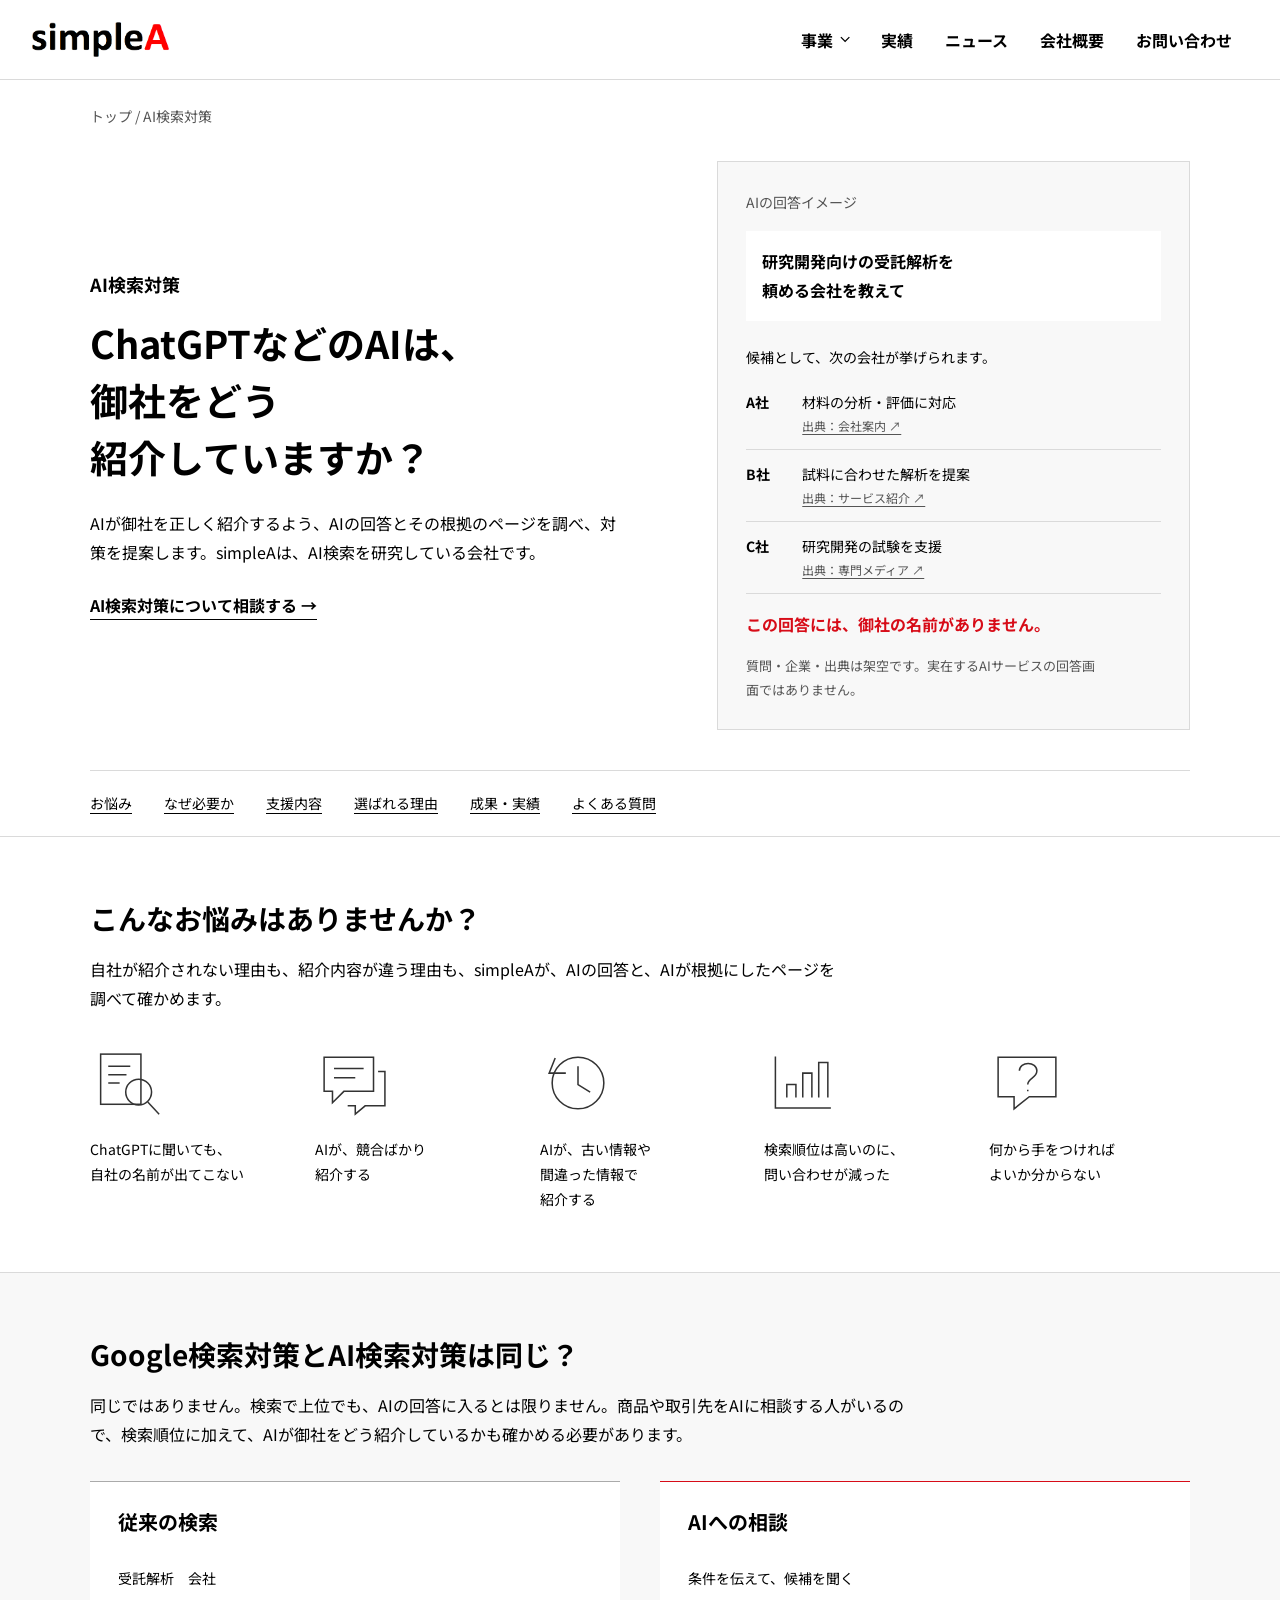
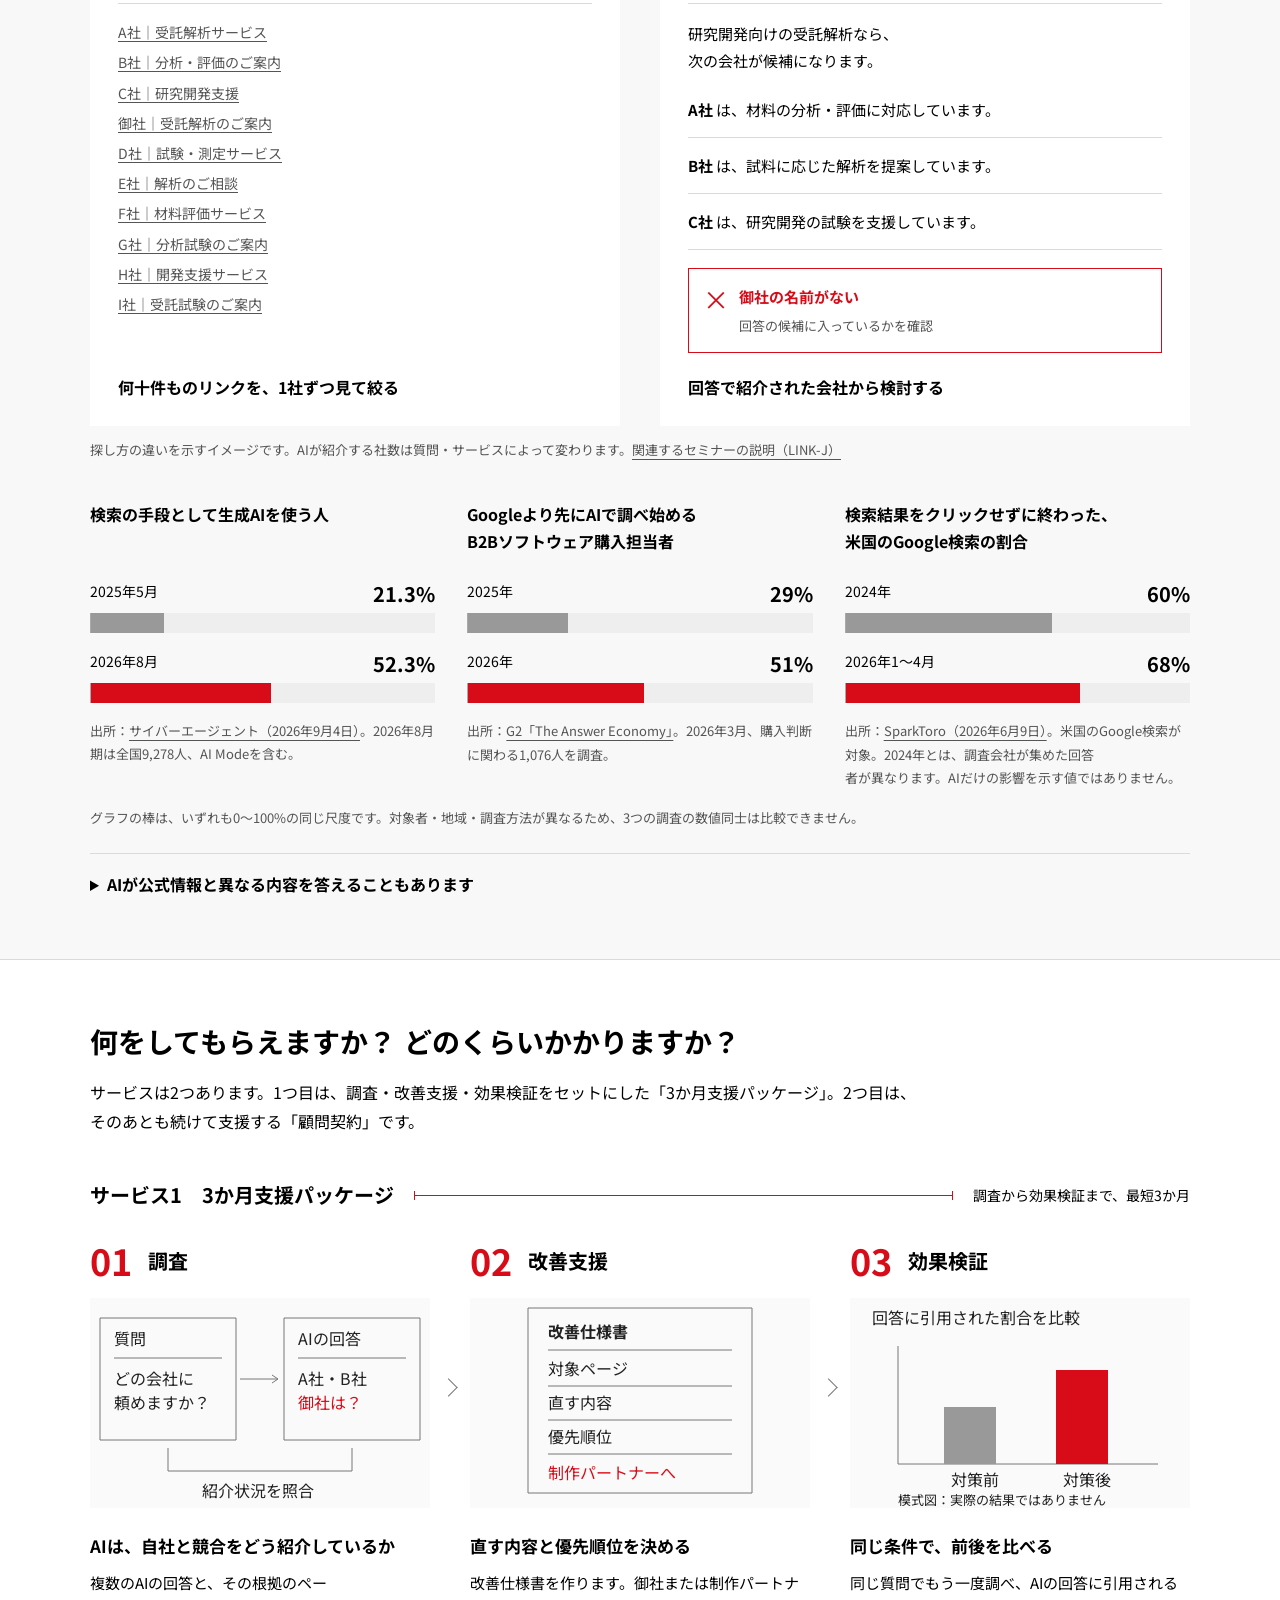
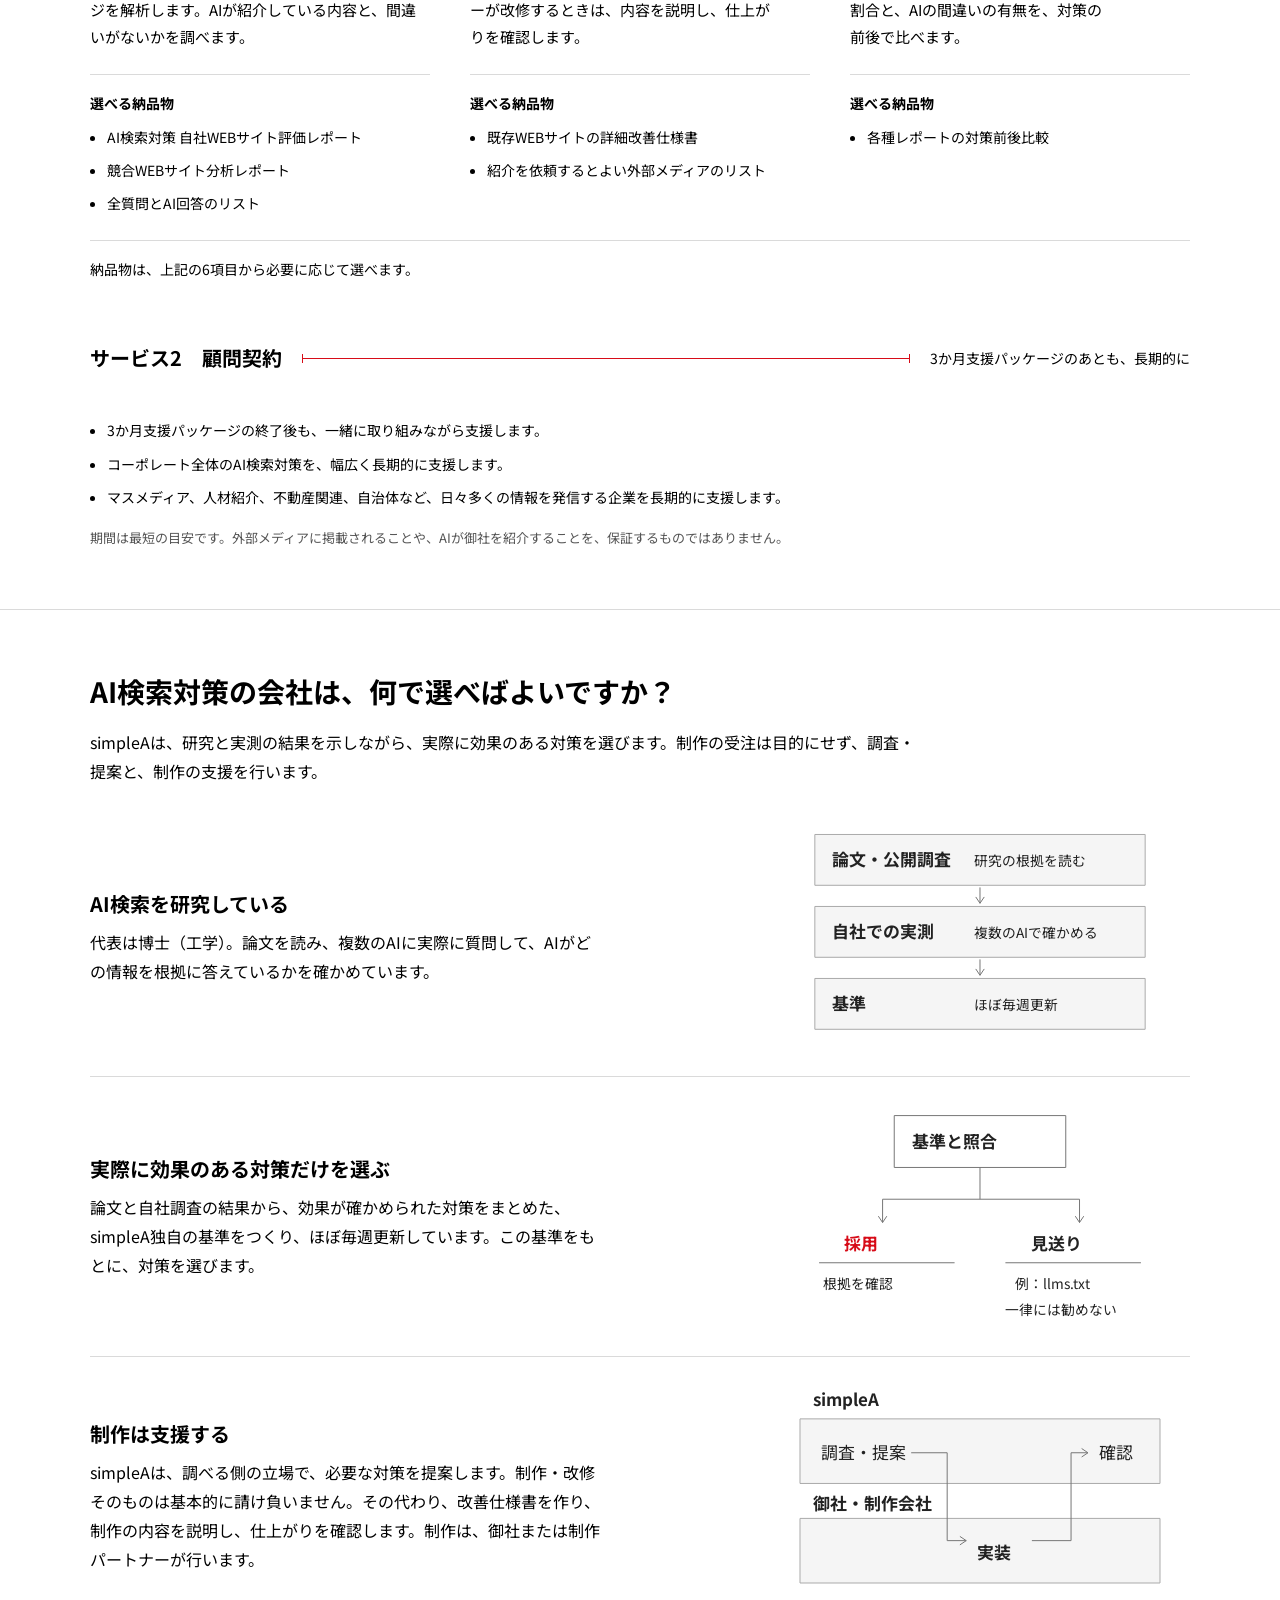
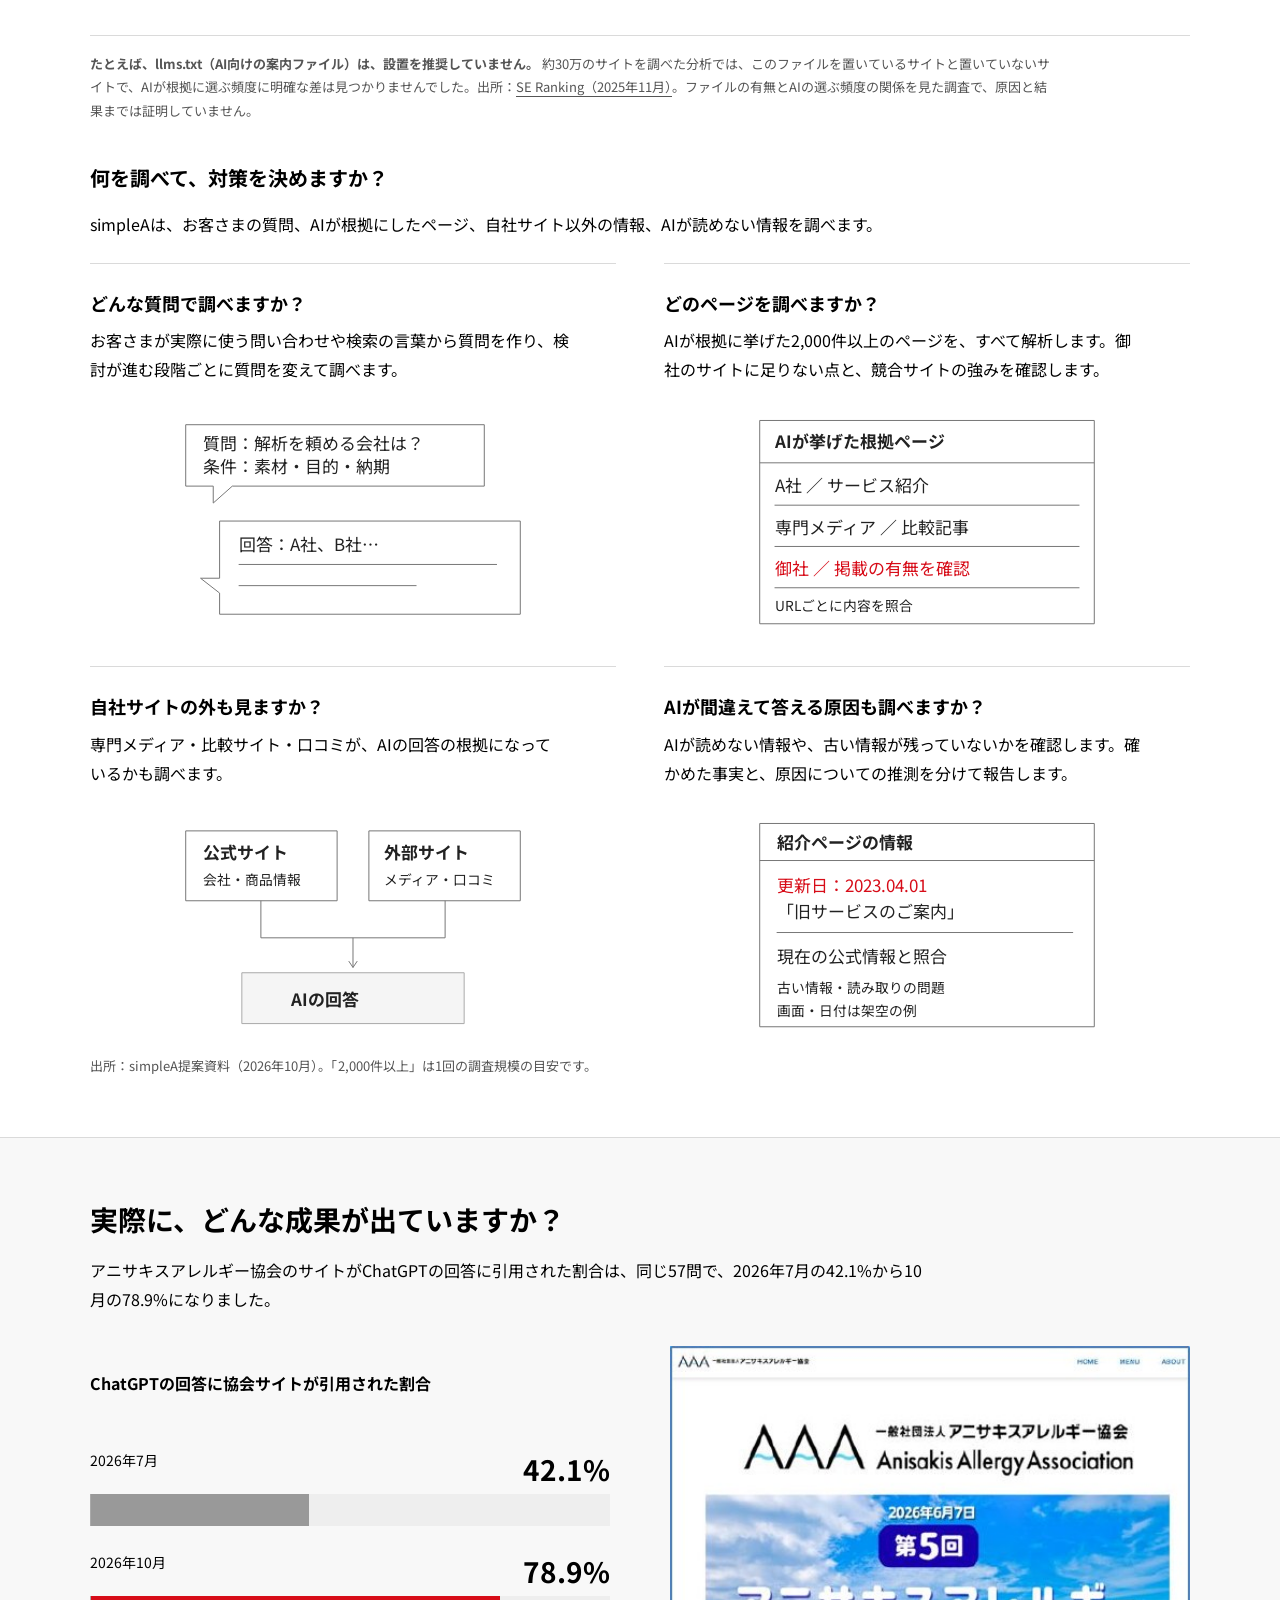
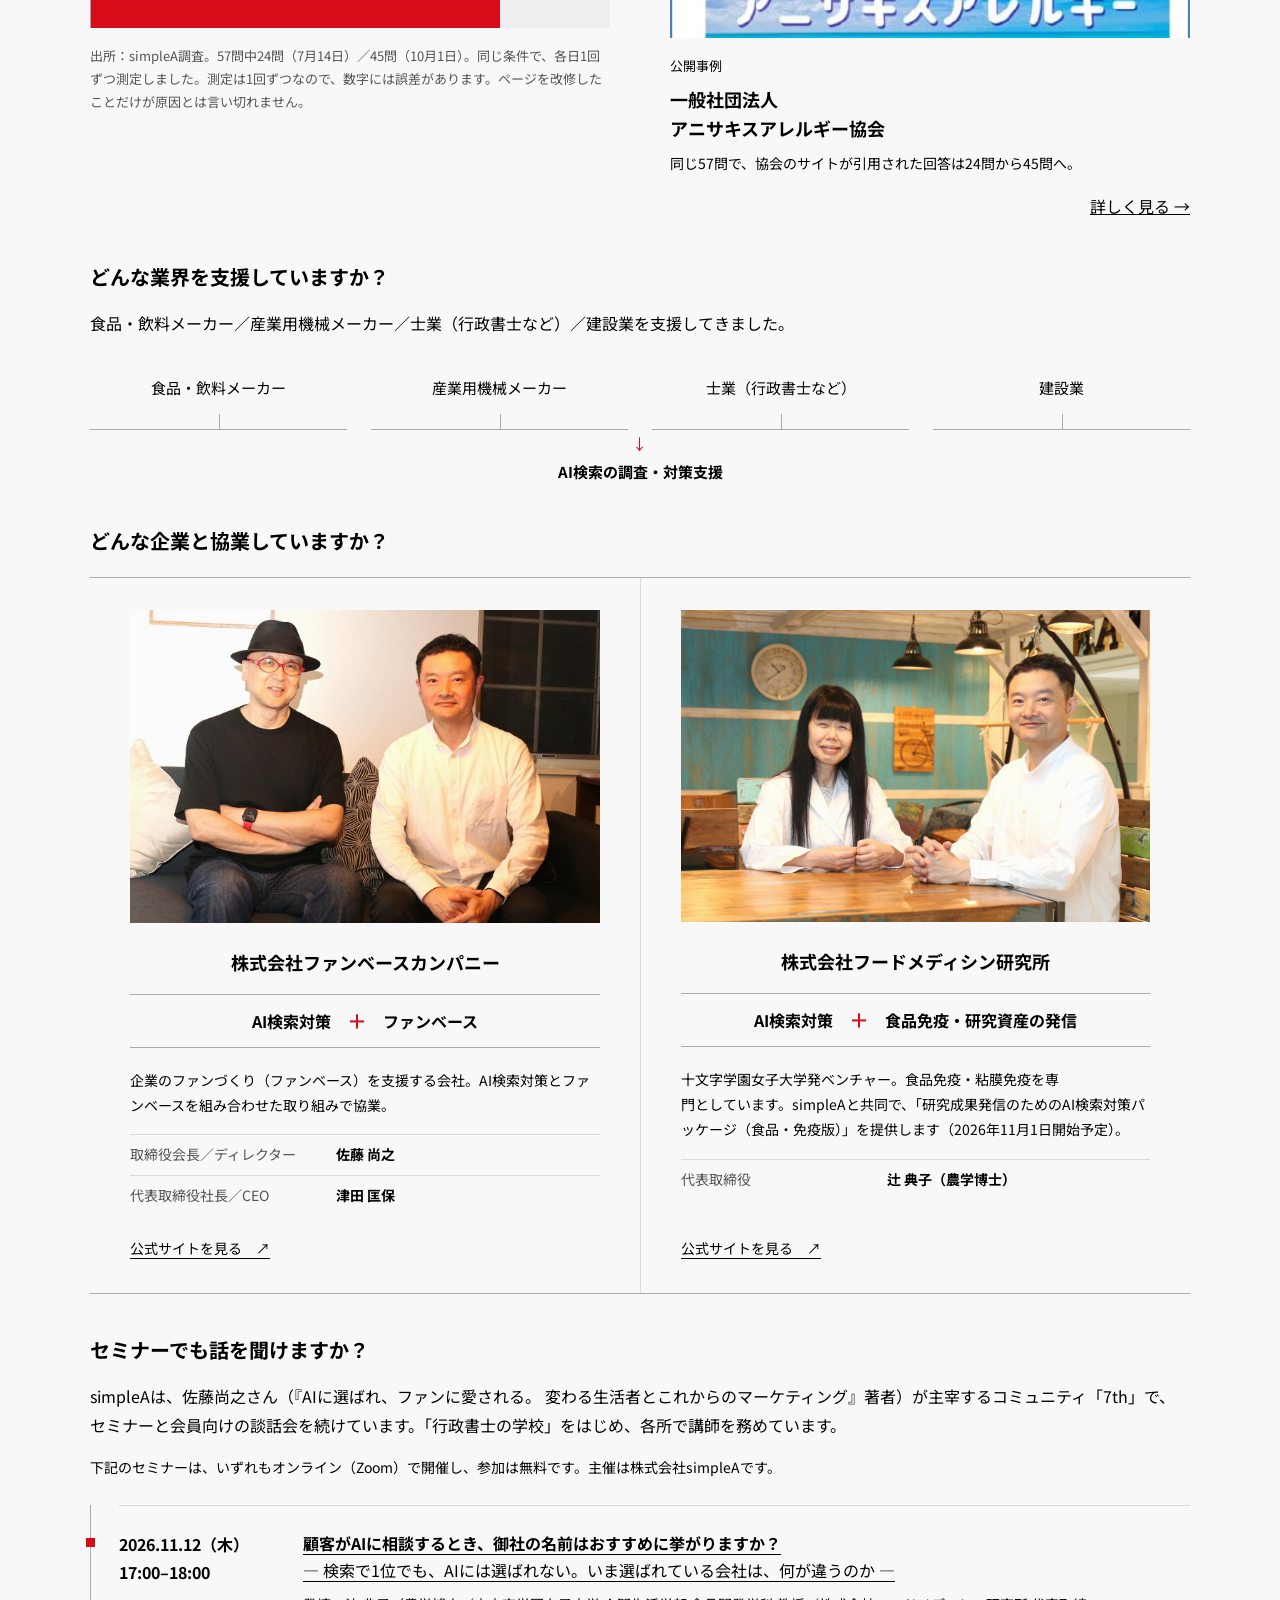
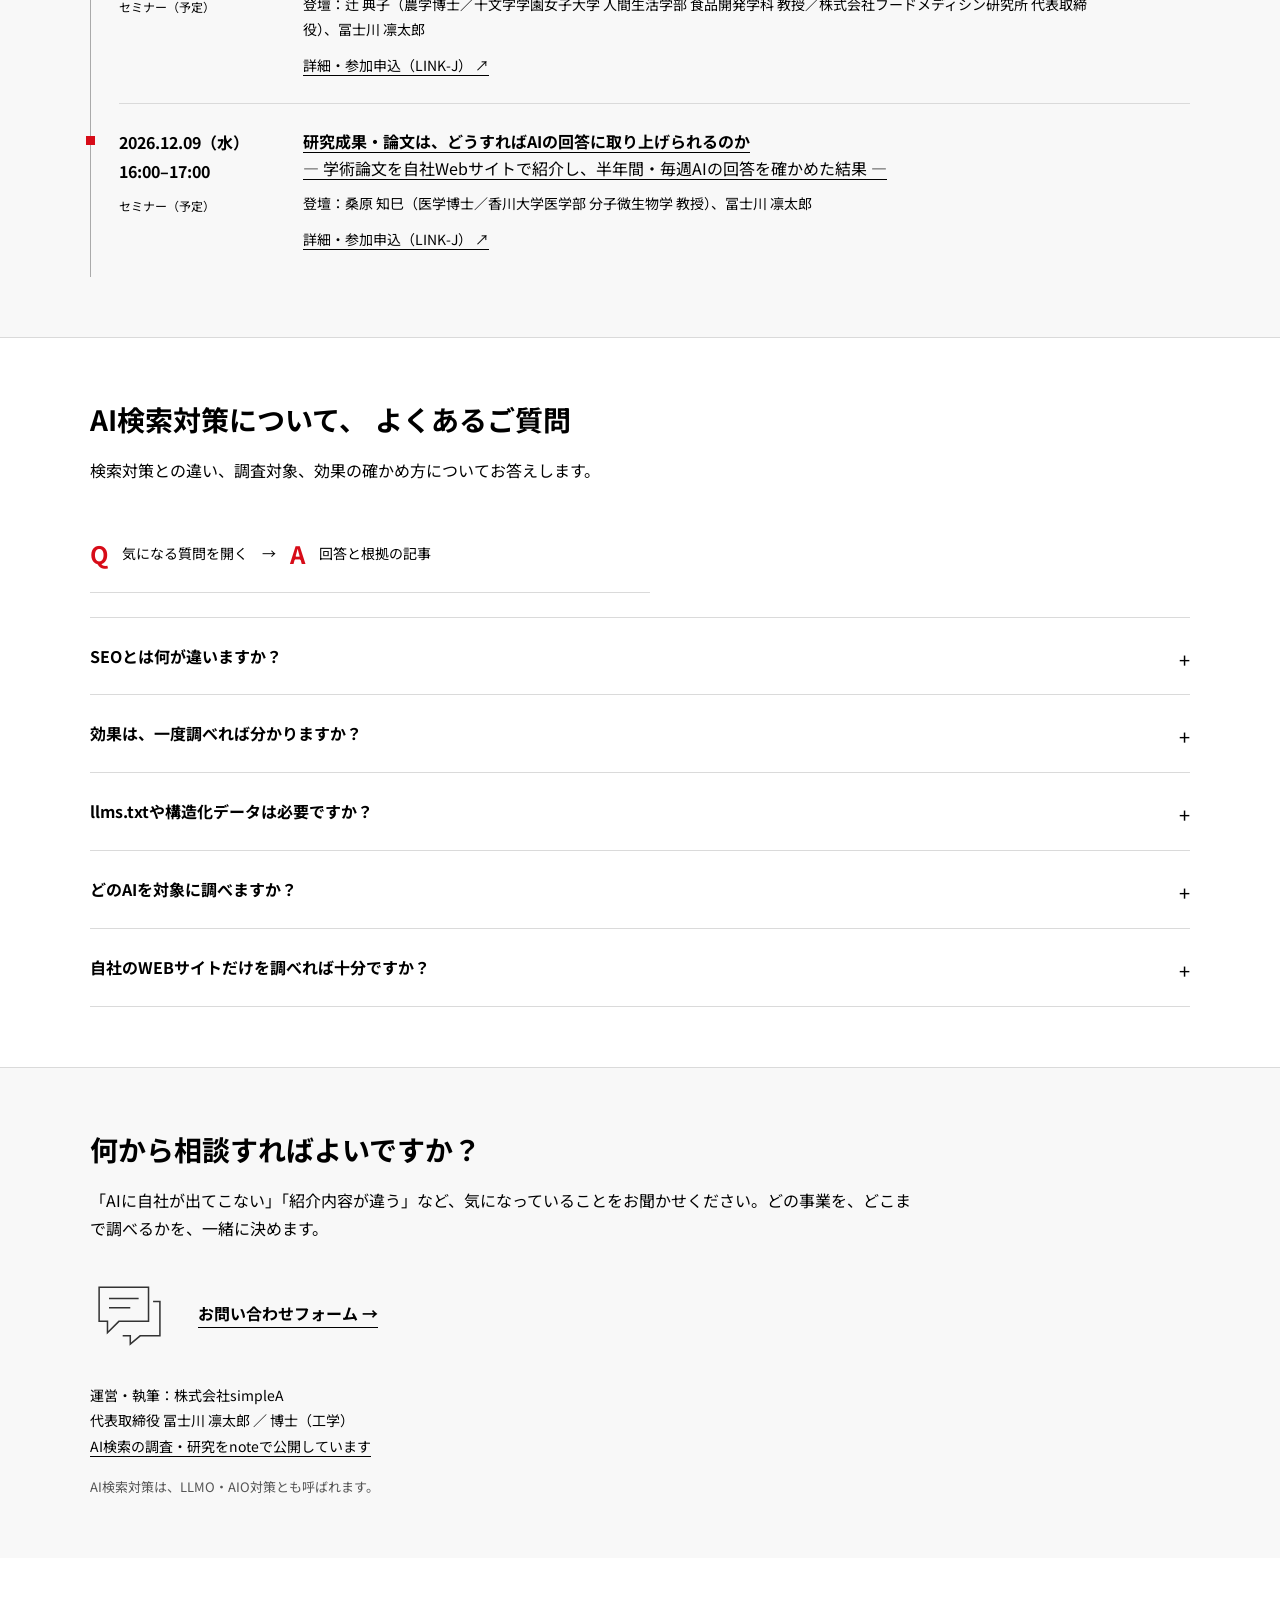
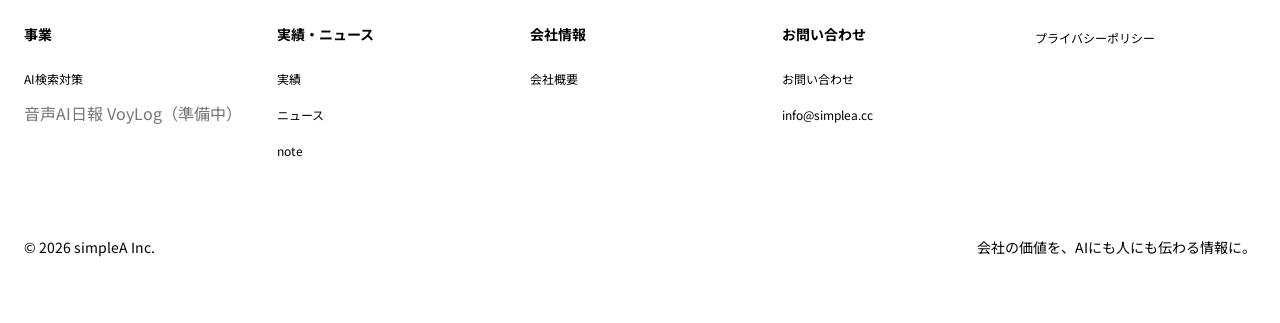
==== ai-search.html @ 9b923bc7 "文章を全ページ見直し：初見の人に伝わる日本語へ修正、事例ページの構成を変更 - アニサキス事例：見出しを結果（42.1%→78.9%）に、直後に団体の紹介を追加 - 実装支援→改善支援、貴社→御社、出" ====
<!DOCTYPE html>

<html lang="ja"><head><meta charset="utf-8"/><meta content="width=device-width,initial-scale=1" name="viewport"/><title>AI検索対策｜ChatGPTで自社が紹介されないときは｜株式会社simpleA</title><meta content="ChatGPTで自社が紹介されない、競合ばかり出る、古い情報を答えられる。simpleAがAIの回答と根拠を調べ、調査・改善支援・効果検証を最短3か月で支援します。" name="description"/><meta content="株式会社simpleA 代表 冨士川 凛太郎" name="author"/><link href="https://fonts.googleapis.com" rel="preconnect"/><link crossorigin="" href="https://fonts.gstatic.com" rel="preconnect"/><link href="https://fonts.googleapis.com/css2?family=Noto+Sans+JP:wght@400;700&amp;display=swap" rel="stylesheet"/><link href="styles3.css" rel="stylesheet"/><link href="styles-aipage.css" rel="stylesheet"/><script type="application/ld+json">{"@context": "https://schema.org", "@type": "FAQPage", "mainEntity": [{"@type": "Question", "name": "SEOとは何が違いますか？", "acceptedAnswer": {"@type": "Answer", "text": "SEOは、検索結果で見つけてもらいやすくする取り組みです。AI検索対策は、AIの回答での紹介内容と、その根拠を確認して改善する取り組みです。SEOの代わりではなく、SEOに加えて取り組みます。"}}, {"@type": "Question", "name": "効果は、一度調べれば分かりますか？", "acceptedAnswer": {"@type": "Answer", "text": "一度の結果だけでは判断できません。自社のページを変更していなくても、AIの仕組みが変わると、回答が変わることがあります。そのため、同じ質問・同じ条件で、継続して調べます。"}}, {"@type": "Question", "name": "llms.txtや構造化データは必要ですか？", "acceptedAnswer": {"@type": "Answer", "text": "一律に必要だとは考えていません。simpleAは、まず情報を「お客さまの質問・その答え・答えの根拠」の順に整理することを重視します。構造化データ（ページの内容を、検索エンジンやAIが読み取りやすい形で書き足す方法）は、そのあとに検討します。llms.txtは、設置を推奨していません。"}}, {"@type": "Question", "name": "どのAIを対象に調べますか？", "acceptedAnswer": {"@type": "Answer", "text": "ChatGPT、Gemini、Claude、Perplexity、Google AI Overview、Google AI Modeなどから、御社の調査目的に応じて決めます。AIによって紹介する企業や根拠にするページが異なるため、複数のAIを確認します。"}}, {"@type": "Question", "name": "自社のWEBサイトだけを調べれば十分ですか？", "acceptedAnswer": {"@type": "Answer", "text": "自社サイトだけでは十分ではありません。AIは、専門メディアや比較サイトも根拠にして答えることがあります。そのため、実際の回答を調べ、自社サイト以外のページが御社をどう紹介しているかも確認します。"}}]}</script></head><body><header class="header"><div class="wrap"><button aria-controls="site-nav" aria-expanded="false" aria-label="メニュー" class="menu-toggle" type="button"><span></span><span></span></button><a class="logo" href="index.html"><img alt="simpleA" src="img/logo.png"/></a>
<nav class="nav" id="site-nav"><div class="business-nav">
<div class="business-nav-heading"><a href="index.html#business" id="business-link">事業</a><button aria-controls="business-submenu" aria-expanded="false" aria-label="事業のメニューを開閉" class="business-toggle" type="button"></button></div>
<div class="business-submenu" id="business-submenu" inert=""><div class="business-submenu-inner"><ul><li><a href="ai-search.html">AI検索対策</a></li><li><span class="soon-item">音声AI日報 VoyLog（準備中）</span></li></ul></div></div>
</div><a href="index.html#results">実績</a><a href="index.html#news">ニュース</a><a href="index.html#company">会社概要</a><a class="contact" href="index.html#contact">お問い合わせ</a></nav></div></header><main><section class="ai-hero"><div class="wrap"><p class="crumb"><a href="index.html">トップ</a> / AI検索対策</p><div class="hero-grid"><div><h1><span>AI検索対策</span>ChatGPTなどのAIは、<br/>御社をどう<br class="pc"/>紹介していますか？</h1><p class="answer">AIが御社を正しく紹介するよう、AIの回答とその根拠のページを調べ、対<span class="keep-ending">策を提案します。</span>simpleAは、AI検索を研究し<span class="keep-ending">ている会社です。</span></p><a class="bar-link" href="contact.html">AI検索対策について相談する <span aria-hidden="true">→</span></a></div><figure aria-label="架空のAI回答の模式図。受託解析の会社を質問するとA社、B社、C社が紹介されるが、御社は出ていない。" class="answer-visual"><figcaption>AIの回答イメージ</figcaption><p class="question-line">研究開発向けの受託解析を<br/>頼める会社を教えて</p><p class="response-lead">候補として、次の会社<span class="keep-ending">が挙げられます。</span></p><ol class="mock-companies"><li><strong>A社</strong><span>材料の分析・評価に対応</span><small>出典：会社案内 ↗</small></li><li><strong>B社</strong><span>試料に合わせた解析を提案</span><small>出典：サービス紹介 ↗</small></li><li><strong>C社</strong><span>研究開発の試験を支援</span><small>出典：専門メディア ↗</small></li></ol><p class="missing">この回答には、御社の名<span class="keep-ending">前がありません。</span></p><p class="source">質問・企業・<span class="keep-ending">出典は架空です。</span>実在するAIサービスの回答画面<span class="keep-ending">ではありません。</span></p></figure></div><nav aria-label="このページの内容" class="page-nav"><a href="#concerns">お悩み</a><a href="#why">なぜ必要か</a><a href="#package">支援内容</a><a href="#features">選ばれる理由</a><a href="#results">成果・実績</a><a href="#faq">よくある質問</a></nav></div></section><section class="ai-section" id="concerns"><div class="wrap"><h2>こんなお悩みはありませんか？</h2><p class="answer">自社が紹介されない理由も、紹介内容が違う理由も、simpleAが、AIの回答と、AIが根拠にしたページを調<span class="keep-ending">べて確かめます。</span></p><ul class="concern-list"><li><svg aria-label="ChatGPTに聞いても、自社の名前が出てこない" class="line-icon" fill="none" role="img" stroke="currentColor" stroke-width="2" viewBox="0 0 100 100"><rect height="66" width="53" x="14" y="12"></rect><path d="M24 28h29M24 39h24M24 50h15"></path><circle cx="64" cy="62" r="17"></circle><path d="m76 75 15 16"></path></svg><p>ChatGPTに聞いても、<br/>自社の名前が出てこない</p></li><li><svg aria-label="競合ばかり紹介される" class="line-icon" fill="none" role="img" stroke="currentColor" stroke-width="2" viewBox="0 0 100 100"><path d="M12 16h65v45H38L23 76V61H12Z"></path><path d="M25 31h39M25 43h28"></path><path d="M83 35h9v45H66L53 91V80H43"></path></svg><p>AIが、競合ばかり<br/>紹介する</p></li><li><svg aria-label="古い情報・間違った情報で紹介される" class="line-icon" fill="none" role="img" stroke="currentColor" stroke-width="2" viewBox="0 0 100 100"><circle cx="50" cy="50" r="34"></circle><path d="M50 28v24l16 10M20 17l-8 20h22"></path></svg><p>AIが、古い情報や間違った情報で<br/>紹介する</p></li><li><svg aria-label="検索順位は高いのに、問い合わせが減った" class="line-icon" fill="none" role="img" stroke="currentColor" stroke-width="2" viewBox="0 0 100 100"><path d="M15 15v68h73M30 69V52h12v17M51 69V37h12v32M72 69V23h12v46"></path></svg><p>検索順位は高いのに、<br/>問い合わせが減った</p></li><li><svg aria-label="何から手をつければよいか分からない" class="line-icon" fill="none" role="img" stroke="currentColor" stroke-width="2" viewBox="0 0 100 100"><path d="M12 16h76v52H53L33 84V68H12Z"></path><path d="M40 34c0-13 23-13 23 0 0 10-12 9-12 18M51 59v2"></path></svg><p>何から手をつければ<br/>よいか分からない</p></li></ul></div></section><section class="ai-section soft" id="why"><div class="wrap"><h2>Google検索対策とAI検索対策は同じ？</h2><p class="answer">同じではありません。検索で上位でも、AIの回答に入る<span class="keep-ending">とは限りません。</span>商品や取引先をAIに相談する人がいるので、検索順位に加えて、AIが御社をどう紹介しているかも確かめる<span class="keep-ending">必要があります。</span></p><figure aria-label="従来の検索は何十件ものリンクから顧客が1社ずつ確認。AIへの相談は条件に応じた2〜3社の紹介から確認する模式図。" class="comparison"><div><h3>従来の検索</h3><p class="query">受託解析　会社</p><div class="search-links"><p>A社｜受託解析サービス</p><p>B社｜分析・評価のご案内</p><p>C社｜研究開発支援</p><p>御社｜受託解析のご案内</p><p>D社｜試験・測定サービス</p><p>E社｜解析のご相談</p><p>F社｜材料評価サービス</p><p>G社｜分析試験のご案内</p><p>H社｜開発支援サービス</p><p>I社｜受託試験のご案内</p></div><strong>何十件ものリンクを、1社ずつ見て絞る</strong></div><div><h3>AIへの相談</h3><p class="query">条件を伝えて、候補を聞く</p><div class="recommendations"><p class="response-opening">研究開発向けの受託解析なら、<br/>次の会社が<span class="keep-ending">候補になります。</span></p><p><b>A社</b> は、材料の分析・評価に<span class="keep-ending">対応しています。</span></p><p><b>B社</b> は、試料に応じた解析を<span class="keep-ending">提案しています。</span></p><p><b>C社</b> は、研究開発の試験を<span class="keep-ending">支援しています。</span></p><p class="company-absence"><span aria-hidden="true">×</span><b>御社の名前がない</b><small>回答の候補に入っているかを確認</small></p></div><strong>回答で紹介された会社から検討する</strong></div><figcaption class="source">探し方の違いを示すイメージです。AIが紹介する社数は質問・サービスによって変わります。<a href="https://www.link-j.org/member_event/article-54489.html">関連するセミナーの説明（LINK-J）</a></figcaption></figure><div class="statistics"><figure class="data-figure"><h3>検索の手段として生成AIを使う人</h3><div aria-label="検索の手段として生成AIを使う人。2025年5月 21.3%、2026年8月 52.3%。すべて0から100%の共通尺度。" class="bars" role="img"><div class="bar-row"><span>2025年5月</span><div class="bar-track"><i class="" style="width:21.3%"></i></div><strong>21.3%</strong></div><div class="bar-row"><span>2026年8月</span><div class="bar-track"><i class="current" style="width:52.3%"></i></div><strong>52.3%</strong></div></div><figcaption class="source">出所：<a href="https://www.cyberagent-adagency.com/news/1043/">サイバーエージェント（2026年9月4日）</a>。2026年8月期は全国9,278人、AI Modeを含む。</figcaption></figure><figure class="data-figure"><h3>Googleより先にAIで調べ始める<br/>B2Bソフトウェア購入担当者</h3><div aria-label="Googleより先にAIで調べ始めるB2Bソフトウェア購入担当者。2025年 29%、2026年 51%。すべて0から100%の共通尺度。" class="bars" role="img"><div class="bar-row"><span>2025年</span><div class="bar-track"><i class="" style="width:29%"></i></div><strong>29%</strong></div><div class="bar-row"><span>2026年</span><div class="bar-track"><i class="current" style="width:51%"></i></div><strong>51%</strong></div></div><figcaption class="source">出所：<a href="https://learn.g2.com/g2-2026-ai-search-insight-report">G2「The Answer Economy」</a>。2026年3月、購入判断に関わる1,076人を調査。</figcaption></figure><figure class="data-figure"><h3>検索結果をクリックせずに終わった、<br/>米国のGoogle検索の割合</h3><div aria-label="検索結果をクリックせずに終わった、米国のGoogle検索の割合。2024年 60%、2026年1〜4月 68%。すべて0から100%の共通尺度。" class="bars" role="img"><div class="bar-row"><span>2024年</span><div class="bar-track"><i class="" style="width:60%"></i></div><strong>60%</strong></div><div class="bar-row"><span>2026年1〜4月</span><div class="bar-track"><i class="current" style="width:68%"></i></div><strong>68%</strong></div></div><figcaption class="source">出所：<a href="https://sparktoro.com/blog/zero-click-search-what-still-works/">SparkToro（2026年6月9日）</a>。米国のGoogle検索が対象。2024年とは、調査会社が集めた回答<span class="keep-ending">者が異なります。</span>AIだけの影響を示す値ではありません。</figcaption></figure></div><p class="source">グラフの棒は、いずれも0〜100%<span class="keep-ending">の同じ尺度です。</span>対象者・地域・調査方法が異なるため、3つの調査の数値同士は<span class="keep-ending">比較できません。</span></p><details class="research-note"><summary>AIが公式情報と異なる内容を答えることもあります</summary><p>simpleAの調査では、AIが書いた乳酸菌の学名86件のうち5件が、公式資料と異<span class="keep-ending">なっていました。</span></p><p class="source">出所：simpleA調査（2026年<span class="keep-ending">10月21日）。</span>4つのAIに50問ずつ質問し、公式資料で確認できた学名の記述86件<span class="keep-ending">を照合しました。</span>一致は74件、不一致は5件、判定できなかっ<span class="keep-ending">たのは7件です。</span>AI全体の正確さを示すもの<span class="keep-ending">ではありません。</span></p></details></div></section><section class="ai-section" id="package"><div class="wrap"><h2><span class="heading-phrase">何をしてもらえますか？</span><span class="heading-phrase">どのくらいかかりますか？</span></h2><p class="answer">サービスは2つあります。1つ目は、調査・改善支援・効果検証をセットにした「3か月支援パッケージ」。2つ目は、そのあとも続けて支援する「顧問契約」です。</p><p class="flow-duration"><span>サービス1　3か月支援パッケージ</span><span aria-hidden="true" class="duration-rule"></span><span>調査から効果検証まで、最短3か月</span></p><ol aria-label="調査、改善支援、効果検証の順に進めます" class="service-flow"><li><h3><span>01</span>調査</h3><svg aria-label="質問と回答を並べて紹介状況を照合" class="explain-diagram" role="img" viewBox="0 0 340 210"><rect class="" height="122" width="136" x="10" y="20"></rect><rect class="" height="122" width="136" x="194" y="20"></rect><text class="" x="24" y="47">質問</text><text class="" x="208" y="47">AIの回答</text><path class="" d="M24 60h108M208 60h108"></path><text class="" x="24" y="87">どの会社に</text><text class="" x="24" y="111">頼めますか？</text><text class="" x="208" y="87">A社・B社</text><text class="red" x="208" y="111">御社は？</text><path class="" d="M150 81H188m-6 -4 6 4-6 4"></path><path class="" d="M78 150v23h184v-23"></path><text class="" x="112" y="199">紹介状況を照合</text></svg><h4>AIは、自社と競合をどう紹介しているか</h4><p>複数のAIの回答と、その根拠のペー<span class="keep-ending">ジを解析します。</span>AIが紹介している内容と、間違いがな<span class="keep-ending">いかを調べます。</span></p><div class="deliverables"><p>選べる納品物</p><ul><li>AI検索対策 自社WEBサイト評価レポート</li><li>競合WEBサイト分析レポート</li><li>全質問とAI回答のリスト</li></ul></div></li><li><h3><span>02</span>改善支援</h3><svg aria-label="対象ページ・内容・優先順位を記した改善仕様書" class="explain-diagram" role="img" viewBox="0 0 340 210"><rect class="" height="185" width="224" x="58" y="10"></rect><text class="bold" x="78" y="40">改善仕様書</text><path class="" d="M78 52h184M78 88h184M78 122h184M78 156h184"></path><text class="" x="78" y="77">対象ページ</text><text class="" x="78" y="111">直す内容</text><text class="" x="78" y="145">優先順位</text><text class="red" x="78" y="181">制作パートナーへ</text></svg><h4>直す内容と優先順位を決める</h4><p>改善仕様書を作ります。御社または制作パートナーが改修するときは、内容を説明し、仕上が<span class="keep-ending">りを確認します。</span></p><div class="deliverables"><p>選べる納品物</p><ul><li>既存WEBサイトの詳細改善仕様書</li><li>紹介を依頼するとよい外部メディアのリスト</li></ul></div></li><li><h3><span>03</span>効果検証</h3><svg aria-label="同じ条件の対策前後を比較する棒グラフ。模式図であり実績値ではない" class="explain-diagram" role="img" viewBox="0 0 340 210"><text class="" x="22" y="26">回答に引用された割合を比較</text><path class="" d="M48 48v118h260"></path><rect class="gray-fill" height="57" width="52" x="94" y="109"></rect><rect class="red-fill" height="94" width="52" x="206" y="72"></rect><text class="" x="101" y="188">対策前</text><text class="" x="213" y="188">対策後</text><text class="note" x="48" y="207">模式図：実際の結果ではありません</text></svg><h4>同じ条件で、前後を比べる</h4><p>同じ質問でもう一度調べ、AIの回答に引用される割合と、AIの間違いの有無を、対策の<span class="keep-ending">前後で比べます。</span></p><div class="deliverables"><p>選べる納品物</p><ul><li>各種レポートの対策前後比較</li></ul></div></li></ol><p class="deliverable-intro">納品物は、上記の6項目から必要に<span class="keep-ending">応じて選べます。</span></p><div class="advisory"><p class="flow-duration"><span>サービス2　顧問契約</span><span aria-hidden="true" class="duration-rule"></span><span>3か月支援パッケージのあとも、長期的に</span></p><ul><li>3か月支援パッケージの終了後も、一緒に取り組みながら支援します。</li><li>コーポレート全体のAI検索対策を、幅広く長期的に支援します。</li><li>マスメディア、人材紹介、不動産関連、自治体など、日々多くの情報を発信する企業を長期的に支援します。</li></ul></div><p class="source">期間は<span class="keep-ending">最短の目安です。</span>外部メディアに掲載されることや、AIが御社を紹介することを、保証するもの<span class="keep-ending">ではありません。</span></p></div></section><section class="ai-section" id="features"><div class="wrap"><h2>AI検索対策の会社は、何で選べばよいですか？</h2><p class="answer">simpleAは、研究と実測の結果を示しながら、実際に効果のある<span class="keep-ending">対策を選びます。</span>制作の受注は目的にせず、調査・提案と、制作の<span class="keep-ending">支援を行います。</span></p><div class="reason-list"><article><div><h3>AI検索を研究している</h3><p>代表<span class="keep-ending">は博士（工学）。</span>論文を読み、複数のAIに実際に質問して、AIがどの情報を根拠に答えているかを<span class="keep-ending">確かめています。</span></p></div><svg aria-label="論文と公開調査から自社実測、基準へと根拠を積み重ねる" class="explain-diagram" role="img" viewBox="0 0 340 210"><rect class="pale-fill" height="48" width="312" x="14" y="8"></rect><text class="bold" x="30" y="38">論文・公開調査</text><text class="note" x="164" y="38">研究の根拠を読む</text><path class="" d="M170 58V73m-4 -6 4 6 4-6"></path><rect class="pale-fill" height="48" width="312" x="14" y="76"></rect><text class="bold" x="30" y="106">自社での実測</text><text class="note" x="164" y="106">複数のAIで確かめる</text><path class="" d="M170 126V141m-4 -6 4 6 4-6"></path><rect class="pale-fill" height="48" width="312" x="14" y="144"></rect><text class="bold" x="30" y="174">基準</text><text class="note" x="164" y="174">ほぼ毎週更新</text></svg></article><article><div><h3>実際に効果のある対策だけを選ぶ</h3><p>論文と自社調査の結果から、効果が確かめられた対策をまとめた、simpleA独自の基準をつくり、ほぼ毎週<span class="keep-ending">更新しています。</span>この基準をもとに、<span class="keep-ending">対策を選びます。</span></p></div><svg aria-label="基準に照らして採用と見送りを分ける。llms.txtの一律設置は見送りの例" class="explain-diagram" role="img" viewBox="0 0 340 210"><rect class="" height="49" width="162" x="89" y="10"></rect><text class="bold" x="106" y="41">基準と照合</text><path class="" d="M170 59v30M78 111V89h186v22"></path><path class="" d="M74 105l4 6 4-6M260 105l4 6 4-6"></path><text class="red bold" x="42" y="137">採用</text><text class="bold" x="218" y="137">見送り</text><path class="" d="M18 149h128M194 149h128"></path><text class="note" x="22" y="174">根拠を確認</text><text class="note" x="203" y="174">例：llms.txt</text><text class="note" x="194" y="198">一律には勧めない</text></svg></article><article><div><h3>制作は支援する</h3><p>simpleAは、調べる側の立場で、必要な対<span class="keep-ending">策を提案します。</span>制作・改修そのものは基本的に<span class="keep-ending">請け負いません。</span>その代わり、改善仕様書を作り、制作の内容を説明し、仕上が<span class="keep-ending">りを確認します。</span>制作は、御社または制作パート<span class="keep-ending">ナーが行います。</span></p></div><svg aria-label="simpleAが調査と提案、御社または制作会社が実装、simpleAが確認" class="explain-diagram" role="img" viewBox="0 0 340 210"><rect class="pale-fill" height="61" width="340" x="0" y="32"></rect><rect class="pale-fill" height="61" width="340" x="0" y="126"></rect><text class="bold" x="12" y="20">simpleA</text><text class="bold" x="12" y="118">御社・制作会社</text><text class="" x="20" y="70">調査・提案</text><text class="" x="282" y="70">確認</text><text class="bold" x="167" y="164">実装</text><path class="" d="M105 64h34v83h18m-6-4 6 4-6 4M219 147h37V64h16m-6-4 6 4-6 4"></path></svg></article></div><p class="source research-example"><strong>たとえば、llms.txt（AI向けの案内ファイル）は、設置を推奨し<span class="keep-ending">ていません。</span></strong> 約30万のサイトを調べた分析では、このファイルを置いているサイトと置いていないサイトで、AIが根拠に選ぶ頻度に明確な差は見つ<span class="keep-ending">かりませんでした。</span>出所：<a href="https://seranking.com/blog/llms-txt/">SE Ranking（2025年11月）</a>。ファイルの有無とAIの選ぶ頻度の関係を見た調査で、原因と結果までは証明し<span class="keep-ending">ていません。</span></p><h3 class="subheading">何を調べて、対策を決めますか？</h3><p>simpleAは、お客さまの質問、AIが根拠にしたページ、自社サイト以外の情報、AIが読めない<span class="keep-ending">情報を調べます。</span></p><div class="investigation"><article><div><h4>どんな質問で調べますか？</h4><p>お客さまが実際に使う問い合わせや検索の言葉から質問を作り、検討が進む段階ごとに質問を<span class="keep-ending">変えて調べます。</span></p></div><svg aria-label="どんな質問で調べますか？" class="explain-diagram" role="img" viewBox="0 0 340 210"><path class="" d="M12 12h282v58H56L38 86V70H12Z"></path><text class="" x="28" y="36">質問：解析を頼める会社は？</text><text class="" x="28" y="58">条件：素材・目的・納期</text><path class="" d="M44 103h284v88H44v-20l-18-14h18Z"></path><text class="" x="62" y="131">回答：A社、B社…</text><path class="" d="M62 144h244M62 164h168"></path></svg></article><article><div><h4>どのページを調べますか？</h4><p>AIが根拠に挙げた2,000件以上のページを、す<span class="keep-ending">べて解析します。</span>御社のサイトに足りない点と、競合サイトの強<span class="keep-ending">みを確認します。</span></p></div><svg aria-label="どのページを調べますか？" class="explain-diagram" role="img" viewBox="0 0 340 210"><rect class="" height="192" width="316" x="12" y="8"></rect><path class="" d="M12 48h316M26 88h288M26 127h288M26 166h288"></path><text class="bold" x="26" y="34">AIが挙げた根拠ページ</text><text class="" x="26" y="76">A社  ／ サービス紹介</text><text class="" x="26" y="115">専門メディア ／ 比較記事</text><text class="red" x="26" y="154">御社 ／ 掲載の有無を確認</text><text class="note" x="26" y="188">URLごとに内容を照合</text></svg></article><article><div><h4>自社サイトの外も見ますか？</h4><p>専門メディア・比較サイト・口コミが、AIの回答の根拠になってい<span class="keep-ending">るかも調べます。</span></p></div><svg aria-label="自社サイトの外も見ますか？" class="explain-diagram" role="img" viewBox="0 0 340 210"><rect class="" height="66" width="143" x="12" y="15"></rect><rect class="" height="66" width="143" x="185" y="15"></rect><text class="bold" x="28" y="42">公式サイト</text><text class="note" x="28" y="66">会社・商品情報</text><text class="bold" x="199" y="42">外部サイト</text><text class="note" x="199" y="66">メディア・口コミ</text><path class="" d="M83 81v35h174V81M170 116v28m-4-6 4 6 4-6"></path><rect class="pale-fill" height="48" width="210" x="65" y="149"></rect><text class="bold" x="111" y="180">AIの回答</text></svg></article><article><div><h4>AIが間違えて答える原因も調べますか？</h4><p>AIが読めない情報や、古い情報が残っていない<span class="keep-ending">かを確認します。</span>確かめた事実と、原因についての推測を分<span class="keep-ending">けて報告します。</span></p></div><svg aria-label="AIが間違えて答える原因も調べますか？" class="explain-diagram" role="img" viewBox="0 0 340 210"><rect class="" height="192" width="316" x="12" y="8"></rect><path class="" d="M12 43h316M28 111h280"></path><text class="bold" x="28" y="32">紹介ページの情報</text><text class="red" x="28" y="73">更新日：2023.04.01</text><text class="" x="28" y="97">「旧サービスのご案内」</text><text class="" x="28" y="140">現在の公式情報と照合</text><text class="note" x="28" y="168">古い情報・読み取りの問題</text><text class="note" x="28" y="190">画面・日付は架空の例</text></svg></article></div><p class="source">出所：simpleA提案資料（20<span class="keep-ending">26年10月）。</span>「2,000件以上」は1回の調査<span class="keep-ending">規模の目安です。</span></p></div></section><section class="ai-section soft" id="results"><div class="wrap"><h2>実際に、どんな成果が出ていますか？</h2><p class="answer">アニサキスアレルギー協会のサイトがChatGPTの回答に引用された割合は、同じ57問で、2026年7月の42.1%から10月の78.9<span class="keep-ending">%になりました。</span></p><div class="result-grid"><figure class="data-figure"><h3>ChatGPTの回答に協会サイトが引用された割合</h3><div aria-label="ChatGPTの回答に協会サイトが引用された割合。2026年7月 42.1%、2026年10月 78.9%。すべて0から100%の共通尺度。" class="bars" role="img"><div class="bar-row"><span>2026年7月</span><div class="bar-track"><i class="" style="width:42.1%"></i></div><strong>42.1%</strong></div><div class="bar-row"><span>2026年10月</span><div class="bar-track"><i class="current" style="width:78.9%"></i></div><strong>78.9%</strong></div></div><figcaption class="source">出所：simpleA調査。57問中24問（7月14日）／45問（10月1日）。同じ条件で、各日1回ず<span class="keep-ending">つ測定しました。</span>測定は1回ずつなので、数字には<span class="keep-ending">誤差があります。</span>ページを改修したことだけが原因とは<span class="keep-ending">言い切れません。</span></figcaption></figure><a class="case-link" href="case-ai-search.html"><img alt="アニサキスアレルギー協会サイトの画面" height="360" src="img/case/aaa-site.jpg" width="640"/><span>公開事例</span><h3>一般社団法人<br/>アニサキスアレルギー協会</h3><p>同じ57問で、協会のサイトが引用された回答は24<span class="keep-ending">問から45問へ。</span></p><span class="read-more">詳しく見る →</span></a></div><h3 class="subheading">どんな業界を支援していますか？</h3><p class="industry-copy">食品・飲料メーカー／産業用機械メーカー／士業（行政書士など）／建設業を支<span class="keep-ending">援してきました。</span></p><div aria-label="支援してきた4業界：食品・飲料メーカー、産業用機械メーカー、士業、建設業" class="industry-diagram" role="img"><span>食品・飲料メーカー</span><span>産業用機械メーカー</span><span>士業（行政書士など）</span><span>建設業</span><strong>AI検索の調査・対策支援</strong></div><h3 class="subheading">どんな企業と協業していますか？</h3><ul class="partner-list">
<li><img alt="ファンベースカンパニーの代表との共同の写真" height="440" loading="lazy" src="img/partner/fanbase.jpg" width="660"/><h4>株式会社ファンベースカンパニー</h4><p aria-label="AI検索対策とファンベースを組み合わせて協業" class="pair"><strong>AI検索対策</strong><span aria-hidden="true">＋</span><strong>ファンベース</strong></p><p>企業のファンづくり（ファンベース）<span class="keep-ending">を支援する会社。</span>AI検索対策とファンベースを組み合わせた<span class="keep-ending">取り組みで協業。</span></p><dl class="partner-people"><div><dt>取締役会長／ディレクター</dt><dd>佐藤 尚之</dd></div><div><dt>代表取締役社長／CEO</dt><dd>津田 匡保</dd></div></dl><a class="text-link" href="https://www.fanbasecompany.com/" rel="noopener" target="_blank">公式サイトを見る　↗</a></li>
<li><img alt="フードメディシン研究所の代表との共同の写真" height="800" loading="lazy" src="img/partner/foodmedi.jpg" width="1200"/><h4>株式会社フードメディシン研究所</h4><p aria-label="AI検索対策と食品免疫・研究資産の発信を組み合わせて協業" class="pair"><strong>AI検索対策</strong><span aria-hidden="true">＋</span><strong>食品免疫・研究資産の発信</strong></p><p>十文字学園女子大学<span class="keep-ending">発ベンチャー。</span>食品免疫・粘膜免疫を専<span class="keep-ending">門としています。</span>simpleAと共同で、「研究成果発信のためのAI検索対策パッケージ（食品・免疫版）」を提供します（2026年11月<span class="keep-ending">1日開始予定）。</span></p><dl class="partner-people"><div><dt>代表取締役</dt><dd>辻 典子（農学博士）</dd></div></dl><a class="text-link" href="https://foodmedi.co.jp/" rel="noopener" target="_blank">公式サイトを見る　↗</a></li>
</ul><h3 class="subheading">セミナーでも話を聞けますか？</h3><p>simpleAは、佐藤尚之さん（『AIに選ばれ、ファンに愛される。 変わる生活者とこれからのマーケティング』著者）が主宰するコミュニティ「7th」で、セミナーと会員向けの談<span class="keep-ending">話会を続けています。</span>「<a href="https://gyo-gaku.com/">行政書士の学校</a>」をはじめ、各所で講師<span class="keep-ending">を務めています。</span></p><p class="seminar-common">下記のセミナーは、いずれもオンライン（Zoom）で開催し、<span class="keep-ending">参加は無料です。</span>主催は株式会社si<span class="keep-ending">mpleAです。</span></p>
<ul class="seminar-list seminar-timeline">
<li><div class="seminar-date"><time datetime="2026-11-12T17:00:00+09:00">2026.11.12（木）<br/>17:00–18:00</time><span class="cat">セミナー（予定）</span></div><div>
<h4><a href="https://www.link-j.org/member_event/article-54489.html" rel="noopener" target="_blank">顧客がAIに相談するとき、御社の名前はおすすめに挙がりますか？<span class="seminar-subtitle">― 検索で1位でも、AIには選ばれない。いま選ばれている会社は、何が違うのか ―</span></a></h4>
<p class="seminar-speakers">登壇：辻 典子（農学博士／十文字学園女子大学 人間生活学部 食品開発学科 教授／株式会社フードメディシン研究所 代表取締役）、<span class="keep-ending">冨士川 凛太郎</span></p>
<a class="text-link" href="https://www.link-j.org/member_event/article-54489.html" rel="noopener" target="_blank">詳細・参加申込（LINK-J） <span aria-hidden="true">↗</span></a>
</div></li>
<li><div class="seminar-date"><time datetime="2026-12-09T16:00:00+09:00">2026.12.09（水）<br/>16:00–17:00</time><span class="cat">セミナー（予定）</span></div><div>
<h4><a href="https://www.link-j.org/member_event/article-54695.html" rel="noopener" target="_blank">研究成果・論文は、どうすればAIの回答に取り上げられるのか<span class="seminar-subtitle">― 学術論文を自社Webサイトで紹介し、半年間・毎週AIの回答を確かめた結果 ―</span></a></h4>
<p class="seminar-speakers">登壇：桑原 知巳（医学博士／香川大学医学部 分子微生物学 教授）、<span class="keep-ending">冨士川 凛太郎</span></p>
<a class="text-link" href="https://www.link-j.org/member_event/article-54695.html" rel="noopener" target="_blank">詳細・参加申込（LINK-J） <span aria-hidden="true">↗</span></a>
</div></li>
</ul></div></section><section class="ai-section" id="faq"><div class="wrap"><h2><span class="heading-phrase">AI検索対策について、</span><span class="heading-phrase">よくあるご質問</span></h2><p class="answer">検索対策との違い、調査対象、効果の確かめ方につい<span class="keep-ending">てお答えします。</span></p><div aria-label="質問を開くと回答と根拠のnote記事を確認できます" class="faq-intro faq-reading" role="img"><span class="faq-letter">Q</span><span>気になる質問を開く</span><span aria-hidden="true">→</span><span class="faq-letter">A</span><span>回答と根拠の記事</span></div><div class="faq-list">
<details><summary>SEOとは<span class="keep-ending">何が違いますか？</span></summary><div><p>SEOは、検索結果で見つけてもらいやすくす<span class="keep-ending">る取り組みです。</span>AI検索対策は、AIの回答での紹介内容と、その根拠を確認して改善す<span class="keep-ending">る取り組みです。</span>SEOの代わりではなく、SEOに加え<span class="keep-ending">て取り組みます。</span></p><a href="https://note.com/simplea_aio/n/n742155333439">情報の整理についてのnote記事を読む</a></div></details>
<details><summary>効果は、一度調べれ<span class="keep-ending">ば分かりますか？</span></summary><div><p>一度の結果だけでは<span class="keep-ending">判断できません。</span>自社のページを変更していなくても、AIの仕組みが変わると、回答が変わる<span class="keep-ending">ことがあります。</span>そのため、同じ質問・同じ条件で、継<span class="keep-ending">続して調べます。</span></p><a href="https://note.com/simplea_aio/n/n5955388ac357">継続観測のnote記事を読む</a></div></details>
<details><summary>llms.txtや構造化デー<span class="keep-ending">タは必要ですか？</span></summary><div><p>一律に必要だとは<span class="keep-ending">考えていません。</span>simpleAは、まず情報を「お客さまの質問・その答え・答えの根拠」の順に整理するこ<span class="keep-ending">とを重視します。</span>構造化データ（ページの内容を、検索エンジンやAIが読み取りやすい形で書き足す方法）は、そのあ<span class="keep-ending">とに検討します。</span>llms.txtは、設置を推<span class="keep-ending">奨していません。</span></p><a href="https://note.com/simplea_aio/n/n742155333439">構造化について読む</a> ／ <a href="https://note.com/simplea_aio/n/nfc6f9f24affd">llms.txtについて読む</a></div></details>
<details><summary>どのAIを対<span class="keep-ending">象に調べますか？</span></summary><div><p>ChatGPT、Gemini、Claude、Perplexity、Google AI Overview、Google AI Modeなどから、御社の調査目的に<span class="keep-ending">応じて決めます。</span>AIによって紹介する企業や根拠にするページが異なるため、複数のA<span class="keep-ending">Iを確認します。</span></p><a href="https://note.com/simplea_aio/n/n2806380fbad7">AIごとの違いを調べたnote記事を読む</a></div></details>
<details><summary>自社のWEBサイトだけを調べ<span class="keep-ending">れば十分ですか？</span></summary><div><p>自社サイトだけでは十分<span class="keep-ending">ではありません。</span>AIは、専門メディアや比較サイトも根拠にして答える<span class="keep-ending">ことがあります。</span>そのため、実際の回答を調べ、自社サイト以外のページが御社をどう紹介している<span class="keep-ending">かも確認します。</span></p><a href="https://note.com/simplea_aio/n/n2806380fbad7">公式サイトと外部サイトを調べたnote記事を読む</a></div></details>
</div></div></section><section class="ai-section soft" id="contact"><div class="wrap"><h2>何から相談すればよいですか？</h2><p class="answer">「AIに自社が出てこない」「紹介内容が違う」など、気になっていることをお<span class="keep-ending">聞かせください。</span>どの事業を、どこまで調べるかを、<span class="keep-ending">一緒に決めます。</span></p><div class="consult-line"><svg aria-label="ご相談内容を伺い、調査する範囲を整理します" class="line-icon" fill="none" role="img" stroke="currentColor" stroke-width="2" viewBox="0 0 100 100"><path d="M12 16h65v45H38L23 76V61H12Z"></path><path d="M25 31h39M25 43h28"></path><path d="M83 35h9v45H66L53 91V80H43"></path></svg><a class="bar-link" href="contact.html">お問い合わせフォーム <span aria-hidden="true">→</span></a></div><p class="author">運営・執筆：株式会社simpleA<br/>代表取締役 冨士川 凛太郎 ／ 博士（工学）<br/><a href="https://note.com/simplea_aio">AI検索の調査・研究をnoteで公開しています</a></p><p class="source">AI検索対策は、LLMO・AIO対策<span class="keep-ending">とも呼ばれます。</span></p></div></section></main><footer class="footer"><div class="wrap">
<div class="f-grid">
<div><h4>事業</h4><ul><li><a href="ai-search.html">AI検索対策</a></li><li><span class="soon-item">音声AI日報 VoyLog（準備中）</span></li></ul></div>
<div><h4>実績・ニュース</h4><ul><li><a href="index.html#results">実績</a></li><li><a href="index.html#news">ニュース</a></li><li><a href="https://note.com/simplea_aio" rel="noopener" target="_blank">note</a></li></ul></div>
<div><h4>会社情報</h4><ul><li></li><li><a href="index.html#company">会社概要</a></li></ul></div>
<div><h4>お問い合わせ</h4><ul><li><a href="index.html#contact">お問い合わせ</a></li><li><a href="mailto:info@simplea.cc">info@simplea.cc</a></li></ul></div>
<div><ul><li><a href="privacy.html">プライバシーポリシー</a></li></ul></div>
</div>
<div class="f-bottom"><span class="en">© 2026 simpleA Inc.</span><span>会社の価値を、AIにも人にも伝わる情報に。</span></div>
</div></footer><script>
const toggle = document.querySelector('.menu-toggle');
const nav = document.querySelector('.nav');
const business = document.querySelector('.business-nav');
const businessToggle = document.querySelector('.business-toggle');
const businessLink = document.querySelector('#business-link');
const submenu = document.querySelector('.business-submenu');
const mobile = matchMedia('(max-width:767px)');
const reducedMotion = matchMedia('(prefers-reduced-motion:reduce)');
let closeTimer;
let slide;
function setBusiness(open, animate = true) {
  clearTimeout(closeTimer);
  const from = submenu.getBoundingClientRect().height;
  if (slide) slide.cancel();
  business.classList.toggle('is-open', open);
  businessToggle.setAttribute('aria-expanded', String(open));
  submenu.inert = !open;
  const to = open ? submenu.firstElementChild.getBoundingClientRect().height + (mobile.matches ? 0 : 2) : 0;
  submenu.style.height = `${to}px`;
  // Sansan uses jQuery slideDown/slideUp(400), whose default easing is swing.
  if (animate && !reducedMotion.matches) {
    const frames = Array.from({length: 21}, (_, i) => ({
      height: `${from + (to - from) * (0.5 - Math.cos(Math.PI * i / 20) / 2)}px`,
      offset: i / 20
    }));
    slide = submenu.animate(frames, {duration: 400, easing: 'linear'});
  }
}
function closeNav() {
  setBusiness(false, false);
  toggle.setAttribute('aria-expanded', 'false');
  nav.classList.remove('is-open');
}
toggle.addEventListener('click', () => {
  const open = toggle.getAttribute('aria-expanded') !== 'true';
  if (!open) closeNav();
  else { toggle.setAttribute('aria-expanded', 'true'); nav.classList.add('is-open'); }
});
businessToggle.addEventListener('click', () => setBusiness(businessToggle.getAttribute('aria-expanded') !== 'true'));
business.addEventListener('pointerenter', e => {
  if (!mobile.matches && e.pointerType !== 'touch') setBusiness(true);
});
business.addEventListener('pointerleave', () => {
  if (!mobile.matches && !business.contains(document.activeElement)) closeTimer = setTimeout(() => setBusiness(false), 120);
});
business.addEventListener('focusin', e => {
  clearTimeout(closeTimer);
  if (!mobile.matches && e.target === businessLink) setBusiness(true);
});
business.addEventListener('focusout', e => {
  if (!business.contains(e.relatedTarget)) setBusiness(false);
});
nav.addEventListener('click', e => { if (e.target.closest('a')) closeNav(); });
document.addEventListener('keydown', e => {
  if (e.key !== 'Escape') return;
  if (businessToggle.getAttribute('aria-expanded') === 'true') {
    businessToggle.focus();
    setBusiness(false);
  } else if (toggle.getAttribute('aria-expanded') === 'true') {
    closeNav();
    toggle.focus();
  }
});
document.addEventListener('pointerdown', e => {
  if (!business.contains(e.target)) setBusiness(false);
});
mobile.addEventListener('change', closeNav);
window.addEventListener('resize', () => {
  if (businessToggle.getAttribute('aria-expanded') === 'true') setBusiness(true, false);
});
</script></body></html>
---- styles3.css ----
/* Reference measurements and deletion ledger: 設計根拠.md */
*{box-sizing:border-box;margin:0;padding:0}
html{scroll-behavior:smooth;scroll-padding-top:80px}
body{font-family:"Noto Sans JP","Helvetica Neue","Yu Gothic",YuGothic,"ヒラギノ角ゴ Pro W3","Hiragino Kaku Gothic Pro",Verdana,Meiryo,sans-serif;font-size:16px;font-weight:400;line-height:1.75;color:#000;background:#fff;-webkit-font-smoothing:antialiased}
a{color:inherit;text-decoration:none}img{display:block;width:100%;object-fit:cover}ul{list-style:none}button{font:inherit}a:hover{text-decoration:underline}a:focus-visible,button:focus-visible{outline:2px solid #000;outline-offset:4px}
.wrap{width:960px;max-width:calc(100% - 48px);margin:auto}
.header{height:80px;position:fixed;inset:0 0 auto;z-index:50;background:#fff;border-bottom:1px solid #dadada}
.header .wrap{width:auto;max-width:none;margin:0 32px;display:flex;height:100%;align-items:center;justify-content:space-between}
.logo{display:block;height:36px}.logo img{height:100%;width:auto;object-fit:contain}
.nav{display:flex}.nav a{font-size:16px;font-weight:700;line-height:80px;padding:0 16px}.nav a:hover{background:#f8f8f8;text-decoration:none}
.menu-toggle{display:none}main{padding-top:80px}
.sec{padding:120px 0}.soft{background:#f8f8f8}
.label,.no{font-size:14px;line-height:22.4px;font-weight:700;margin-bottom:5px}
h2,.h2{font-size:37px;font-weight:600;line-height:52.17px;position:relative;padding-bottom:43px;margin-bottom:9px}
h2::after,.tile h3::after{content:"";display:block;position:absolute;left:0;bottom:0;width:120px;height:5px;background:#d70c18}
.lead{font-size:14px;line-height:24px;margin-top:32.5px}
.bar-link,.more-link,.more,.btn{display:inline-block;font-size:16px;line-height:28px;font-weight:400;border-bottom:1px solid currentColor}
.bar-link{margin-top:32.5px}.dummy{font-size:14px;line-height:24.5px;font-weight:400}
.hero{position:relative;min-height:720px;background:#fff;overflow:hidden}
.hero>img{position:absolute;inset:0;width:100%;height:100%;object-position:center}
.hero .in{position:relative;padding:120px 0}.hero .wrap{width:auto;max-width:none;margin:0 6.25%}
.hero .box{max-width:600px}.hero h1{font-size:38px;line-height:1.4;font-weight:700}.hero .sub{font-size:16px;line-height:28px;margin-top:32.5px;max-width:540px}
.why{display:grid;grid-template-columns:1fr 1.5fr;gap:60px}.why .t{font-size:16px;line-height:34px}.why .t p+p{margin-top:17.5px}
.business-heading{padding:120px 0 60px}
.biz{display:grid;grid-template-columns:1fr 1fr}
.tile{min-width:0;display:flex;flex-direction:column;background:#fff}
.tile:hover{text-decoration:none}.tile:hover .more{text-decoration:underline}
.tile .vis{width:100%;aspect-ratio:720/493.5;overflow:hidden}.tile .vis img{height:100%;width:100%}
.tile-copy{padding:32.5px 12.5% 60px;flex:1}
.tile h3{position:relative;font-size:38px;font-weight:700;line-height:38px;padding-bottom:43px;margin-bottom:9px}
.tile .d{font-size:16px;line-height:28px;margin-top:32.5px}
.tags{margin-top:17.5px;font-size:14px;line-height:22.25px;font-weight:400}
.illustration-copy{font-size:14px;line-height:22.25px;font-weight:400;margin-top:17.5px}
.tile .more{margin-top:30px}
.cases{display:grid;grid-template-columns:1fr 1fr;gap:60px;margin-top:60px}
.case{display:block;min-width:0}.case .ph{font-size:14px;line-height:24px;margin-bottom:17.5px}.case .meta{font-size:12px;line-height:24px;display:flex;gap:16px}.case h3{font-size:22px;font-weight:700;line-height:35.2px;margin:5px 0 25px}.case p{font-size:14px;line-height:24px}
.news-head{display:flex;align-items:center;justify-content:space-between;gap:24px}.news-list{margin-top:60px}
.news-list a{display:grid;grid-template-columns:110px 120px 1fr;gap:24px;border-top:1px solid #dadada;padding:24px 16px 24px 32px;font-size:16px;line-height:25.6px}.news-list li:last-child{border-bottom:1px solid #dadada}
.news-list time{font-size:14px;line-height:21px}.cat{font-size:12px;line-height:24px;font-weight:400}
.rep{margin-top:60px;display:grid;grid-template-columns:228px 1fr;gap:58px;align-items:start}.rep .photo{overflow:hidden}.rep img{height:auto}.rep h3{font-size:28px;font-weight:700;line-height:44.8px;margin-bottom:7px}.rep h3 .en{display:block;font-size:14px;line-height:24.5px;font-weight:400}.rep .role{font-size:12px;line-height:19.2px;margin-top:8px}.rep .bio{font-size:14px;line-height:26px;margin-top:18px}
.dl{margin-top:60px}.dl>div{display:grid;grid-template-columns:240px 1fr;margin:60px 0}.dl>div:last-child{margin-bottom:0}.dl dt{font-weight:700;line-height:28px}.dl dd{line-height:28px}.dl a{text-decoration:underline}
.contact-band{padding:120px 0;background:#f8f8f8}.contact-band p{font-size:16px;line-height:27.2px;margin-top:32.5px}.contact-band .btn{margin-top:32.5px}
.footer{padding:64px 0;background:#fff}.footer .wrap{width:1260px}
.f-grid{display:grid;grid-template-columns:repeat(5,1fr);gap:32px}.f-grid h4{font-size:14px;font-weight:700;line-height:24.5px;margin-bottom:16px}.f-grid a{font-size:12px;font-weight:400;line-height:18px}.f-grid li{margin-bottom:8px}.f-bottom{margin-top:64px;display:flex;justify-content:space-between;gap:24px;font-size:14px;line-height:24.5px}
@media(max-width:767px){
 html{scroll-padding-top:60px}body{font-size:14px;line-height:24.5px}.header{height:60px}.header .wrap{margin:0 24px;justify-content:center}.logo{height:28px}.menu-toggle{display:flex;position:absolute;left:22px;top:16px;width:24px;height:28px;flex-direction:column;justify-content:center;gap:7px;background:none;border:0;cursor:pointer}.menu-toggle span{display:block;width:21px;height:1px;background:#000}.nav{display:none;position:absolute;top:60px;left:0;width:100%;background:#fff;padding:24px;max-height:calc(100dvh - 60px);overflow:auto}.nav.is-open{display:block}.nav a{display:block;line-height:48px;padding:0;font-size:14px}main{padding-top:60px}
 .sec{padding:60px 0}.wrap{width:auto;max-width:none;margin:0 24px}.label,.no{font-size:14px}h2,.h2{font-size:24px;line-height:42px;padding-bottom:28px;margin-bottom:0}h2::after,.tile h3::after{width:60px;height:4px}
 .hero{min-height:0;display:flex;flex-direction:column}.hero>img{position:static;order:2;height:auto;aspect-ratio:1.45;object-position:right center}.hero .in{padding:60px 0}.hero .wrap{margin:0 24px}.hero h1{font-size:24px;line-height:42px}.hero .sub{font-size:14px;line-height:24.5px;margin-top:24px}.hero .bar-link{margin-top:24px}
 .why,.biz,.cases,.rep{grid-template-columns:1fr;gap:60px}.why .t{font-size:14px;line-height:24.5px}.business-heading{padding:60px 0}.lead{margin-top:28px}.biz{gap:0}.tile .vis{aspect-ratio:1.45}.tile-copy{padding:28px 24px 60px}.tile h3{font-size:24px;line-height:42px;padding-bottom:28px;margin:0}.tile .d{font-size:14px;line-height:24.5px;margin-top:28px}
 .cases{margin-top:60px}.news-head{align-items:flex-start}.more-link{font-size:14px;white-space:nowrap}.news-list a{grid-template-columns:110px 1fr;gap:8px 16px;padding:24px 0}.news-list a>span:last-child{grid-column:1/-1}.rep{gap:28px}.rep .photo{width:60%;max-width:228px}.rep h3{font-size:28px}.dl>div{grid-template-columns:1fr;margin:40px 0}.dl dt{margin-bottom:16px}.contact-band{padding:60px 0}.contact-band p{font-size:14px;line-height:24.5px}.btn{font-size:14px}.footer .wrap{width:auto}.f-grid{grid-template-columns:1fr 1fr;gap:32px 24px}.f-grid>div:last-child{grid-column:1/-1}.f-bottom{flex-direction:column;gap:8px;font-size:12px}
}
@media(prefers-reduced-motion:reduce){html{scroll-behavior:auto}}

/* Business dropdown: measured Sansan header; see 設計根拠.md. */
.business-nav-heading{position:relative;display:flex;align-items:center}
.nav .business-nav-heading>a{display:block;padding-right:32px;background:transparent;position:relative}
.business-nav-heading>a::after{content:"";position:absolute;bottom:0;left:0;width:100%;height:4px;background:#d70c18;opacity:0;transform:scaleX(0);transition:opacity .3s cubic-bezier(.17,.67,.68,1.04),transform .3s cubic-bezier(.17,.67,.68,1.04)}
.business-nav.is-open .business-nav-heading>a::after{opacity:1;transform:scaleX(1)}
.business-nav.is-open .business-nav-heading>a,.nav .business-nav-heading>a:hover{color:rgba(0,0,0,.5)}
.business-toggle{position:absolute;right:0;top:0;width:32px;height:80px;border:0;background:transparent;cursor:pointer;color:#000}
.business-toggle::after{content:"";display:block;position:absolute;right:12px;top:50%;width:16px;height:16px;background:center/contain no-repeat url("data:image/svg+xml,%3Csvg fill='none' viewBox='0 0 17 16' xmlns='http://www.w3.org/2000/svg'%3E%3Cpath d='m13.625 5.96492-5 5.03508-5-5.03508.95841-.96492 4.04159 4.06789 4.0416-4.06789z' fill='%23000'/%3E%3C/svg%3E");transform:translateY(-50%);transition:transform .5s}
.business-nav.is-open .business-toggle::after{transform:translateY(-50%) rotate(180deg)}
.business-submenu{position:absolute;top:80px;left:0;width:100%;height:0;overflow:hidden;background:#fff;box-shadow:none;visibility:hidden}
.business-nav.is-open .business-submenu{visibility:visible}
.business-submenu:not([inert]){border-bottom:2px solid rgba(0,0,0,.1)}
.business-submenu[inert]{transition:visibility 0s .4s}
.business-submenu-inner{max-width:1040px;margin:0 auto;padding:40px 20px 0}
.business-submenu ul{display:flex;flex-wrap:wrap}
.business-submenu li{width:33.333333%;line-height:28px;margin-bottom:40px;transition:opacity .3s cubic-bezier(.17,.67,.68,1.04)}
.business-submenu li:hover{opacity:.5}
.nav .business-submenu a{display:inline-block;padding:0;font-size:16px;font-weight:700;line-height:16px;white-space:nowrap;background:transparent;text-decoration:none;transition:opacity .04s linear}
@media(max-width:767px){
 .business-nav{position:relative;border-bottom:1px solid rgba(0,0,0,.1)}
 .business-nav-heading{height:60px}
 .nav .business-nav-heading>a{font-size:16px;line-height:18.4px;padding:0 44px 0 8px;color:#000}
 .business-nav.is-open .business-nav-heading>a{color:#000}
 .business-nav-heading>a::after{display:none}
 .business-toggle{width:44px;height:60px}
 .business-toggle::after{right:10px;width:12px;height:7px;background-image:url("data:image/svg+xml,%3Csvg viewBox='0 0 26 15' xmlns='http://www.w3.org/2000/svg'%3E%3Cpath d='M13 15L.5 2.15812 2.60067 0 13 10.6838 23.3993 0 25.5 2.15812 13 15Z' fill='%23000'/%3E%3C/svg%3E")}
 .business-submenu{position:static;width:100%;border:0!important}
 .business-submenu-inner{margin:0 0 0 44px;padding:0}
 .business-submenu ul{display:flow-root}
 .business-submenu li{width:auto;line-height:16.1px;margin:0 0 20px}
 .nav .business-submenu a{font-size:14px;font-weight:700;line-height:16.1px;padding-left:8px;color:rgba(0,0,0,.5)}
}
@media(prefers-reduced-motion:reduce){.business-nav *,.business-nav *::after{transition:none!important}}

/* C3: 人物は画像の上部に置き、下部の床・地面の部分にだけ白い半透明の幕を敷いて文字を載せる */
.tile{position:relative;min-height:860px;justify-content:flex-end;overflow:hidden}
.tile .vis{position:absolute;inset:0;aspect-ratio:auto}
.tile .vis img{object-position:center top}
.tile-copy{position:relative;flex:none;background:rgba(255,255,255,.82);padding:32.5px 12.5% 40px}
.tile .d,.tags{font-weight:500;color:#1e293b}
.tile .dummy{font-weight:500}
@media (max-width:768px){.tile{min-height:760px}.tile-copy{padding:24px 24px 36px}}

.soon-item{color:#767676;cursor:default}.tile.soon{pointer-events:none;cursor:default}.tile.soon .more{border-bottom:0;color:#555}
---- styles-aipage.css ----
/* V3: reference structures and measured/adapted dimensions in 設計根拠.md */
body{font-family:"Noto Sans JP",sans-serif;font-weight:400}h1,h2,h3,h4,strong,b,summary{font-weight:700}main{font-size:16px;line-height:1.8}main h2{font-size:28px;line-height:1.5;padding:0;margin:0 0 16px}main h2::after{display:none}main h3{font-size:20px;line-height:1.6}main h4{font-size:16px;line-height:1.7}main p{margin:0}main a:not(.case-link){text-underline-offset:4px}main .source a,main .author a,main .partner-list a,main .seminar-list a,main .faq-list a{text-decoration:underline}main .wrap{width:1100px}.ai-section{padding:60px 0;border-top:1px solid #dadada}.ai-section .answer{max-width:860px;margin:0 0 32px}.ai-hero{padding:24px 0 0}.crumb{font-size:14px;color:#555;margin-bottom:32px!important}.hero-grid{display:grid;grid-template-columns:1.2fr 1fr;gap:60px;align-items:center;padding-bottom:40px}.ai-hero h1{font-size:38px;line-height:1.5;letter-spacing:0}.ai-hero h1>span{display:block;font-size:18px;margin-bottom:16px}.hero-grid .answer{margin-top:24px;max-width:540px}.bar-link{font-size:16px;font-weight:700;margin-top:24px}.answer-visual{background:#f8f8f8;padding:28px;border:1px solid #dadada}.answer-visual figcaption{font-size:14px;color:#555;margin-bottom:16px}.question-line{background:#fff;padding:16px;font-weight:700}.response-lead{margin-top:24px!important;font-size:14px}.mock-companies{list-style:none;margin-top:8px}.mock-companies li{display:grid;grid-template-columns:40px 1fr;gap:0 16px;border-bottom:1px solid #dadada;padding:12px 0;font-size:14px}.mock-companies small{grid-column:2;font-size:12px;color:#555;text-decoration:underline;text-underline-offset:3px}.missing{font-weight:700;color:#b80915;margin-top:16px!important;font-size:16px}.source{font-size:13px;line-height:1.8;color:#555;margin-top:16px!important}.page-nav{display:flex;gap:16px 32px;border-top:1px solid #dadada;padding:20px 0;font-size:14px;flex-wrap:wrap}.page-nav a{text-decoration:underline}.concern-list{display:grid;grid-template-columns:repeat(5,1fr);gap:24px}.concern-list li{display:flex;flex-direction:column;align-items:flex-start;gap:16px;font-size:14px}.line-icon{width:76px;height:76px;flex-shrink:0;color:#333;display:block}.comparison{display:grid;grid-template-columns:1fr 1fr;gap:0 32px}.comparison>div{background:#fff;padding:24px}.comparison h3{margin-bottom:16px}.query{padding:12px 0;border-bottom:1px solid #dadada;font-size:14px}.search-links{padding:12px 0;font-size:14px;color:#23578b}.search-links p{line-height:1.8;text-decoration:underline;text-underline-offset:3px}.comparison strong{font-size:16px}.recommendations{padding:24px 0;min-height:187px}.recommendations p{padding:12px 0;border-bottom:1px solid #dadada}.comparison figcaption{grid-column:1/-1}.statistics{display:grid;grid-template-columns:repeat(3,1fr);gap:32px;margin-top:40px}.data-figure{min-width:0}.data-figure h3{font-size:16px;line-height:1.7;margin-bottom:24px;min-height:54px}.bars{display:grid;gap:16px}.bar-row{display:grid;grid-template-columns:1fr auto;gap:4px 12px;font-size:14px}.bar-row>span{grid-column:1}.bar-row>strong{grid-column:2;grid-row:1;font-size:20px;line-height:1.5}.bar-track{grid-column:1/-1;height:20px;border-left:1px solid #aaa;background:#eee}.bar-track i{display:block;height:100%;background:#999}.bar-track i.current{background:#d70c18}.research-note{margin-top:24px;border-top:1px solid #dadada;padding-top:16px}.research-note summary{cursor:pointer;font-size:16px}.research-note>p{margin-top:12px}.flow-duration{display:flex;justify-content:space-between;gap:16px;padding-bottom:16px;border-bottom:1px solid #dadada}.deliverable-intro{margin:16px 0!important;font-size:14px}.service-flow{list-style:none;display:grid;grid-template-columns:repeat(3,1fr);gap:0;margin-top:24px}.service-flow>li{padding:0 24px;border-left:1px solid #dadada;position:relative}.service-flow>li:first-child{padding-left:0;border-left:0}.service-flow>li:last-child{padding-right:0}.service-flow h3{display:flex;align-items:center;gap:16px;margin-bottom:24px}.service-flow h3 span{font-size:13px;color:#555}.service-flow>li+li::before{content:'›';position:absolute;left:-7px;top:0;background:white;font-size:24px;line-height:32px}.service-flow .line-icon{margin-bottom:16px}.service-flow h4{margin-bottom:8px}.service-flow>li>p{font-size:14px}.deliverables{margin-top:24px;border-top:1px solid #dadada;padding-top:16px;font-size:14px}.deliverables>p{font-weight:700;margin-bottom:8px}.deliverables ul{list-style:disc;padding-left:1.2em}.deliverables li+li{margin-top:8px}.reason-list article{display:grid;grid-template-columns:1fr 1fr;gap:60px;padding:24px 0;border-bottom:1px solid #dadada;align-items:center}.reason-list article:first-child{padding-top:0}.reason-list h3{margin-bottom:8px}.reason-list p{font-size:14px}.mini-flow{display:flex;align-items:center;gap:24px}.mini-flow>span{position:relative;flex:1;text-align:center;font-size:14px;border-bottom:1px solid #aaa;padding:12px 0}.mini-flow>span+span::before{content:'›';position:absolute;left:-17px;top:50%;transform:translateY(-50%);font-size:20px;font-weight:400}.research-example{max-width:960px}.subheading{margin:40px 0 16px!important;font-size:20px}.investigation{display:grid;grid-template-columns:1fr 1fr;gap:32px;margin-top:24px}.investigation article{display:flex;gap:24px}.investigation h4{margin-bottom:8px}.investigation p{font-size:14px}.investigation .mini-flow{margin-top:8px}.investigation .mini-flow span{font-size:13px}.result-grid{display:grid;grid-template-columns:1fr 1fr;gap:60px;align-items:start}.result-grid .data-figure{padding-top:24px}.result-grid .bar-row strong{font-size:28px}.result-grid .bar-track{height:32px}.result-grid .bars{gap:24px}.case-link{display:block}.case-link img{width:100%;height:auto;aspect-ratio:16/9;object-fit:cover;object-position:top}.case-link>span{display:block;font-size:13px;margin-top:16px}.case-link h3{font-size:18px;line-height:1.6;margin:8px 0}.case-link p{font-size:14px}.case-link .read-more{font-size:16px;text-decoration:underline;text-align:right}.partner-list{display:grid;grid-template-columns:repeat(3,1fr);gap:32px}.partner-list h4{font-size:16px;margin-bottom:8px}.partner-list p{font-size:14px}.seminar-common{font-size:14px;margin:16px 0!important}.seminar-list>li{display:grid;grid-template-columns:160px 1fr;gap:24px;border-top:1px solid #dadada;padding:24px 0}.seminar-date{font-size:14px}.seminar-date .cat{display:block;margin-top:8px}.seminar-subtitle{display:block;font-weight:400}.seminar-speakers{font-size:14px;margin:8px 0!important}.text-link{font-size:14px}.faq-intro{max-width:560px;margin-bottom:24px}.faq-list details{border-top:1px solid #dadada}.faq-list details:last-child{border-bottom:1px solid #dadada}.faq-list summary{padding:24px 32px 24px 0;cursor:pointer;position:relative;list-style:none;font-size:16px}.faq-list summary::-webkit-details-marker{display:none}.faq-list summary::after{content:'+';position:absolute;right:0;top:24px;font-size:20px;font-weight:400}.faq-list details[open] summary::after{content:'−'}.faq-list details>div{padding:0 32px 24px 0;font-size:16px}.faq-list details a{display:inline-block;margin-top:8px;font-size:14px}.consult-line{display:flex;align-items:center;gap:32px}.consult-line .bar-link{margin:0}.author{font-size:14px;margin-top:32px!important}.soft{background:#f8f8f8}summary:focus-visible{outline:2px solid #000;outline-offset:4px}
@media(max-width:767px){main{font-size:16px;line-height:1.8}main .wrap{max-width:calc(100% - 48px)}.ai-section{padding:40px 0}main h2{font-size:24px;line-height:1.6}.ai-section .answer{margin-bottom:24px}.ai-hero{padding-top:20px}.crumb{margin-bottom:24px!important;font-size:13px}.hero-grid{grid-template-columns:1fr;gap:32px;padding-bottom:24px}.ai-hero h1{font-size:28px;line-height:1.55}.ai-hero h1>span{font-size:16px;margin-bottom:12px}.pc{display:none}.hero-grid .answer{margin-top:16px}.answer-visual{padding:20px}.question-line{padding:12px;font-size:16px}.mock-companies li{gap:0 8px}.missing{font-size:15px}.source{font-size:13px}.page-nav{gap:12px 24px}.concern-list{grid-template-columns:1fr;gap:16px}.concern-list li{flex-direction:row;align-items:center;gap:24px;font-size:16px}.concern-list br{display:none}.line-icon{width:60px;height:60px}.comparison{grid-template-columns:1fr;gap:24px}.comparison>div{padding:20px}.comparison strong{font-size:16px}.recommendations{min-height:0;padding:16px 0}.statistics{grid-template-columns:1fr;gap:32px;margin-top:32px}.data-figure h3{min-height:0;margin-bottom:16px}.bar-row>strong{font-size:22px}.flow-duration{display:block}.flow-duration strong{display:block;margin-top:8px}.service-flow{grid-template-columns:1fr;gap:32px}.service-flow>li,.service-flow>li:first-child,.service-flow>li:last-child{padding:24px 0 0;border-left:0;border-top:1px solid #dadada;display:grid;grid-template-columns:60px 1fr;gap:0 24px}.service-flow h3{grid-column:1/-1;margin-bottom:20px}.service-flow .line-icon{grid-column:1;grid-row:2/4;margin:0}.service-flow h4,.service-flow>li>p{grid-column:2}.service-flow>li>p{font-size:15px}.service-flow>li+li::before{content:'⌄';left:50%;top:-20px;line-height:28px}.deliverables{grid-column:1/-1;margin-top:20px;padding-top:16px;font-size:14px}.reason-list article{grid-template-columns:1fr;gap:16px;padding:24px 0}.reason-list h3{font-size:20px}.reason-list p{font-size:16px}.mini-flow{gap:20px}.mini-flow>span{font-size:14px}.mini-flow>span+span::before{left:-14px}.subheading{margin-top:32px!important}.investigation{grid-template-columns:1fr;gap:32px}.investigation article{gap:20px}.investigation p{font-size:15px}.investigation .mini-flow{margin-left:-80px;margin-top:16px}.result-grid{grid-template-columns:1fr;gap:32px}.result-grid .data-figure{padding-top:0}.result-grid .bar-row strong{font-size:28px}.partner-list{grid-template-columns:1fr;gap:24px}.partner-list p{font-size:15px}.seminar-list>li{grid-template-columns:1fr;gap:12px}.seminar-date br{display:none}.seminar-date .cat{display:inline;margin-left:12px}.seminar-list h4{font-size:16px}.faq-intro .mini-flow{gap:16px}.faq-intro .mini-flow span{font-size:14px}.consult-line{gap:24px}.consult-line .line-icon{width:48px;height:48px}.consult-line .bar-link{font-size:16px}.author{font-size:14px}}

/* V4: explanatory drawings; reference mapping in 設計根拠.md */
main p,main li{ text-wrap:pretty }main h2,main h3,main h4{ text-wrap:balance }
.ai-section .answer{max-width:52em}.missing{color:#d70c18}
.explain-diagram{display:block;width:100%;height:auto;max-width:400px;margin:0 auto;color:#333;overflow:visible}
.explain-diagram path,.explain-diagram rect{fill:none;stroke:#777;stroke-width:1;vector-effect:non-scaling-stroke}
.explain-diagram text{fill:#222;font-family:"Noto Sans JP",sans-serif;font-size:16px;font-weight:400;stroke:none}
.explain-diagram .note{font-size:13px}.explain-diagram .bold{font-weight:700}.explain-diagram .red{fill:#d70c18}.explain-diagram .pale-fill{fill:#f5f5f5;stroke:#aaa}.explain-diagram .gray-fill{fill:#999;stroke:none}.explain-diagram .red-fill{fill:#d70c18;stroke:none}
.comparison{gap:0 40px}.comparison>div{padding:24px 28px;border-top:1px solid #aaa;display:flex;flex-direction:column}.comparison>div:last-of-type{border-color:#d70c18}.search-links{color:#555;padding:16px 0;display:grid;gap:5px}.search-links p{font-size:14px}.comparison>div>strong{margin-top:auto;padding-top:20px}.recommendations{padding:16px 0 0;min-height:0}.recommendations p{font-size:15px;padding:14px 0}.recommendations .response-opening{border:0;padding:0 0 8px}.recommendations .company-absence{display:grid;grid-template-columns:28px 1fr;gap:0 8px;border:1px solid #d70c18;padding:14px;margin-top:18px;color:#d70c18}.company-absence>span{font-size:26px;line-height:1.2}.company-absence small{grid-column:2;color:#555;font-size:13px}.comparison figcaption{margin-top:12px!important}
.flow-duration{display:flex;align-items:center;gap:20px;border:0;padding:10px 0 26px;font-size:14px}.flow-duration>span:first-child{font-size:20px;font-weight:700;white-space:nowrap}.duration-rule{flex:1;height:1px;background:#d70c18;position:relative}.duration-rule::before,.duration-rule::after{content:'';position:absolute;height:9px;width:1px;background:#d70c18;top:-4px}.duration-rule::after{right:0}
.service-flow{gap:40px;margin-top:0}.service-flow>li,.service-flow>li:first-child,.service-flow>li:last-child{padding:0;border:0;display:flex;flex-direction:column;min-width:0}.service-flow h3{gap:16px;margin:0 0 16px}.service-flow h3 span{font-size:36px;color:#d70c18;line-height:1.2}.service-flow .explain-diagram{margin:0 0 24px;background:#fafafa}.service-flow>li+li::before{content:'';width:12px;height:12px;border-top:1px solid #777;border-right:1px solid #777;transform:rotate(45deg);top:142px;left:-28px;background:none}.service-flow h4{font-size:17px}.service-flow>li>p{font-size:15px}.deliverables{margin-top:24px;font-size:14px}.deliverable-intro{margin:24px 0 0!important;padding-top:16px;border-top:1px solid #dadada}
.reason-list article{grid-template-columns:1fr 420px;gap:72px;padding:28px 0}.reason-list article:first-child{padding-top:8px}.reason-list p{font-size:16px;max-width:32em}.reason-list .explain-diagram{max-width:360px}.investigation{gap:32px 48px}.investigation article{display:flex;flex-direction:column;gap:20px;padding-top:24px;border-top:1px solid #dadada;min-width:0}.investigation article>div{min-height:104px}.investigation h4{font-size:18px}.investigation p{font-size:16px;max-width:30em}.investigation .explain-diagram{max-width:360px}
.partner-list{gap:0;border-top:1px solid #aaa;border-bottom:1px solid #aaa;margin-top:20px}.partner-list>li{padding:20px 24px;display:flex;flex-direction:column}.partner-list>li:first-child{padding-left:0}.partner-list>li:last-child{padding-right:0}.partner-list>li+li{border-left:1px solid #dadada}.partner-list .partner-role{color:#555;margin:0 0 12px;font-size:14px}.partner-list .explain-diagram{margin-top:auto;padding-top:16px}.industry-diagram{display:grid;grid-template-columns:repeat(4,1fr);margin-top:24px;gap:0 24px;text-align:center;font-size:15px}.industry-diagram>span{padding:12px 0 28px;border-bottom:1px solid #aaa;position:relative}.industry-diagram>span::after{content:'';width:1px;height:15px;background:#aaa;position:absolute;bottom:0;left:50%}.industry-diagram strong{grid-column:1/-1;padding:28px 0 0;position:relative}.industry-diagram strong::before{content:'↓';position:absolute;top:0;left:calc(50% - 8px);font-weight:400;color:#d70c18}
.seminar-timeline{padding-left:28px;border-left:1px solid #aaa;margin-top:24px}.seminar-timeline>li{position:relative}.seminar-timeline>li::before{content:'';position:absolute;left:-33px;top:32px;width:9px;height:9px;background:#d70c18}.seminar-date time{font-size:16px;font-weight:700}.faq-reading{display:flex;align-items:center;gap:14px;font-size:14px;padding:16px 0;border-bottom:1px solid #dadada}.faq-letter{font-size:24px;font-weight:700;color:#d70c18}
@media(max-width:767px){.comparison{gap:24px}.comparison>div{padding:20px}.comparison .search-links{gap:4px}.recommendations p{font-size:15px}.flow-duration{flex-wrap:wrap;gap:12px;padding-bottom:24px}.flow-duration>span:first-child{font-size:20px}.flow-duration>span:last-child{width:100%;font-size:14px}.service-flow{gap:44px}.service-flow>li,.service-flow>li:first-child,.service-flow>li:last-child{padding:0;display:flex;border:0}.service-flow h3{margin-bottom:16px}.service-flow .explain-diagram{width:100%;margin-bottom:20px}.service-flow>li+li::before{top:-30px;left:calc(50% - 6px);transform:rotate(135deg)}.service-flow h4{font-size:18px}.service-flow>li>p{font-size:16px}.reason-list article{grid-template-columns:1fr;gap:24px;padding:28px 0}.reason-list .explain-diagram{max-width:342px}.investigation{gap:28px}.investigation article{gap:20px}.investigation article>div{min-height:0}.investigation p{font-size:16px}.partner-list{grid-template-columns:1fr}.partner-list>li,.partner-list>li:first-child,.partner-list>li:last-child{padding:24px 0}.partner-list>li+li{border-left:0;border-top:1px solid #dadada}.partner-list h4{font-size:17px}.partner-list .explain-diagram{max-width:342px;margin:12px 0 0;padding:0}.industry-diagram{grid-template-columns:1fr 1fr;gap:0 16px;font-size:14px}.industry-diagram>span{padding:12px 0 20px}.seminar-timeline{padding-left:20px}.seminar-timeline>li::before{left:-25px}.seminar-date .cat{display:block;margin-left:0}.faq-reading{gap:10px;flex-wrap:wrap;font-size:13px}.explain-diagram .note{font-size:13px}}
.keep-ending{white-space:nowrap}.heading-phrase{display:inline-block}.heading-phrase+.heading-phrase{margin-left:.3em}
@media(max-width:767px){.ai-hero h1 .pc{display:block}.heading-phrase{display:block}.heading-phrase+.heading-phrase{margin-left:0}main h2{letter-spacing:0}.faq-list summary{text-wrap:balance}.hero-grid .answer{max-width:21em}}
.concern-list p{text-wrap:balance}

.advisory{margin-top:48px}.advisory ul{list-style:disc;padding-left:1.2em;margin-top:16px;font-size:14px}.advisory li+li{margin-top:8px}

.partner-list{grid-template-columns:repeat(2,1fr);max-width:1100px;margin-left:auto;margin-right:auto}
.partner-list>li,.partner-list>li:first-child,.partner-list>li:last-child{padding:32px 40px;align-items:stretch}
.partner-list h4{text-align:center;font-size:18px;margin-bottom:16px}
.partner-list .pair{display:flex;justify-content:center;align-items:center;gap:16px;margin:0 0 20px;padding:14px 0;border-top:1px solid #aaa;border-bottom:1px solid #aaa;font-size:16px;line-height:1.5;text-align:center}
.partner-list .pair strong{font-weight:700}
.partner-list .pair span{color:#d70c18;font-weight:700;font-size:20px;line-height:1}
.partner-list>li>p:not(.pair){max-width:none;font-size:14px}
@media(max-width:767px){.partner-list{grid-template-columns:1fr}.partner-list>li,.partner-list>li:first-child,.partner-list>li:last-child{padding:28px 0}.partner-list .pair{flex-wrap:wrap;gap:8px 12px;font-size:15px}.partner-list>li>p:not(.pair){font-size:15px}}

.partner-list>li>img{display:block;width:100%;height:auto;aspect-ratio:3/2;object-fit:cover;margin:0 0 24px}
.partner-people{margin:16px 0 0;font-size:14px;line-height:1.7}
.partner-people>div{display:flex;gap:16px;padding:8px 0;border-top:1px solid #dadada}
.partner-people dt{flex:0 0 190px;color:#555}
.partner-people dd{margin:0;font-weight:700}
.partner-list .text-link{display:inline-block;margin-top:auto;padding-top:20px;align-self:flex-start;font-size:14px;text-decoration:underline;text-underline-offset:4px}
.partner-people+.text-link{padding-top:20px}
@media(max-width:767px){.partner-people dt{flex-basis:170px}.partner-list>li>img{margin-bottom:20px}}
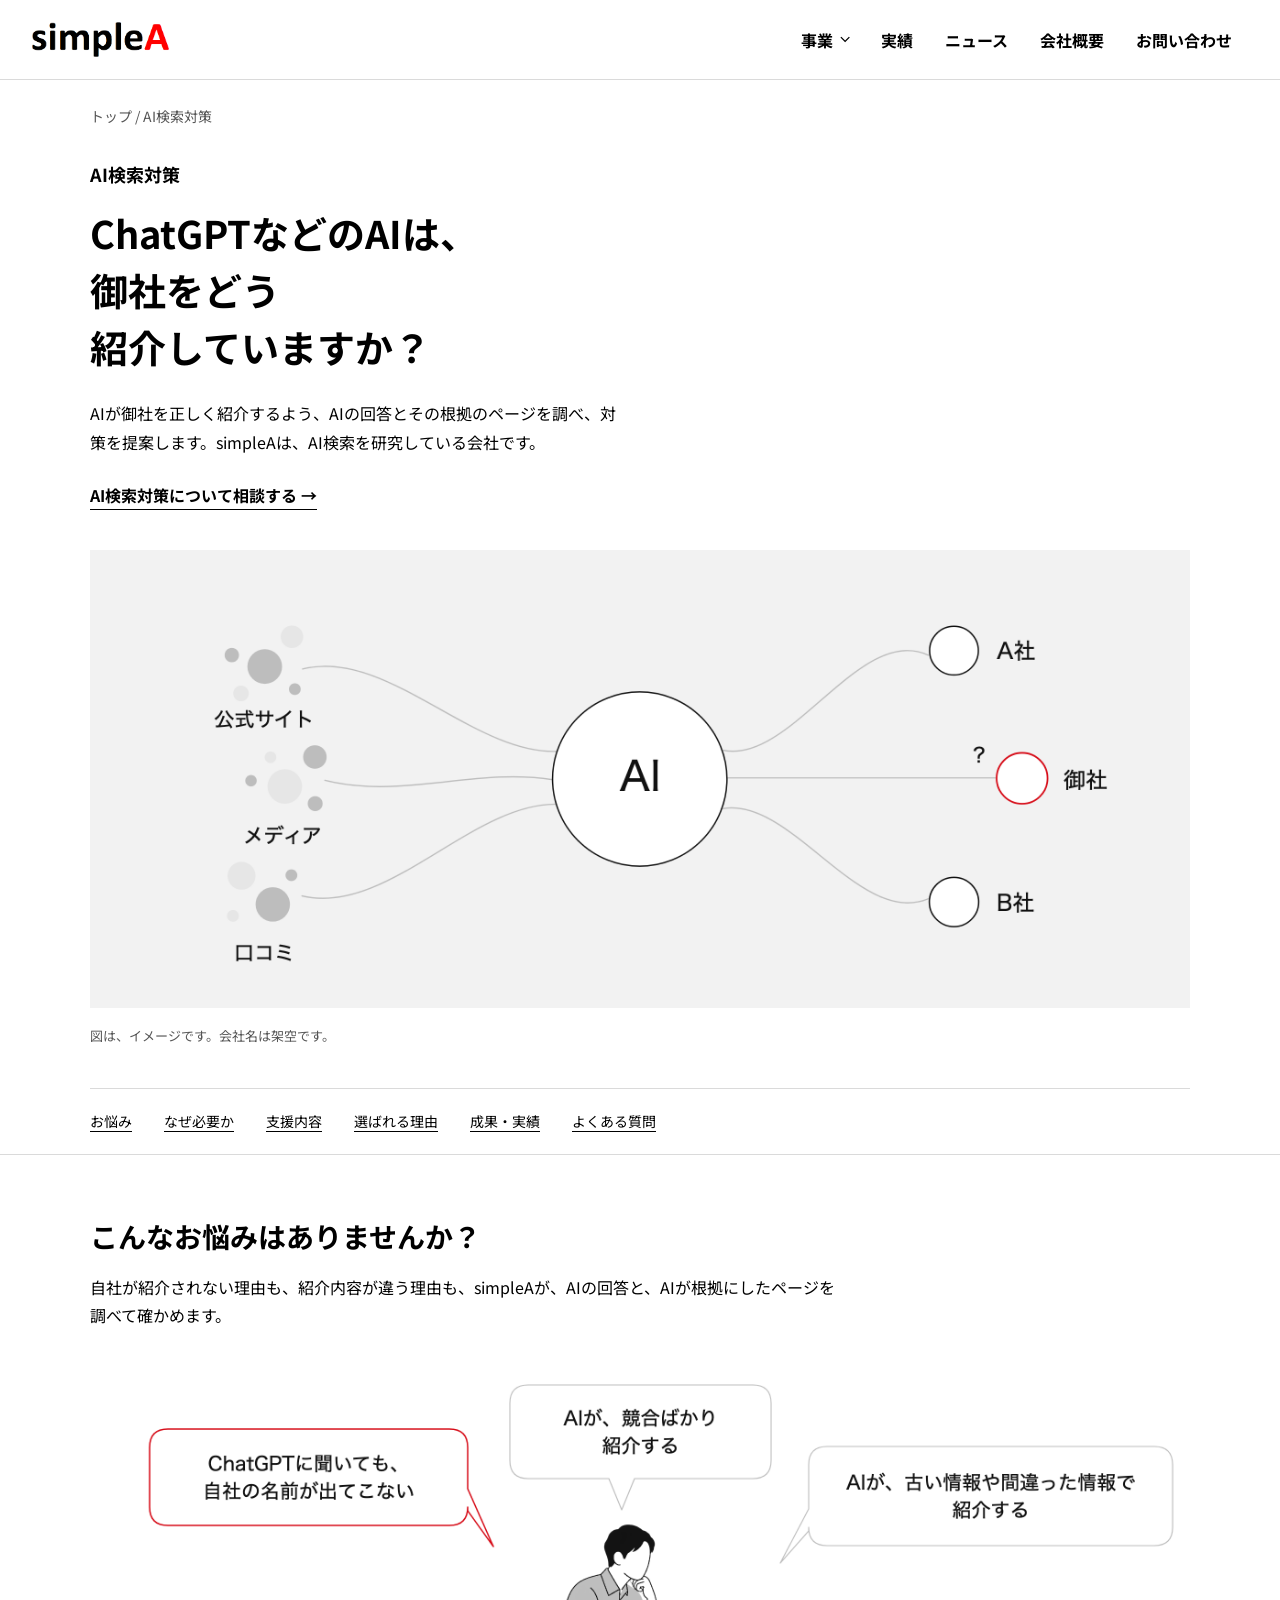
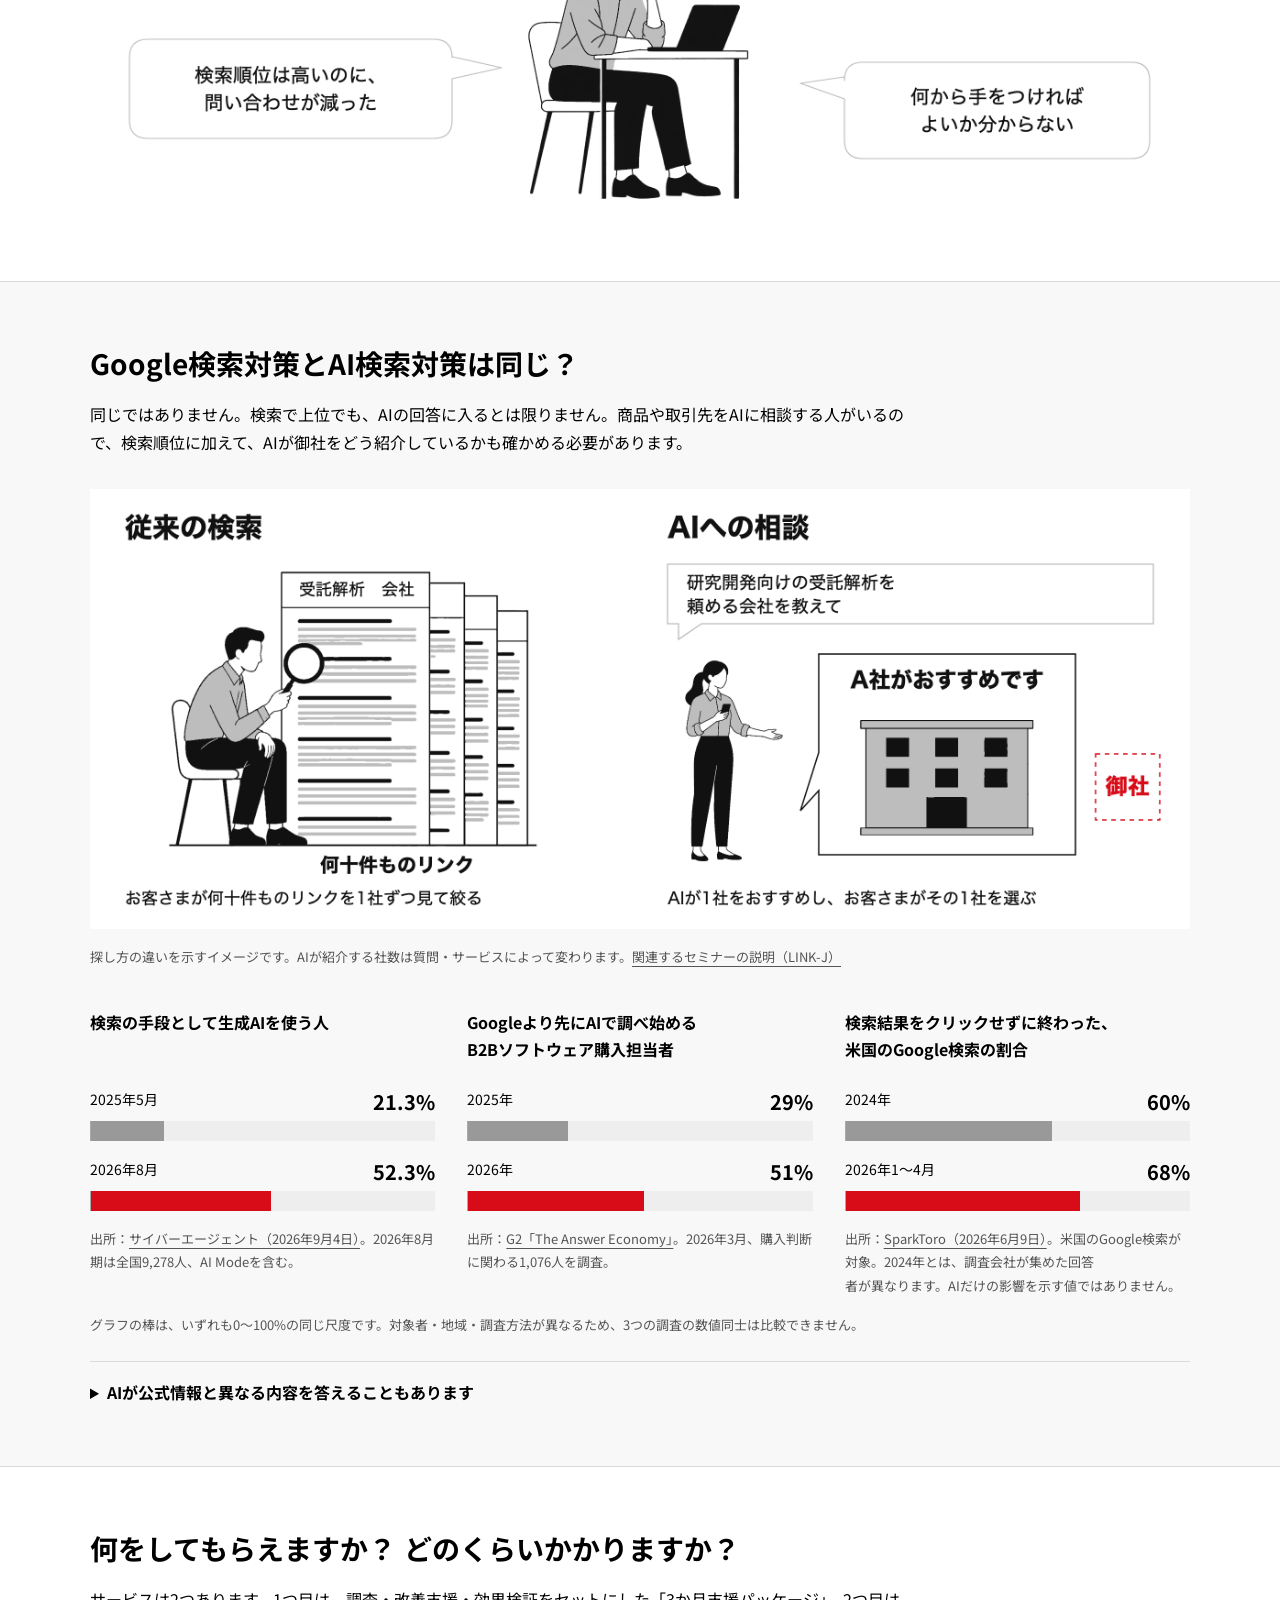
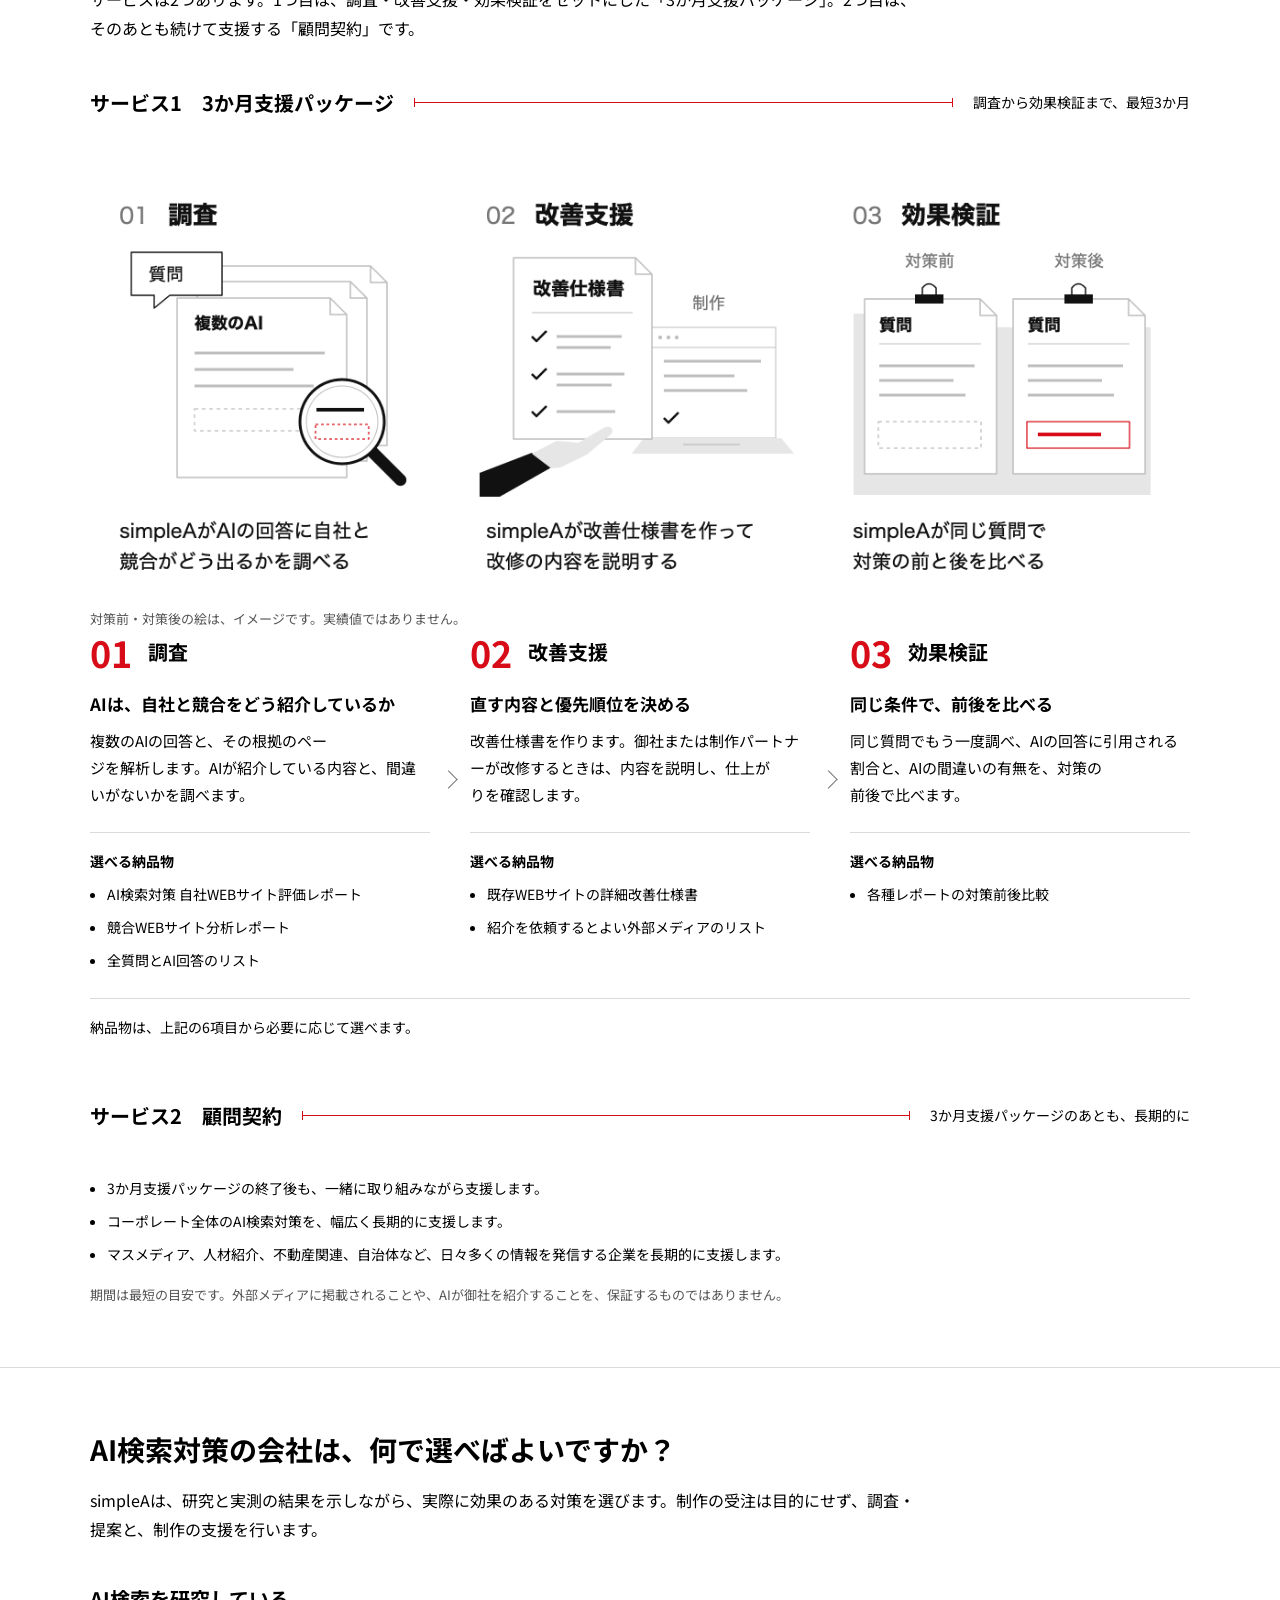
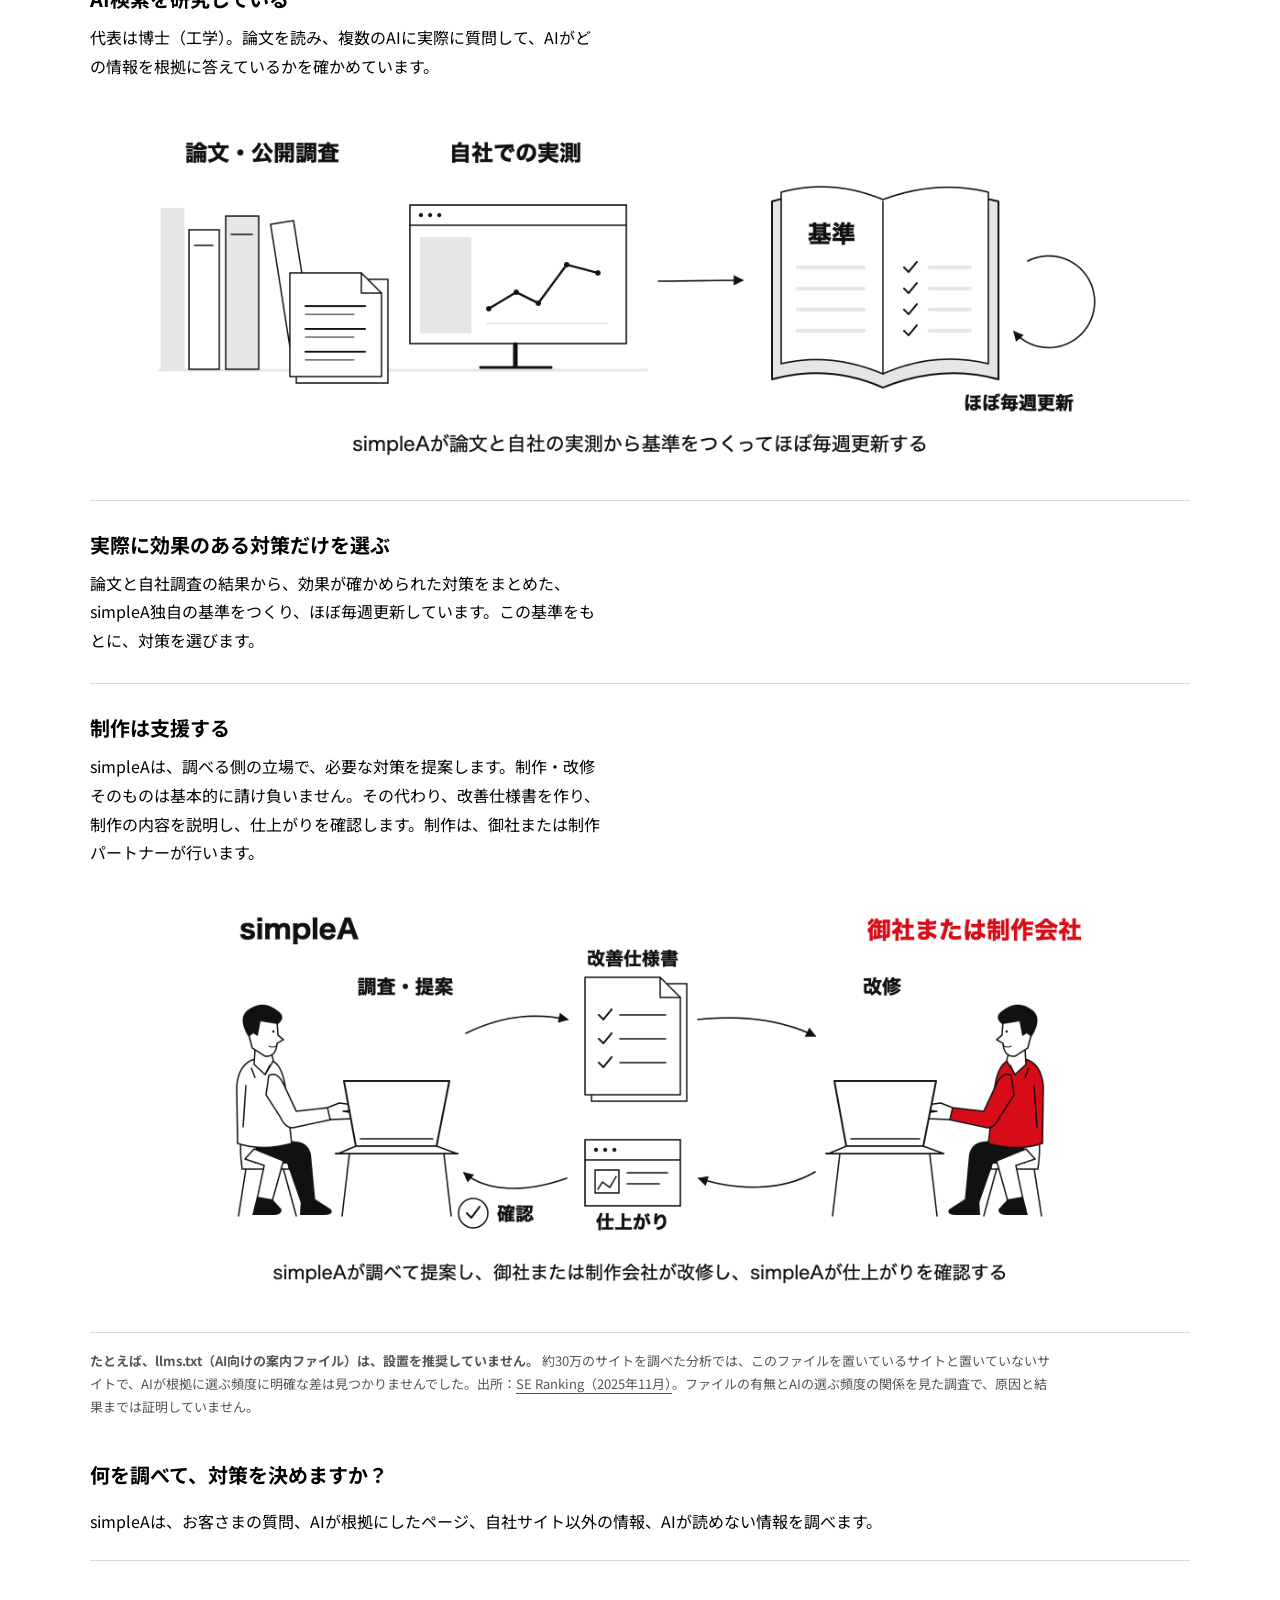
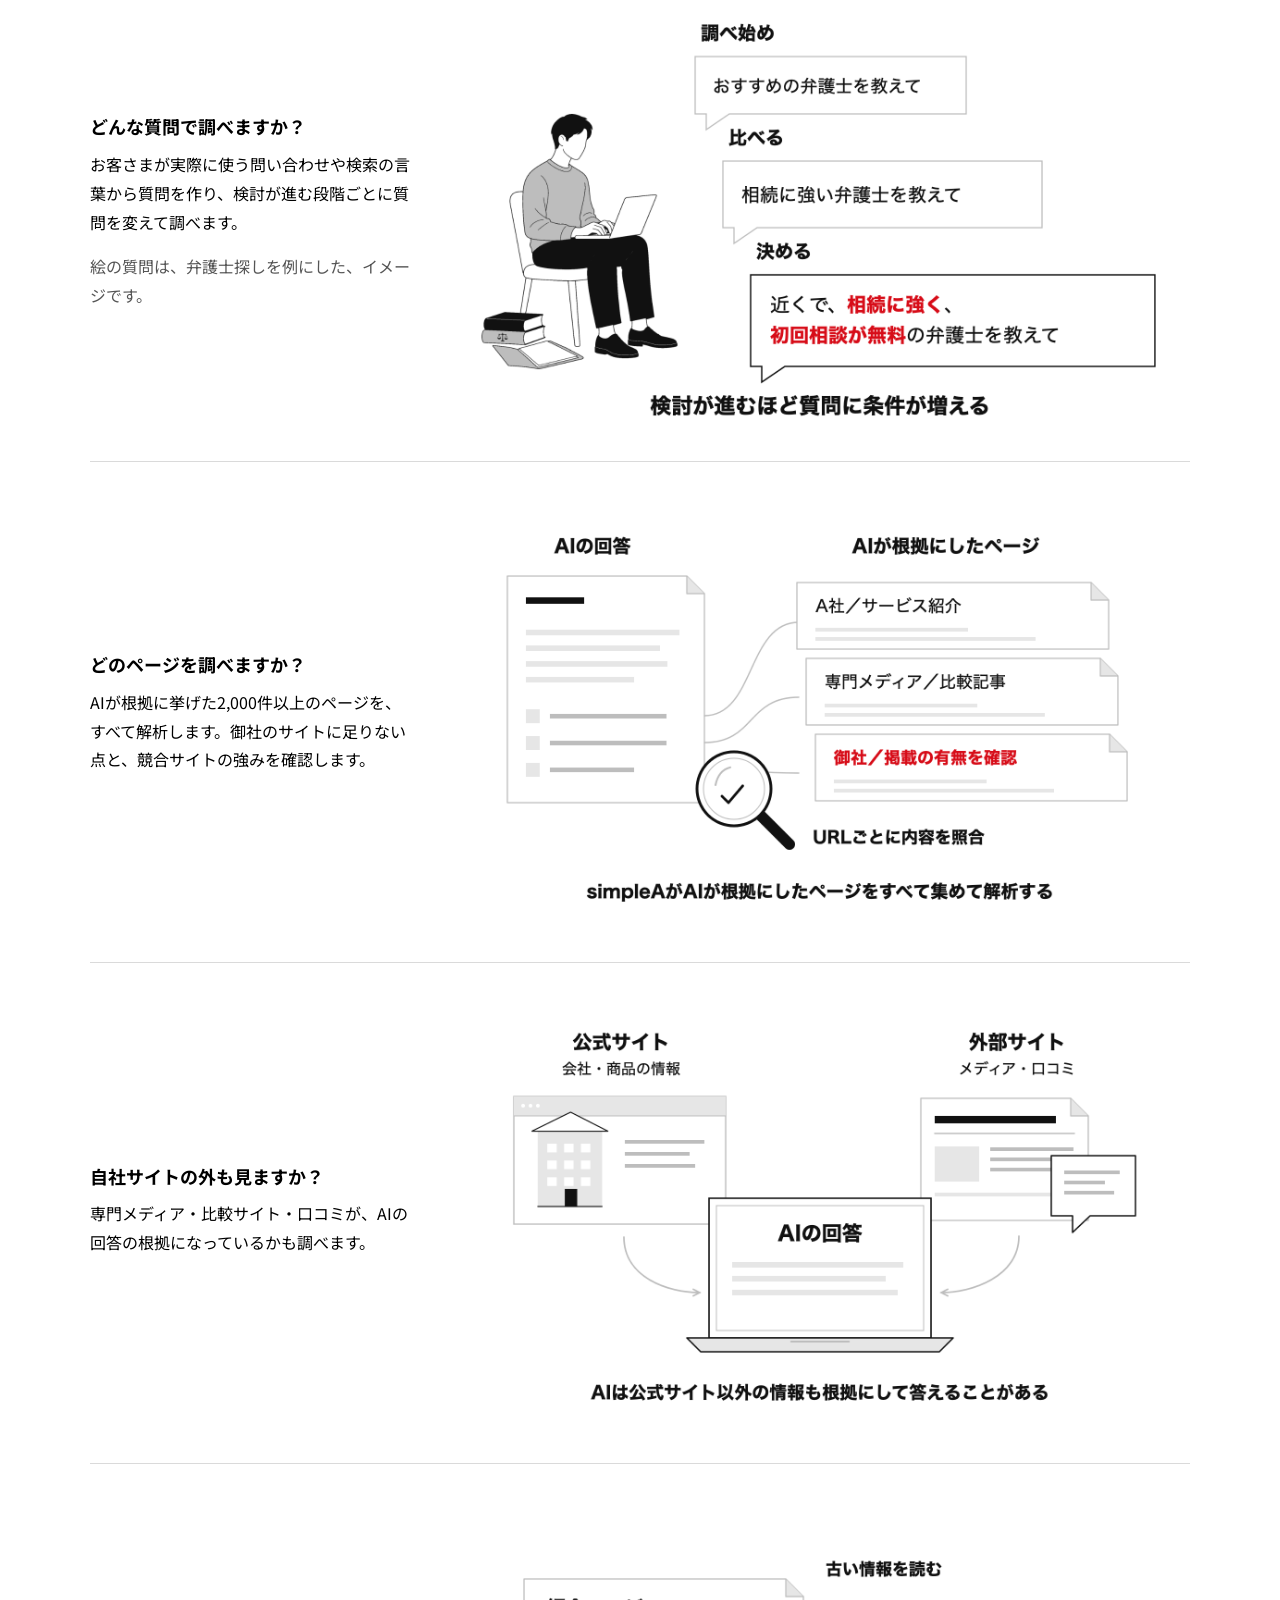
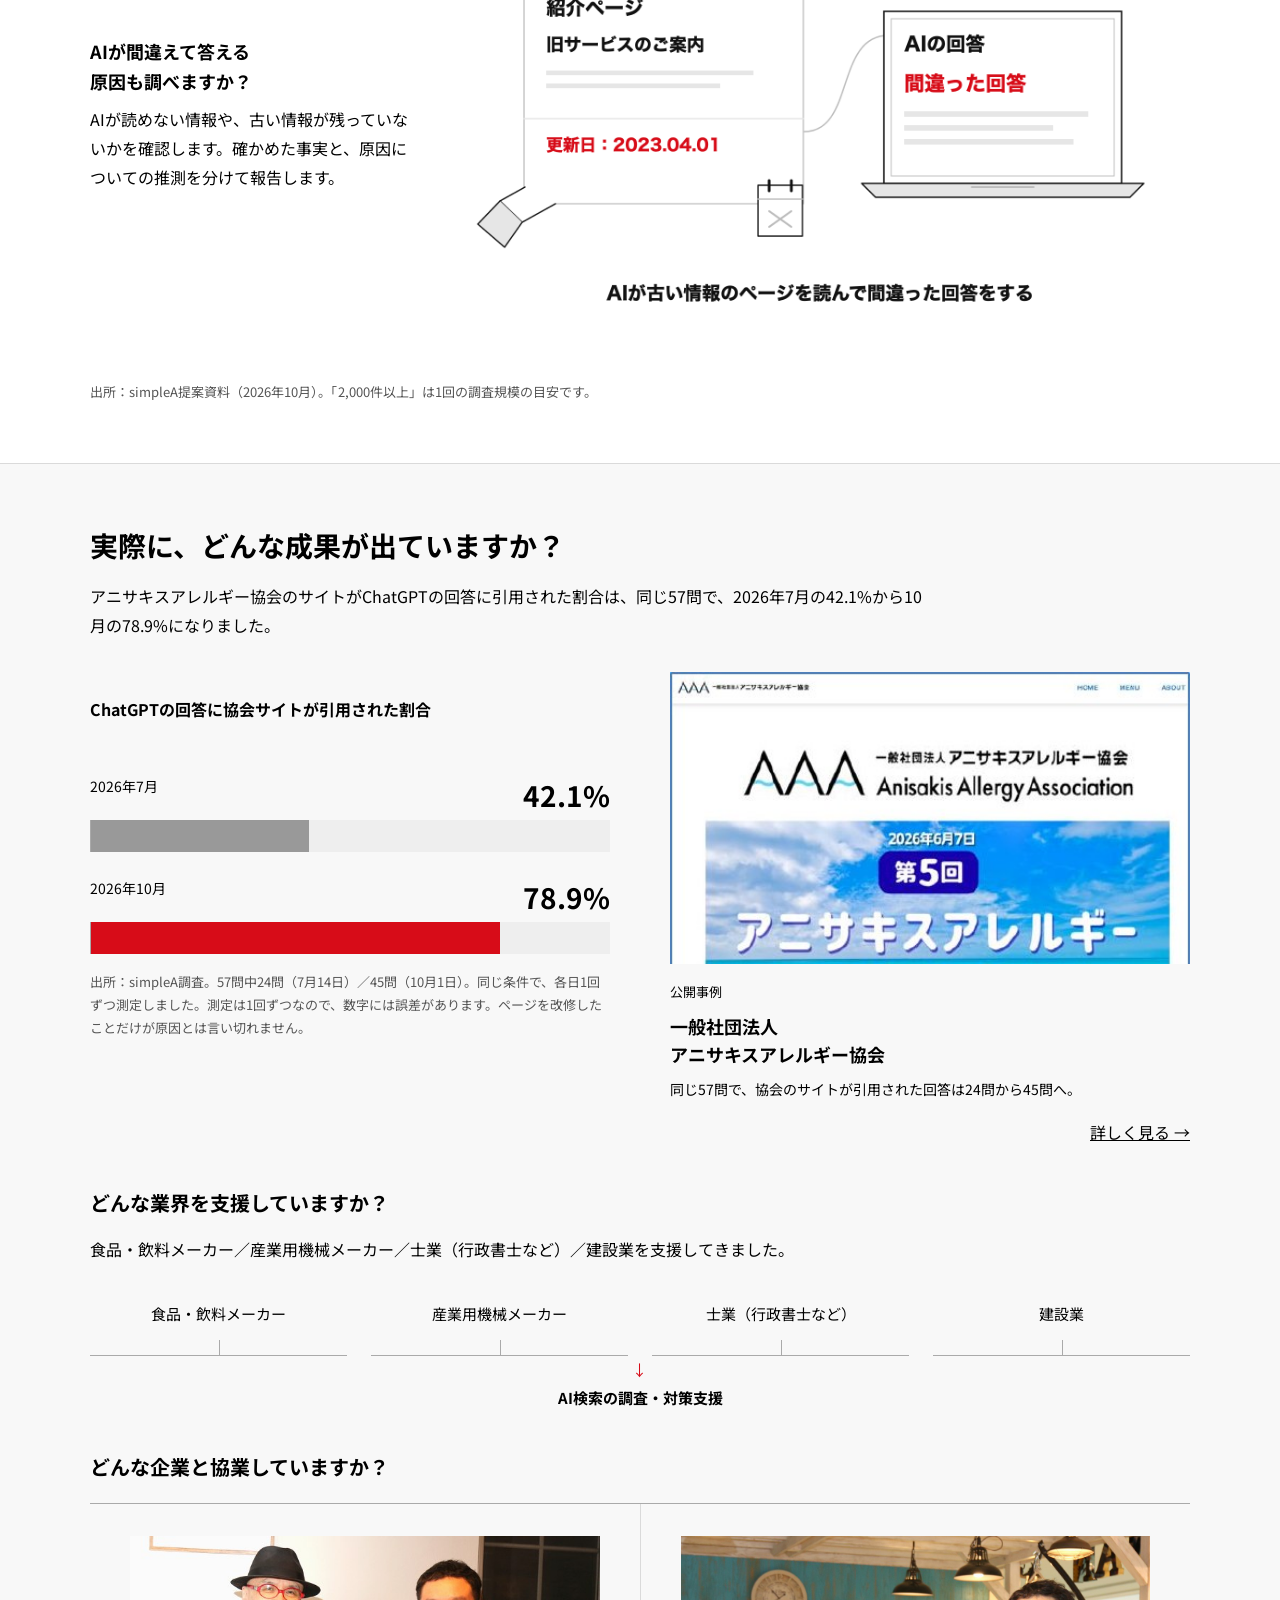
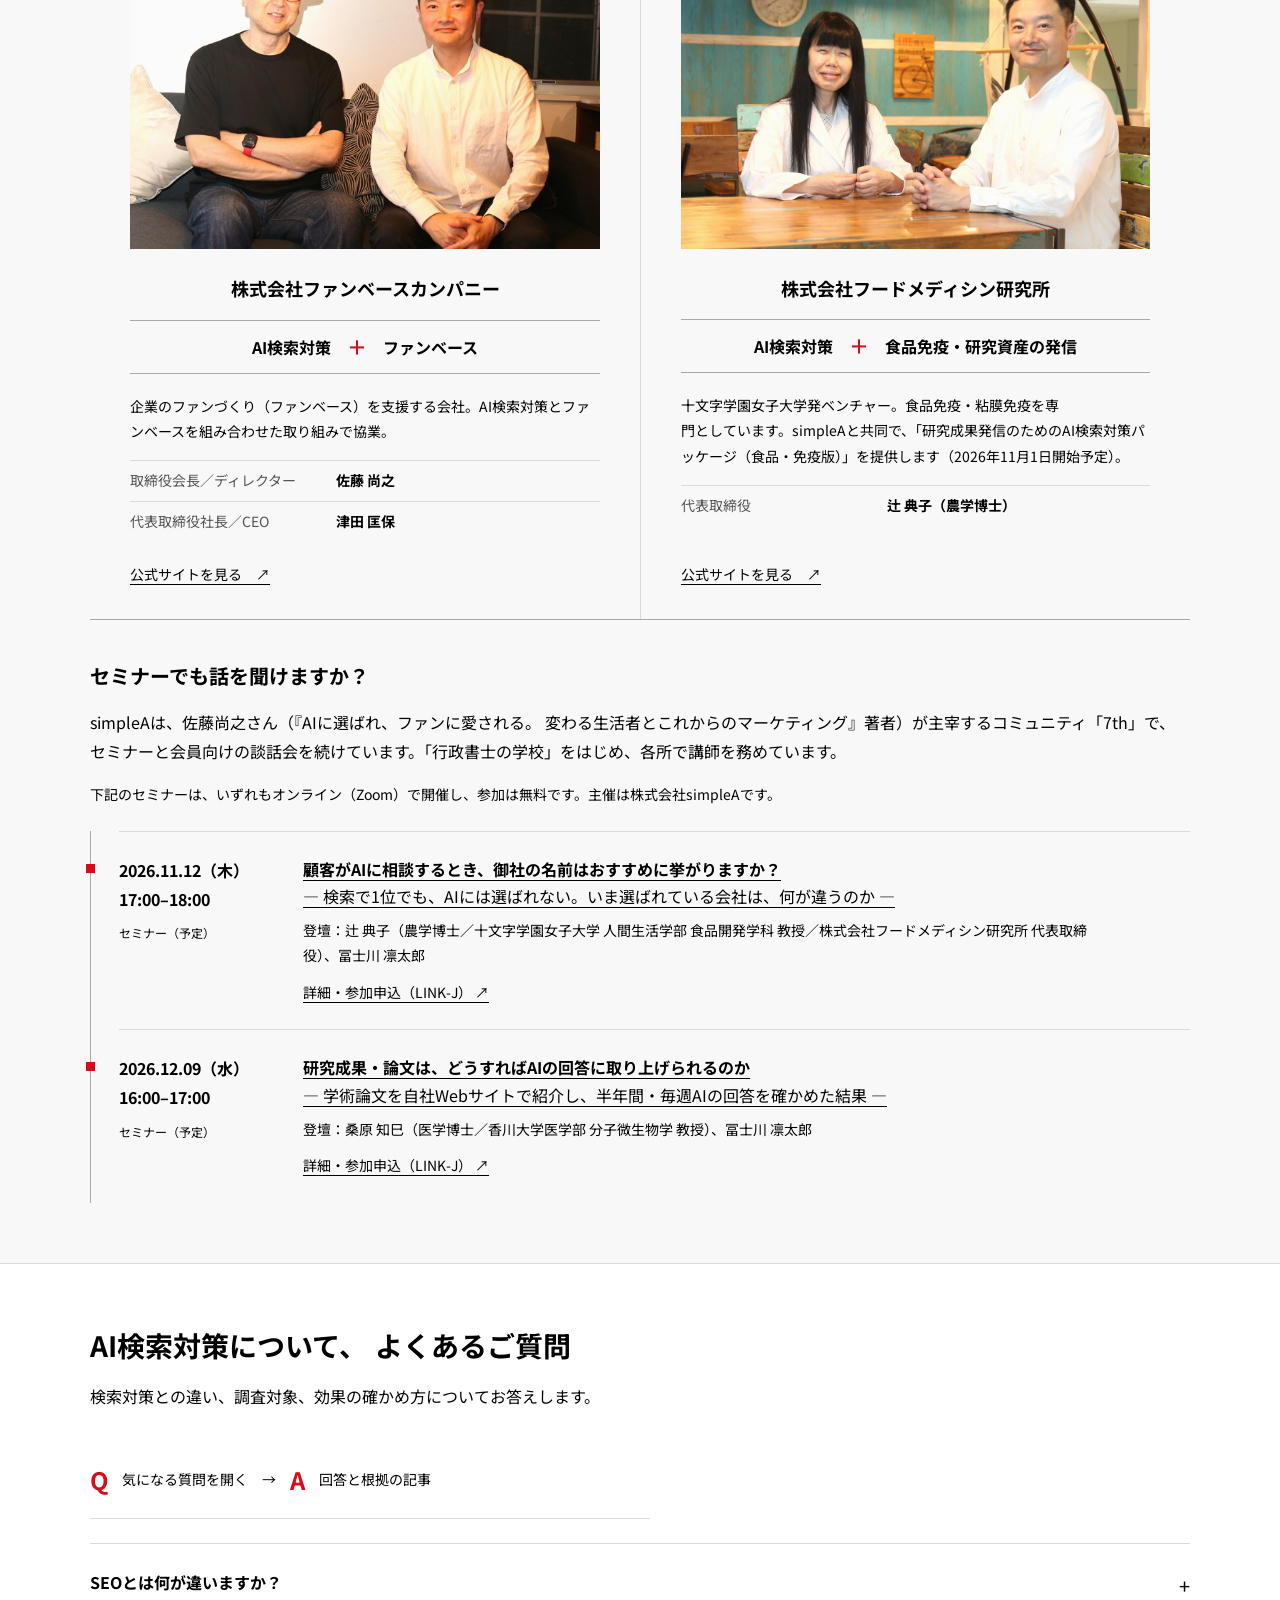
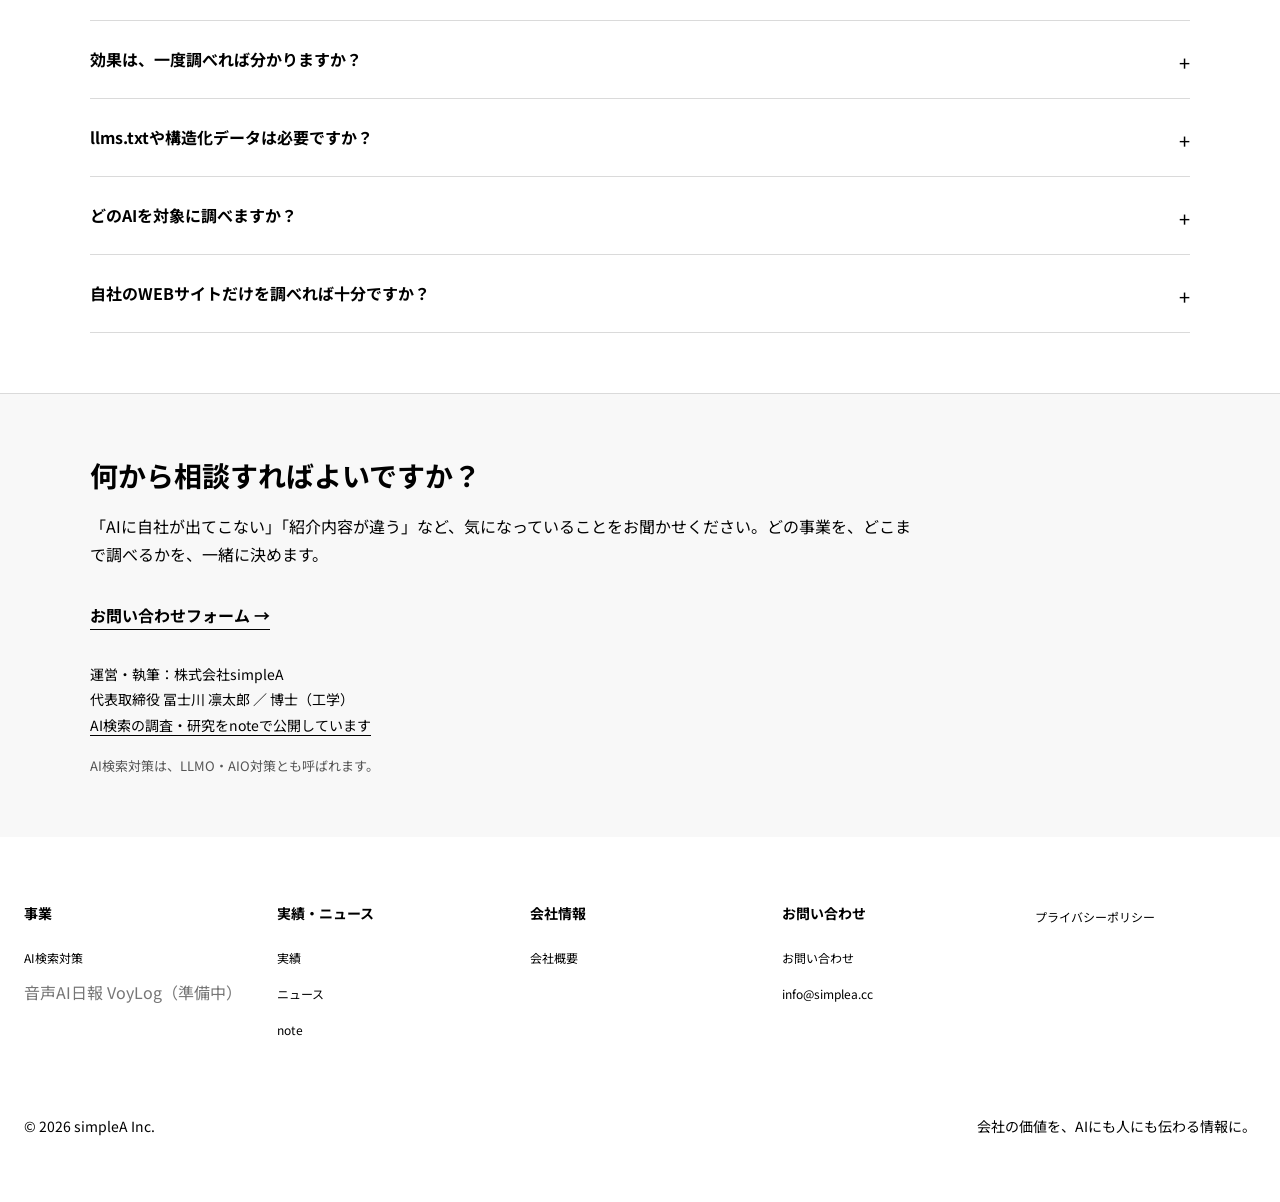
==== commit ab435424: "AI検索対策ページ：図を新しい絵に差し替え - ヒーロー：抽象的な図（情報の出どころ→AI→会社） - お悩み：吹き出しの絵に変更（アイコンを削除） - 検索とAIの違い、3ステップ、基準、役割分担、" ====
--- a/ai-search.html
+++ b/ai-search.html
@@ -4,7 +4,7 @@
 <nav class="nav" id="site-nav"><div class="business-nav">
 <div class="business-nav-heading"><a href="index.html#business" id="business-link">事業</a><button aria-controls="business-submenu" aria-expanded="false" aria-label="事業のメニューを開閉" class="business-toggle" type="button"></button></div>
 <div class="business-submenu" id="business-submenu" inert=""><div class="business-submenu-inner"><ul><li><a href="ai-search.html">AI検索対策</a></li><li><span class="soon-item">音声AI日報 VoyLog（準備中）</span></li></ul></div></div>
-</div><a href="index.html#results">実績</a><a href="index.html#news">ニュース</a><a href="index.html#company">会社概要</a><a class="contact" href="index.html#contact">お問い合わせ</a></nav></div></header><main><section class="ai-hero"><div class="wrap"><p class="crumb"><a href="index.html">トップ</a> / AI検索対策</p><div class="hero-grid"><div><h1><span>AI検索対策</span>ChatGPTなどのAIは、<br/>御社をどう<br class="pc"/>紹介していますか？</h1><p class="answer">AIが御社を正しく紹介するよう、AIの回答とその根拠のページを調べ、対<span class="keep-ending">策を提案します。</span>simpleAは、AI検索を研究し<span class="keep-ending">ている会社です。</span></p><a class="bar-link" href="contact.html">AI検索対策について相談する <span aria-hidden="true">→</span></a></div><figure aria-label="架空のAI回答の模式図。受託解析の会社を質問するとA社、B社、C社が紹介されるが、御社は出ていない。" class="answer-visual"><figcaption>AIの回答イメージ</figcaption><p class="question-line">研究開発向けの受託解析を<br/>頼める会社を教えて</p><p class="response-lead">候補として、次の会社<span class="keep-ending">が挙げられます。</span></p><ol class="mock-companies"><li><strong>A社</strong><span>材料の分析・評価に対応</span><small>出典：会社案内 ↗</small></li><li><strong>B社</strong><span>試料に合わせた解析を提案</span><small>出典：サービス紹介 ↗</small></li><li><strong>C社</strong><span>研究開発の試験を支援</span><small>出典：専門メディア ↗</small></li></ol><p class="missing">この回答には、御社の名<span class="keep-ending">前がありません。</span></p><p class="source">質問・企業・<span class="keep-ending">出典は架空です。</span>実在するAIサービスの回答画面<span class="keep-ending">ではありません。</span></p></figure></div><nav aria-label="このページの内容" class="page-nav"><a href="#concerns">お悩み</a><a href="#why">なぜ必要か</a><a href="#package">支援内容</a><a href="#features">選ばれる理由</a><a href="#results">成果・実績</a><a href="#faq">よくある質問</a></nav></div></section><section class="ai-section" id="concerns"><div class="wrap"><h2>こんなお悩みはありませんか？</h2><p class="answer">自社が紹介されない理由も、紹介内容が違う理由も、simpleAが、AIの回答と、AIが根拠にしたページを調<span class="keep-ending">べて確かめます。</span></p><ul class="concern-list"><li><svg aria-label="ChatGPTに聞いても、自社の名前が出てこない" class="line-icon" fill="none" role="img" stroke="currentColor" stroke-width="2" viewBox="0 0 100 100"><rect height="66" width="53" x="14" y="12"></rect><path d="M24 28h29M24 39h24M24 50h15"></path><circle cx="64" cy="62" r="17"></circle><path d="m76 75 15 16"></path></svg><p>ChatGPTに聞いても、<br/>自社の名前が出てこない</p></li><li><svg aria-label="競合ばかり紹介される" class="line-icon" fill="none" role="img" stroke="currentColor" stroke-width="2" viewBox="0 0 100 100"><path d="M12 16h65v45H38L23 76V61H12Z"></path><path d="M25 31h39M25 43h28"></path><path d="M83 35h9v45H66L53 91V80H43"></path></svg><p>AIが、競合ばかり<br/>紹介する</p></li><li><svg aria-label="古い情報・間違った情報で紹介される" class="line-icon" fill="none" role="img" stroke="currentColor" stroke-width="2" viewBox="0 0 100 100"><circle cx="50" cy="50" r="34"></circle><path d="M50 28v24l16 10M20 17l-8 20h22"></path></svg><p>AIが、古い情報や間違った情報で<br/>紹介する</p></li><li><svg aria-label="検索順位は高いのに、問い合わせが減った" class="line-icon" fill="none" role="img" stroke="currentColor" stroke-width="2" viewBox="0 0 100 100"><path d="M15 15v68h73M30 69V52h12v17M51 69V37h12v32M72 69V23h12v46"></path></svg><p>検索順位は高いのに、<br/>問い合わせが減った</p></li><li><svg aria-label="何から手をつければよいか分からない" class="line-icon" fill="none" role="img" stroke="currentColor" stroke-width="2" viewBox="0 0 100 100"><path d="M12 16h76v52H53L33 84V68H12Z"></path><path d="M40 34c0-13 23-13 23 0 0 10-12 9-12 18M51 59v2"></path></svg><p>何から手をつければ<br/>よいか分からない</p></li></ul></div></section><section class="ai-section soft" id="why"><div class="wrap"><h2>Google検索対策とAI検索対策は同じ？</h2><p class="answer">同じではありません。検索で上位でも、AIの回答に入る<span class="keep-ending">とは限りません。</span>商品や取引先をAIに相談する人がいるので、検索順位に加えて、AIが御社をどう紹介しているかも確かめる<span class="keep-ending">必要があります。</span></p><figure aria-label="従来の検索は何十件ものリンクから顧客が1社ずつ確認。AIへの相談は条件に応じた2〜3社の紹介から確認する模式図。" class="comparison"><div><h3>従来の検索</h3><p class="query">受託解析　会社</p><div class="search-links"><p>A社｜受託解析サービス</p><p>B社｜分析・評価のご案内</p><p>C社｜研究開発支援</p><p>御社｜受託解析のご案内</p><p>D社｜試験・測定サービス</p><p>E社｜解析のご相談</p><p>F社｜材料評価サービス</p><p>G社｜分析試験のご案内</p><p>H社｜開発支援サービス</p><p>I社｜受託試験のご案内</p></div><strong>何十件ものリンクを、1社ずつ見て絞る</strong></div><div><h3>AIへの相談</h3><p class="query">条件を伝えて、候補を聞く</p><div class="recommendations"><p class="response-opening">研究開発向けの受託解析なら、<br/>次の会社が<span class="keep-ending">候補になります。</span></p><p><b>A社</b> は、材料の分析・評価に<span class="keep-ending">対応しています。</span></p><p><b>B社</b> は、試料に応じた解析を<span class="keep-ending">提案しています。</span></p><p><b>C社</b> は、研究開発の試験を<span class="keep-ending">支援しています。</span></p><p class="company-absence"><span aria-hidden="true">×</span><b>御社の名前がない</b><small>回答の候補に入っているかを確認</small></p></div><strong>回答で紹介された会社から検討する</strong></div><figcaption class="source">探し方の違いを示すイメージです。AIが紹介する社数は質問・サービスによって変わります。<a href="https://www.link-j.org/member_event/article-54489.html">関連するセミナーの説明（LINK-J）</a></figcaption></figure><div class="statistics"><figure class="data-figure"><h3>検索の手段として生成AIを使う人</h3><div aria-label="検索の手段として生成AIを使う人。2025年5月 21.3%、2026年8月 52.3%。すべて0から100%の共通尺度。" class="bars" role="img"><div class="bar-row"><span>2025年5月</span><div class="bar-track"><i class="" style="width:21.3%"></i></div><strong>21.3%</strong></div><div class="bar-row"><span>2026年8月</span><div class="bar-track"><i class="current" style="width:52.3%"></i></div><strong>52.3%</strong></div></div><figcaption class="source">出所：<a href="https://www.cyberagent-adagency.com/news/1043/">サイバーエージェント（2026年9月4日）</a>。2026年8月期は全国9,278人、AI Modeを含む。</figcaption></figure><figure class="data-figure"><h3>Googleより先にAIで調べ始める<br/>B2Bソフトウェア購入担当者</h3><div aria-label="Googleより先にAIで調べ始めるB2Bソフトウェア購入担当者。2025年 29%、2026年 51%。すべて0から100%の共通尺度。" class="bars" role="img"><div class="bar-row"><span>2025年</span><div class="bar-track"><i class="" style="width:29%"></i></div><strong>29%</strong></div><div class="bar-row"><span>2026年</span><div class="bar-track"><i class="current" style="width:51%"></i></div><strong>51%</strong></div></div><figcaption class="source">出所：<a href="https://learn.g2.com/g2-2026-ai-search-insight-report">G2「The Answer Economy」</a>。2026年3月、購入判断に関わる1,076人を調査。</figcaption></figure><figure class="data-figure"><h3>検索結果をクリックせずに終わった、<br/>米国のGoogle検索の割合</h3><div aria-label="検索結果をクリックせずに終わった、米国のGoogle検索の割合。2024年 60%、2026年1〜4月 68%。すべて0から100%の共通尺度。" class="bars" role="img"><div class="bar-row"><span>2024年</span><div class="bar-track"><i class="" style="width:60%"></i></div><strong>60%</strong></div><div class="bar-row"><span>2026年1〜4月</span><div class="bar-track"><i class="current" style="width:68%"></i></div><strong>68%</strong></div></div><figcaption class="source">出所：<a href="https://sparktoro.com/blog/zero-click-search-what-still-works/">SparkToro（2026年6月9日）</a>。米国のGoogle検索が対象。2024年とは、調査会社が集めた回答<span class="keep-ending">者が異なります。</span>AIだけの影響を示す値ではありません。</figcaption></figure></div><p class="source">グラフの棒は、いずれも0〜100%<span class="keep-ending">の同じ尺度です。</span>対象者・地域・調査方法が異なるため、3つの調査の数値同士は<span class="keep-ending">比較できません。</span></p><details class="research-note"><summary>AIが公式情報と異なる内容を答えることもあります</summary><p>simpleAの調査では、AIが書いた乳酸菌の学名86件のうち5件が、公式資料と異<span class="keep-ending">なっていました。</span></p><p class="source">出所：simpleA調査（2026年<span class="keep-ending">10月21日）。</span>4つのAIに50問ずつ質問し、公式資料で確認できた学名の記述86件<span class="keep-ending">を照合しました。</span>一致は74件、不一致は5件、判定できなかっ<span class="keep-ending">たのは7件です。</span>AI全体の正確さを示すもの<span class="keep-ending">ではありません。</span></p></details></div></section><section class="ai-section" id="package"><div class="wrap"><h2><span class="heading-phrase">何をしてもらえますか？</span><span class="heading-phrase">どのくらいかかりますか？</span></h2><p class="answer">サービスは2つあります。1つ目は、調査・改善支援・効果検証をセットにした「3か月支援パッケージ」。2つ目は、そのあとも続けて支援する「顧問契約」です。</p><p class="flow-duration"><span>サービス1　3か月支援パッケージ</span><span aria-hidden="true" class="duration-rule"></span><span>調査から効果検証まで、最短3か月</span></p><ol aria-label="調査、改善支援、効果検証の順に進めます" class="service-flow"><li><h3><span>01</span>調査</h3><svg aria-label="質問と回答を並べて紹介状況を照合" class="explain-diagram" role="img" viewBox="0 0 340 210"><rect class="" height="122" width="136" x="10" y="20"></rect><rect class="" height="122" width="136" x="194" y="20"></rect><text class="" x="24" y="47">質問</text><text class="" x="208" y="47">AIの回答</text><path class="" d="M24 60h108M208 60h108"></path><text class="" x="24" y="87">どの会社に</text><text class="" x="24" y="111">頼めますか？</text><text class="" x="208" y="87">A社・B社</text><text class="red" x="208" y="111">御社は？</text><path class="" d="M150 81H188m-6 -4 6 4-6 4"></path><path class="" d="M78 150v23h184v-23"></path><text class="" x="112" y="199">紹介状況を照合</text></svg><h4>AIは、自社と競合をどう紹介しているか</h4><p>複数のAIの回答と、その根拠のペー<span class="keep-ending">ジを解析します。</span>AIが紹介している内容と、間違いがな<span class="keep-ending">いかを調べます。</span></p><div class="deliverables"><p>選べる納品物</p><ul><li>AI検索対策 自社WEBサイト評価レポート</li><li>競合WEBサイト分析レポート</li><li>全質問とAI回答のリスト</li></ul></div></li><li><h3><span>02</span>改善支援</h3><svg aria-label="対象ページ・内容・優先順位を記した改善仕様書" class="explain-diagram" role="img" viewBox="0 0 340 210"><rect class="" height="185" width="224" x="58" y="10"></rect><text class="bold" x="78" y="40">改善仕様書</text><path class="" d="M78 52h184M78 88h184M78 122h184M78 156h184"></path><text class="" x="78" y="77">対象ページ</text><text class="" x="78" y="111">直す内容</text><text class="" x="78" y="145">優先順位</text><text class="red" x="78" y="181">制作パートナーへ</text></svg><h4>直す内容と優先順位を決める</h4><p>改善仕様書を作ります。御社または制作パートナーが改修するときは、内容を説明し、仕上が<span class="keep-ending">りを確認します。</span></p><div class="deliverables"><p>選べる納品物</p><ul><li>既存WEBサイトの詳細改善仕様書</li><li>紹介を依頼するとよい外部メディアのリスト</li></ul></div></li><li><h3><span>03</span>効果検証</h3><svg aria-label="同じ条件の対策前後を比較する棒グラフ。模式図であり実績値ではない" class="explain-diagram" role="img" viewBox="0 0 340 210"><text class="" x="22" y="26">回答に引用された割合を比較</text><path class="" d="M48 48v118h260"></path><rect class="gray-fill" height="57" width="52" x="94" y="109"></rect><rect class="red-fill" height="94" width="52" x="206" y="72"></rect><text class="" x="101" y="188">対策前</text><text class="" x="213" y="188">対策後</text><text class="note" x="48" y="207">模式図：実際の結果ではありません</text></svg><h4>同じ条件で、前後を比べる</h4><p>同じ質問でもう一度調べ、AIの回答に引用される割合と、AIの間違いの有無を、対策の<span class="keep-ending">前後で比べます。</span></p><div class="deliverables"><p>選べる納品物</p><ul><li>各種レポートの対策前後比較</li></ul></div></li></ol><p class="deliverable-intro">納品物は、上記の6項目から必要に<span class="keep-ending">応じて選べます。</span></p><div class="advisory"><p class="flow-duration"><span>サービス2　顧問契約</span><span aria-hidden="true" class="duration-rule"></span><span>3か月支援パッケージのあとも、長期的に</span></p><ul><li>3か月支援パッケージの終了後も、一緒に取り組みながら支援します。</li><li>コーポレート全体のAI検索対策を、幅広く長期的に支援します。</li><li>マスメディア、人材紹介、不動産関連、自治体など、日々多くの情報を発信する企業を長期的に支援します。</li></ul></div><p class="source">期間は<span class="keep-ending">最短の目安です。</span>外部メディアに掲載されることや、AIが御社を紹介することを、保証するもの<span class="keep-ending">ではありません。</span></p></div></section><section class="ai-section" id="features"><div class="wrap"><h2>AI検索対策の会社は、何で選べばよいですか？</h2><p class="answer">simpleAは、研究と実測の結果を示しながら、実際に効果のある<span class="keep-ending">対策を選びます。</span>制作の受注は目的にせず、調査・提案と、制作の<span class="keep-ending">支援を行います。</span></p><div class="reason-list"><article><div><h3>AI検索を研究している</h3><p>代表<span class="keep-ending">は博士（工学）。</span>論文を読み、複数のAIに実際に質問して、AIがどの情報を根拠に答えているかを<span class="keep-ending">確かめています。</span></p></div><svg aria-label="論文と公開調査から自社実測、基準へと根拠を積み重ねる" class="explain-diagram" role="img" viewBox="0 0 340 210"><rect class="pale-fill" height="48" width="312" x="14" y="8"></rect><text class="bold" x="30" y="38">論文・公開調査</text><text class="note" x="164" y="38">研究の根拠を読む</text><path class="" d="M170 58V73m-4 -6 4 6 4-6"></path><rect class="pale-fill" height="48" width="312" x="14" y="76"></rect><text class="bold" x="30" y="106">自社での実測</text><text class="note" x="164" y="106">複数のAIで確かめる</text><path class="" d="M170 126V141m-4 -6 4 6 4-6"></path><rect class="pale-fill" height="48" width="312" x="14" y="144"></rect><text class="bold" x="30" y="174">基準</text><text class="note" x="164" y="174">ほぼ毎週更新</text></svg></article><article><div><h3>実際に効果のある対策だけを選ぶ</h3><p>論文と自社調査の結果から、効果が確かめられた対策をまとめた、simpleA独自の基準をつくり、ほぼ毎週<span class="keep-ending">更新しています。</span>この基準をもとに、<span class="keep-ending">対策を選びます。</span></p></div><svg aria-label="基準に照らして採用と見送りを分ける。llms.txtの一律設置は見送りの例" class="explain-diagram" role="img" viewBox="0 0 340 210"><rect class="" height="49" width="162" x="89" y="10"></rect><text class="bold" x="106" y="41">基準と照合</text><path class="" d="M170 59v30M78 111V89h186v22"></path><path class="" d="M74 105l4 6 4-6M260 105l4 6 4-6"></path><text class="red bold" x="42" y="137">採用</text><text class="bold" x="218" y="137">見送り</text><path class="" d="M18 149h128M194 149h128"></path><text class="note" x="22" y="174">根拠を確認</text><text class="note" x="203" y="174">例：llms.txt</text><text class="note" x="194" y="198">一律には勧めない</text></svg></article><article><div><h3>制作は支援する</h3><p>simpleAは、調べる側の立場で、必要な対<span class="keep-ending">策を提案します。</span>制作・改修そのものは基本的に<span class="keep-ending">請け負いません。</span>その代わり、改善仕様書を作り、制作の内容を説明し、仕上が<span class="keep-ending">りを確認します。</span>制作は、御社または制作パート<span class="keep-ending">ナーが行います。</span></p></div><svg aria-label="simpleAが調査と提案、御社または制作会社が実装、simpleAが確認" class="explain-diagram" role="img" viewBox="0 0 340 210"><rect class="pale-fill" height="61" width="340" x="0" y="32"></rect><rect class="pale-fill" height="61" width="340" x="0" y="126"></rect><text class="bold" x="12" y="20">simpleA</text><text class="bold" x="12" y="118">御社・制作会社</text><text class="" x="20" y="70">調査・提案</text><text class="" x="282" y="70">確認</text><text class="bold" x="167" y="164">実装</text><path class="" d="M105 64h34v83h18m-6-4 6 4-6 4M219 147h37V64h16m-6-4 6 4-6 4"></path></svg></article></div><p class="source research-example"><strong>たとえば、llms.txt（AI向けの案内ファイル）は、設置を推奨し<span class="keep-ending">ていません。</span></strong> 約30万のサイトを調べた分析では、このファイルを置いているサイトと置いていないサイトで、AIが根拠に選ぶ頻度に明確な差は見つ<span class="keep-ending">かりませんでした。</span>出所：<a href="https://seranking.com/blog/llms-txt/">SE Ranking（2025年11月）</a>。ファイルの有無とAIの選ぶ頻度の関係を見た調査で、原因と結果までは証明し<span class="keep-ending">ていません。</span></p><h3 class="subheading">何を調べて、対策を決めますか？</h3><p>simpleAは、お客さまの質問、AIが根拠にしたページ、自社サイト以外の情報、AIが読めない<span class="keep-ending">情報を調べます。</span></p><div class="investigation"><article><div><h4>どんな質問で調べますか？</h4><p>お客さまが実際に使う問い合わせや検索の言葉から質問を作り、検討が進む段階ごとに質問を<span class="keep-ending">変えて調べます。</span></p></div><svg aria-label="どんな質問で調べますか？" class="explain-diagram" role="img" viewBox="0 0 340 210"><path class="" d="M12 12h282v58H56L38 86V70H12Z"></path><text class="" x="28" y="36">質問：解析を頼める会社は？</text><text class="" x="28" y="58">条件：素材・目的・納期</text><path class="" d="M44 103h284v88H44v-20l-18-14h18Z"></path><text class="" x="62" y="131">回答：A社、B社…</text><path class="" d="M62 144h244M62 164h168"></path></svg></article><article><div><h4>どのページを調べますか？</h4><p>AIが根拠に挙げた2,000件以上のページを、す<span class="keep-ending">べて解析します。</span>御社のサイトに足りない点と、競合サイトの強<span class="keep-ending">みを確認します。</span></p></div><svg aria-label="どのページを調べますか？" class="explain-diagram" role="img" viewBox="0 0 340 210"><rect class="" height="192" width="316" x="12" y="8"></rect><path class="" d="M12 48h316M26 88h288M26 127h288M26 166h288"></path><text class="bold" x="26" y="34">AIが挙げた根拠ページ</text><text class="" x="26" y="76">A社  ／ サービス紹介</text><text class="" x="26" y="115">専門メディア ／ 比較記事</text><text class="red" x="26" y="154">御社 ／ 掲載の有無を確認</text><text class="note" x="26" y="188">URLごとに内容を照合</text></svg></article><article><div><h4>自社サイトの外も見ますか？</h4><p>専門メディア・比較サイト・口コミが、AIの回答の根拠になってい<span class="keep-ending">るかも調べます。</span></p></div><svg aria-label="自社サイトの外も見ますか？" class="explain-diagram" role="img" viewBox="0 0 340 210"><rect class="" height="66" width="143" x="12" y="15"></rect><rect class="" height="66" width="143" x="185" y="15"></rect><text class="bold" x="28" y="42">公式サイト</text><text class="note" x="28" y="66">会社・商品情報</text><text class="bold" x="199" y="42">外部サイト</text><text class="note" x="199" y="66">メディア・口コミ</text><path class="" d="M83 81v35h174V81M170 116v28m-4-6 4 6 4-6"></path><rect class="pale-fill" height="48" width="210" x="65" y="149"></rect><text class="bold" x="111" y="180">AIの回答</text></svg></article><article><div><h4>AIが間違えて答える原因も調べますか？</h4><p>AIが読めない情報や、古い情報が残っていない<span class="keep-ending">かを確認します。</span>確かめた事実と、原因についての推測を分<span class="keep-ending">けて報告します。</span></p></div><svg aria-label="AIが間違えて答える原因も調べますか？" class="explain-diagram" role="img" viewBox="0 0 340 210"><rect class="" height="192" width="316" x="12" y="8"></rect><path class="" d="M12 43h316M28 111h280"></path><text class="bold" x="28" y="32">紹介ページの情報</text><text class="red" x="28" y="73">更新日：2023.04.01</text><text class="" x="28" y="97">「旧サービスのご案内」</text><text class="" x="28" y="140">現在の公式情報と照合</text><text class="note" x="28" y="168">古い情報・読み取りの問題</text><text class="note" x="28" y="190">画面・日付は架空の例</text></svg></article></div><p class="source">出所：simpleA提案資料（20<span class="keep-ending">26年10月）。</span>「2,000件以上」は1回の調査<span class="keep-ending">規模の目安です。</span></p></div></section><section class="ai-section soft" id="results"><div class="wrap"><h2>実際に、どんな成果が出ていますか？</h2><p class="answer">アニサキスアレルギー協会のサイトがChatGPTの回答に引用された割合は、同じ57問で、2026年7月の42.1%から10月の78.9<span class="keep-ending">%になりました。</span></p><div class="result-grid"><figure class="data-figure"><h3>ChatGPTの回答に協会サイトが引用された割合</h3><div aria-label="ChatGPTの回答に協会サイトが引用された割合。2026年7月 42.1%、2026年10月 78.9%。すべて0から100%の共通尺度。" class="bars" role="img"><div class="bar-row"><span>2026年7月</span><div class="bar-track"><i class="" style="width:42.1%"></i></div><strong>42.1%</strong></div><div class="bar-row"><span>2026年10月</span><div class="bar-track"><i class="current" style="width:78.9%"></i></div><strong>78.9%</strong></div></div><figcaption class="source">出所：simpleA調査。57問中24問（7月14日）／45問（10月1日）。同じ条件で、各日1回ず<span class="keep-ending">つ測定しました。</span>測定は1回ずつなので、数字には<span class="keep-ending">誤差があります。</span>ページを改修したことだけが原因とは<span class="keep-ending">言い切れません。</span></figcaption></figure><a class="case-link" href="case-ai-search.html"><img alt="アニサキスアレルギー協会サイトの画面" height="360" src="img/case/aaa-site.jpg" width="640"/><span>公開事例</span><h3>一般社団法人<br/>アニサキスアレルギー協会</h3><p>同じ57問で、協会のサイトが引用された回答は24<span class="keep-ending">問から45問へ。</span></p><span class="read-more">詳しく見る →</span></a></div><h3 class="subheading">どんな業界を支援していますか？</h3><p class="industry-copy">食品・飲料メーカー／産業用機械メーカー／士業（行政書士など）／建設業を支<span class="keep-ending">援してきました。</span></p><div aria-label="支援してきた4業界：食品・飲料メーカー、産業用機械メーカー、士業、建設業" class="industry-diagram" role="img"><span>食品・飲料メーカー</span><span>産業用機械メーカー</span><span>士業（行政書士など）</span><span>建設業</span><strong>AI検索の調査・対策支援</strong></div><h3 class="subheading">どんな企業と協業していますか？</h3><ul class="partner-list">
+</div><a href="index.html#results">実績</a><a href="index.html#news">ニュース</a><a href="index.html#company">会社概要</a><a class="contact" href="index.html#contact">お問い合わせ</a></nav></div></header><main><section class="ai-hero"><div class="wrap"><p class="crumb"><a href="index.html">トップ</a> / AI検索対策</p><div class="hero-grid"><div><h1><span>AI検索対策</span>ChatGPTなどのAIは、<br/>御社をどう<br class="pc"/>紹介していますか？</h1><p class="answer">AIが御社を正しく紹介するよう、AIの回答とその根拠のページを調べ、対<span class="keep-ending">策を提案します。</span>simpleAは、AI検索を研究し<span class="keep-ending">ている会社です。</span></p><a class="bar-link" href="contact.html">AI検索対策について相談する <span aria-hidden="true">→</span></a></div><figure class="hero-visual"><img src="img/figures/hero.png" alt="AIが会社を紹介する仕組みのイメージ図。公式サイト・メディア・口コミの情報がAIに集まり、AIがA社、B社、御社などの会社を紹介する。御社がどう紹介されているかは、？で示している。" width="2400" height="1000"/><figcaption class="source">図は、イメージです。会社名は架空です。</figcaption></figure></div><nav aria-label="このページの内容" class="page-nav"><a href="#concerns">お悩み</a><a href="#why">なぜ必要か</a><a href="#package">支援内容</a><a href="#features">選ばれる理由</a><a href="#results">成果・実績</a><a href="#faq">よくある質問</a></nav></div></section><section class="ai-section" id="concerns"><div class="wrap"><h2>こんなお悩みはありませんか？</h2><p class="answer">自社が紹介されない理由も、紹介内容が違う理由も、simpleAが、AIの回答と、AIが根拠にしたページを調<span class="keep-ending">べて確かめます。</span></p><figure class="figure-wide"><img src="img/figures/concerns.png" alt="お悩みの吹き出しの絵。「ChatGPTに聞いても、自社の名前が出てこない」「AIが、競合ばかり紹介する」「AIが、古い情報や間違った情報で紹介する」「検索順位は高いのに、問い合わせが減った」「何から手をつければよいか分からない」。" width="2400" height="1000" loading="lazy"/></figure><div class="sr-only"><ul class="concern-list"><li><p>ChatGPTに聞いても、<br/>自社の名前が出てこない</p></li><li><p>AIが、競合ばかり<br/>紹介する</p></li><li><p>AIが、古い情報や間違った情報で<br/>紹介する</p></li><li><p>検索順位は高いのに、<br/>問い合わせが減った</p></li><li><p>何から手をつければ<br/>よいか分からない</p></li></ul></div></div></section><section class="ai-section soft" id="why"><div class="wrap"><h2>Google検索対策とAI検索対策は同じ？</h2><p class="answer">同じではありません。検索で上位でも、AIの回答に入る<span class="keep-ending">とは限りません。</span>商品や取引先をAIに相談する人がいるので、検索順位に加えて、AIが御社をどう紹介しているかも確かめる<span class="keep-ending">必要があります。</span></p><figure class="figure-wide"><img src="img/figures/compare.png" alt="検索とAIの違いの絵。左の従来の検索では、お客さまが何十件ものリンクを1社ずつ見て絞る。右のAIへの相談では、AIがA社を1社だけおすすめし、お客さまがその1社を選ぶ。御社は、おすすめされていない。" width="2400" height="960" loading="lazy"/><figcaption class="source">探し方の違いを示すイメージです。AIが紹介する社数は質問・サービスによって変わります。<a href="https://www.link-j.org/member_event/article-54489.html">関連するセミナーの説明（LINK-J）</a></figcaption></figure><div class="statistics"><figure class="data-figure"><h3>検索の手段として生成AIを使う人</h3><div aria-label="検索の手段として生成AIを使う人。2025年5月 21.3%、2026年8月 52.3%。すべて0から100%の共通尺度。" class="bars" role="img"><div class="bar-row"><span>2025年5月</span><div class="bar-track"><i class="" style="width:21.3%"></i></div><strong>21.3%</strong></div><div class="bar-row"><span>2026年8月</span><div class="bar-track"><i class="current" style="width:52.3%"></i></div><strong>52.3%</strong></div></div><figcaption class="source">出所：<a href="https://www.cyberagent-adagency.com/news/1043/">サイバーエージェント（2026年9月4日）</a>。2026年8月期は全国9,278人、AI Modeを含む。</figcaption></figure><figure class="data-figure"><h3>Googleより先にAIで調べ始める<br/>B2Bソフトウェア購入担当者</h3><div aria-label="Googleより先にAIで調べ始めるB2Bソフトウェア購入担当者。2025年 29%、2026年 51%。すべて0から100%の共通尺度。" class="bars" role="img"><div class="bar-row"><span>2025年</span><div class="bar-track"><i class="" style="width:29%"></i></div><strong>29%</strong></div><div class="bar-row"><span>2026年</span><div class="bar-track"><i class="current" style="width:51%"></i></div><strong>51%</strong></div></div><figcaption class="source">出所：<a href="https://learn.g2.com/g2-2026-ai-search-insight-report">G2「The Answer Economy」</a>。2026年3月、購入判断に関わる1,076人を調査。</figcaption></figure><figure class="data-figure"><h3>検索結果をクリックせずに終わった、<br/>米国のGoogle検索の割合</h3><div aria-label="検索結果をクリックせずに終わった、米国のGoogle検索の割合。2024年 60%、2026年1〜4月 68%。すべて0から100%の共通尺度。" class="bars" role="img"><div class="bar-row"><span>2024年</span><div class="bar-track"><i class="" style="width:60%"></i></div><strong>60%</strong></div><div class="bar-row"><span>2026年1〜4月</span><div class="bar-track"><i class="current" style="width:68%"></i></div><strong>68%</strong></div></div><figcaption class="source">出所：<a href="https://sparktoro.com/blog/zero-click-search-what-still-works/">SparkToro（2026年6月9日）</a>。米国のGoogle検索が対象。2024年とは、調査会社が集めた回答<span class="keep-ending">者が異なります。</span>AIだけの影響を示す値ではありません。</figcaption></figure></div><p class="source">グラフの棒は、いずれも0〜100%<span class="keep-ending">の同じ尺度です。</span>対象者・地域・調査方法が異なるため、3つの調査の数値同士は<span class="keep-ending">比較できません。</span></p><details class="research-note"><summary>AIが公式情報と異なる内容を答えることもあります</summary><p>simpleAの調査では、AIが書いた乳酸菌の学名86件のうち5件が、公式資料と異<span class="keep-ending">なっていました。</span></p><p class="source">出所：simpleA調査（2026年<span class="keep-ending">10月21日）。</span>4つのAIに50問ずつ質問し、公式資料で確認できた学名の記述86件<span class="keep-ending">を照合しました。</span>一致は74件、不一致は5件、判定できなかっ<span class="keep-ending">たのは7件です。</span>AI全体の正確さを示すもの<span class="keep-ending">ではありません。</span></p></details></div></section><section class="ai-section" id="package"><div class="wrap"><h2><span class="heading-phrase">何をしてもらえますか？</span><span class="heading-phrase">どのくらいかかりますか？</span></h2><p class="answer">サービスは2つあります。1つ目は、調査・改善支援・効果検証をセットにした「3か月支援パッケージ」。2つ目は、そのあとも続けて支援する「顧問契約」です。</p><p class="flow-duration"><span>サービス1　3か月支援パッケージ</span><span aria-hidden="true" class="duration-rule"></span><span>調査から効果検証まで、最短3か月</span></p><figure class="figure-wide"><img src="img/figures/service3.png" alt="サービスの3つのステップの絵。01 調査：simpleAがAIの回答に自社と競合がどう出るかを調べる。02 改善支援：simpleAが改善仕様書を作って改修の内容を説明する。03 効果検証：simpleAが同じ質問で対策の前と後を比べる。" width="2400" height="900" loading="lazy"/><figcaption class="source">対策前・対策後の絵は、イメージです。実績値ではありません。</figcaption></figure><ol aria-label="調査、改善支援、効果検証の順に進めます" class="service-flow"><li><h3><span>01</span>調査</h3><h4>AIは、自社と競合をどう紹介しているか</h4><p>複数のAIの回答と、その根拠のペー<span class="keep-ending">ジを解析します。</span>AIが紹介している内容と、間違いがな<span class="keep-ending">いかを調べます。</span></p><div class="deliverables"><p>選べる納品物</p><ul><li>AI検索対策 自社WEBサイト評価レポート</li><li>競合WEBサイト分析レポート</li><li>全質問とAI回答のリスト</li></ul></div></li><li><h3><span>02</span>改善支援</h3><h4>直す内容と優先順位を決める</h4><p>改善仕様書を作ります。御社または制作パートナーが改修するときは、内容を説明し、仕上が<span class="keep-ending">りを確認します。</span></p><div class="deliverables"><p>選べる納品物</p><ul><li>既存WEBサイトの詳細改善仕様書</li><li>紹介を依頼するとよい外部メディアのリスト</li></ul></div></li><li><h3><span>03</span>効果検証</h3><h4>同じ条件で、前後を比べる</h4><p>同じ質問でもう一度調べ、AIの回答に引用される割合と、AIの間違いの有無を、対策の<span class="keep-ending">前後で比べます。</span></p><div class="deliverables"><p>選べる納品物</p><ul><li>各種レポートの対策前後比較</li></ul></div></li></ol><p class="deliverable-intro">納品物は、上記の6項目から必要に<span class="keep-ending">応じて選べます。</span></p><div class="advisory"><p class="flow-duration"><span>サービス2　顧問契約</span><span aria-hidden="true" class="duration-rule"></span><span>3か月支援パッケージのあとも、長期的に</span></p><ul><li>3か月支援パッケージの終了後も、一緒に取り組みながら支援します。</li><li>コーポレート全体のAI検索対策を、幅広く長期的に支援します。</li><li>マスメディア、人材紹介、不動産関連、自治体など、日々多くの情報を発信する企業を長期的に支援します。</li></ul></div><p class="source">期間は<span class="keep-ending">最短の目安です。</span>外部メディアに掲載されることや、AIが御社を紹介することを、保証するもの<span class="keep-ending">ではありません。</span></p></div></section><section class="ai-section" id="features"><div class="wrap"><h2>AI検索対策の会社は、何で選べばよいですか？</h2><p class="answer">simpleAは、研究と実測の結果を示しながら、実際に効果のある<span class="keep-ending">対策を選びます。</span>制作の受注は目的にせず、調査・提案と、制作の<span class="keep-ending">支援を行います。</span></p><div class="reason-list"><article><div><h3>AI検索を研究している</h3><p>代表<span class="keep-ending">は博士（工学）。</span>論文を読み、複数のAIに実際に質問して、AIがどの情報を根拠に答えているかを<span class="keep-ending">確かめています。</span></p></div><img src="img/figures/kijun.png" alt="基準の絵。simpleAが、論文・公開調査と自社での実測から基準をつくり、ほぼ毎週更新する。" width="2400" height="800" loading="lazy"/></article><article><div><h3>実際に効果のある対策だけを選ぶ</h3><p>論文と自社調査の結果から、効果が確かめられた対策をまとめた、simpleA独自の基準をつくり、ほぼ毎週<span class="keep-ending">更新しています。</span>この基準をもとに、<span class="keep-ending">対策を選びます。</span></p></div></article><article><div><h3>制作は支援する</h3><p>simpleAは、調べる側の立場で、必要な対<span class="keep-ending">策を提案します。</span>制作・改修そのものは基本的に<span class="keep-ending">請け負いません。</span>その代わり、改善仕様書を作り、制作の内容を説明し、仕上が<span class="keep-ending">りを確認します。</span>制作は、御社または制作パート<span class="keep-ending">ナーが行います。</span></p></div><img src="img/figures/roles.png" alt="役割分担の絵。simpleAが調べて提案し、御社または制作会社が改修し、simpleAが仕上がりを確認する。" width="2400" height="900" loading="lazy"/></article></div><p class="source research-example"><strong>たとえば、llms.txt（AI向けの案内ファイル）は、設置を推奨し<span class="keep-ending">ていません。</span></strong> 約30万のサイトを調べた分析では、このファイルを置いているサイトと置いていないサイトで、AIが根拠に選ぶ頻度に明確な差は見つ<span class="keep-ending">かりませんでした。</span>出所：<a href="https://seranking.com/blog/llms-txt/">SE Ranking（2025年11月）</a>。ファイルの有無とAIの選ぶ頻度の関係を見た調査で、原因と結果までは証明し<span class="keep-ending">ていません。</span></p><h3 class="subheading">何を調べて、対策を決めますか？</h3><p>simpleAは、お客さまの質問、AIが根拠にしたページ、自社サイト以外の情報、AIが読めない<span class="keep-ending">情報を調べます。</span></p><div class="investigation"><article><div><h4>どんな質問で調べますか？</h4><p>お客さまが実際に使う問い合わせや検索の言葉から質問を作り、検討が進む段階ごとに質問を<span class="keep-ending">変えて調べます。</span></p><p class="source">絵の質問は、弁護士探しを例にした、イメージです。</p></div><img src="img/figures/questions.png" alt="質問の絵。弁護士を探す場面で、検討が進むほど質問に条件が増える。調べ始めは「おすすめの弁護士を教えて」、比べるは「相続に強い弁護士を教えて」、決めるは「近くで、相続に強く、初回相談が無料の弁護士を教えて」。" width="1600" height="960" loading="lazy"/></article><article><div><h4>どのページを調べますか？</h4><p>AIが根拠に挙げた2,000件以上のページを、す<span class="keep-ending">べて解析します。</span>御社のサイトに足りない点と、競合サイトの強<span class="keep-ending">みを確認します。</span></p></div><img src="img/figures/pages.png" alt="根拠ページの絵。simpleAが、AIが根拠にしたページをすべて集めて解析する。A社のサービス紹介、専門メディアの比較記事、御社の掲載の有無を、URLごとに照合する。" width="1600" height="960" loading="lazy"/></article><article><div><h4>自社サイトの外も見ますか？</h4><p>専門メディア・比較サイト・口コミが、AIの回答の根拠になってい<span class="keep-ending">るかも調べます。</span></p></div><img src="img/figures/outside.png" alt="公式サイトと外部サイトの絵。AIは、公式サイト（会社・商品の情報）以外に、外部サイト（メディア・口コミ）の情報も根拠にして答えることがある。" width="1600" height="960" loading="lazy"/></article><article><div><h4>AIが間違えて答える原因も調べますか？</h4><p>AIが読めない情報や、古い情報が残っていない<span class="keep-ending">かを確認します。</span>確かめた事実と、原因についての推測を分<span class="keep-ending">けて報告します。</span></p></div><img src="img/figures/old.png" alt="古い情報の絵。AIが、更新日が2023年4月1日の旧サービスのご案内のページを読んで、間違った回答をする。" width="1600" height="960" loading="lazy"/></article></div><p class="source">出所：simpleA提案資料（20<span class="keep-ending">26年10月）。</span>「2,000件以上」は1回の調査<span class="keep-ending">規模の目安です。</span></p></div></section><section class="ai-section soft" id="results"><div class="wrap"><h2>実際に、どんな成果が出ていますか？</h2><p class="answer">アニサキスアレルギー協会のサイトがChatGPTの回答に引用された割合は、同じ57問で、2026年7月の42.1%から10月の78.9<span class="keep-ending">%になりました。</span></p><div class="result-grid"><figure class="data-figure"><h3>ChatGPTの回答に協会サイトが引用された割合</h3><div aria-label="ChatGPTの回答に協会サイトが引用された割合。2026年7月 42.1%、2026年10月 78.9%。すべて0から100%の共通尺度。" class="bars" role="img"><div class="bar-row"><span>2026年7月</span><div class="bar-track"><i class="" style="width:42.1%"></i></div><strong>42.1%</strong></div><div class="bar-row"><span>2026年10月</span><div class="bar-track"><i class="current" style="width:78.9%"></i></div><strong>78.9%</strong></div></div><figcaption class="source">出所：simpleA調査。57問中24問（7月14日）／45問（10月1日）。同じ条件で、各日1回ず<span class="keep-ending">つ測定しました。</span>測定は1回ずつなので、数字には<span class="keep-ending">誤差があります。</span>ページを改修したことだけが原因とは<span class="keep-ending">言い切れません。</span></figcaption></figure><a class="case-link" href="case-ai-search.html"><img alt="アニサキスアレルギー協会サイトの画面" height="360" src="img/case/aaa-site.jpg" width="640"/><span>公開事例</span><h3>一般社団法人<br/>アニサキスアレルギー協会</h3><p>同じ57問で、協会のサイトが引用された回答は24<span class="keep-ending">問から45問へ。</span></p><span class="read-more">詳しく見る →</span></a></div><h3 class="subheading">どんな業界を支援していますか？</h3><p class="industry-copy">食品・飲料メーカー／産業用機械メーカー／士業（行政書士など）／建設業を支<span class="keep-ending">援してきました。</span></p><div aria-label="支援してきた4業界：食品・飲料メーカー、産業用機械メーカー、士業、建設業" class="industry-diagram" role="img"><span>食品・飲料メーカー</span><span>産業用機械メーカー</span><span>士業（行政書士など）</span><span>建設業</span><strong>AI検索の調査・対策支援</strong></div><h3 class="subheading">どんな企業と協業していますか？</h3><ul class="partner-list">
 <li><img alt="ファンベースカンパニーの代表との共同の写真" height="440" loading="lazy" src="img/partner/fanbase.jpg" width="660"/><h4>株式会社ファンベースカンパニー</h4><p aria-label="AI検索対策とファンベースを組み合わせて協業" class="pair"><strong>AI検索対策</strong><span aria-hidden="true">＋</span><strong>ファンベース</strong></p><p>企業のファンづくり（ファンベース）<span class="keep-ending">を支援する会社。</span>AI検索対策とファンベースを組み合わせた<span class="keep-ending">取り組みで協業。</span></p><dl class="partner-people"><div><dt>取締役会長／ディレクター</dt><dd>佐藤 尚之</dd></div><div><dt>代表取締役社長／CEO</dt><dd>津田 匡保</dd></div></dl><a class="text-link" href="https://www.fanbasecompany.com/" rel="noopener" target="_blank">公式サイトを見る　↗</a></li>
 <li><img alt="フードメディシン研究所の代表との共同の写真" height="800" loading="lazy" src="img/partner/foodmedi.jpg" width="1200"/><h4>株式会社フードメディシン研究所</h4><p aria-label="AI検索対策と食品免疫・研究資産の発信を組み合わせて協業" class="pair"><strong>AI検索対策</strong><span aria-hidden="true">＋</span><strong>食品免疫・研究資産の発信</strong></p><p>十文字学園女子大学<span class="keep-ending">発ベンチャー。</span>食品免疫・粘膜免疫を専<span class="keep-ending">門としています。</span>simpleAと共同で、「研究成果発信のためのAI検索対策パッケージ（食品・免疫版）」を提供します（2026年11月<span class="keep-ending">1日開始予定）。</span></p><dl class="partner-people"><div><dt>代表取締役</dt><dd>辻 典子（農学博士）</dd></div></dl><a class="text-link" href="https://foodmedi.co.jp/" rel="noopener" target="_blank">公式サイトを見る　↗</a></li>
 </ul><h3 class="subheading">セミナーでも話を聞けますか？</h3><p>simpleAは、佐藤尚之さん（『AIに選ばれ、ファンに愛される。 変わる生活者とこれからのマーケティング』著者）が主宰するコミュニティ「7th」で、セミナーと会員向けの談<span class="keep-ending">話会を続けています。</span>「<a href="https://gyo-gaku.com/">行政書士の学校</a>」をはじめ、各所で講師<span class="keep-ending">を務めています。</span></p><p class="seminar-common">下記のセミナーは、いずれもオンライン（Zoom）で開催し、<span class="keep-ending">参加は無料です。</span>主催は株式会社si<span class="keep-ending">mpleAです。</span></p>
@@ -25,7 +25,7 @@
 <details><summary>llms.txtや構造化デー<span class="keep-ending">タは必要ですか？</span></summary><div><p>一律に必要だとは<span class="keep-ending">考えていません。</span>simpleAは、まず情報を「お客さまの質問・その答え・答えの根拠」の順に整理するこ<span class="keep-ending">とを重視します。</span>構造化データ（ページの内容を、検索エンジンやAIが読み取りやすい形で書き足す方法）は、そのあ<span class="keep-ending">とに検討します。</span>llms.txtは、設置を推<span class="keep-ending">奨していません。</span></p><a href="https://note.com/simplea_aio/n/n742155333439">構造化について読む</a> ／ <a href="https://note.com/simplea_aio/n/nfc6f9f24affd">llms.txtについて読む</a></div></details>
 <details><summary>どのAIを対<span class="keep-ending">象に調べますか？</span></summary><div><p>ChatGPT、Gemini、Claude、Perplexity、Google AI Overview、Google AI Modeなどから、御社の調査目的に<span class="keep-ending">応じて決めます。</span>AIによって紹介する企業や根拠にするページが異なるため、複数のA<span class="keep-ending">Iを確認します。</span></p><a href="https://note.com/simplea_aio/n/n2806380fbad7">AIごとの違いを調べたnote記事を読む</a></div></details>
 <details><summary>自社のWEBサイトだけを調べ<span class="keep-ending">れば十分ですか？</span></summary><div><p>自社サイトだけでは十分<span class="keep-ending">ではありません。</span>AIは、専門メディアや比較サイトも根拠にして答える<span class="keep-ending">ことがあります。</span>そのため、実際の回答を調べ、自社サイト以外のページが御社をどう紹介している<span class="keep-ending">かも確認します。</span></p><a href="https://note.com/simplea_aio/n/n2806380fbad7">公式サイトと外部サイトを調べたnote記事を読む</a></div></details>
-</div></div></section><section class="ai-section soft" id="contact"><div class="wrap"><h2>何から相談すればよいですか？</h2><p class="answer">「AIに自社が出てこない」「紹介内容が違う」など、気になっていることをお<span class="keep-ending">聞かせください。</span>どの事業を、どこまで調べるかを、<span class="keep-ending">一緒に決めます。</span></p><div class="consult-line"><svg aria-label="ご相談内容を伺い、調査する範囲を整理します" class="line-icon" fill="none" role="img" stroke="currentColor" stroke-width="2" viewBox="0 0 100 100"><path d="M12 16h65v45H38L23 76V61H12Z"></path><path d="M25 31h39M25 43h28"></path><path d="M83 35h9v45H66L53 91V80H43"></path></svg><a class="bar-link" href="contact.html">お問い合わせフォーム <span aria-hidden="true">→</span></a></div><p class="author">運営・執筆：株式会社simpleA<br/>代表取締役 冨士川 凛太郎 ／ 博士（工学）<br/><a href="https://note.com/simplea_aio">AI検索の調査・研究をnoteで公開しています</a></p><p class="source">AI検索対策は、LLMO・AIO対策<span class="keep-ending">とも呼ばれます。</span></p></div></section></main><footer class="footer"><div class="wrap">
+</div></div></section><section class="ai-section soft" id="contact"><div class="wrap"><h2>何から相談すればよいですか？</h2><p class="answer">「AIに自社が出てこない」「紹介内容が違う」など、気になっていることをお<span class="keep-ending">聞かせください。</span>どの事業を、どこまで調べるかを、<span class="keep-ending">一緒に決めます。</span></p><div class="consult-line"><a class="bar-link" href="contact.html">お問い合わせフォーム <span aria-hidden="true">→</span></a></div><p class="author">運営・執筆：株式会社simpleA<br/>代表取締役 冨士川 凛太郎 ／ 博士（工学）<br/><a href="https://note.com/simplea_aio">AI検索の調査・研究をnoteで公開しています</a></p><p class="source">AI検索対策は、LLMO・AIO対策<span class="keep-ending">とも呼ばれます。</span></p></div></section></main><footer class="footer"><div class="wrap">
 <div class="f-grid">
 <div><h4>事業</h4><ul><li><a href="ai-search.html">AI検索対策</a></li><li><span class="soon-item">音声AI日報 VoyLog（準備中）</span></li></ul></div>
 <div><h4>実績・ニュース</h4><ul><li><a href="index.html#results">実績</a></li><li><a href="index.html#news">ニュース</a></li><li><a href="https://note.com/simplea_aio" rel="noopener" target="_blank">note</a></li></ul></div>
--- a/styles-aipage.css
+++ b/styles-aipage.css
@@ -39,3 +39,20 @@
 .partner-list .text-link{display:inline-block;margin-top:auto;padding-top:20px;align-self:flex-start;font-size:14px;text-decoration:underline;text-underline-offset:4px}
 .partner-people+.text-link{padding-top:20px}
 @media(max-width:767px){.partner-people dt{flex-basis:170px}.partner-list>li>img{margin-bottom:20px}}
+
+/* 図の画像（2026-11 差し替え） */
+.hero-grid{grid-template-columns:1fr;gap:40px}
+.hero-visual{margin:0}
+.hero-visual img,.figure-wide img,.reason-list img,.investigation img{display:block;width:100%;height:auto}
+.hero-visual figcaption{margin-top:12px}
+.figure-wide{margin:32px 0 0}
+.figure-wide figcaption{margin-top:12px}
+.reason-list img{max-width:820px}
+.investigation article img{max-width:none}
+@media(max-width:767px){.hero-grid{gap:24px}.figure-wide{margin-top:24px}}
+.reason-list article{grid-template-columns:1fr;gap:24px}
+.reason-list article img{max-width:none}
+.investigation{grid-template-columns:1fr;gap:0}
+.investigation article{display:grid;grid-template-columns:320px 1fr;gap:40px;align-items:center;padding:28px 0}
+@media(max-width:900px){.investigation article{grid-template-columns:1fr;gap:20px}}
+.sr-only{position:absolute;width:1px;height:1px;margin:-1px;padding:0;overflow:hidden;clip:rect(0 0 0 0);white-space:nowrap;border:0}
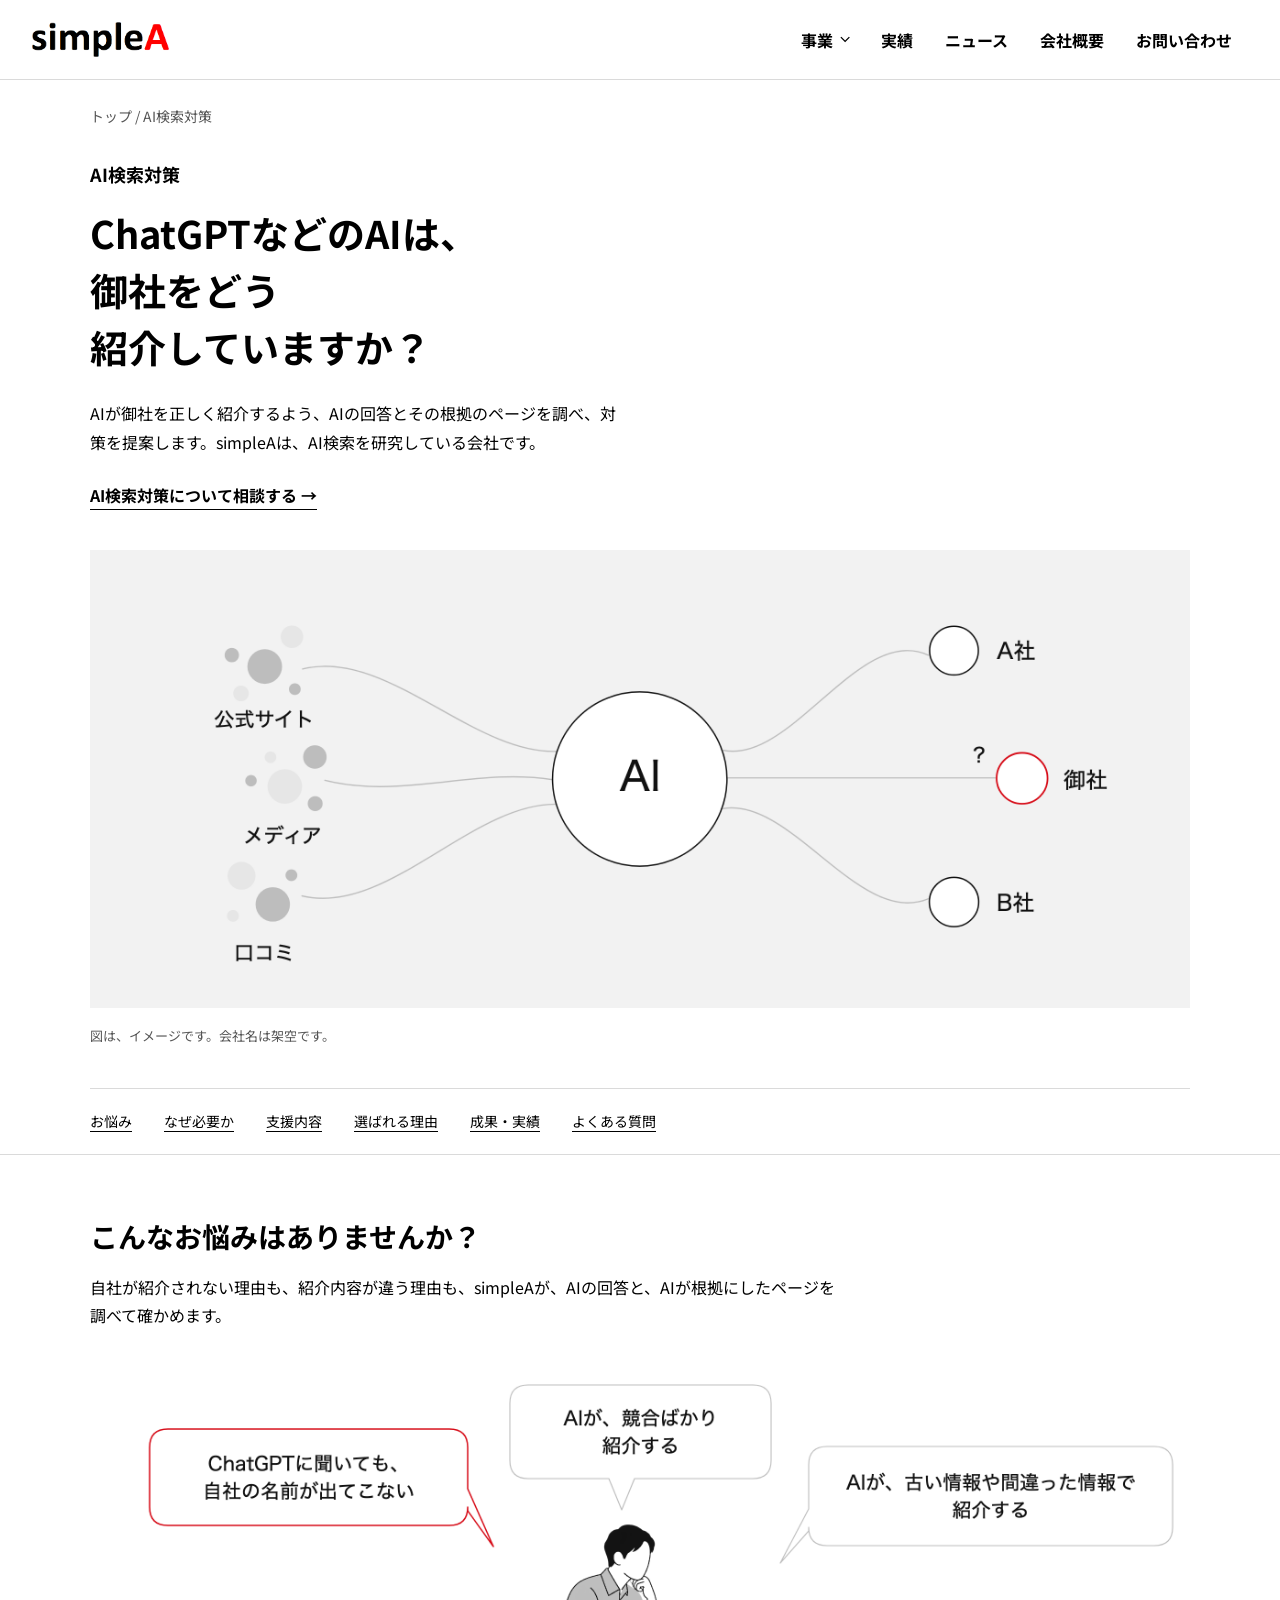
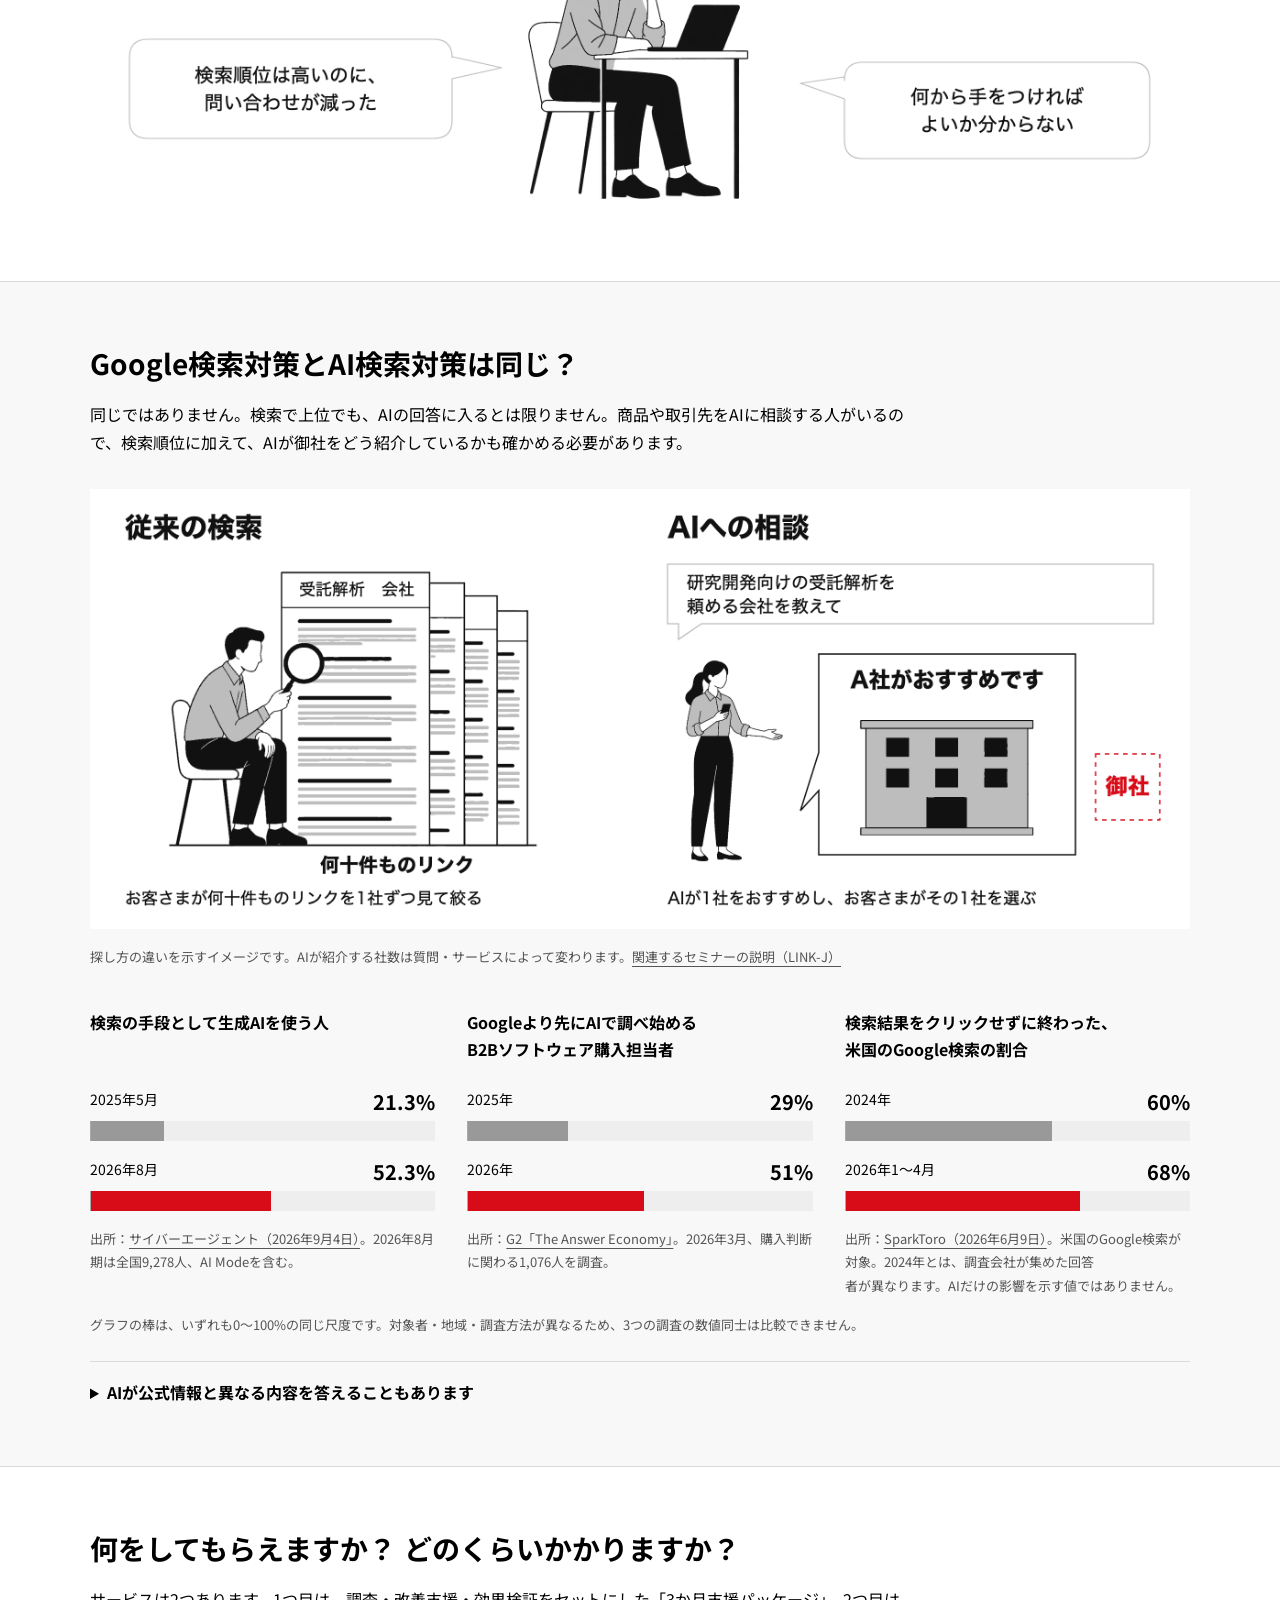
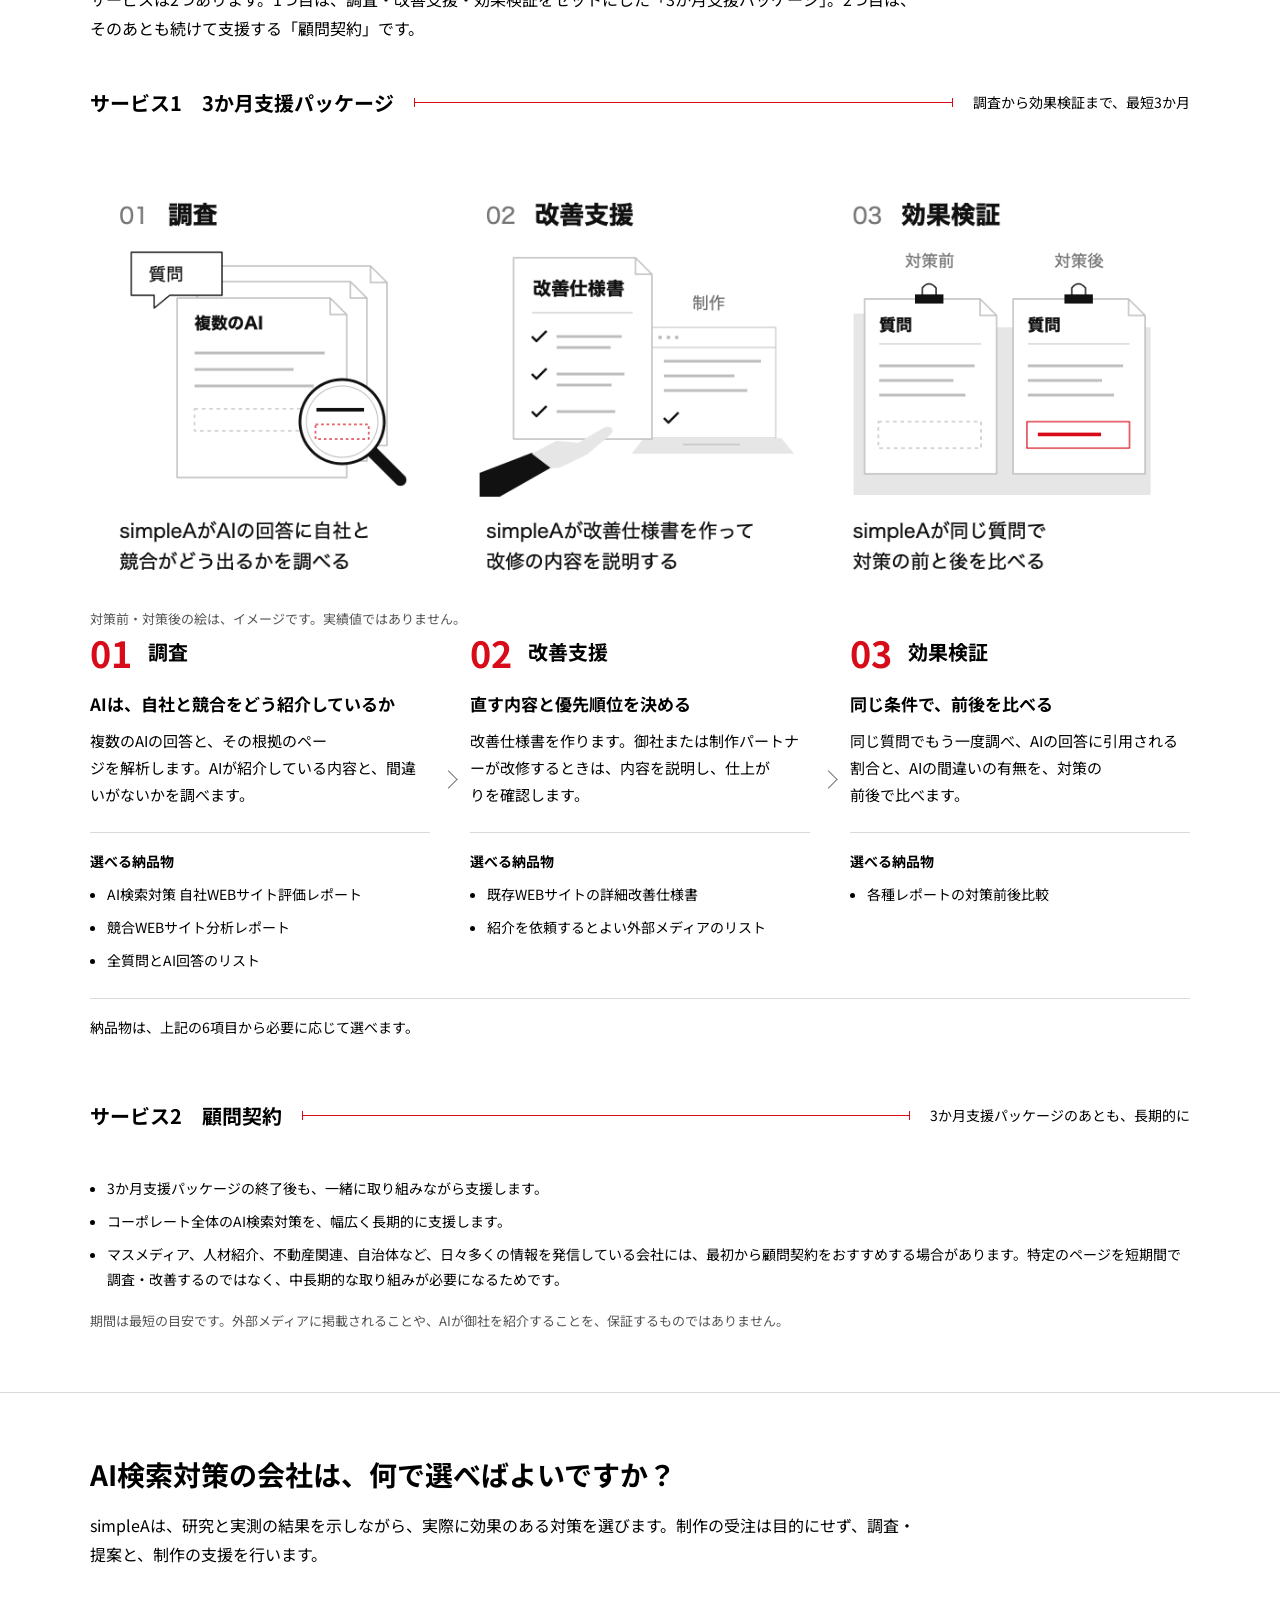
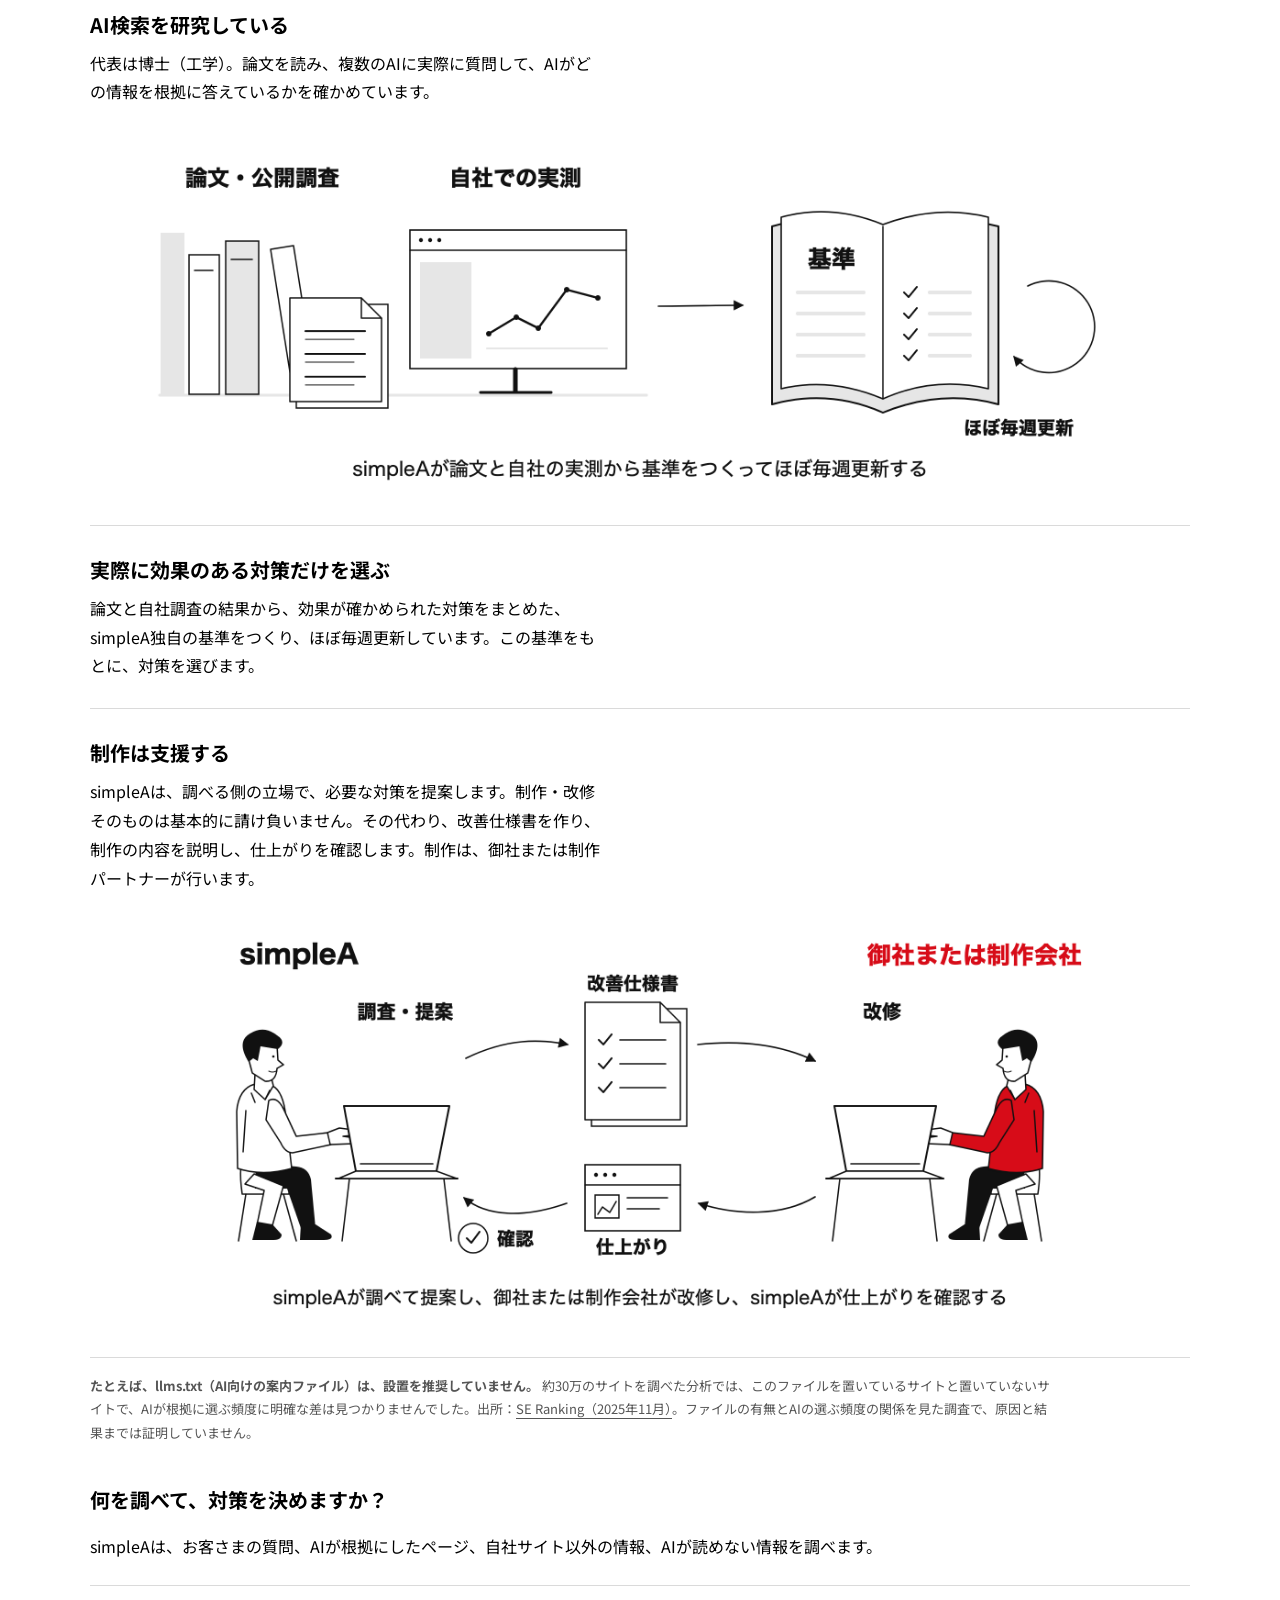
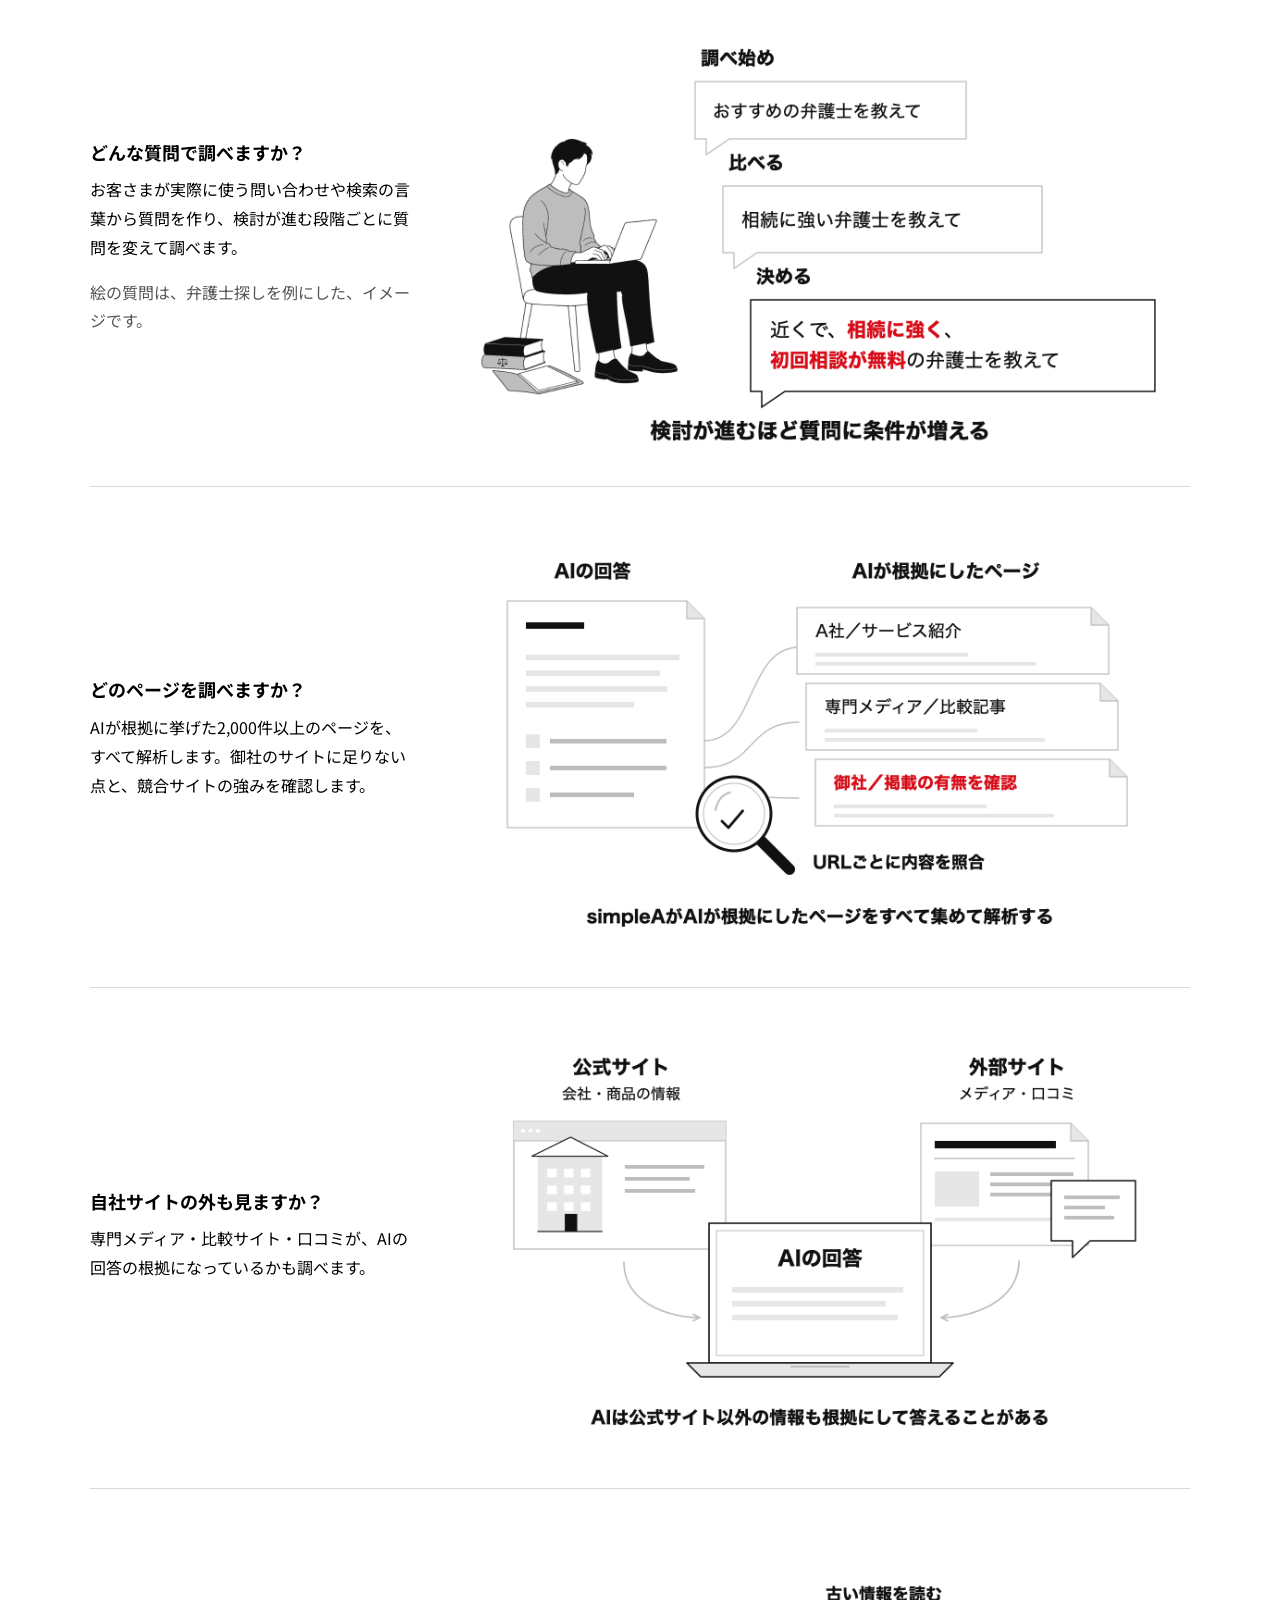
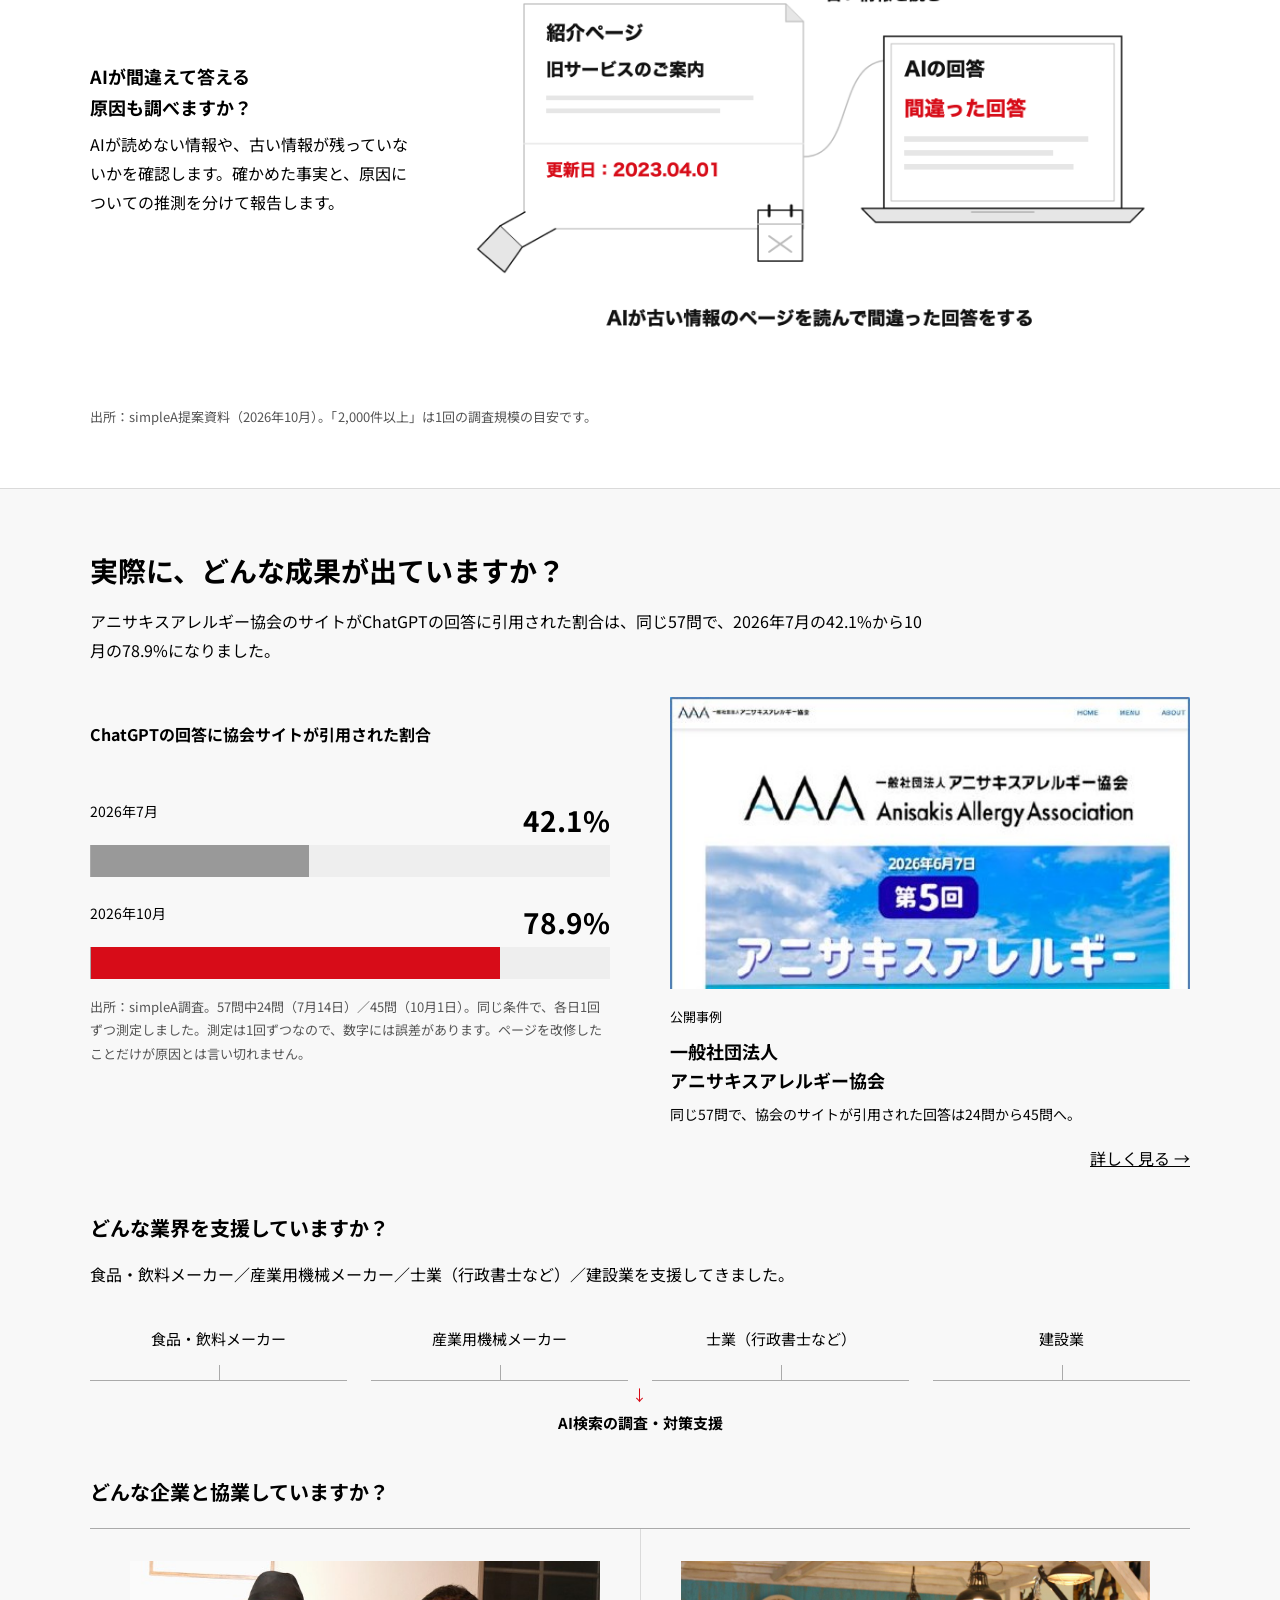
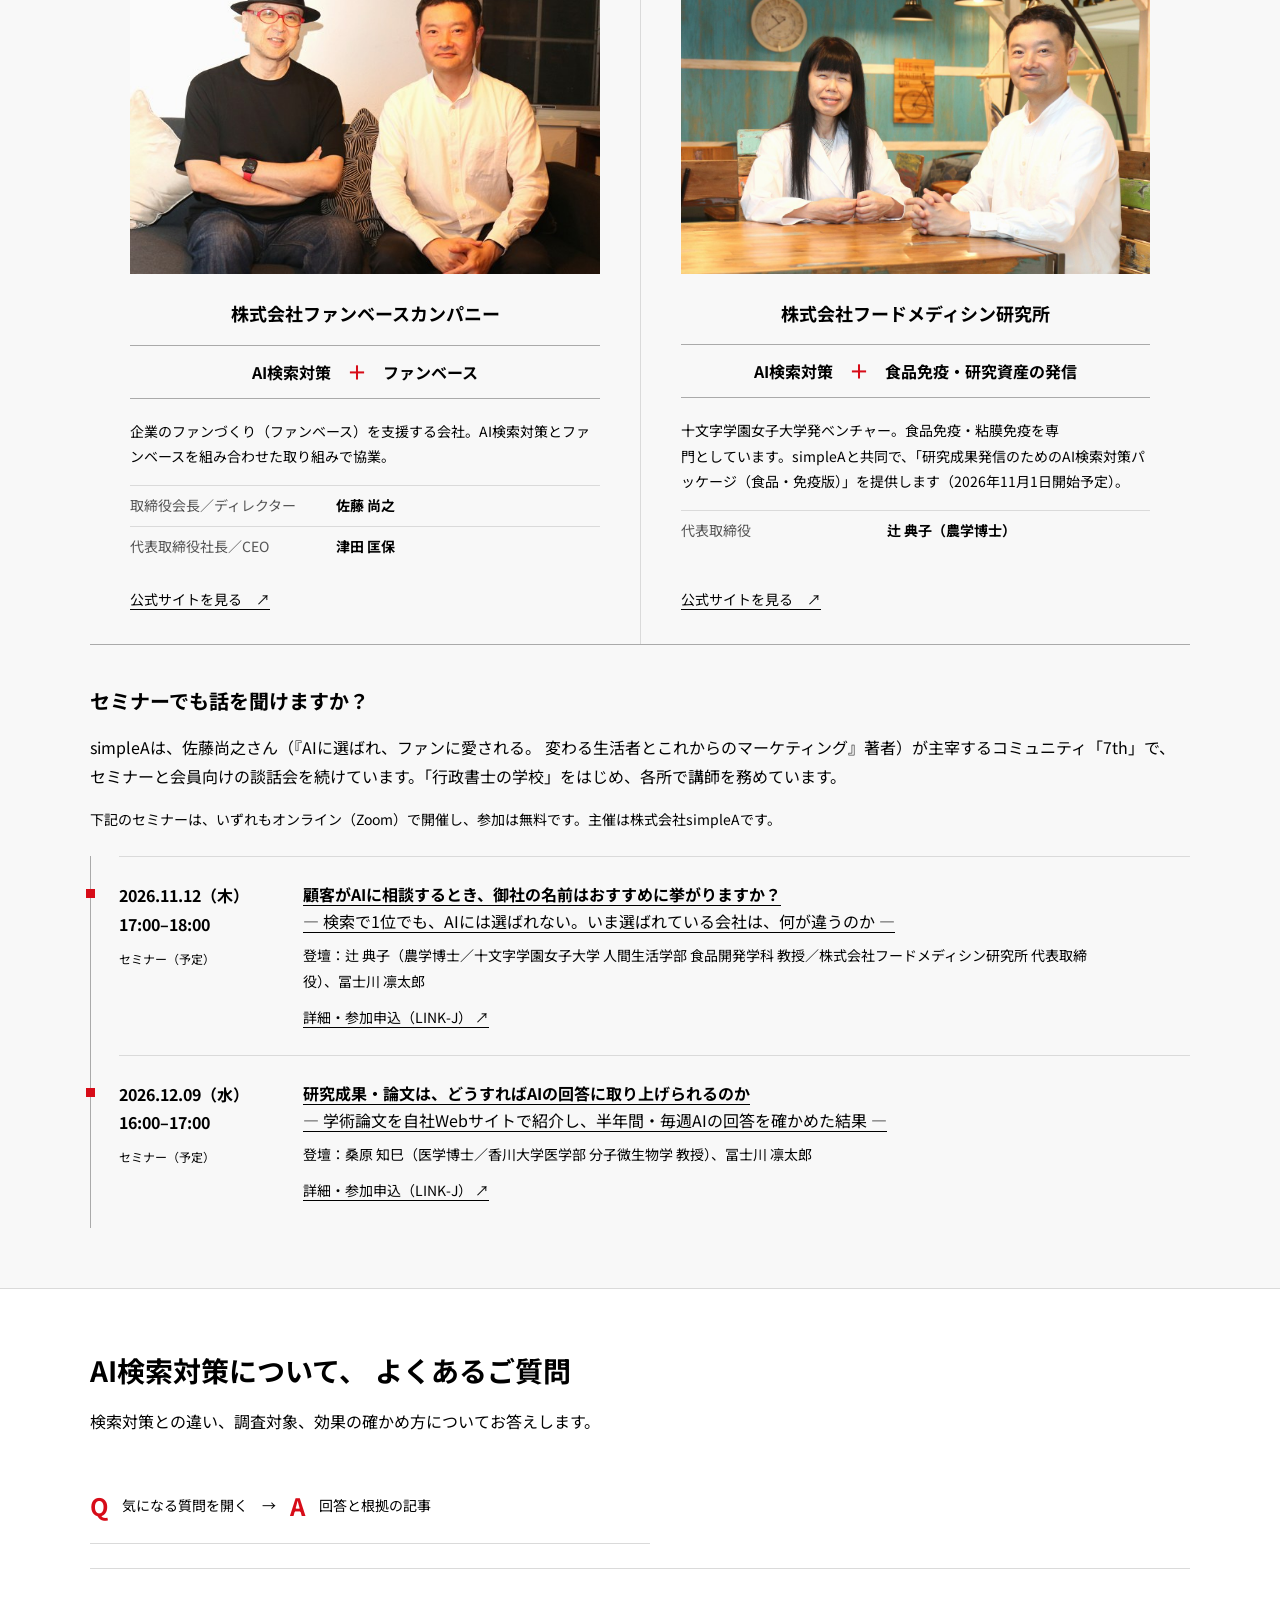
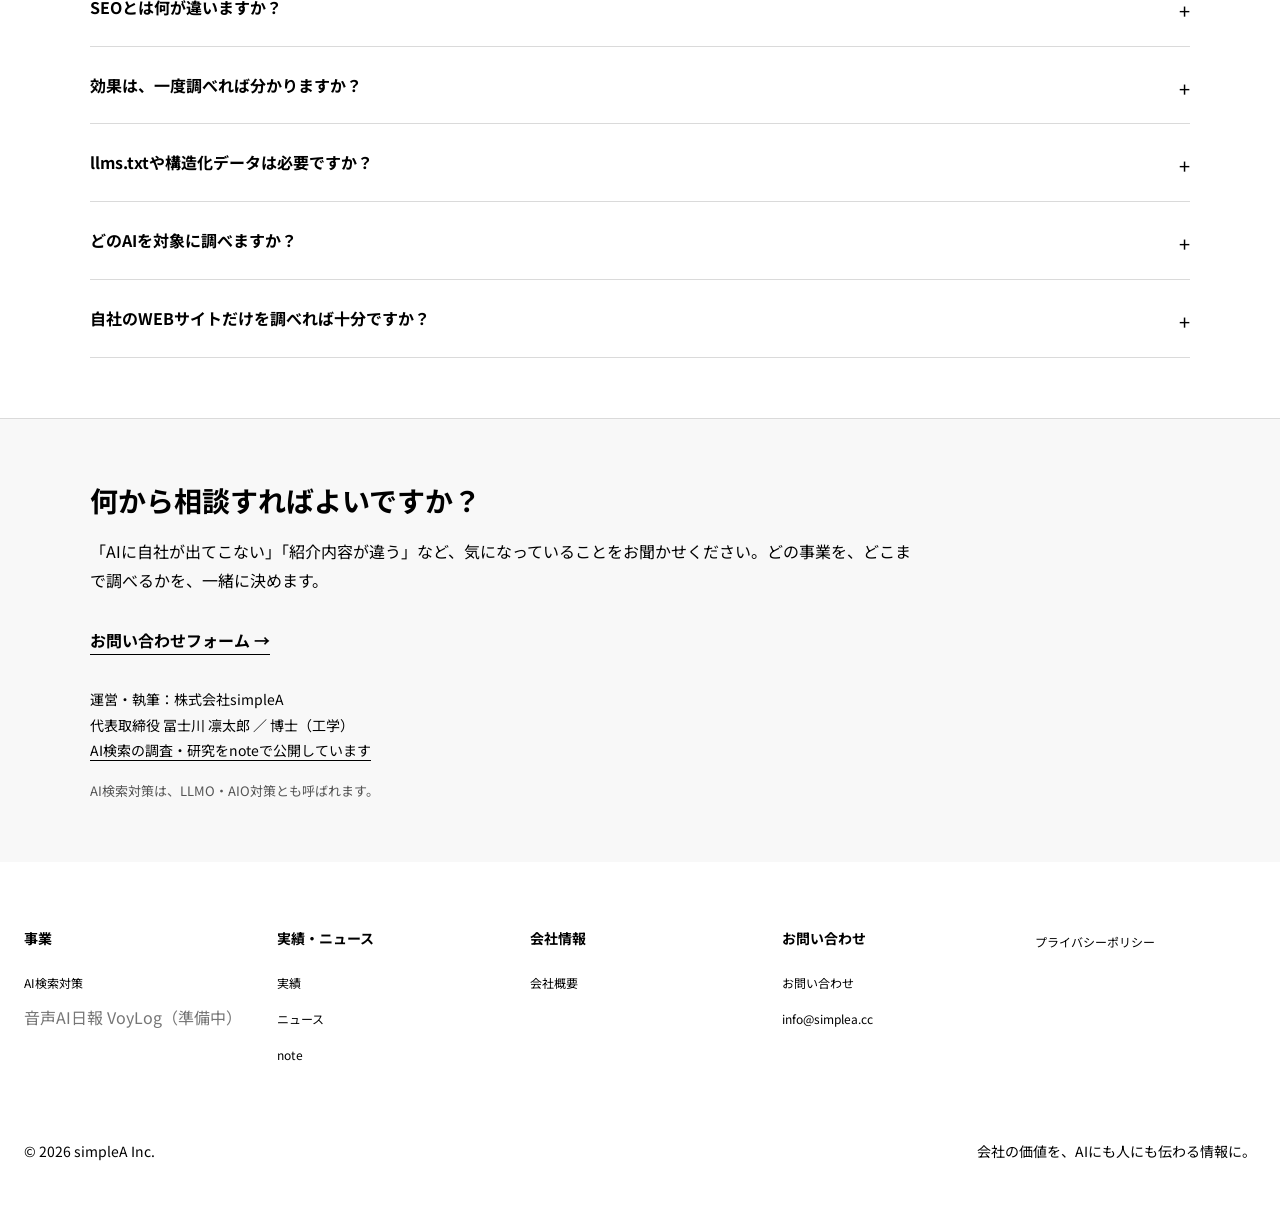
==== commit e040165d: "顧問契約の説明：向いている会社を、理由つきの文に変更 Co-Authored-By: Claude Sonnet 5.5 <noreply@anthropic.com>" ====
--- a/ai-search.html
+++ b/ai-search.html
@@ -4,7 +4,7 @@
 <nav class="nav" id="site-nav"><div class="business-nav">
 <div class="business-nav-heading"><a href="index.html#business" id="business-link">事業</a><button aria-controls="business-submenu" aria-expanded="false" aria-label="事業のメニューを開閉" class="business-toggle" type="button"></button></div>
 <div class="business-submenu" id="business-submenu" inert=""><div class="business-submenu-inner"><ul><li><a href="ai-search.html">AI検索対策</a></li><li><span class="soon-item">音声AI日報 VoyLog（準備中）</span></li></ul></div></div>
-</div><a href="index.html#results">実績</a><a href="index.html#news">ニュース</a><a href="index.html#company">会社概要</a><a class="contact" href="index.html#contact">お問い合わせ</a></nav></div></header><main><section class="ai-hero"><div class="wrap"><p class="crumb"><a href="index.html">トップ</a> / AI検索対策</p><div class="hero-grid"><div><h1><span>AI検索対策</span>ChatGPTなどのAIは、<br/>御社をどう<br class="pc"/>紹介していますか？</h1><p class="answer">AIが御社を正しく紹介するよう、AIの回答とその根拠のページを調べ、対<span class="keep-ending">策を提案します。</span>simpleAは、AI検索を研究し<span class="keep-ending">ている会社です。</span></p><a class="bar-link" href="contact.html">AI検索対策について相談する <span aria-hidden="true">→</span></a></div><figure class="hero-visual"><img src="img/figures/hero.png" alt="AIが会社を紹介する仕組みのイメージ図。公式サイト・メディア・口コミの情報がAIに集まり、AIがA社、B社、御社などの会社を紹介する。御社がどう紹介されているかは、？で示している。" width="2400" height="1000"/><figcaption class="source">図は、イメージです。会社名は架空です。</figcaption></figure></div><nav aria-label="このページの内容" class="page-nav"><a href="#concerns">お悩み</a><a href="#why">なぜ必要か</a><a href="#package">支援内容</a><a href="#features">選ばれる理由</a><a href="#results">成果・実績</a><a href="#faq">よくある質問</a></nav></div></section><section class="ai-section" id="concerns"><div class="wrap"><h2>こんなお悩みはありませんか？</h2><p class="answer">自社が紹介されない理由も、紹介内容が違う理由も、simpleAが、AIの回答と、AIが根拠にしたページを調<span class="keep-ending">べて確かめます。</span></p><figure class="figure-wide"><img src="img/figures/concerns.png" alt="お悩みの吹き出しの絵。「ChatGPTに聞いても、自社の名前が出てこない」「AIが、競合ばかり紹介する」「AIが、古い情報や間違った情報で紹介する」「検索順位は高いのに、問い合わせが減った」「何から手をつければよいか分からない」。" width="2400" height="1000" loading="lazy"/></figure><div class="sr-only"><ul class="concern-list"><li><p>ChatGPTに聞いても、<br/>自社の名前が出てこない</p></li><li><p>AIが、競合ばかり<br/>紹介する</p></li><li><p>AIが、古い情報や間違った情報で<br/>紹介する</p></li><li><p>検索順位は高いのに、<br/>問い合わせが減った</p></li><li><p>何から手をつければ<br/>よいか分からない</p></li></ul></div></div></section><section class="ai-section soft" id="why"><div class="wrap"><h2>Google検索対策とAI検索対策は同じ？</h2><p class="answer">同じではありません。検索で上位でも、AIの回答に入る<span class="keep-ending">とは限りません。</span>商品や取引先をAIに相談する人がいるので、検索順位に加えて、AIが御社をどう紹介しているかも確かめる<span class="keep-ending">必要があります。</span></p><figure class="figure-wide"><img src="img/figures/compare.png" alt="検索とAIの違いの絵。左の従来の検索では、お客さまが何十件ものリンクを1社ずつ見て絞る。右のAIへの相談では、AIがA社を1社だけおすすめし、お客さまがその1社を選ぶ。御社は、おすすめされていない。" width="2400" height="960" loading="lazy"/><figcaption class="source">探し方の違いを示すイメージです。AIが紹介する社数は質問・サービスによって変わります。<a href="https://www.link-j.org/member_event/article-54489.html">関連するセミナーの説明（LINK-J）</a></figcaption></figure><div class="statistics"><figure class="data-figure"><h3>検索の手段として生成AIを使う人</h3><div aria-label="検索の手段として生成AIを使う人。2025年5月 21.3%、2026年8月 52.3%。すべて0から100%の共通尺度。" class="bars" role="img"><div class="bar-row"><span>2025年5月</span><div class="bar-track"><i class="" style="width:21.3%"></i></div><strong>21.3%</strong></div><div class="bar-row"><span>2026年8月</span><div class="bar-track"><i class="current" style="width:52.3%"></i></div><strong>52.3%</strong></div></div><figcaption class="source">出所：<a href="https://www.cyberagent-adagency.com/news/1043/">サイバーエージェント（2026年9月4日）</a>。2026年8月期は全国9,278人、AI Modeを含む。</figcaption></figure><figure class="data-figure"><h3>Googleより先にAIで調べ始める<br/>B2Bソフトウェア購入担当者</h3><div aria-label="Googleより先にAIで調べ始めるB2Bソフトウェア購入担当者。2025年 29%、2026年 51%。すべて0から100%の共通尺度。" class="bars" role="img"><div class="bar-row"><span>2025年</span><div class="bar-track"><i class="" style="width:29%"></i></div><strong>29%</strong></div><div class="bar-row"><span>2026年</span><div class="bar-track"><i class="current" style="width:51%"></i></div><strong>51%</strong></div></div><figcaption class="source">出所：<a href="https://learn.g2.com/g2-2026-ai-search-insight-report">G2「The Answer Economy」</a>。2026年3月、購入判断に関わる1,076人を調査。</figcaption></figure><figure class="data-figure"><h3>検索結果をクリックせずに終わった、<br/>米国のGoogle検索の割合</h3><div aria-label="検索結果をクリックせずに終わった、米国のGoogle検索の割合。2024年 60%、2026年1〜4月 68%。すべて0から100%の共通尺度。" class="bars" role="img"><div class="bar-row"><span>2024年</span><div class="bar-track"><i class="" style="width:60%"></i></div><strong>60%</strong></div><div class="bar-row"><span>2026年1〜4月</span><div class="bar-track"><i class="current" style="width:68%"></i></div><strong>68%</strong></div></div><figcaption class="source">出所：<a href="https://sparktoro.com/blog/zero-click-search-what-still-works/">SparkToro（2026年6月9日）</a>。米国のGoogle検索が対象。2024年とは、調査会社が集めた回答<span class="keep-ending">者が異なります。</span>AIだけの影響を示す値ではありません。</figcaption></figure></div><p class="source">グラフの棒は、いずれも0〜100%<span class="keep-ending">の同じ尺度です。</span>対象者・地域・調査方法が異なるため、3つの調査の数値同士は<span class="keep-ending">比較できません。</span></p><details class="research-note"><summary>AIが公式情報と異なる内容を答えることもあります</summary><p>simpleAの調査では、AIが書いた乳酸菌の学名86件のうち5件が、公式資料と異<span class="keep-ending">なっていました。</span></p><p class="source">出所：simpleA調査（2026年<span class="keep-ending">10月21日）。</span>4つのAIに50問ずつ質問し、公式資料で確認できた学名の記述86件<span class="keep-ending">を照合しました。</span>一致は74件、不一致は5件、判定できなかっ<span class="keep-ending">たのは7件です。</span>AI全体の正確さを示すもの<span class="keep-ending">ではありません。</span></p></details></div></section><section class="ai-section" id="package"><div class="wrap"><h2><span class="heading-phrase">何をしてもらえますか？</span><span class="heading-phrase">どのくらいかかりますか？</span></h2><p class="answer">サービスは2つあります。1つ目は、調査・改善支援・効果検証をセットにした「3か月支援パッケージ」。2つ目は、そのあとも続けて支援する「顧問契約」です。</p><p class="flow-duration"><span>サービス1　3か月支援パッケージ</span><span aria-hidden="true" class="duration-rule"></span><span>調査から効果検証まで、最短3か月</span></p><figure class="figure-wide"><img src="img/figures/service3.png" alt="サービスの3つのステップの絵。01 調査：simpleAがAIの回答に自社と競合がどう出るかを調べる。02 改善支援：simpleAが改善仕様書を作って改修の内容を説明する。03 効果検証：simpleAが同じ質問で対策の前と後を比べる。" width="2400" height="900" loading="lazy"/><figcaption class="source">対策前・対策後の絵は、イメージです。実績値ではありません。</figcaption></figure><ol aria-label="調査、改善支援、効果検証の順に進めます" class="service-flow"><li><h3><span>01</span>調査</h3><h4>AIは、自社と競合をどう紹介しているか</h4><p>複数のAIの回答と、その根拠のペー<span class="keep-ending">ジを解析します。</span>AIが紹介している内容と、間違いがな<span class="keep-ending">いかを調べます。</span></p><div class="deliverables"><p>選べる納品物</p><ul><li>AI検索対策 自社WEBサイト評価レポート</li><li>競合WEBサイト分析レポート</li><li>全質問とAI回答のリスト</li></ul></div></li><li><h3><span>02</span>改善支援</h3><h4>直す内容と優先順位を決める</h4><p>改善仕様書を作ります。御社または制作パートナーが改修するときは、内容を説明し、仕上が<span class="keep-ending">りを確認します。</span></p><div class="deliverables"><p>選べる納品物</p><ul><li>既存WEBサイトの詳細改善仕様書</li><li>紹介を依頼するとよい外部メディアのリスト</li></ul></div></li><li><h3><span>03</span>効果検証</h3><h4>同じ条件で、前後を比べる</h4><p>同じ質問でもう一度調べ、AIの回答に引用される割合と、AIの間違いの有無を、対策の<span class="keep-ending">前後で比べます。</span></p><div class="deliverables"><p>選べる納品物</p><ul><li>各種レポートの対策前後比較</li></ul></div></li></ol><p class="deliverable-intro">納品物は、上記の6項目から必要に<span class="keep-ending">応じて選べます。</span></p><div class="advisory"><p class="flow-duration"><span>サービス2　顧問契約</span><span aria-hidden="true" class="duration-rule"></span><span>3か月支援パッケージのあとも、長期的に</span></p><ul><li>3か月支援パッケージの終了後も、一緒に取り組みながら支援します。</li><li>コーポレート全体のAI検索対策を、幅広く長期的に支援します。</li><li>マスメディア、人材紹介、不動産関連、自治体など、日々多くの情報を発信する企業を長期的に支援します。</li></ul></div><p class="source">期間は<span class="keep-ending">最短の目安です。</span>外部メディアに掲載されることや、AIが御社を紹介することを、保証するもの<span class="keep-ending">ではありません。</span></p></div></section><section class="ai-section" id="features"><div class="wrap"><h2>AI検索対策の会社は、何で選べばよいですか？</h2><p class="answer">simpleAは、研究と実測の結果を示しながら、実際に効果のある<span class="keep-ending">対策を選びます。</span>制作の受注は目的にせず、調査・提案と、制作の<span class="keep-ending">支援を行います。</span></p><div class="reason-list"><article><div><h3>AI検索を研究している</h3><p>代表<span class="keep-ending">は博士（工学）。</span>論文を読み、複数のAIに実際に質問して、AIがどの情報を根拠に答えているかを<span class="keep-ending">確かめています。</span></p></div><img src="img/figures/kijun.png" alt="基準の絵。simpleAが、論文・公開調査と自社での実測から基準をつくり、ほぼ毎週更新する。" width="2400" height="800" loading="lazy"/></article><article><div><h3>実際に効果のある対策だけを選ぶ</h3><p>論文と自社調査の結果から、効果が確かめられた対策をまとめた、simpleA独自の基準をつくり、ほぼ毎週<span class="keep-ending">更新しています。</span>この基準をもとに、<span class="keep-ending">対策を選びます。</span></p></div></article><article><div><h3>制作は支援する</h3><p>simpleAは、調べる側の立場で、必要な対<span class="keep-ending">策を提案します。</span>制作・改修そのものは基本的に<span class="keep-ending">請け負いません。</span>その代わり、改善仕様書を作り、制作の内容を説明し、仕上が<span class="keep-ending">りを確認します。</span>制作は、御社または制作パート<span class="keep-ending">ナーが行います。</span></p></div><img src="img/figures/roles.png" alt="役割分担の絵。simpleAが調べて提案し、御社または制作会社が改修し、simpleAが仕上がりを確認する。" width="2400" height="900" loading="lazy"/></article></div><p class="source research-example"><strong>たとえば、llms.txt（AI向けの案内ファイル）は、設置を推奨し<span class="keep-ending">ていません。</span></strong> 約30万のサイトを調べた分析では、このファイルを置いているサイトと置いていないサイトで、AIが根拠に選ぶ頻度に明確な差は見つ<span class="keep-ending">かりませんでした。</span>出所：<a href="https://seranking.com/blog/llms-txt/">SE Ranking（2025年11月）</a>。ファイルの有無とAIの選ぶ頻度の関係を見た調査で、原因と結果までは証明し<span class="keep-ending">ていません。</span></p><h3 class="subheading">何を調べて、対策を決めますか？</h3><p>simpleAは、お客さまの質問、AIが根拠にしたページ、自社サイト以外の情報、AIが読めない<span class="keep-ending">情報を調べます。</span></p><div class="investigation"><article><div><h4>どんな質問で調べますか？</h4><p>お客さまが実際に使う問い合わせや検索の言葉から質問を作り、検討が進む段階ごとに質問を<span class="keep-ending">変えて調べます。</span></p><p class="source">絵の質問は、弁護士探しを例にした、イメージです。</p></div><img src="img/figures/questions.png" alt="質問の絵。弁護士を探す場面で、検討が進むほど質問に条件が増える。調べ始めは「おすすめの弁護士を教えて」、比べるは「相続に強い弁護士を教えて」、決めるは「近くで、相続に強く、初回相談が無料の弁護士を教えて」。" width="1600" height="960" loading="lazy"/></article><article><div><h4>どのページを調べますか？</h4><p>AIが根拠に挙げた2,000件以上のページを、す<span class="keep-ending">べて解析します。</span>御社のサイトに足りない点と、競合サイトの強<span class="keep-ending">みを確認します。</span></p></div><img src="img/figures/pages.png" alt="根拠ページの絵。simpleAが、AIが根拠にしたページをすべて集めて解析する。A社のサービス紹介、専門メディアの比較記事、御社の掲載の有無を、URLごとに照合する。" width="1600" height="960" loading="lazy"/></article><article><div><h4>自社サイトの外も見ますか？</h4><p>専門メディア・比較サイト・口コミが、AIの回答の根拠になってい<span class="keep-ending">るかも調べます。</span></p></div><img src="img/figures/outside.png" alt="公式サイトと外部サイトの絵。AIは、公式サイト（会社・商品の情報）以外に、外部サイト（メディア・口コミ）の情報も根拠にして答えることがある。" width="1600" height="960" loading="lazy"/></article><article><div><h4>AIが間違えて答える原因も調べますか？</h4><p>AIが読めない情報や、古い情報が残っていない<span class="keep-ending">かを確認します。</span>確かめた事実と、原因についての推測を分<span class="keep-ending">けて報告します。</span></p></div><img src="img/figures/old.png" alt="古い情報の絵。AIが、更新日が2023年4月1日の旧サービスのご案内のページを読んで、間違った回答をする。" width="1600" height="960" loading="lazy"/></article></div><p class="source">出所：simpleA提案資料（20<span class="keep-ending">26年10月）。</span>「2,000件以上」は1回の調査<span class="keep-ending">規模の目安です。</span></p></div></section><section class="ai-section soft" id="results"><div class="wrap"><h2>実際に、どんな成果が出ていますか？</h2><p class="answer">アニサキスアレルギー協会のサイトがChatGPTの回答に引用された割合は、同じ57問で、2026年7月の42.1%から10月の78.9<span class="keep-ending">%になりました。</span></p><div class="result-grid"><figure class="data-figure"><h3>ChatGPTの回答に協会サイトが引用された割合</h3><div aria-label="ChatGPTの回答に協会サイトが引用された割合。2026年7月 42.1%、2026年10月 78.9%。すべて0から100%の共通尺度。" class="bars" role="img"><div class="bar-row"><span>2026年7月</span><div class="bar-track"><i class="" style="width:42.1%"></i></div><strong>42.1%</strong></div><div class="bar-row"><span>2026年10月</span><div class="bar-track"><i class="current" style="width:78.9%"></i></div><strong>78.9%</strong></div></div><figcaption class="source">出所：simpleA調査。57問中24問（7月14日）／45問（10月1日）。同じ条件で、各日1回ず<span class="keep-ending">つ測定しました。</span>測定は1回ずつなので、数字には<span class="keep-ending">誤差があります。</span>ページを改修したことだけが原因とは<span class="keep-ending">言い切れません。</span></figcaption></figure><a class="case-link" href="case-ai-search.html"><img alt="アニサキスアレルギー協会サイトの画面" height="360" src="img/case/aaa-site.jpg" width="640"/><span>公開事例</span><h3>一般社団法人<br/>アニサキスアレルギー協会</h3><p>同じ57問で、協会のサイトが引用された回答は24<span class="keep-ending">問から45問へ。</span></p><span class="read-more">詳しく見る →</span></a></div><h3 class="subheading">どんな業界を支援していますか？</h3><p class="industry-copy">食品・飲料メーカー／産業用機械メーカー／士業（行政書士など）／建設業を支<span class="keep-ending">援してきました。</span></p><div aria-label="支援してきた4業界：食品・飲料メーカー、産業用機械メーカー、士業、建設業" class="industry-diagram" role="img"><span>食品・飲料メーカー</span><span>産業用機械メーカー</span><span>士業（行政書士など）</span><span>建設業</span><strong>AI検索の調査・対策支援</strong></div><h3 class="subheading">どんな企業と協業していますか？</h3><ul class="partner-list">
+</div><a href="index.html#results">実績</a><a href="index.html#news">ニュース</a><a href="index.html#company">会社概要</a><a class="contact" href="index.html#contact">お問い合わせ</a></nav></div></header><main><section class="ai-hero"><div class="wrap"><p class="crumb"><a href="index.html">トップ</a> / AI検索対策</p><div class="hero-grid"><div><h1><span>AI検索対策</span>ChatGPTなどのAIは、<br/>御社をどう<br class="pc"/>紹介していますか？</h1><p class="answer">AIが御社を正しく紹介するよう、AIの回答とその根拠のページを調べ、対<span class="keep-ending">策を提案します。</span>simpleAは、AI検索を研究し<span class="keep-ending">ている会社です。</span></p><a class="bar-link" href="contact.html">AI検索対策について相談する <span aria-hidden="true">→</span></a></div><figure class="hero-visual"><img src="img/figures/hero.png" alt="AIが会社を紹介する仕組みのイメージ図。公式サイト・メディア・口コミの情報がAIに集まり、AIがA社、B社、御社などの会社を紹介する。御社がどう紹介されているかは、？で示している。" width="2400" height="1000"/><figcaption class="source">図は、イメージです。会社名は架空です。</figcaption></figure></div><nav aria-label="このページの内容" class="page-nav"><a href="#concerns">お悩み</a><a href="#why">なぜ必要か</a><a href="#package">支援内容</a><a href="#features">選ばれる理由</a><a href="#results">成果・実績</a><a href="#faq">よくある質問</a></nav></div></section><section class="ai-section" id="concerns"><div class="wrap"><h2>こんなお悩みはありませんか？</h2><p class="answer">自社が紹介されない理由も、紹介内容が違う理由も、simpleAが、AIの回答と、AIが根拠にしたページを調<span class="keep-ending">べて確かめます。</span></p><figure class="figure-wide"><img src="img/figures/concerns.png" alt="お悩みの吹き出しの絵。「ChatGPTに聞いても、自社の名前が出てこない」「AIが、競合ばかり紹介する」「AIが、古い情報や間違った情報で紹介する」「検索順位は高いのに、問い合わせが減った」「何から手をつければよいか分からない」。" width="2400" height="1000" loading="lazy"/></figure><div class="sr-only"><ul class="concern-list"><li><p>ChatGPTに聞いても、<br/>自社の名前が出てこない</p></li><li><p>AIが、競合ばかり<br/>紹介する</p></li><li><p>AIが、古い情報や間違った情報で<br/>紹介する</p></li><li><p>検索順位は高いのに、<br/>問い合わせが減った</p></li><li><p>何から手をつければ<br/>よいか分からない</p></li></ul></div></div></section><section class="ai-section soft" id="why"><div class="wrap"><h2>Google検索対策とAI検索対策は同じ？</h2><p class="answer">同じではありません。検索で上位でも、AIの回答に入る<span class="keep-ending">とは限りません。</span>商品や取引先をAIに相談する人がいるので、検索順位に加えて、AIが御社をどう紹介しているかも確かめる<span class="keep-ending">必要があります。</span></p><figure class="figure-wide"><img src="img/figures/compare.png" alt="検索とAIの違いの絵。左の従来の検索では、お客さまが何十件ものリンクを1社ずつ見て絞る。右のAIへの相談では、AIがA社を1社だけおすすめし、お客さまがその1社を選ぶ。御社は、おすすめされていない。" width="2400" height="960" loading="lazy"/><figcaption class="source">探し方の違いを示すイメージです。AIが紹介する社数は質問・サービスによって変わります。<a href="https://www.link-j.org/member_event/article-54489.html">関連するセミナーの説明（LINK-J）</a></figcaption></figure><div class="statistics"><figure class="data-figure"><h3>検索の手段として生成AIを使う人</h3><div aria-label="検索の手段として生成AIを使う人。2025年5月 21.3%、2026年8月 52.3%。すべて0から100%の共通尺度。" class="bars" role="img"><div class="bar-row"><span>2025年5月</span><div class="bar-track"><i class="" style="width:21.3%"></i></div><strong>21.3%</strong></div><div class="bar-row"><span>2026年8月</span><div class="bar-track"><i class="current" style="width:52.3%"></i></div><strong>52.3%</strong></div></div><figcaption class="source">出所：<a href="https://www.cyberagent-adagency.com/news/1043/">サイバーエージェント（2026年9月4日）</a>。2026年8月期は全国9,278人、AI Modeを含む。</figcaption></figure><figure class="data-figure"><h3>Googleより先にAIで調べ始める<br/>B2Bソフトウェア購入担当者</h3><div aria-label="Googleより先にAIで調べ始めるB2Bソフトウェア購入担当者。2025年 29%、2026年 51%。すべて0から100%の共通尺度。" class="bars" role="img"><div class="bar-row"><span>2025年</span><div class="bar-track"><i class="" style="width:29%"></i></div><strong>29%</strong></div><div class="bar-row"><span>2026年</span><div class="bar-track"><i class="current" style="width:51%"></i></div><strong>51%</strong></div></div><figcaption class="source">出所：<a href="https://learn.g2.com/g2-2026-ai-search-insight-report">G2「The Answer Economy」</a>。2026年3月、購入判断に関わる1,076人を調査。</figcaption></figure><figure class="data-figure"><h3>検索結果をクリックせずに終わった、<br/>米国のGoogle検索の割合</h3><div aria-label="検索結果をクリックせずに終わった、米国のGoogle検索の割合。2024年 60%、2026年1〜4月 68%。すべて0から100%の共通尺度。" class="bars" role="img"><div class="bar-row"><span>2024年</span><div class="bar-track"><i class="" style="width:60%"></i></div><strong>60%</strong></div><div class="bar-row"><span>2026年1〜4月</span><div class="bar-track"><i class="current" style="width:68%"></i></div><strong>68%</strong></div></div><figcaption class="source">出所：<a href="https://sparktoro.com/blog/zero-click-search-what-still-works/">SparkToro（2026年6月9日）</a>。米国のGoogle検索が対象。2024年とは、調査会社が集めた回答<span class="keep-ending">者が異なります。</span>AIだけの影響を示す値ではありません。</figcaption></figure></div><p class="source">グラフの棒は、いずれも0〜100%<span class="keep-ending">の同じ尺度です。</span>対象者・地域・調査方法が異なるため、3つの調査の数値同士は<span class="keep-ending">比較できません。</span></p><details class="research-note"><summary>AIが公式情報と異なる内容を答えることもあります</summary><p>simpleAの調査では、AIが書いた乳酸菌の学名86件のうち5件が、公式資料と異<span class="keep-ending">なっていました。</span></p><p class="source">出所：simpleA調査（2026年<span class="keep-ending">10月21日）。</span>4つのAIに50問ずつ質問し、公式資料で確認できた学名の記述86件<span class="keep-ending">を照合しました。</span>一致は74件、不一致は5件、判定できなかっ<span class="keep-ending">たのは7件です。</span>AI全体の正確さを示すもの<span class="keep-ending">ではありません。</span></p></details></div></section><section class="ai-section" id="package"><div class="wrap"><h2><span class="heading-phrase">何をしてもらえますか？</span><span class="heading-phrase">どのくらいかかりますか？</span></h2><p class="answer">サービスは2つあります。1つ目は、調査・改善支援・効果検証をセットにした「3か月支援パッケージ」。2つ目は、そのあとも続けて支援する「顧問契約」です。</p><p class="flow-duration"><span>サービス1　3か月支援パッケージ</span><span aria-hidden="true" class="duration-rule"></span><span>調査から効果検証まで、最短3か月</span></p><figure class="figure-wide"><img src="img/figures/service3.png" alt="サービスの3つのステップの絵。01 調査：simpleAがAIの回答に自社と競合がどう出るかを調べる。02 改善支援：simpleAが改善仕様書を作って改修の内容を説明する。03 効果検証：simpleAが同じ質問で対策の前と後を比べる。" width="2400" height="900" loading="lazy"/><figcaption class="source">対策前・対策後の絵は、イメージです。実績値ではありません。</figcaption></figure><ol aria-label="調査、改善支援、効果検証の順に進めます" class="service-flow"><li><h3><span>01</span>調査</h3><h4>AIは、自社と競合をどう紹介しているか</h4><p>複数のAIの回答と、その根拠のペー<span class="keep-ending">ジを解析します。</span>AIが紹介している内容と、間違いがな<span class="keep-ending">いかを調べます。</span></p><div class="deliverables"><p>選べる納品物</p><ul><li>AI検索対策 自社WEBサイト評価レポート</li><li>競合WEBサイト分析レポート</li><li>全質問とAI回答のリスト</li></ul></div></li><li><h3><span>02</span>改善支援</h3><h4>直す内容と優先順位を決める</h4><p>改善仕様書を作ります。御社または制作パートナーが改修するときは、内容を説明し、仕上が<span class="keep-ending">りを確認します。</span></p><div class="deliverables"><p>選べる納品物</p><ul><li>既存WEBサイトの詳細改善仕様書</li><li>紹介を依頼するとよい外部メディアのリスト</li></ul></div></li><li><h3><span>03</span>効果検証</h3><h4>同じ条件で、前後を比べる</h4><p>同じ質問でもう一度調べ、AIの回答に引用される割合と、AIの間違いの有無を、対策の<span class="keep-ending">前後で比べます。</span></p><div class="deliverables"><p>選べる納品物</p><ul><li>各種レポートの対策前後比較</li></ul></div></li></ol><p class="deliverable-intro">納品物は、上記の6項目から必要に<span class="keep-ending">応じて選べます。</span></p><div class="advisory"><p class="flow-duration"><span>サービス2　顧問契約</span><span aria-hidden="true" class="duration-rule"></span><span>3か月支援パッケージのあとも、長期的に</span></p><ul><li>3か月支援パッケージの終了後も、一緒に取り組みながら支援します。</li><li>コーポレート全体のAI検索対策を、幅広く長期的に支援します。</li><li>マスメディア、人材紹介、不動産関連、自治体など、日々多くの情報を発信している会社には、最初から顧問契約をおすすめする<span class="keep-ending">場合があります。</span>特定のページを短期間で調査・改善する<span class="keep-ending">のではなく、</span>中長期的な取り組みが必要<span class="keep-ending">になるためです。</span></li></ul></div><p class="source">期間は<span class="keep-ending">最短の目安です。</span>外部メディアに掲載されることや、AIが御社を紹介することを、保証するもの<span class="keep-ending">ではありません。</span></p></div></section><section class="ai-section" id="features"><div class="wrap"><h2>AI検索対策の会社は、何で選べばよいですか？</h2><p class="answer">simpleAは、研究と実測の結果を示しながら、実際に効果のある<span class="keep-ending">対策を選びます。</span>制作の受注は目的にせず、調査・提案と、制作の<span class="keep-ending">支援を行います。</span></p><div class="reason-list"><article><div><h3>AI検索を研究している</h3><p>代表<span class="keep-ending">は博士（工学）。</span>論文を読み、複数のAIに実際に質問して、AIがどの情報を根拠に答えているかを<span class="keep-ending">確かめています。</span></p></div><img src="img/figures/kijun.png" alt="基準の絵。simpleAが、論文・公開調査と自社での実測から基準をつくり、ほぼ毎週更新する。" width="2400" height="800" loading="lazy"/></article><article><div><h3>実際に効果のある対策だけを選ぶ</h3><p>論文と自社調査の結果から、効果が確かめられた対策をまとめた、simpleA独自の基準をつくり、ほぼ毎週<span class="keep-ending">更新しています。</span>この基準をもとに、<span class="keep-ending">対策を選びます。</span></p></div></article><article><div><h3>制作は支援する</h3><p>simpleAは、調べる側の立場で、必要な対<span class="keep-ending">策を提案します。</span>制作・改修そのものは基本的に<span class="keep-ending">請け負いません。</span>その代わり、改善仕様書を作り、制作の内容を説明し、仕上が<span class="keep-ending">りを確認します。</span>制作は、御社または制作パート<span class="keep-ending">ナーが行います。</span></p></div><img src="img/figures/roles.png" alt="役割分担の絵。simpleAが調べて提案し、御社または制作会社が改修し、simpleAが仕上がりを確認する。" width="2400" height="900" loading="lazy"/></article></div><p class="source research-example"><strong>たとえば、llms.txt（AI向けの案内ファイル）は、設置を推奨し<span class="keep-ending">ていません。</span></strong> 約30万のサイトを調べた分析では、このファイルを置いているサイトと置いていないサイトで、AIが根拠に選ぶ頻度に明確な差は見つ<span class="keep-ending">かりませんでした。</span>出所：<a href="https://seranking.com/blog/llms-txt/">SE Ranking（2025年11月）</a>。ファイルの有無とAIの選ぶ頻度の関係を見た調査で、原因と結果までは証明し<span class="keep-ending">ていません。</span></p><h3 class="subheading">何を調べて、対策を決めますか？</h3><p>simpleAは、お客さまの質問、AIが根拠にしたページ、自社サイト以外の情報、AIが読めない<span class="keep-ending">情報を調べます。</span></p><div class="investigation"><article><div><h4>どんな質問で調べますか？</h4><p>お客さまが実際に使う問い合わせや検索の言葉から質問を作り、検討が進む段階ごとに質問を<span class="keep-ending">変えて調べます。</span></p><p class="source">絵の質問は、弁護士探しを例にした、イメージです。</p></div><img src="img/figures/questions.png" alt="質問の絵。弁護士を探す場面で、検討が進むほど質問に条件が増える。調べ始めは「おすすめの弁護士を教えて」、比べるは「相続に強い弁護士を教えて」、決めるは「近くで、相続に強く、初回相談が無料の弁護士を教えて」。" width="1600" height="960" loading="lazy"/></article><article><div><h4>どのページを調べますか？</h4><p>AIが根拠に挙げた2,000件以上のページを、す<span class="keep-ending">べて解析します。</span>御社のサイトに足りない点と、競合サイトの強<span class="keep-ending">みを確認します。</span></p></div><img src="img/figures/pages.png" alt="根拠ページの絵。simpleAが、AIが根拠にしたページをすべて集めて解析する。A社のサービス紹介、専門メディアの比較記事、御社の掲載の有無を、URLごとに照合する。" width="1600" height="960" loading="lazy"/></article><article><div><h4>自社サイトの外も見ますか？</h4><p>専門メディア・比較サイト・口コミが、AIの回答の根拠になってい<span class="keep-ending">るかも調べます。</span></p></div><img src="img/figures/outside.png" alt="公式サイトと外部サイトの絵。AIは、公式サイト（会社・商品の情報）以外に、外部サイト（メディア・口コミ）の情報も根拠にして答えることがある。" width="1600" height="960" loading="lazy"/></article><article><div><h4>AIが間違えて答える原因も調べますか？</h4><p>AIが読めない情報や、古い情報が残っていない<span class="keep-ending">かを確認します。</span>確かめた事実と、原因についての推測を分<span class="keep-ending">けて報告します。</span></p></div><img src="img/figures/old.png" alt="古い情報の絵。AIが、更新日が2023年4月1日の旧サービスのご案内のページを読んで、間違った回答をする。" width="1600" height="960" loading="lazy"/></article></div><p class="source">出所：simpleA提案資料（20<span class="keep-ending">26年10月）。</span>「2,000件以上」は1回の調査<span class="keep-ending">規模の目安です。</span></p></div></section><section class="ai-section soft" id="results"><div class="wrap"><h2>実際に、どんな成果が出ていますか？</h2><p class="answer">アニサキスアレルギー協会のサイトがChatGPTの回答に引用された割合は、同じ57問で、2026年7月の42.1%から10月の78.9<span class="keep-ending">%になりました。</span></p><div class="result-grid"><figure class="data-figure"><h3>ChatGPTの回答に協会サイトが引用された割合</h3><div aria-label="ChatGPTの回答に協会サイトが引用された割合。2026年7月 42.1%、2026年10月 78.9%。すべて0から100%の共通尺度。" class="bars" role="img"><div class="bar-row"><span>2026年7月</span><div class="bar-track"><i class="" style="width:42.1%"></i></div><strong>42.1%</strong></div><div class="bar-row"><span>2026年10月</span><div class="bar-track"><i class="current" style="width:78.9%"></i></div><strong>78.9%</strong></div></div><figcaption class="source">出所：simpleA調査。57問中24問（7月14日）／45問（10月1日）。同じ条件で、各日1回ず<span class="keep-ending">つ測定しました。</span>測定は1回ずつなので、数字には<span class="keep-ending">誤差があります。</span>ページを改修したことだけが原因とは<span class="keep-ending">言い切れません。</span></figcaption></figure><a class="case-link" href="case-ai-search.html"><img alt="アニサキスアレルギー協会サイトの画面" height="360" src="img/case/aaa-site.jpg" width="640"/><span>公開事例</span><h3>一般社団法人<br/>アニサキスアレルギー協会</h3><p>同じ57問で、協会のサイトが引用された回答は24<span class="keep-ending">問から45問へ。</span></p><span class="read-more">詳しく見る →</span></a></div><h3 class="subheading">どんな業界を支援していますか？</h3><p class="industry-copy">食品・飲料メーカー／産業用機械メーカー／士業（行政書士など）／建設業を支<span class="keep-ending">援してきました。</span></p><div aria-label="支援してきた4業界：食品・飲料メーカー、産業用機械メーカー、士業、建設業" class="industry-diagram" role="img"><span>食品・飲料メーカー</span><span>産業用機械メーカー</span><span>士業（行政書士など）</span><span>建設業</span><strong>AI検索の調査・対策支援</strong></div><h3 class="subheading">どんな企業と協業していますか？</h3><ul class="partner-list">
 <li><img alt="ファンベースカンパニーの代表との共同の写真" height="440" loading="lazy" src="img/partner/fanbase.jpg" width="660"/><h4>株式会社ファンベースカンパニー</h4><p aria-label="AI検索対策とファンベースを組み合わせて協業" class="pair"><strong>AI検索対策</strong><span aria-hidden="true">＋</span><strong>ファンベース</strong></p><p>企業のファンづくり（ファンベース）<span class="keep-ending">を支援する会社。</span>AI検索対策とファンベースを組み合わせた<span class="keep-ending">取り組みで協業。</span></p><dl class="partner-people"><div><dt>取締役会長／ディレクター</dt><dd>佐藤 尚之</dd></div><div><dt>代表取締役社長／CEO</dt><dd>津田 匡保</dd></div></dl><a class="text-link" href="https://www.fanbasecompany.com/" rel="noopener" target="_blank">公式サイトを見る　↗</a></li>
 <li><img alt="フードメディシン研究所の代表との共同の写真" height="800" loading="lazy" src="img/partner/foodmedi.jpg" width="1200"/><h4>株式会社フードメディシン研究所</h4><p aria-label="AI検索対策と食品免疫・研究資産の発信を組み合わせて協業" class="pair"><strong>AI検索対策</strong><span aria-hidden="true">＋</span><strong>食品免疫・研究資産の発信</strong></p><p>十文字学園女子大学<span class="keep-ending">発ベンチャー。</span>食品免疫・粘膜免疫を専<span class="keep-ending">門としています。</span>simpleAと共同で、「研究成果発信のためのAI検索対策パッケージ（食品・免疫版）」を提供します（2026年11月<span class="keep-ending">1日開始予定）。</span></p><dl class="partner-people"><div><dt>代表取締役</dt><dd>辻 典子（農学博士）</dd></div></dl><a class="text-link" href="https://foodmedi.co.jp/" rel="noopener" target="_blank">公式サイトを見る　↗</a></li>
 </ul><h3 class="subheading">セミナーでも話を聞けますか？</h3><p>simpleAは、佐藤尚之さん（『AIに選ばれ、ファンに愛される。 変わる生活者とこれからのマーケティング』著者）が主宰するコミュニティ「7th」で、セミナーと会員向けの談<span class="keep-ending">話会を続けています。</span>「<a href="https://gyo-gaku.com/">行政書士の学校</a>」をはじめ、各所で講師<span class="keep-ending">を務めています。</span></p><p class="seminar-common">下記のセミナーは、いずれもオンライン（Zoom）で開催し、<span class="keep-ending">参加は無料です。</span>主催は株式会社si<span class="keep-ending">mpleAです。</span></p>
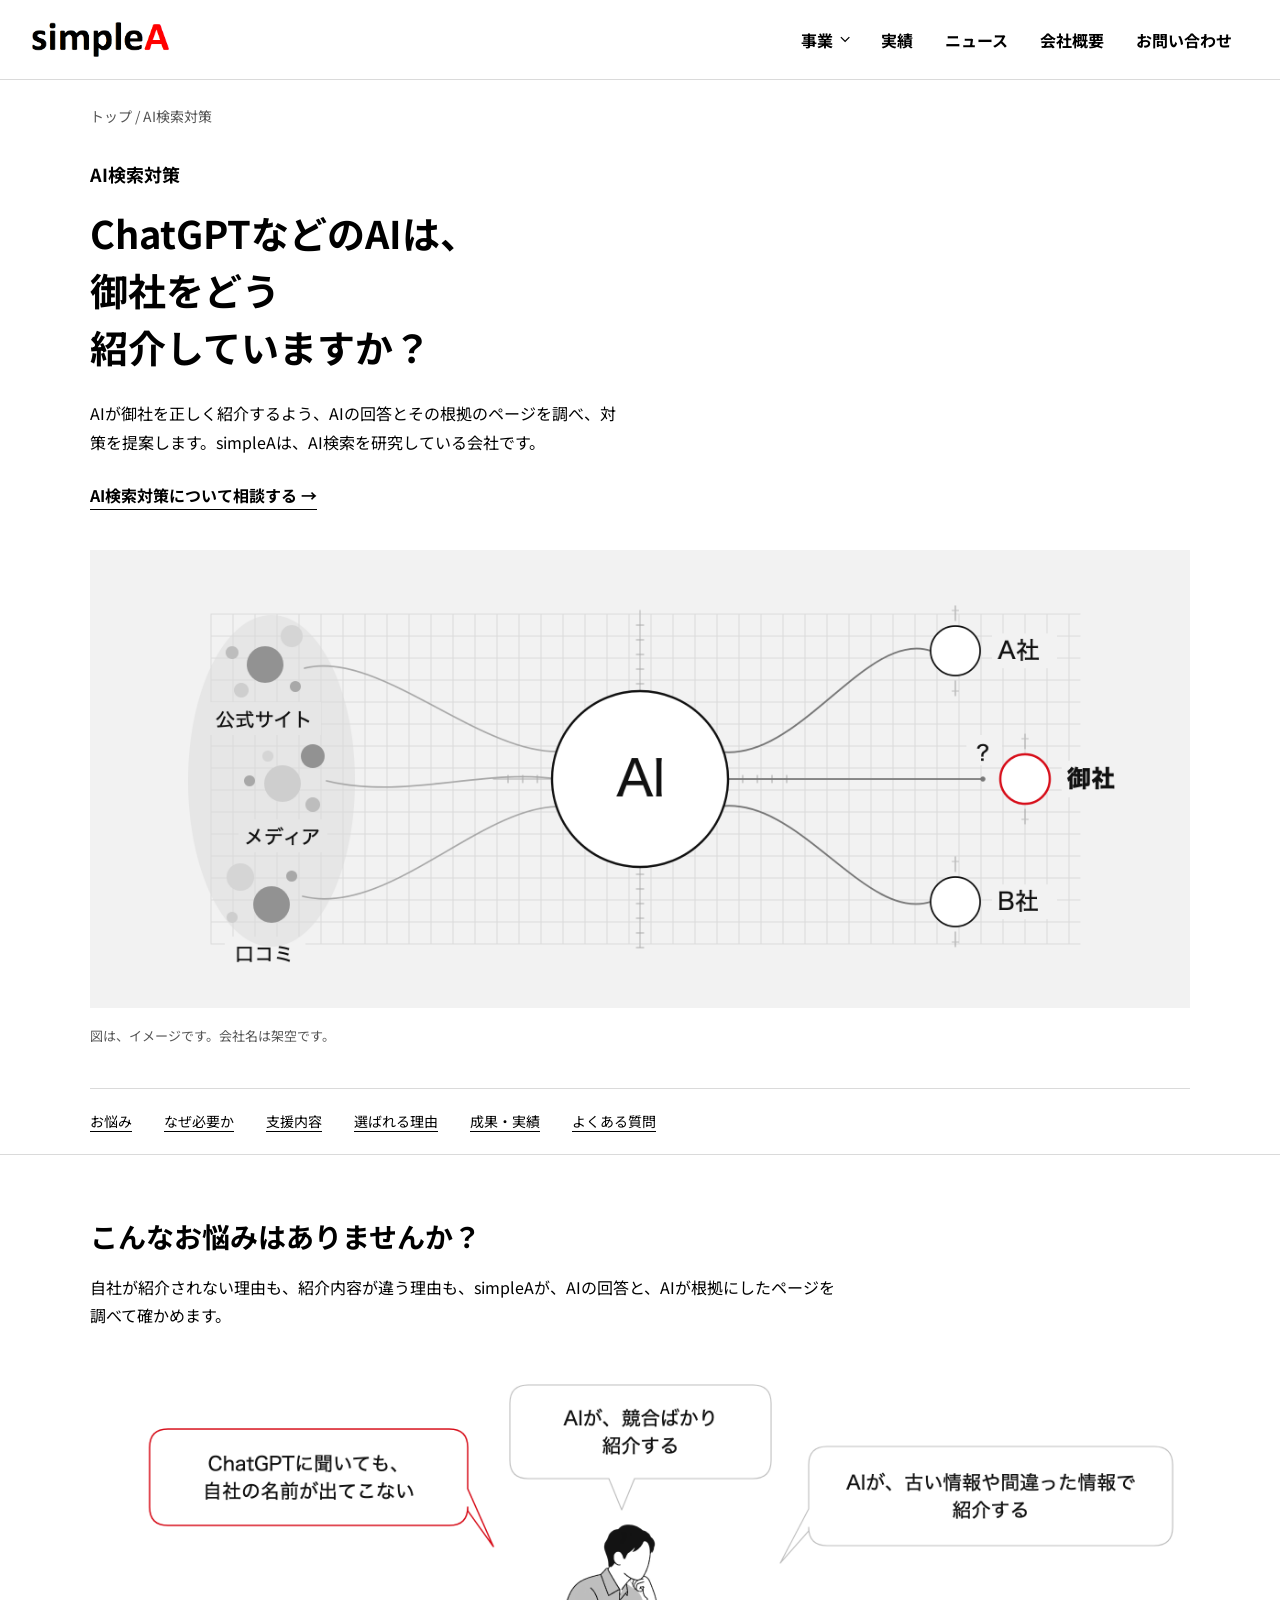
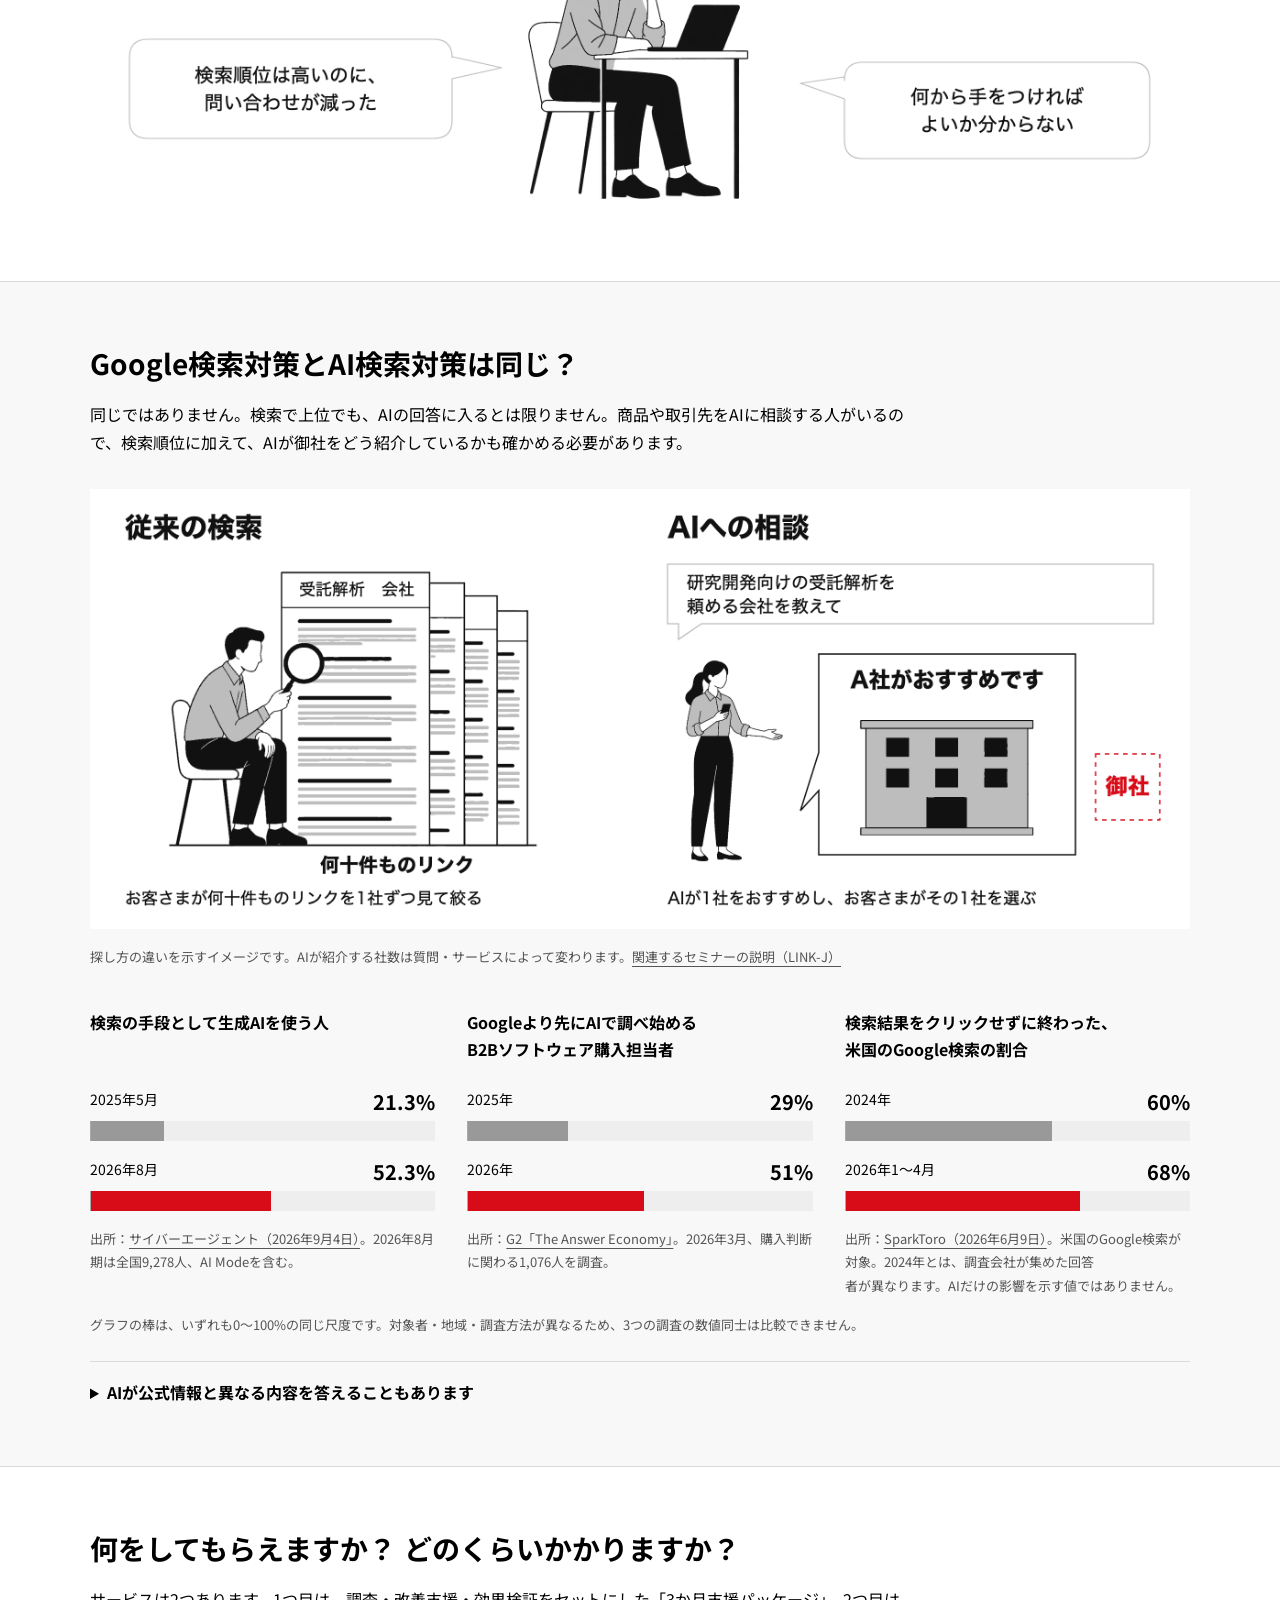
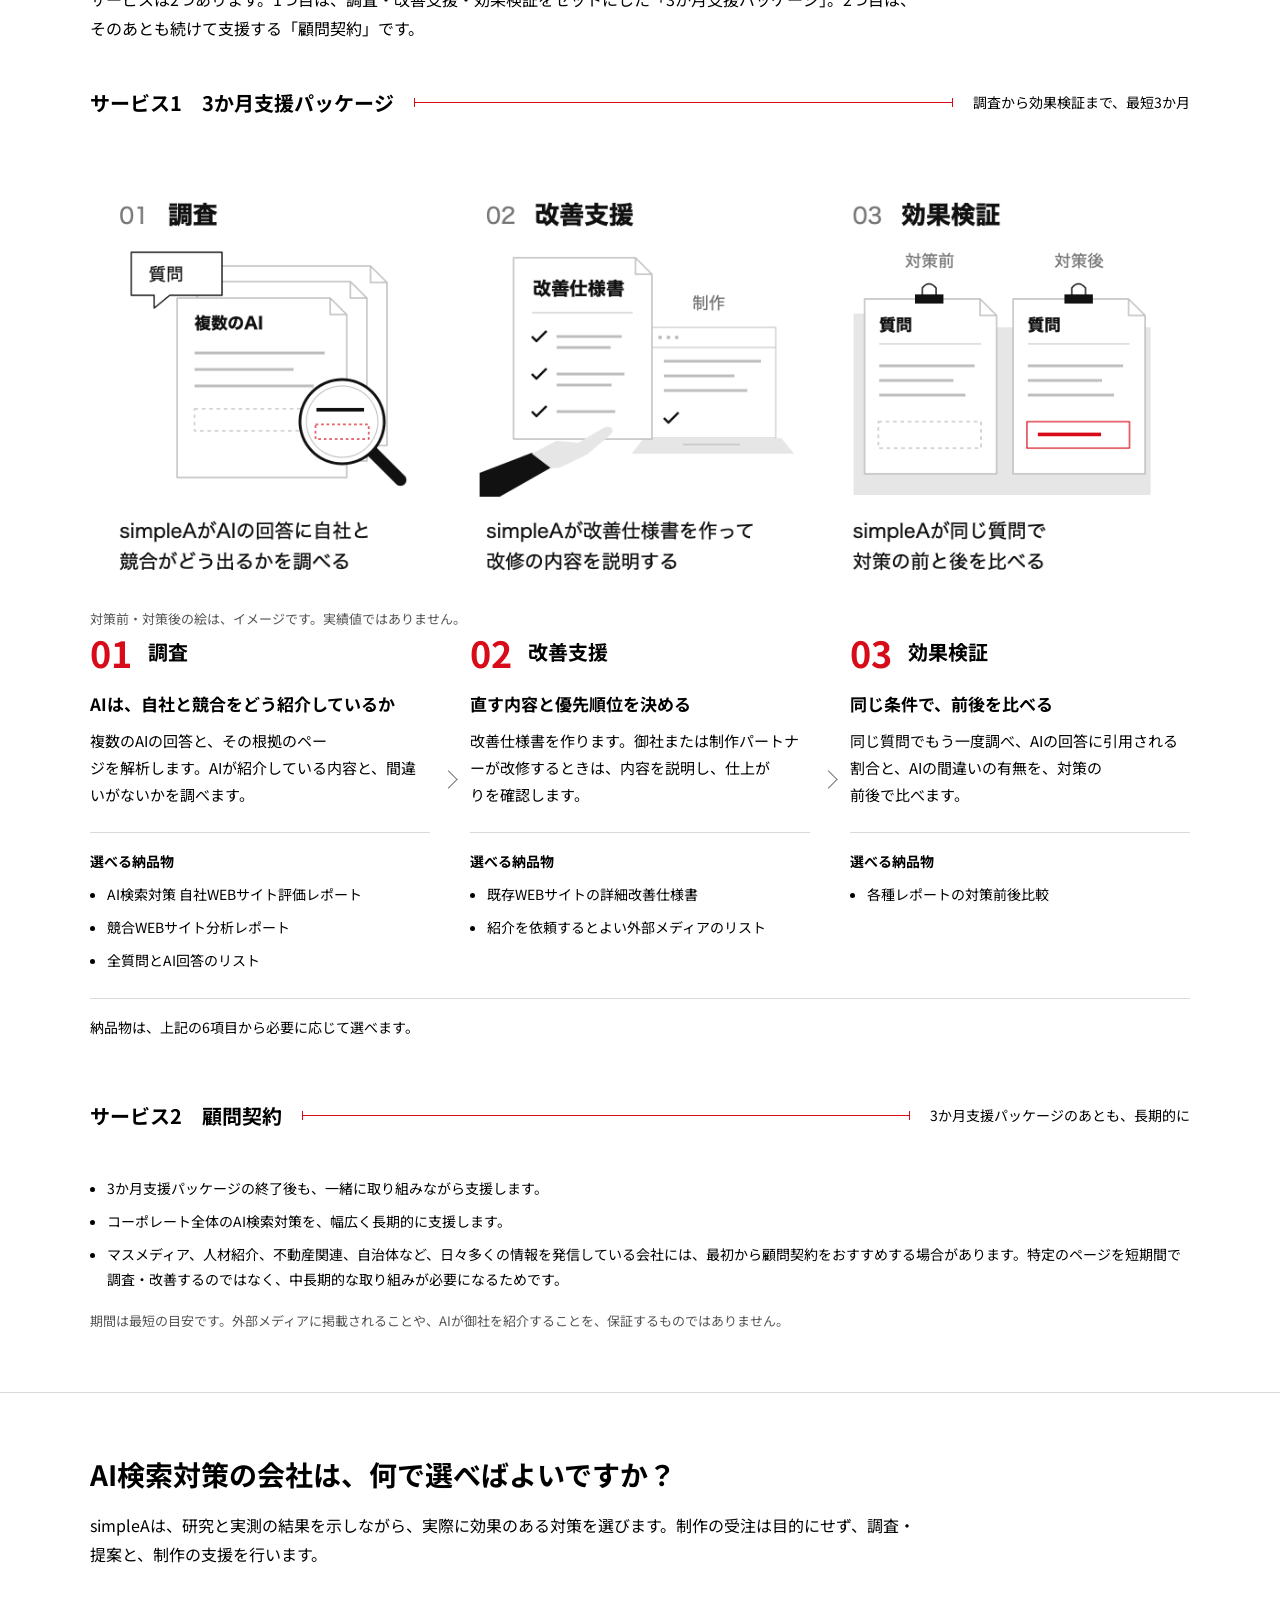
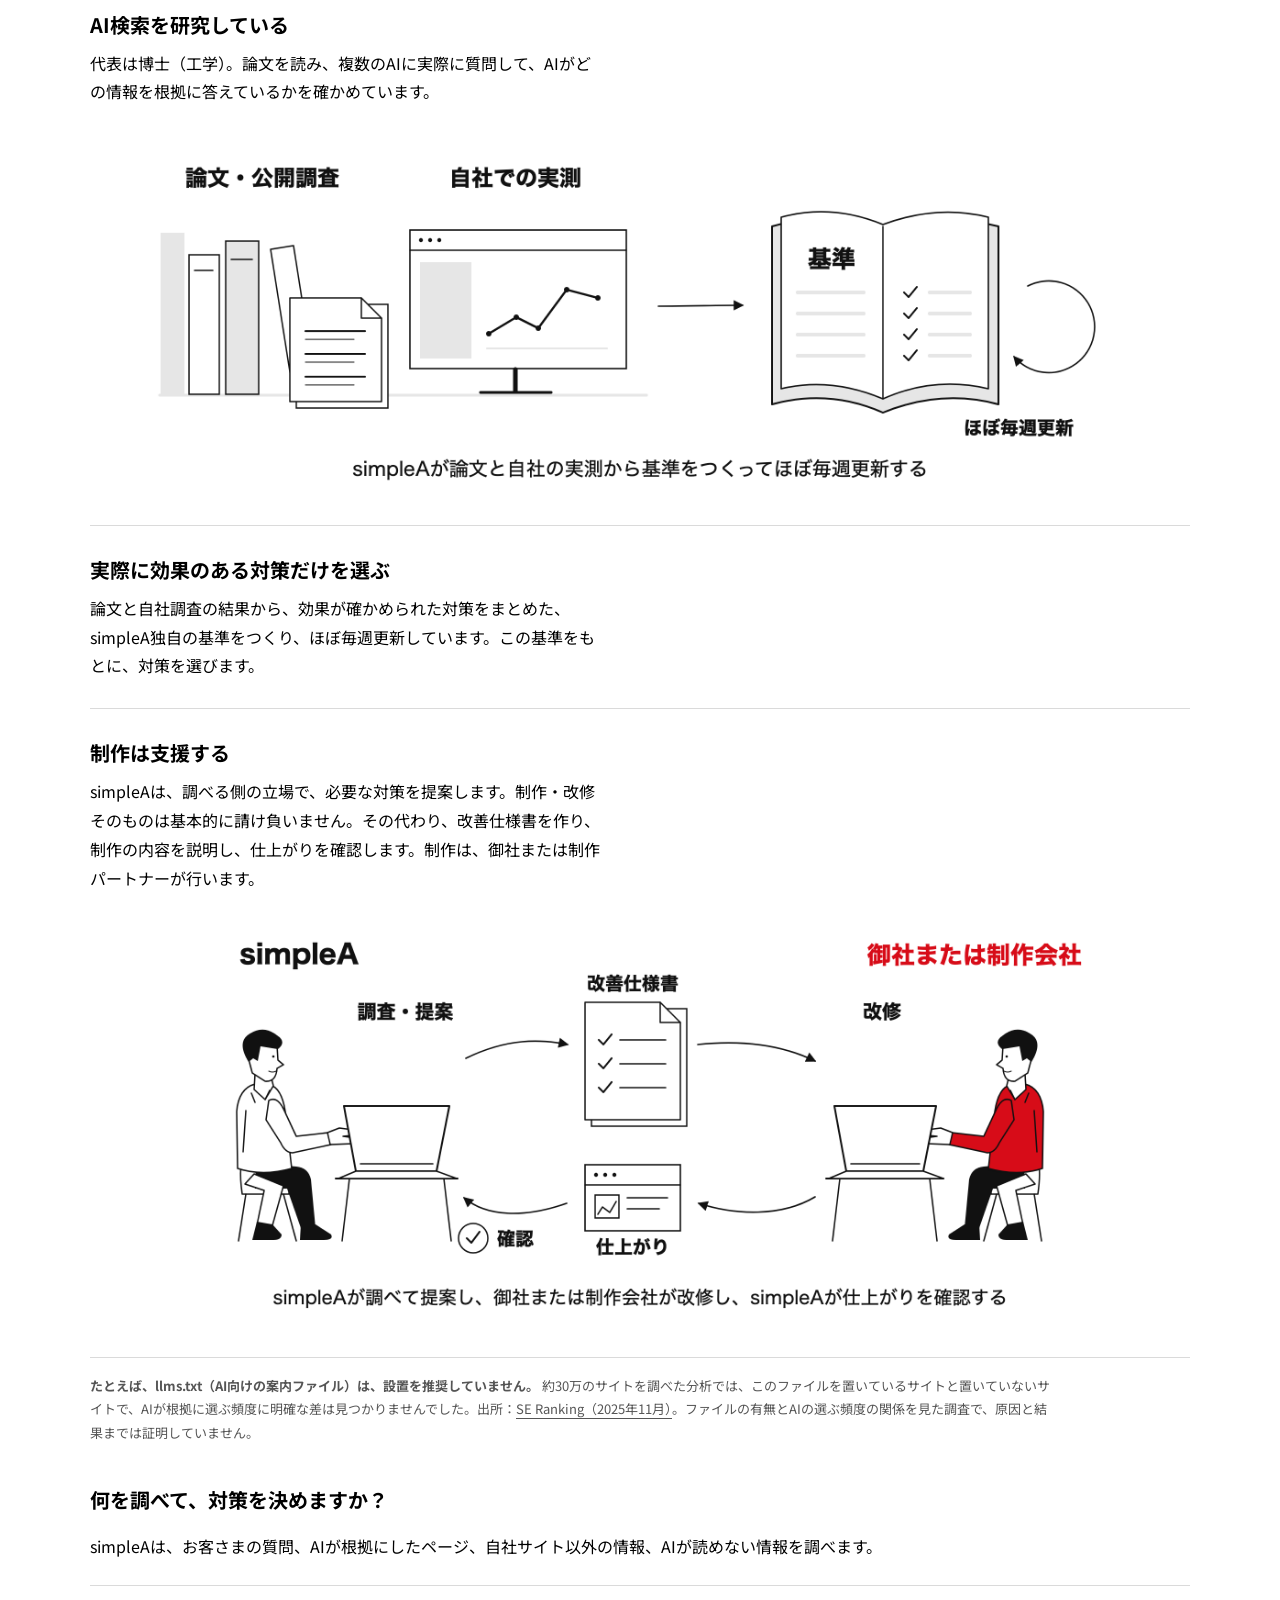
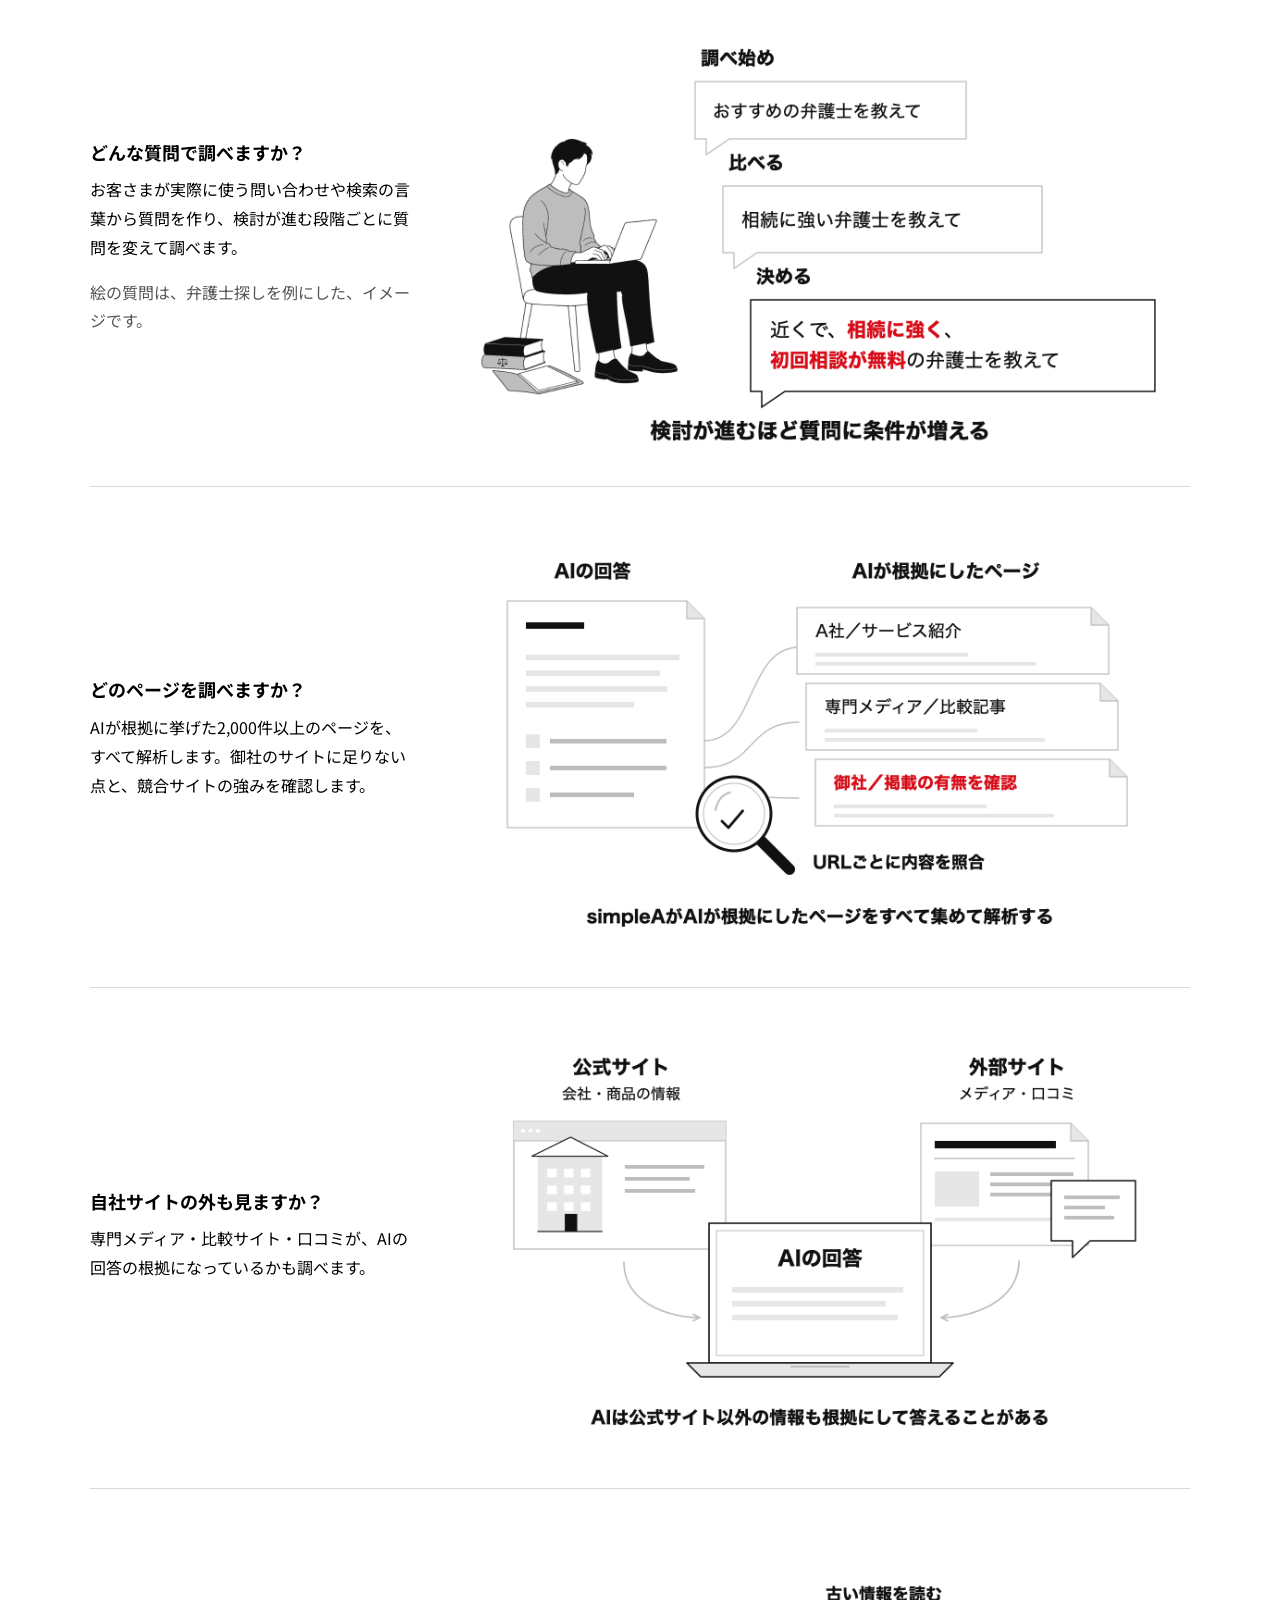
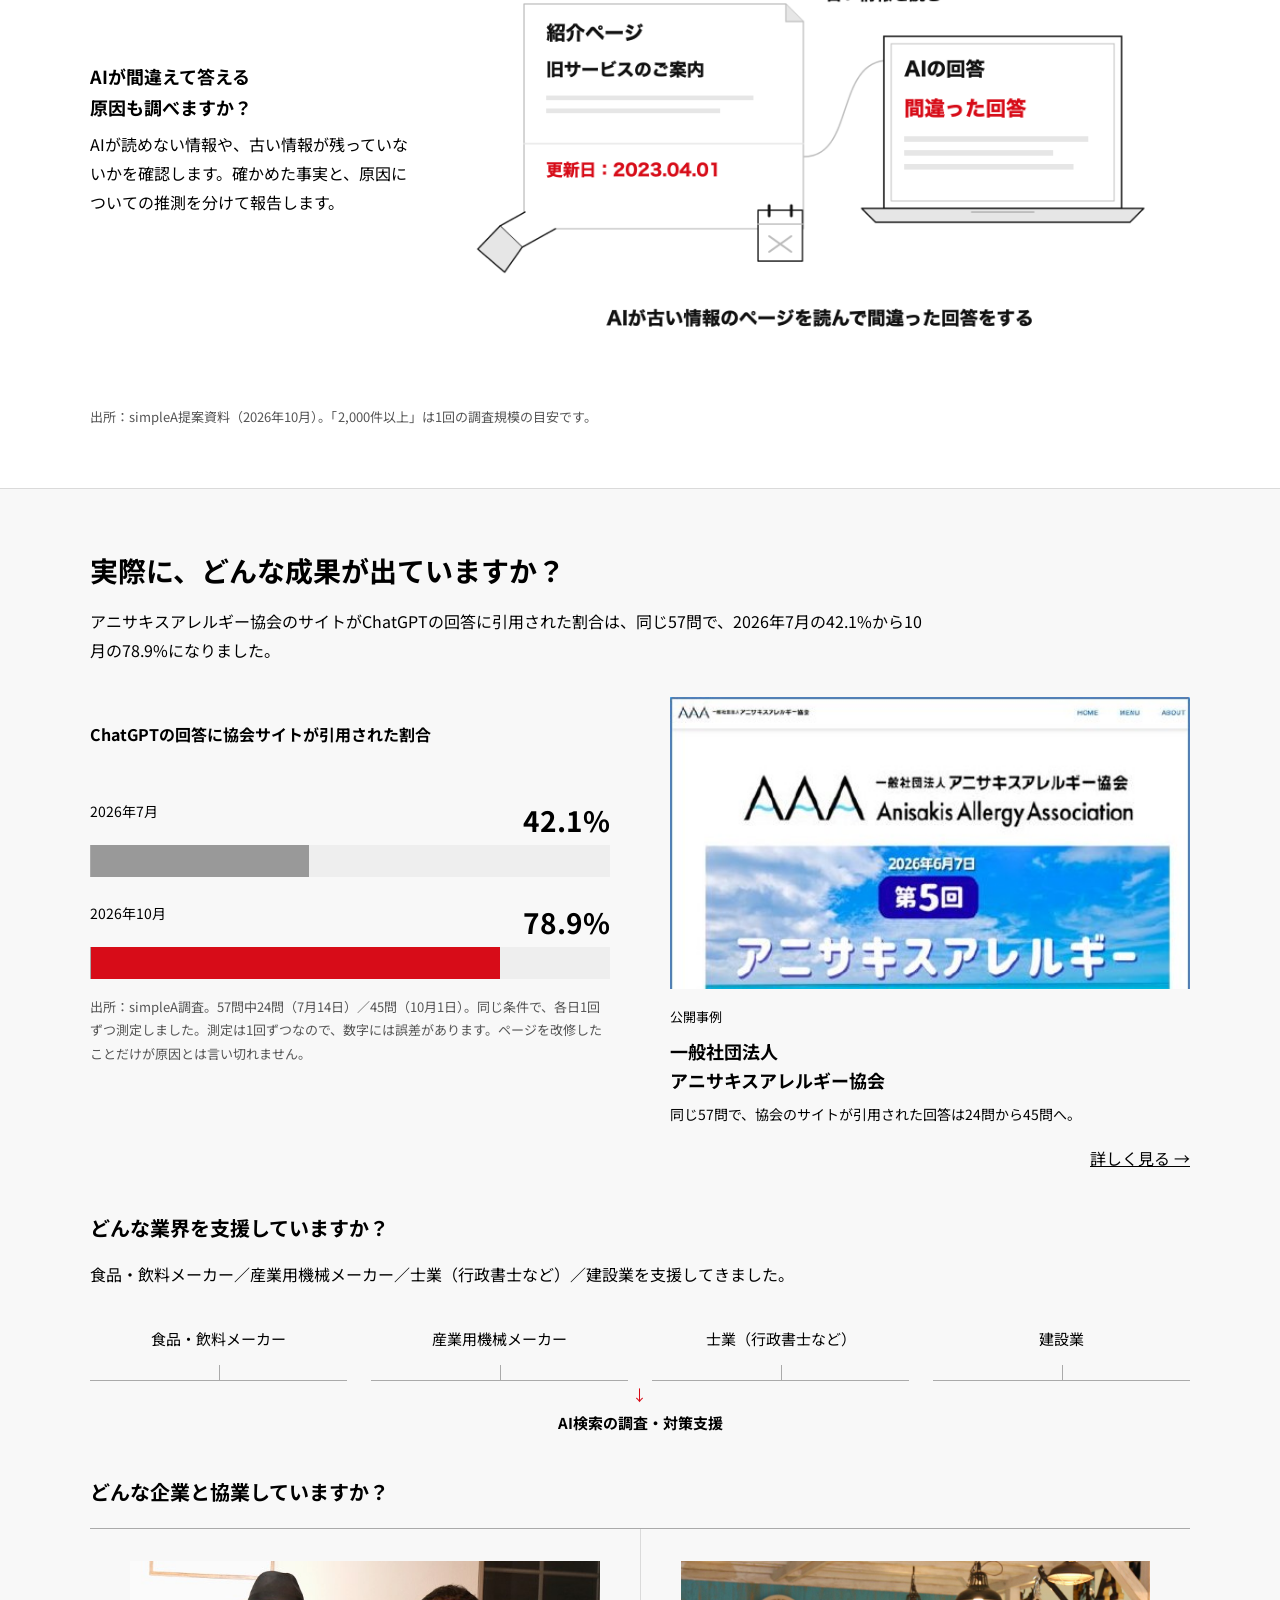
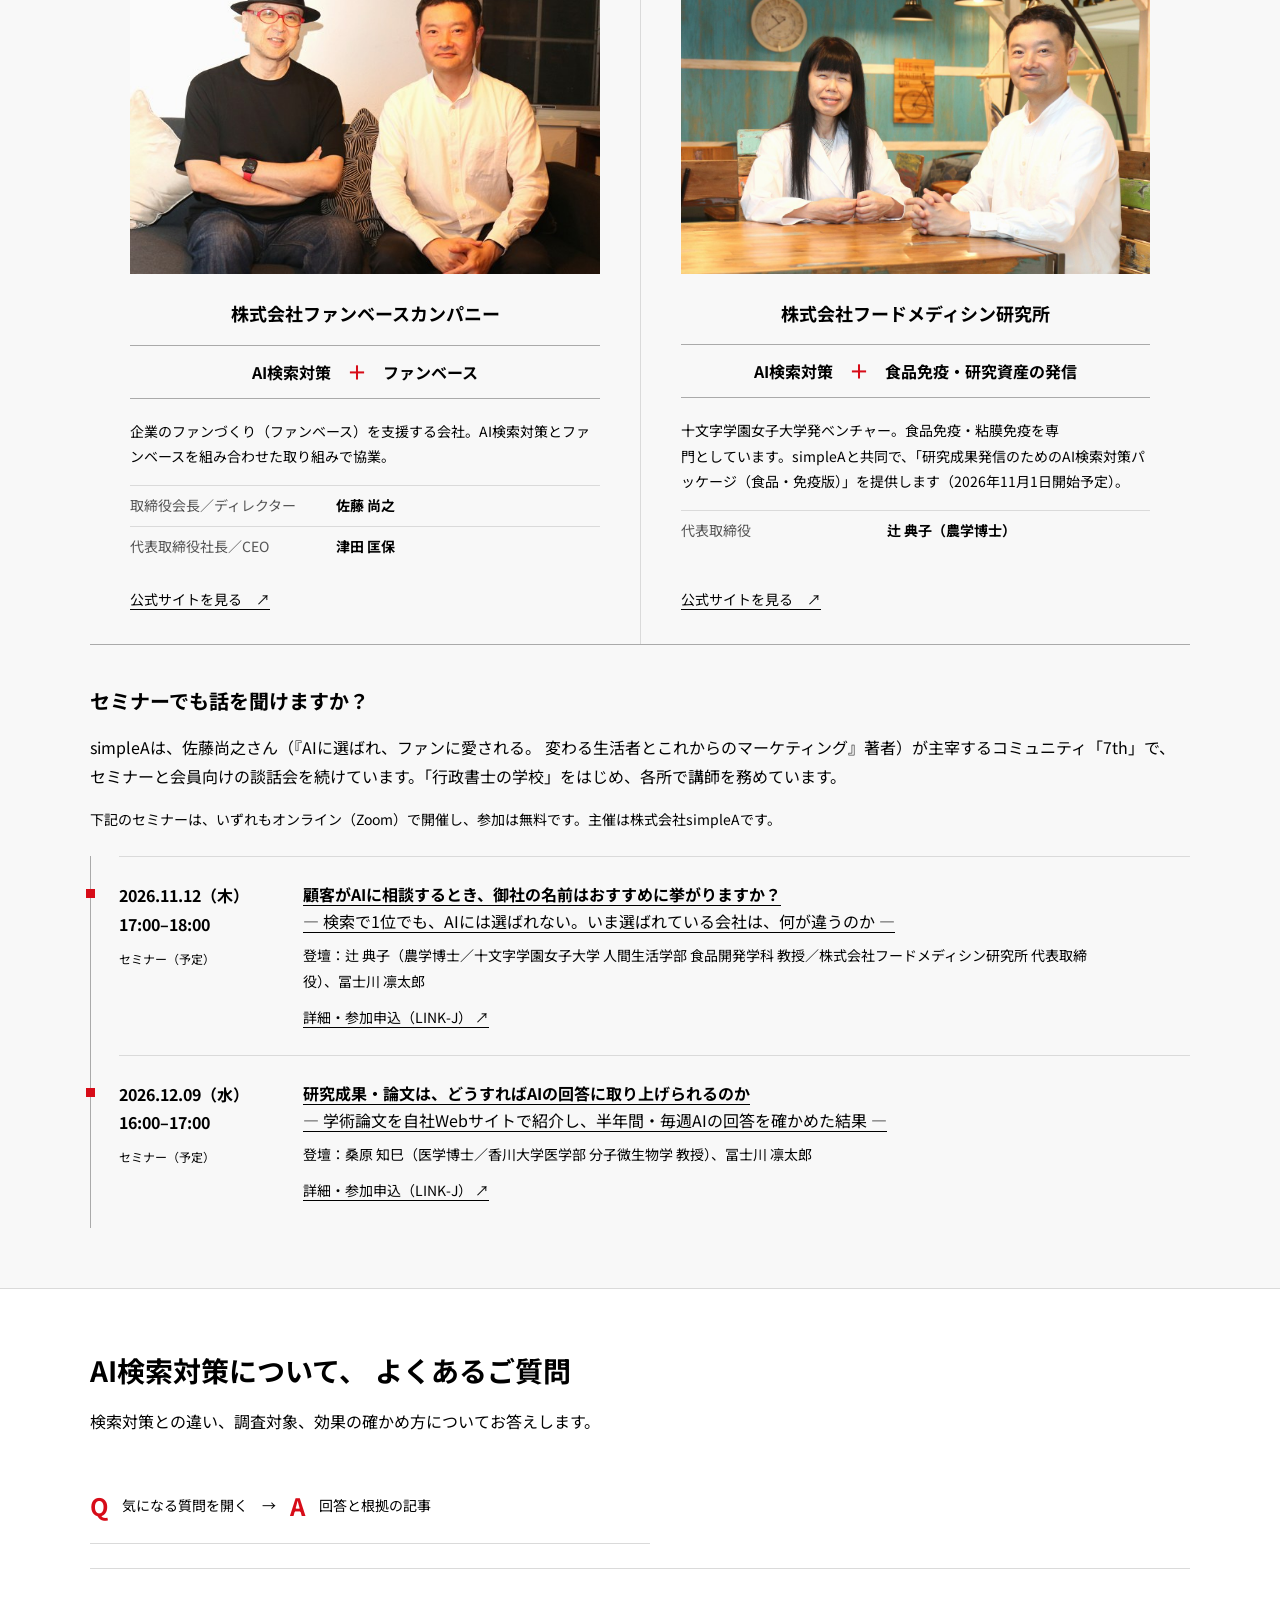
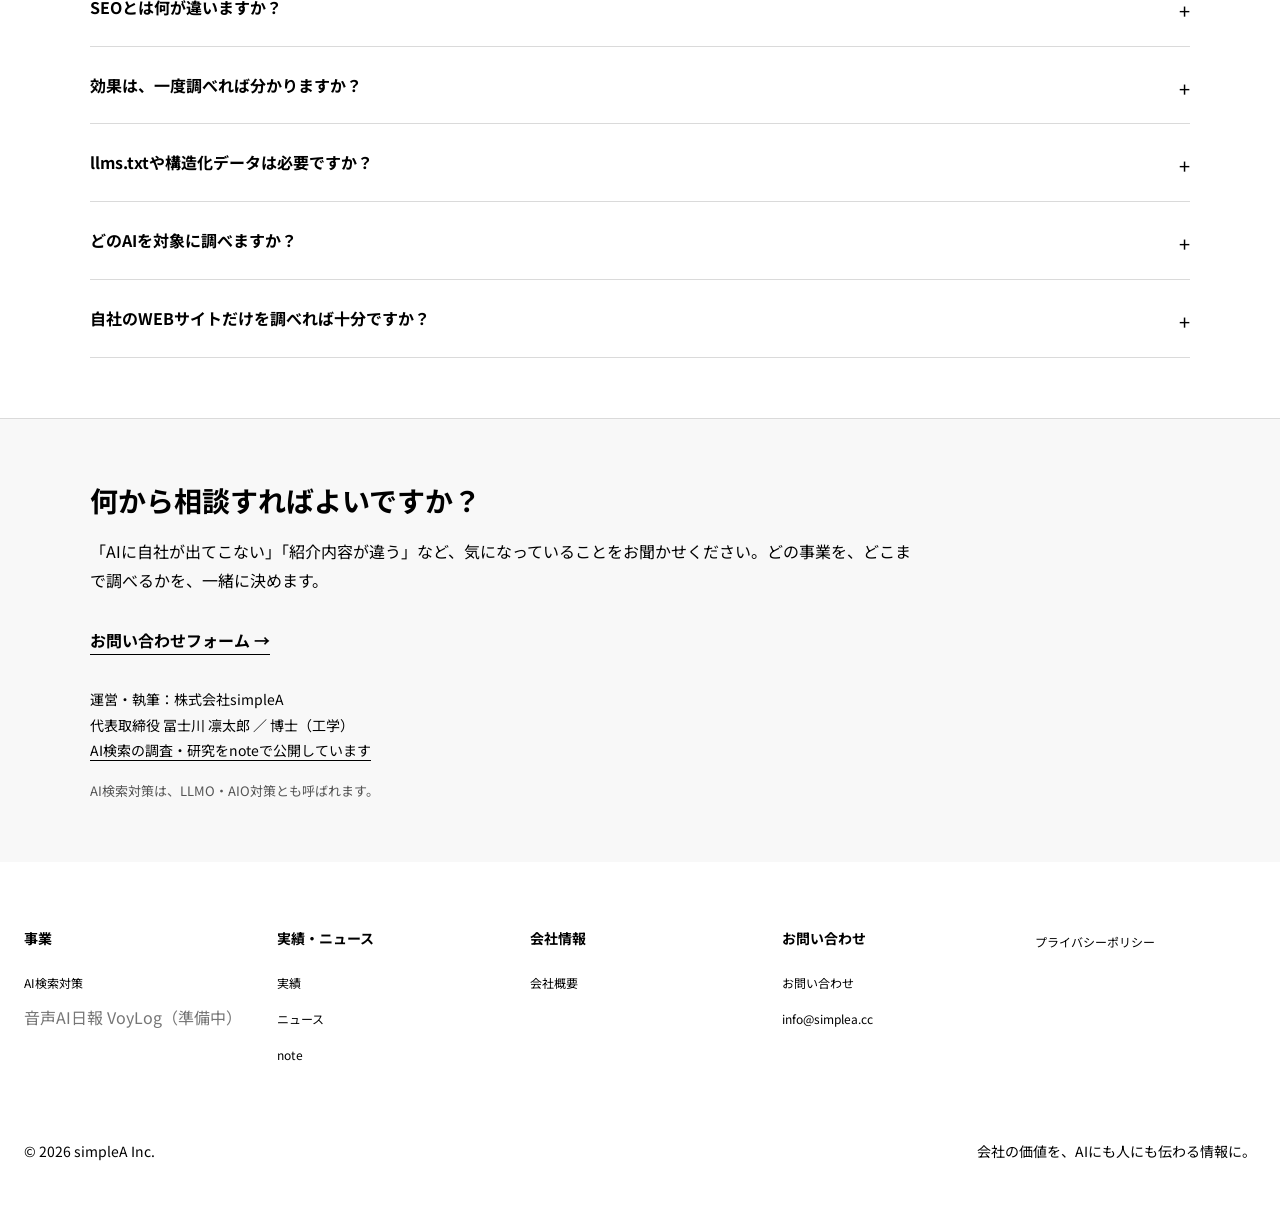
==== commit b7a43391: "AI検索対策ページ：ヒーローの図を、地図の案に差し替え Co-Authored-By: Claude Sonnet 5.5 <noreply@anthropic.com>" ====
--- a/ai-search.html
+++ b/ai-search.html
@@ -4,7 +4,7 @@
 <nav class="nav" id="site-nav"><div class="business-nav">
 <div class="business-nav-heading"><a href="index.html#business" id="business-link">事業</a><button aria-controls="business-submenu" aria-expanded="false" aria-label="事業のメニューを開閉" class="business-toggle" type="button"></button></div>
 <div class="business-submenu" id="business-submenu" inert=""><div class="business-submenu-inner"><ul><li><a href="ai-search.html">AI検索対策</a></li><li><span class="soon-item">音声AI日報 VoyLog（準備中）</span></li></ul></div></div>
-</div><a href="index.html#results">実績</a><a href="index.html#news">ニュース</a><a href="index.html#company">会社概要</a><a class="contact" href="index.html#contact">お問い合わせ</a></nav></div></header><main><section class="ai-hero"><div class="wrap"><p class="crumb"><a href="index.html">トップ</a> / AI検索対策</p><div class="hero-grid"><div><h1><span>AI検索対策</span>ChatGPTなどのAIは、<br/>御社をどう<br class="pc"/>紹介していますか？</h1><p class="answer">AIが御社を正しく紹介するよう、AIの回答とその根拠のページを調べ、対<span class="keep-ending">策を提案します。</span>simpleAは、AI検索を研究し<span class="keep-ending">ている会社です。</span></p><a class="bar-link" href="contact.html">AI検索対策について相談する <span aria-hidden="true">→</span></a></div><figure class="hero-visual"><img src="img/figures/hero.png" alt="AIが会社を紹介する仕組みのイメージ図。公式サイト・メディア・口コミの情報がAIに集まり、AIがA社、B社、御社などの会社を紹介する。御社がどう紹介されているかは、？で示している。" width="2400" height="1000"/><figcaption class="source">図は、イメージです。会社名は架空です。</figcaption></figure></div><nav aria-label="このページの内容" class="page-nav"><a href="#concerns">お悩み</a><a href="#why">なぜ必要か</a><a href="#package">支援内容</a><a href="#features">選ばれる理由</a><a href="#results">成果・実績</a><a href="#faq">よくある質問</a></nav></div></section><section class="ai-section" id="concerns"><div class="wrap"><h2>こんなお悩みはありませんか？</h2><p class="answer">自社が紹介されない理由も、紹介内容が違う理由も、simpleAが、AIの回答と、AIが根拠にしたページを調<span class="keep-ending">べて確かめます。</span></p><figure class="figure-wide"><img src="img/figures/concerns.png" alt="お悩みの吹き出しの絵。「ChatGPTに聞いても、自社の名前が出てこない」「AIが、競合ばかり紹介する」「AIが、古い情報や間違った情報で紹介する」「検索順位は高いのに、問い合わせが減った」「何から手をつければよいか分からない」。" width="2400" height="1000" loading="lazy"/></figure><div class="sr-only"><ul class="concern-list"><li><p>ChatGPTに聞いても、<br/>自社の名前が出てこない</p></li><li><p>AIが、競合ばかり<br/>紹介する</p></li><li><p>AIが、古い情報や間違った情報で<br/>紹介する</p></li><li><p>検索順位は高いのに、<br/>問い合わせが減った</p></li><li><p>何から手をつければ<br/>よいか分からない</p></li></ul></div></div></section><section class="ai-section soft" id="why"><div class="wrap"><h2>Google検索対策とAI検索対策は同じ？</h2><p class="answer">同じではありません。検索で上位でも、AIの回答に入る<span class="keep-ending">とは限りません。</span>商品や取引先をAIに相談する人がいるので、検索順位に加えて、AIが御社をどう紹介しているかも確かめる<span class="keep-ending">必要があります。</span></p><figure class="figure-wide"><img src="img/figures/compare.png" alt="検索とAIの違いの絵。左の従来の検索では、お客さまが何十件ものリンクを1社ずつ見て絞る。右のAIへの相談では、AIがA社を1社だけおすすめし、お客さまがその1社を選ぶ。御社は、おすすめされていない。" width="2400" height="960" loading="lazy"/><figcaption class="source">探し方の違いを示すイメージです。AIが紹介する社数は質問・サービスによって変わります。<a href="https://www.link-j.org/member_event/article-54489.html">関連するセミナーの説明（LINK-J）</a></figcaption></figure><div class="statistics"><figure class="data-figure"><h3>検索の手段として生成AIを使う人</h3><div aria-label="検索の手段として生成AIを使う人。2025年5月 21.3%、2026年8月 52.3%。すべて0から100%の共通尺度。" class="bars" role="img"><div class="bar-row"><span>2025年5月</span><div class="bar-track"><i class="" style="width:21.3%"></i></div><strong>21.3%</strong></div><div class="bar-row"><span>2026年8月</span><div class="bar-track"><i class="current" style="width:52.3%"></i></div><strong>52.3%</strong></div></div><figcaption class="source">出所：<a href="https://www.cyberagent-adagency.com/news/1043/">サイバーエージェント（2026年9月4日）</a>。2026年8月期は全国9,278人、AI Modeを含む。</figcaption></figure><figure class="data-figure"><h3>Googleより先にAIで調べ始める<br/>B2Bソフトウェア購入担当者</h3><div aria-label="Googleより先にAIで調べ始めるB2Bソフトウェア購入担当者。2025年 29%、2026年 51%。すべて0から100%の共通尺度。" class="bars" role="img"><div class="bar-row"><span>2025年</span><div class="bar-track"><i class="" style="width:29%"></i></div><strong>29%</strong></div><div class="bar-row"><span>2026年</span><div class="bar-track"><i class="current" style="width:51%"></i></div><strong>51%</strong></div></div><figcaption class="source">出所：<a href="https://learn.g2.com/g2-2026-ai-search-insight-report">G2「The Answer Economy」</a>。2026年3月、購入判断に関わる1,076人を調査。</figcaption></figure><figure class="data-figure"><h3>検索結果をクリックせずに終わった、<br/>米国のGoogle検索の割合</h3><div aria-label="検索結果をクリックせずに終わった、米国のGoogle検索の割合。2024年 60%、2026年1〜4月 68%。すべて0から100%の共通尺度。" class="bars" role="img"><div class="bar-row"><span>2024年</span><div class="bar-track"><i class="" style="width:60%"></i></div><strong>60%</strong></div><div class="bar-row"><span>2026年1〜4月</span><div class="bar-track"><i class="current" style="width:68%"></i></div><strong>68%</strong></div></div><figcaption class="source">出所：<a href="https://sparktoro.com/blog/zero-click-search-what-still-works/">SparkToro（2026年6月9日）</a>。米国のGoogle検索が対象。2024年とは、調査会社が集めた回答<span class="keep-ending">者が異なります。</span>AIだけの影響を示す値ではありません。</figcaption></figure></div><p class="source">グラフの棒は、いずれも0〜100%<span class="keep-ending">の同じ尺度です。</span>対象者・地域・調査方法が異なるため、3つの調査の数値同士は<span class="keep-ending">比較できません。</span></p><details class="research-note"><summary>AIが公式情報と異なる内容を答えることもあります</summary><p>simpleAの調査では、AIが書いた乳酸菌の学名86件のうち5件が、公式資料と異<span class="keep-ending">なっていました。</span></p><p class="source">出所：simpleA調査（2026年<span class="keep-ending">10月21日）。</span>4つのAIに50問ずつ質問し、公式資料で確認できた学名の記述86件<span class="keep-ending">を照合しました。</span>一致は74件、不一致は5件、判定できなかっ<span class="keep-ending">たのは7件です。</span>AI全体の正確さを示すもの<span class="keep-ending">ではありません。</span></p></details></div></section><section class="ai-section" id="package"><div class="wrap"><h2><span class="heading-phrase">何をしてもらえますか？</span><span class="heading-phrase">どのくらいかかりますか？</span></h2><p class="answer">サービスは2つあります。1つ目は、調査・改善支援・効果検証をセットにした「3か月支援パッケージ」。2つ目は、そのあとも続けて支援する「顧問契約」です。</p><p class="flow-duration"><span>サービス1　3か月支援パッケージ</span><span aria-hidden="true" class="duration-rule"></span><span>調査から効果検証まで、最短3か月</span></p><figure class="figure-wide"><img src="img/figures/service3.png" alt="サービスの3つのステップの絵。01 調査：simpleAがAIの回答に自社と競合がどう出るかを調べる。02 改善支援：simpleAが改善仕様書を作って改修の内容を説明する。03 効果検証：simpleAが同じ質問で対策の前と後を比べる。" width="2400" height="900" loading="lazy"/><figcaption class="source">対策前・対策後の絵は、イメージです。実績値ではありません。</figcaption></figure><ol aria-label="調査、改善支援、効果検証の順に進めます" class="service-flow"><li><h3><span>01</span>調査</h3><h4>AIは、自社と競合をどう紹介しているか</h4><p>複数のAIの回答と、その根拠のペー<span class="keep-ending">ジを解析します。</span>AIが紹介している内容と、間違いがな<span class="keep-ending">いかを調べます。</span></p><div class="deliverables"><p>選べる納品物</p><ul><li>AI検索対策 自社WEBサイト評価レポート</li><li>競合WEBサイト分析レポート</li><li>全質問とAI回答のリスト</li></ul></div></li><li><h3><span>02</span>改善支援</h3><h4>直す内容と優先順位を決める</h4><p>改善仕様書を作ります。御社または制作パートナーが改修するときは、内容を説明し、仕上が<span class="keep-ending">りを確認します。</span></p><div class="deliverables"><p>選べる納品物</p><ul><li>既存WEBサイトの詳細改善仕様書</li><li>紹介を依頼するとよい外部メディアのリスト</li></ul></div></li><li><h3><span>03</span>効果検証</h3><h4>同じ条件で、前後を比べる</h4><p>同じ質問でもう一度調べ、AIの回答に引用される割合と、AIの間違いの有無を、対策の<span class="keep-ending">前後で比べます。</span></p><div class="deliverables"><p>選べる納品物</p><ul><li>各種レポートの対策前後比較</li></ul></div></li></ol><p class="deliverable-intro">納品物は、上記の6項目から必要に<span class="keep-ending">応じて選べます。</span></p><div class="advisory"><p class="flow-duration"><span>サービス2　顧問契約</span><span aria-hidden="true" class="duration-rule"></span><span>3か月支援パッケージのあとも、長期的に</span></p><ul><li>3か月支援パッケージの終了後も、一緒に取り組みながら支援します。</li><li>コーポレート全体のAI検索対策を、幅広く長期的に支援します。</li><li>マスメディア、人材紹介、不動産関連、自治体など、日々多くの情報を発信している会社には、最初から顧問契約をおすすめする<span class="keep-ending">場合があります。</span>特定のページを短期間で調査・改善する<span class="keep-ending">のではなく、</span>中長期的な取り組みが必要<span class="keep-ending">になるためです。</span></li></ul></div><p class="source">期間は<span class="keep-ending">最短の目安です。</span>外部メディアに掲載されることや、AIが御社を紹介することを、保証するもの<span class="keep-ending">ではありません。</span></p></div></section><section class="ai-section" id="features"><div class="wrap"><h2>AI検索対策の会社は、何で選べばよいですか？</h2><p class="answer">simpleAは、研究と実測の結果を示しながら、実際に効果のある<span class="keep-ending">対策を選びます。</span>制作の受注は目的にせず、調査・提案と、制作の<span class="keep-ending">支援を行います。</span></p><div class="reason-list"><article><div><h3>AI検索を研究している</h3><p>代表<span class="keep-ending">は博士（工学）。</span>論文を読み、複数のAIに実際に質問して、AIがどの情報を根拠に答えているかを<span class="keep-ending">確かめています。</span></p></div><img src="img/figures/kijun.png" alt="基準の絵。simpleAが、論文・公開調査と自社での実測から基準をつくり、ほぼ毎週更新する。" width="2400" height="800" loading="lazy"/></article><article><div><h3>実際に効果のある対策だけを選ぶ</h3><p>論文と自社調査の結果から、効果が確かめられた対策をまとめた、simpleA独自の基準をつくり、ほぼ毎週<span class="keep-ending">更新しています。</span>この基準をもとに、<span class="keep-ending">対策を選びます。</span></p></div></article><article><div><h3>制作は支援する</h3><p>simpleAは、調べる側の立場で、必要な対<span class="keep-ending">策を提案します。</span>制作・改修そのものは基本的に<span class="keep-ending">請け負いません。</span>その代わり、改善仕様書を作り、制作の内容を説明し、仕上が<span class="keep-ending">りを確認します。</span>制作は、御社または制作パート<span class="keep-ending">ナーが行います。</span></p></div><img src="img/figures/roles.png" alt="役割分担の絵。simpleAが調べて提案し、御社または制作会社が改修し、simpleAが仕上がりを確認する。" width="2400" height="900" loading="lazy"/></article></div><p class="source research-example"><strong>たとえば、llms.txt（AI向けの案内ファイル）は、設置を推奨し<span class="keep-ending">ていません。</span></strong> 約30万のサイトを調べた分析では、このファイルを置いているサイトと置いていないサイトで、AIが根拠に選ぶ頻度に明確な差は見つ<span class="keep-ending">かりませんでした。</span>出所：<a href="https://seranking.com/blog/llms-txt/">SE Ranking（2025年11月）</a>。ファイルの有無とAIの選ぶ頻度の関係を見た調査で、原因と結果までは証明し<span class="keep-ending">ていません。</span></p><h3 class="subheading">何を調べて、対策を決めますか？</h3><p>simpleAは、お客さまの質問、AIが根拠にしたページ、自社サイト以外の情報、AIが読めない<span class="keep-ending">情報を調べます。</span></p><div class="investigation"><article><div><h4>どんな質問で調べますか？</h4><p>お客さまが実際に使う問い合わせや検索の言葉から質問を作り、検討が進む段階ごとに質問を<span class="keep-ending">変えて調べます。</span></p><p class="source">絵の質問は、弁護士探しを例にした、イメージです。</p></div><img src="img/figures/questions.png" alt="質問の絵。弁護士を探す場面で、検討が進むほど質問に条件が増える。調べ始めは「おすすめの弁護士を教えて」、比べるは「相続に強い弁護士を教えて」、決めるは「近くで、相続に強く、初回相談が無料の弁護士を教えて」。" width="1600" height="960" loading="lazy"/></article><article><div><h4>どのページを調べますか？</h4><p>AIが根拠に挙げた2,000件以上のページを、す<span class="keep-ending">べて解析します。</span>御社のサイトに足りない点と、競合サイトの強<span class="keep-ending">みを確認します。</span></p></div><img src="img/figures/pages.png" alt="根拠ページの絵。simpleAが、AIが根拠にしたページをすべて集めて解析する。A社のサービス紹介、専門メディアの比較記事、御社の掲載の有無を、URLごとに照合する。" width="1600" height="960" loading="lazy"/></article><article><div><h4>自社サイトの外も見ますか？</h4><p>専門メディア・比較サイト・口コミが、AIの回答の根拠になってい<span class="keep-ending">るかも調べます。</span></p></div><img src="img/figures/outside.png" alt="公式サイトと外部サイトの絵。AIは、公式サイト（会社・商品の情報）以外に、外部サイト（メディア・口コミ）の情報も根拠にして答えることがある。" width="1600" height="960" loading="lazy"/></article><article><div><h4>AIが間違えて答える原因も調べますか？</h4><p>AIが読めない情報や、古い情報が残っていない<span class="keep-ending">かを確認します。</span>確かめた事実と、原因についての推測を分<span class="keep-ending">けて報告します。</span></p></div><img src="img/figures/old.png" alt="古い情報の絵。AIが、更新日が2023年4月1日の旧サービスのご案内のページを読んで、間違った回答をする。" width="1600" height="960" loading="lazy"/></article></div><p class="source">出所：simpleA提案資料（20<span class="keep-ending">26年10月）。</span>「2,000件以上」は1回の調査<span class="keep-ending">規模の目安です。</span></p></div></section><section class="ai-section soft" id="results"><div class="wrap"><h2>実際に、どんな成果が出ていますか？</h2><p class="answer">アニサキスアレルギー協会のサイトがChatGPTの回答に引用された割合は、同じ57問で、2026年7月の42.1%から10月の78.9<span class="keep-ending">%になりました。</span></p><div class="result-grid"><figure class="data-figure"><h3>ChatGPTの回答に協会サイトが引用された割合</h3><div aria-label="ChatGPTの回答に協会サイトが引用された割合。2026年7月 42.1%、2026年10月 78.9%。すべて0から100%の共通尺度。" class="bars" role="img"><div class="bar-row"><span>2026年7月</span><div class="bar-track"><i class="" style="width:42.1%"></i></div><strong>42.1%</strong></div><div class="bar-row"><span>2026年10月</span><div class="bar-track"><i class="current" style="width:78.9%"></i></div><strong>78.9%</strong></div></div><figcaption class="source">出所：simpleA調査。57問中24問（7月14日）／45問（10月1日）。同じ条件で、各日1回ず<span class="keep-ending">つ測定しました。</span>測定は1回ずつなので、数字には<span class="keep-ending">誤差があります。</span>ページを改修したことだけが原因とは<span class="keep-ending">言い切れません。</span></figcaption></figure><a class="case-link" href="case-ai-search.html"><img alt="アニサキスアレルギー協会サイトの画面" height="360" src="img/case/aaa-site.jpg" width="640"/><span>公開事例</span><h3>一般社団法人<br/>アニサキスアレルギー協会</h3><p>同じ57問で、協会のサイトが引用された回答は24<span class="keep-ending">問から45問へ。</span></p><span class="read-more">詳しく見る →</span></a></div><h3 class="subheading">どんな業界を支援していますか？</h3><p class="industry-copy">食品・飲料メーカー／産業用機械メーカー／士業（行政書士など）／建設業を支<span class="keep-ending">援してきました。</span></p><div aria-label="支援してきた4業界：食品・飲料メーカー、産業用機械メーカー、士業、建設業" class="industry-diagram" role="img"><span>食品・飲料メーカー</span><span>産業用機械メーカー</span><span>士業（行政書士など）</span><span>建設業</span><strong>AI検索の調査・対策支援</strong></div><h3 class="subheading">どんな企業と協業していますか？</h3><ul class="partner-list">
+</div><a href="index.html#results">実績</a><a href="index.html#news">ニュース</a><a href="index.html#company">会社概要</a><a class="contact" href="index.html#contact">お問い合わせ</a></nav></div></header><main><section class="ai-hero"><div class="wrap"><p class="crumb"><a href="index.html">トップ</a> / AI検索対策</p><div class="hero-grid"><div><h1><span>AI検索対策</span>ChatGPTなどのAIは、<br/>御社をどう<br class="pc"/>紹介していますか？</h1><p class="answer">AIが御社を正しく紹介するよう、AIの回答とその根拠のページを調べ、対<span class="keep-ending">策を提案します。</span>simpleAは、AI検索を研究し<span class="keep-ending">ている会社です。</span></p><a class="bar-link" href="contact.html">AI検索対策について相談する <span aria-hidden="true">→</span></a></div><figure class="hero-visual"><img src="img/figures/hero.png?v=2" alt="AIが会社を紹介する仕組みのイメージ図。公式サイト・メディア・口コミの情報がAIに集まり、AIがA社、B社、御社などの会社を紹介する。御社がどう紹介されているかは、？で示している。" width="2400" height="1000"/><figcaption class="source">図は、イメージです。会社名は架空です。</figcaption></figure></div><nav aria-label="このページの内容" class="page-nav"><a href="#concerns">お悩み</a><a href="#why">なぜ必要か</a><a href="#package">支援内容</a><a href="#features">選ばれる理由</a><a href="#results">成果・実績</a><a href="#faq">よくある質問</a></nav></div></section><section class="ai-section" id="concerns"><div class="wrap"><h2>こんなお悩みはありませんか？</h2><p class="answer">自社が紹介されない理由も、紹介内容が違う理由も、simpleAが、AIの回答と、AIが根拠にしたページを調<span class="keep-ending">べて確かめます。</span></p><figure class="figure-wide"><img src="img/figures/concerns.png" alt="お悩みの吹き出しの絵。「ChatGPTに聞いても、自社の名前が出てこない」「AIが、競合ばかり紹介する」「AIが、古い情報や間違った情報で紹介する」「検索順位は高いのに、問い合わせが減った」「何から手をつければよいか分からない」。" width="2400" height="1000" loading="lazy"/></figure><div class="sr-only"><ul class="concern-list"><li><p>ChatGPTに聞いても、<br/>自社の名前が出てこない</p></li><li><p>AIが、競合ばかり<br/>紹介する</p></li><li><p>AIが、古い情報や間違った情報で<br/>紹介する</p></li><li><p>検索順位は高いのに、<br/>問い合わせが減った</p></li><li><p>何から手をつければ<br/>よいか分からない</p></li></ul></div></div></section><section class="ai-section soft" id="why"><div class="wrap"><h2>Google検索対策とAI検索対策は同じ？</h2><p class="answer">同じではありません。検索で上位でも、AIの回答に入る<span class="keep-ending">とは限りません。</span>商品や取引先をAIに相談する人がいるので、検索順位に加えて、AIが御社をどう紹介しているかも確かめる<span class="keep-ending">必要があります。</span></p><figure class="figure-wide"><img src="img/figures/compare.png" alt="検索とAIの違いの絵。左の従来の検索では、お客さまが何十件ものリンクを1社ずつ見て絞る。右のAIへの相談では、AIがA社を1社だけおすすめし、お客さまがその1社を選ぶ。御社は、おすすめされていない。" width="2400" height="960" loading="lazy"/><figcaption class="source">探し方の違いを示すイメージです。AIが紹介する社数は質問・サービスによって変わります。<a href="https://www.link-j.org/member_event/article-54489.html">関連するセミナーの説明（LINK-J）</a></figcaption></figure><div class="statistics"><figure class="data-figure"><h3>検索の手段として生成AIを使う人</h3><div aria-label="検索の手段として生成AIを使う人。2025年5月 21.3%、2026年8月 52.3%。すべて0から100%の共通尺度。" class="bars" role="img"><div class="bar-row"><span>2025年5月</span><div class="bar-track"><i class="" style="width:21.3%"></i></div><strong>21.3%</strong></div><div class="bar-row"><span>2026年8月</span><div class="bar-track"><i class="current" style="width:52.3%"></i></div><strong>52.3%</strong></div></div><figcaption class="source">出所：<a href="https://www.cyberagent-adagency.com/news/1043/">サイバーエージェント（2026年9月4日）</a>。2026年8月期は全国9,278人、AI Modeを含む。</figcaption></figure><figure class="data-figure"><h3>Googleより先にAIで調べ始める<br/>B2Bソフトウェア購入担当者</h3><div aria-label="Googleより先にAIで調べ始めるB2Bソフトウェア購入担当者。2025年 29%、2026年 51%。すべて0から100%の共通尺度。" class="bars" role="img"><div class="bar-row"><span>2025年</span><div class="bar-track"><i class="" style="width:29%"></i></div><strong>29%</strong></div><div class="bar-row"><span>2026年</span><div class="bar-track"><i class="current" style="width:51%"></i></div><strong>51%</strong></div></div><figcaption class="source">出所：<a href="https://learn.g2.com/g2-2026-ai-search-insight-report">G2「The Answer Economy」</a>。2026年3月、購入判断に関わる1,076人を調査。</figcaption></figure><figure class="data-figure"><h3>検索結果をクリックせずに終わった、<br/>米国のGoogle検索の割合</h3><div aria-label="検索結果をクリックせずに終わった、米国のGoogle検索の割合。2024年 60%、2026年1〜4月 68%。すべて0から100%の共通尺度。" class="bars" role="img"><div class="bar-row"><span>2024年</span><div class="bar-track"><i class="" style="width:60%"></i></div><strong>60%</strong></div><div class="bar-row"><span>2026年1〜4月</span><div class="bar-track"><i class="current" style="width:68%"></i></div><strong>68%</strong></div></div><figcaption class="source">出所：<a href="https://sparktoro.com/blog/zero-click-search-what-still-works/">SparkToro（2026年6月9日）</a>。米国のGoogle検索が対象。2024年とは、調査会社が集めた回答<span class="keep-ending">者が異なります。</span>AIだけの影響を示す値ではありません。</figcaption></figure></div><p class="source">グラフの棒は、いずれも0〜100%<span class="keep-ending">の同じ尺度です。</span>対象者・地域・調査方法が異なるため、3つの調査の数値同士は<span class="keep-ending">比較できません。</span></p><details class="research-note"><summary>AIが公式情報と異なる内容を答えることもあります</summary><p>simpleAの調査では、AIが書いた乳酸菌の学名86件のうち5件が、公式資料と異<span class="keep-ending">なっていました。</span></p><p class="source">出所：simpleA調査（2026年<span class="keep-ending">10月21日）。</span>4つのAIに50問ずつ質問し、公式資料で確認できた学名の記述86件<span class="keep-ending">を照合しました。</span>一致は74件、不一致は5件、判定できなかっ<span class="keep-ending">たのは7件です。</span>AI全体の正確さを示すもの<span class="keep-ending">ではありません。</span></p></details></div></section><section class="ai-section" id="package"><div class="wrap"><h2><span class="heading-phrase">何をしてもらえますか？</span><span class="heading-phrase">どのくらいかかりますか？</span></h2><p class="answer">サービスは2つあります。1つ目は、調査・改善支援・効果検証をセットにした「3か月支援パッケージ」。2つ目は、そのあとも続けて支援する「顧問契約」です。</p><p class="flow-duration"><span>サービス1　3か月支援パッケージ</span><span aria-hidden="true" class="duration-rule"></span><span>調査から効果検証まで、最短3か月</span></p><figure class="figure-wide"><img src="img/figures/service3.png" alt="サービスの3つのステップの絵。01 調査：simpleAがAIの回答に自社と競合がどう出るかを調べる。02 改善支援：simpleAが改善仕様書を作って改修の内容を説明する。03 効果検証：simpleAが同じ質問で対策の前と後を比べる。" width="2400" height="900" loading="lazy"/><figcaption class="source">対策前・対策後の絵は、イメージです。実績値ではありません。</figcaption></figure><ol aria-label="調査、改善支援、効果検証の順に進めます" class="service-flow"><li><h3><span>01</span>調査</h3><h4>AIは、自社と競合をどう紹介しているか</h4><p>複数のAIの回答と、その根拠のペー<span class="keep-ending">ジを解析します。</span>AIが紹介している内容と、間違いがな<span class="keep-ending">いかを調べます。</span></p><div class="deliverables"><p>選べる納品物</p><ul><li>AI検索対策 自社WEBサイト評価レポート</li><li>競合WEBサイト分析レポート</li><li>全質問とAI回答のリスト</li></ul></div></li><li><h3><span>02</span>改善支援</h3><h4>直す内容と優先順位を決める</h4><p>改善仕様書を作ります。御社または制作パートナーが改修するときは、内容を説明し、仕上が<span class="keep-ending">りを確認します。</span></p><div class="deliverables"><p>選べる納品物</p><ul><li>既存WEBサイトの詳細改善仕様書</li><li>紹介を依頼するとよい外部メディアのリスト</li></ul></div></li><li><h3><span>03</span>効果検証</h3><h4>同じ条件で、前後を比べる</h4><p>同じ質問でもう一度調べ、AIの回答に引用される割合と、AIの間違いの有無を、対策の<span class="keep-ending">前後で比べます。</span></p><div class="deliverables"><p>選べる納品物</p><ul><li>各種レポートの対策前後比較</li></ul></div></li></ol><p class="deliverable-intro">納品物は、上記の6項目から必要に<span class="keep-ending">応じて選べます。</span></p><div class="advisory"><p class="flow-duration"><span>サービス2　顧問契約</span><span aria-hidden="true" class="duration-rule"></span><span>3か月支援パッケージのあとも、長期的に</span></p><ul><li>3か月支援パッケージの終了後も、一緒に取り組みながら支援します。</li><li>コーポレート全体のAI検索対策を、幅広く長期的に支援します。</li><li>マスメディア、人材紹介、不動産関連、自治体など、日々多くの情報を発信している会社には、最初から顧問契約をおすすめする<span class="keep-ending">場合があります。</span>特定のページを短期間で調査・改善する<span class="keep-ending">のではなく、</span>中長期的な取り組みが必要<span class="keep-ending">になるためです。</span></li></ul></div><p class="source">期間は<span class="keep-ending">最短の目安です。</span>外部メディアに掲載されることや、AIが御社を紹介することを、保証するもの<span class="keep-ending">ではありません。</span></p></div></section><section class="ai-section" id="features"><div class="wrap"><h2>AI検索対策の会社は、何で選べばよいですか？</h2><p class="answer">simpleAは、研究と実測の結果を示しながら、実際に効果のある<span class="keep-ending">対策を選びます。</span>制作の受注は目的にせず、調査・提案と、制作の<span class="keep-ending">支援を行います。</span></p><div class="reason-list"><article><div><h3>AI検索を研究している</h3><p>代表<span class="keep-ending">は博士（工学）。</span>論文を読み、複数のAIに実際に質問して、AIがどの情報を根拠に答えているかを<span class="keep-ending">確かめています。</span></p></div><img src="img/figures/kijun.png" alt="基準の絵。simpleAが、論文・公開調査と自社での実測から基準をつくり、ほぼ毎週更新する。" width="2400" height="800" loading="lazy"/></article><article><div><h3>実際に効果のある対策だけを選ぶ</h3><p>論文と自社調査の結果から、効果が確かめられた対策をまとめた、simpleA独自の基準をつくり、ほぼ毎週<span class="keep-ending">更新しています。</span>この基準をもとに、<span class="keep-ending">対策を選びます。</span></p></div></article><article><div><h3>制作は支援する</h3><p>simpleAは、調べる側の立場で、必要な対<span class="keep-ending">策を提案します。</span>制作・改修そのものは基本的に<span class="keep-ending">請け負いません。</span>その代わり、改善仕様書を作り、制作の内容を説明し、仕上が<span class="keep-ending">りを確認します。</span>制作は、御社または制作パート<span class="keep-ending">ナーが行います。</span></p></div><img src="img/figures/roles.png" alt="役割分担の絵。simpleAが調べて提案し、御社または制作会社が改修し、simpleAが仕上がりを確認する。" width="2400" height="900" loading="lazy"/></article></div><p class="source research-example"><strong>たとえば、llms.txt（AI向けの案内ファイル）は、設置を推奨し<span class="keep-ending">ていません。</span></strong> 約30万のサイトを調べた分析では、このファイルを置いているサイトと置いていないサイトで、AIが根拠に選ぶ頻度に明確な差は見つ<span class="keep-ending">かりませんでした。</span>出所：<a href="https://seranking.com/blog/llms-txt/">SE Ranking（2025年11月）</a>。ファイルの有無とAIの選ぶ頻度の関係を見た調査で、原因と結果までは証明し<span class="keep-ending">ていません。</span></p><h3 class="subheading">何を調べて、対策を決めますか？</h3><p>simpleAは、お客さまの質問、AIが根拠にしたページ、自社サイト以外の情報、AIが読めない<span class="keep-ending">情報を調べます。</span></p><div class="investigation"><article><div><h4>どんな質問で調べますか？</h4><p>お客さまが実際に使う問い合わせや検索の言葉から質問を作り、検討が進む段階ごとに質問を<span class="keep-ending">変えて調べます。</span></p><p class="source">絵の質問は、弁護士探しを例にした、イメージです。</p></div><img src="img/figures/questions.png" alt="質問の絵。弁護士を探す場面で、検討が進むほど質問に条件が増える。調べ始めは「おすすめの弁護士を教えて」、比べるは「相続に強い弁護士を教えて」、決めるは「近くで、相続に強く、初回相談が無料の弁護士を教えて」。" width="1600" height="960" loading="lazy"/></article><article><div><h4>どのページを調べますか？</h4><p>AIが根拠に挙げた2,000件以上のページを、す<span class="keep-ending">べて解析します。</span>御社のサイトに足りない点と、競合サイトの強<span class="keep-ending">みを確認します。</span></p></div><img src="img/figures/pages.png" alt="根拠ページの絵。simpleAが、AIが根拠にしたページをすべて集めて解析する。A社のサービス紹介、専門メディアの比較記事、御社の掲載の有無を、URLごとに照合する。" width="1600" height="960" loading="lazy"/></article><article><div><h4>自社サイトの外も見ますか？</h4><p>専門メディア・比較サイト・口コミが、AIの回答の根拠になってい<span class="keep-ending">るかも調べます。</span></p></div><img src="img/figures/outside.png" alt="公式サイトと外部サイトの絵。AIは、公式サイト（会社・商品の情報）以外に、外部サイト（メディア・口コミ）の情報も根拠にして答えることがある。" width="1600" height="960" loading="lazy"/></article><article><div><h4>AIが間違えて答える原因も調べますか？</h4><p>AIが読めない情報や、古い情報が残っていない<span class="keep-ending">かを確認します。</span>確かめた事実と、原因についての推測を分<span class="keep-ending">けて報告します。</span></p></div><img src="img/figures/old.png" alt="古い情報の絵。AIが、更新日が2023年4月1日の旧サービスのご案内のページを読んで、間違った回答をする。" width="1600" height="960" loading="lazy"/></article></div><p class="source">出所：simpleA提案資料（20<span class="keep-ending">26年10月）。</span>「2,000件以上」は1回の調査<span class="keep-ending">規模の目安です。</span></p></div></section><section class="ai-section soft" id="results"><div class="wrap"><h2>実際に、どんな成果が出ていますか？</h2><p class="answer">アニサキスアレルギー協会のサイトがChatGPTの回答に引用された割合は、同じ57問で、2026年7月の42.1%から10月の78.9<span class="keep-ending">%になりました。</span></p><div class="result-grid"><figure class="data-figure"><h3>ChatGPTの回答に協会サイトが引用された割合</h3><div aria-label="ChatGPTの回答に協会サイトが引用された割合。2026年7月 42.1%、2026年10月 78.9%。すべて0から100%の共通尺度。" class="bars" role="img"><div class="bar-row"><span>2026年7月</span><div class="bar-track"><i class="" style="width:42.1%"></i></div><strong>42.1%</strong></div><div class="bar-row"><span>2026年10月</span><div class="bar-track"><i class="current" style="width:78.9%"></i></div><strong>78.9%</strong></div></div><figcaption class="source">出所：simpleA調査。57問中24問（7月14日）／45問（10月1日）。同じ条件で、各日1回ず<span class="keep-ending">つ測定しました。</span>測定は1回ずつなので、数字には<span class="keep-ending">誤差があります。</span>ページを改修したことだけが原因とは<span class="keep-ending">言い切れません。</span></figcaption></figure><a class="case-link" href="case-ai-search.html"><img alt="アニサキスアレルギー協会サイトの画面" height="360" src="img/case/aaa-site.jpg" width="640"/><span>公開事例</span><h3>一般社団法人<br/>アニサキスアレルギー協会</h3><p>同じ57問で、協会のサイトが引用された回答は24<span class="keep-ending">問から45問へ。</span></p><span class="read-more">詳しく見る →</span></a></div><h3 class="subheading">どんな業界を支援していますか？</h3><p class="industry-copy">食品・飲料メーカー／産業用機械メーカー／士業（行政書士など）／建設業を支<span class="keep-ending">援してきました。</span></p><div aria-label="支援してきた4業界：食品・飲料メーカー、産業用機械メーカー、士業、建設業" class="industry-diagram" role="img"><span>食品・飲料メーカー</span><span>産業用機械メーカー</span><span>士業（行政書士など）</span><span>建設業</span><strong>AI検索の調査・対策支援</strong></div><h3 class="subheading">どんな企業と協業していますか？</h3><ul class="partner-list">
 <li><img alt="ファンベースカンパニーの代表との共同の写真" height="440" loading="lazy" src="img/partner/fanbase.jpg" width="660"/><h4>株式会社ファンベースカンパニー</h4><p aria-label="AI検索対策とファンベースを組み合わせて協業" class="pair"><strong>AI検索対策</strong><span aria-hidden="true">＋</span><strong>ファンベース</strong></p><p>企業のファンづくり（ファンベース）<span class="keep-ending">を支援する会社。</span>AI検索対策とファンベースを組み合わせた<span class="keep-ending">取り組みで協業。</span></p><dl class="partner-people"><div><dt>取締役会長／ディレクター</dt><dd>佐藤 尚之</dd></div><div><dt>代表取締役社長／CEO</dt><dd>津田 匡保</dd></div></dl><a class="text-link" href="https://www.fanbasecompany.com/" rel="noopener" target="_blank">公式サイトを見る　↗</a></li>
 <li><img alt="フードメディシン研究所の代表との共同の写真" height="800" loading="lazy" src="img/partner/foodmedi.jpg" width="1200"/><h4>株式会社フードメディシン研究所</h4><p aria-label="AI検索対策と食品免疫・研究資産の発信を組み合わせて協業" class="pair"><strong>AI検索対策</strong><span aria-hidden="true">＋</span><strong>食品免疫・研究資産の発信</strong></p><p>十文字学園女子大学<span class="keep-ending">発ベンチャー。</span>食品免疫・粘膜免疫を専<span class="keep-ending">門としています。</span>simpleAと共同で、「研究成果発信のためのAI検索対策パッケージ（食品・免疫版）」を提供します（2026年11月<span class="keep-ending">1日開始予定）。</span></p><dl class="partner-people"><div><dt>代表取締役</dt><dd>辻 典子（農学博士）</dd></div></dl><a class="text-link" href="https://foodmedi.co.jp/" rel="noopener" target="_blank">公式サイトを見る　↗</a></li>
 </ul><h3 class="subheading">セミナーでも話を聞けますか？</h3><p>simpleAは、佐藤尚之さん（『AIに選ばれ、ファンに愛される。 変わる生活者とこれからのマーケティング』著者）が主宰するコミュニティ「7th」で、セミナーと会員向けの談<span class="keep-ending">話会を続けています。</span>「<a href="https://gyo-gaku.com/">行政書士の学校</a>」をはじめ、各所で講師<span class="keep-ending">を務めています。</span></p><p class="seminar-common">下記のセミナーは、いずれもオンライン（Zoom）で開催し、<span class="keep-ending">参加は無料です。</span>主催は株式会社si<span class="keep-ending">mpleAです。</span></p>
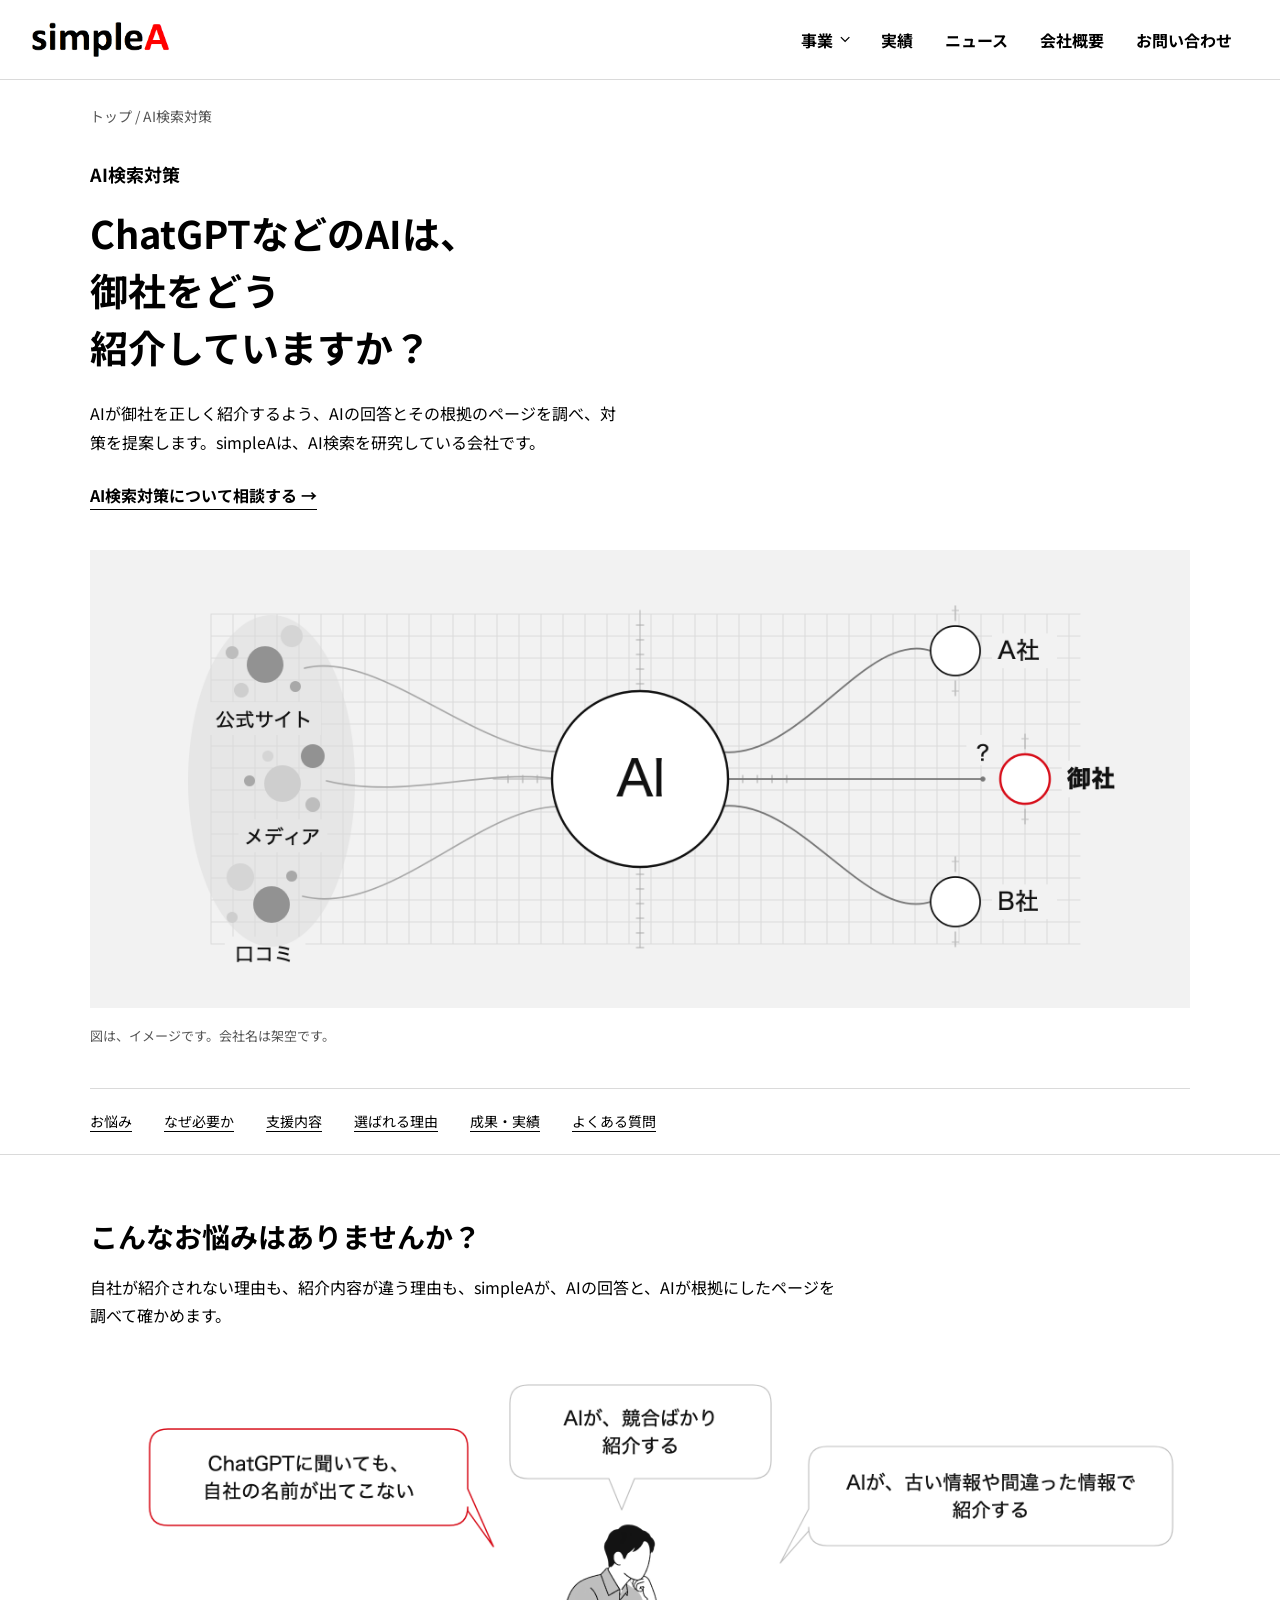
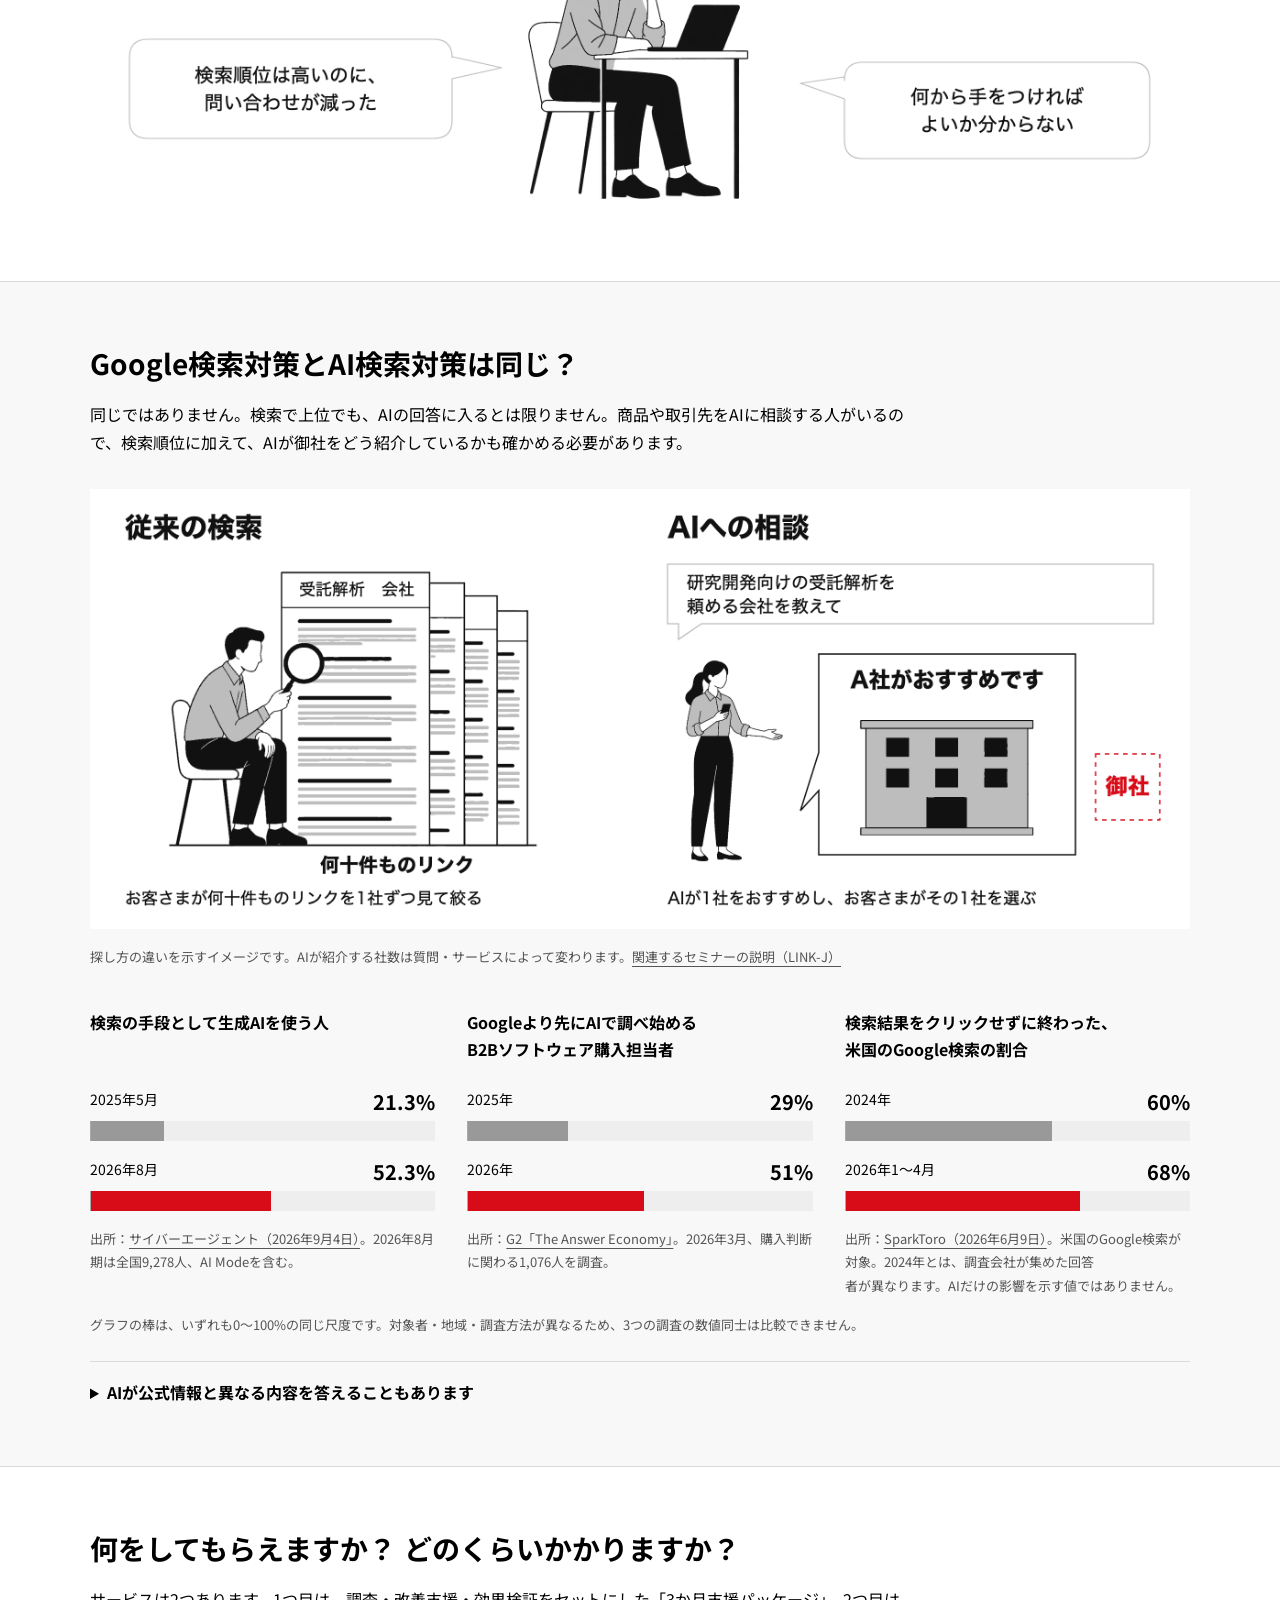
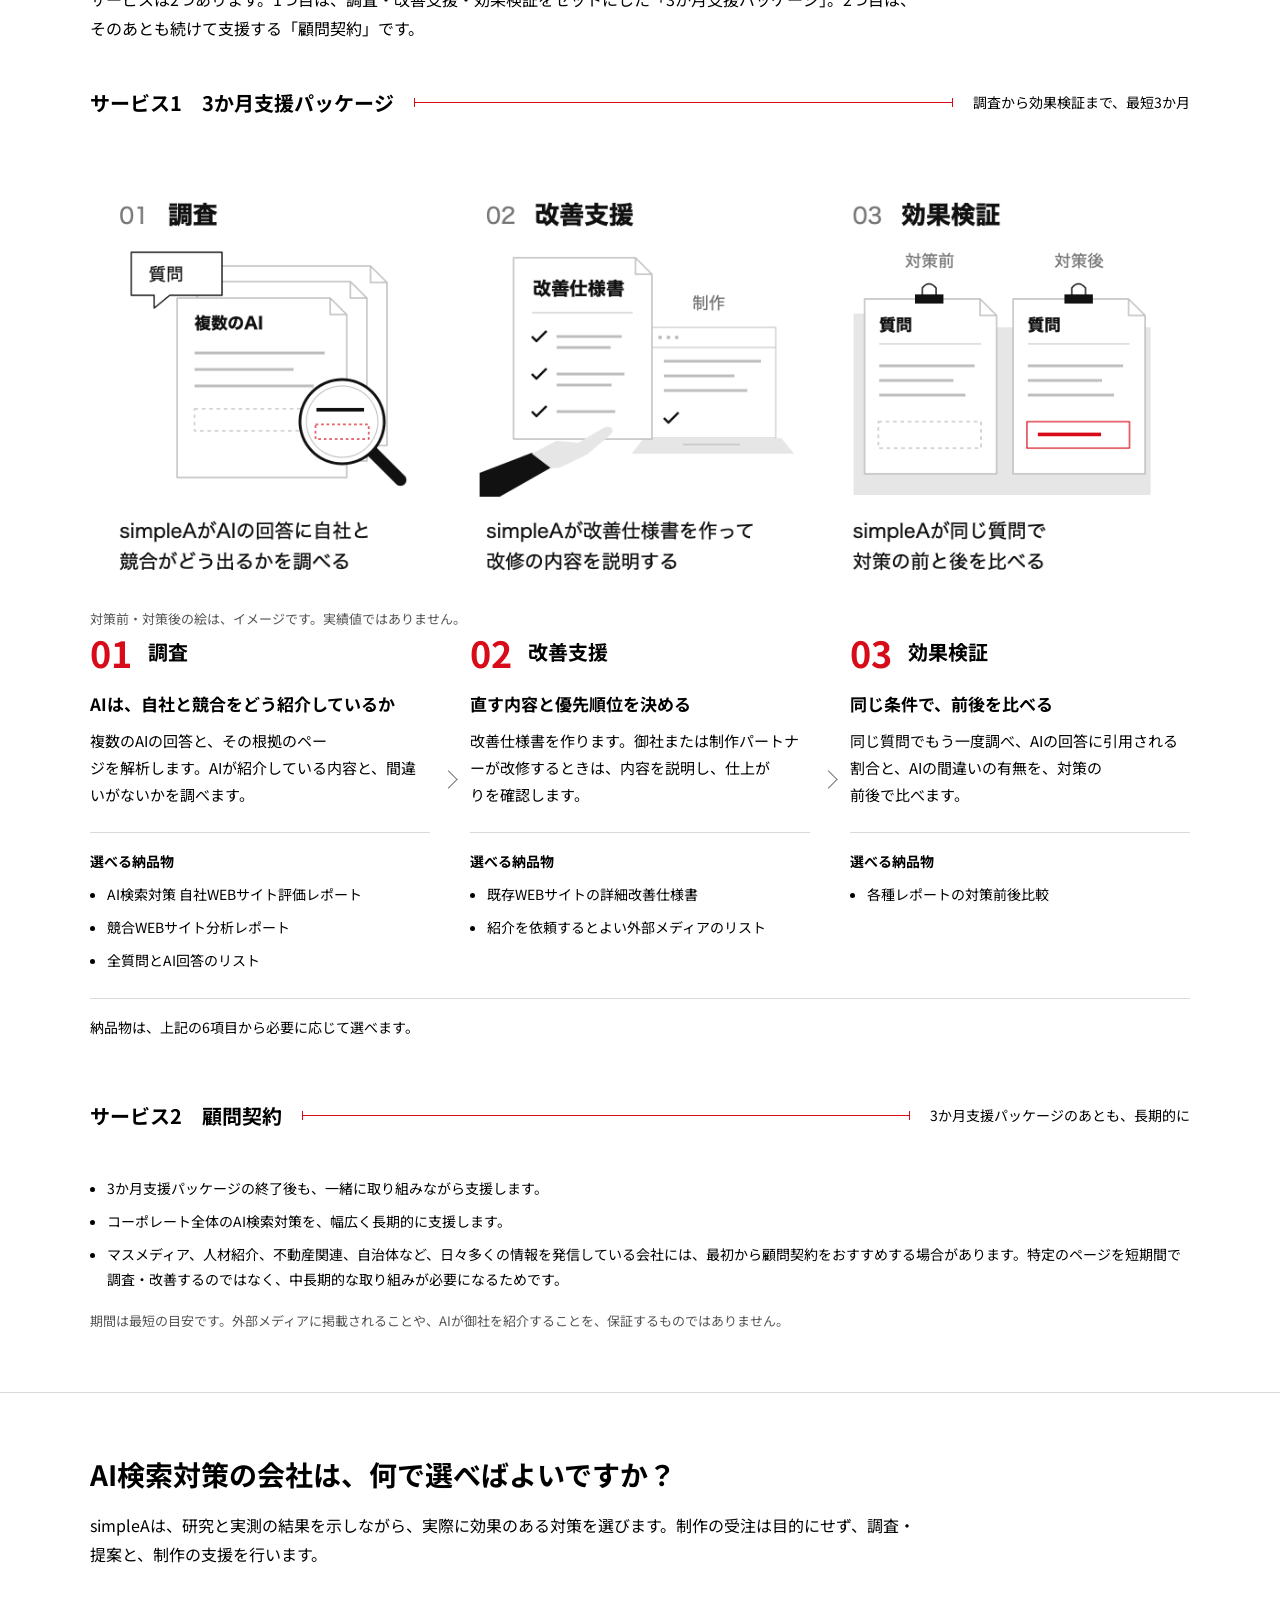
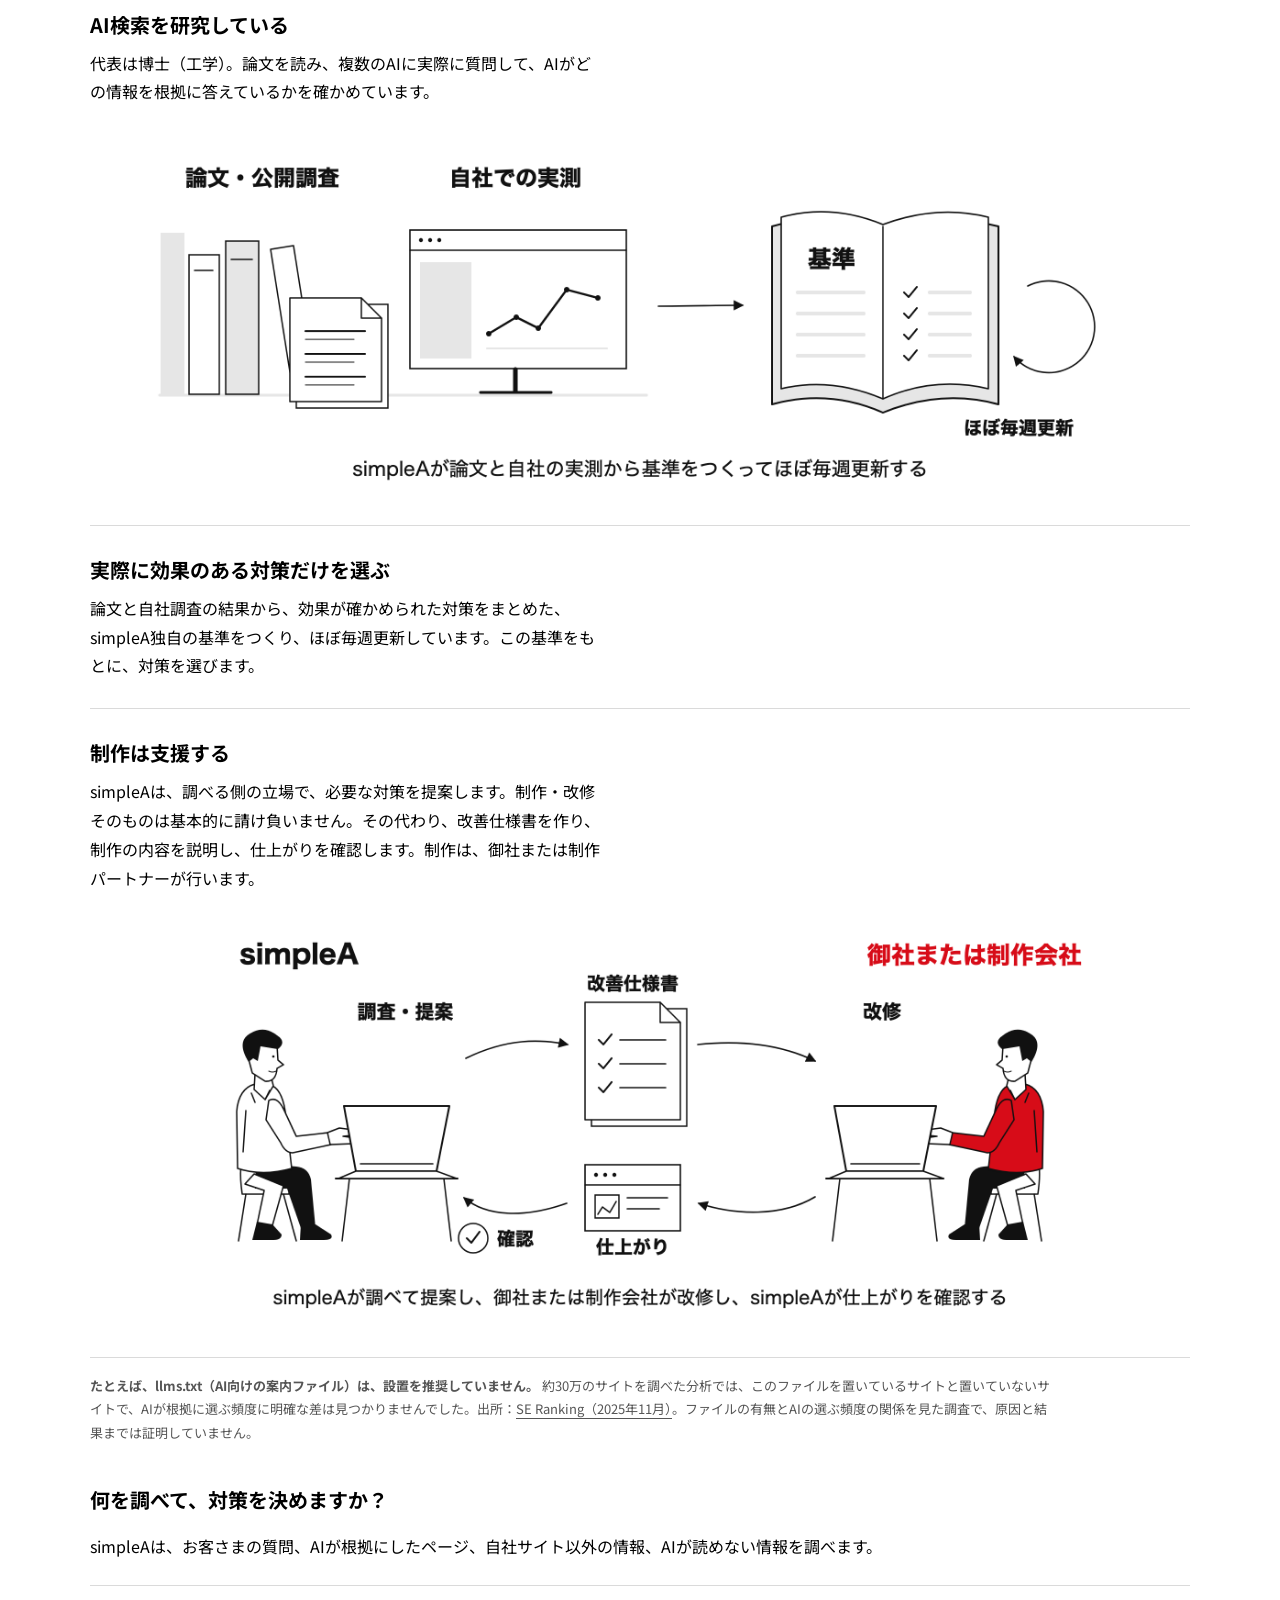
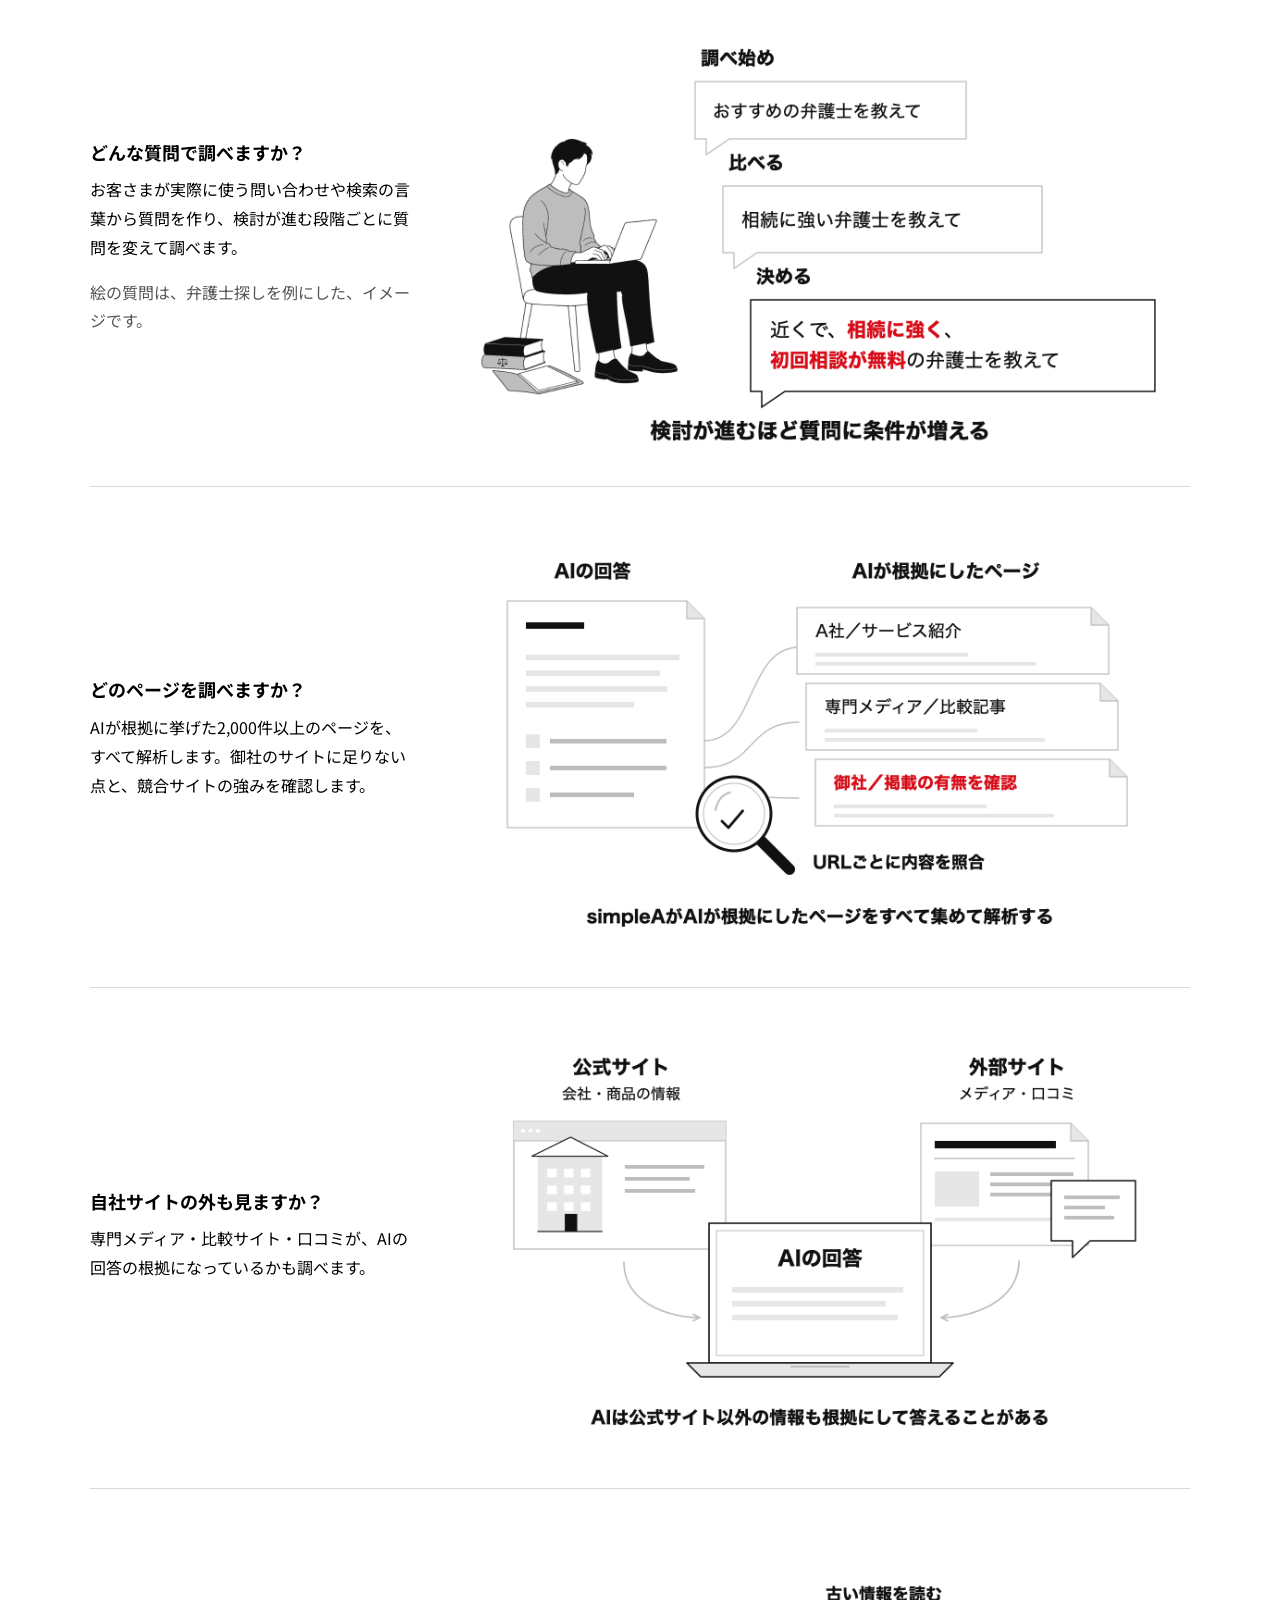
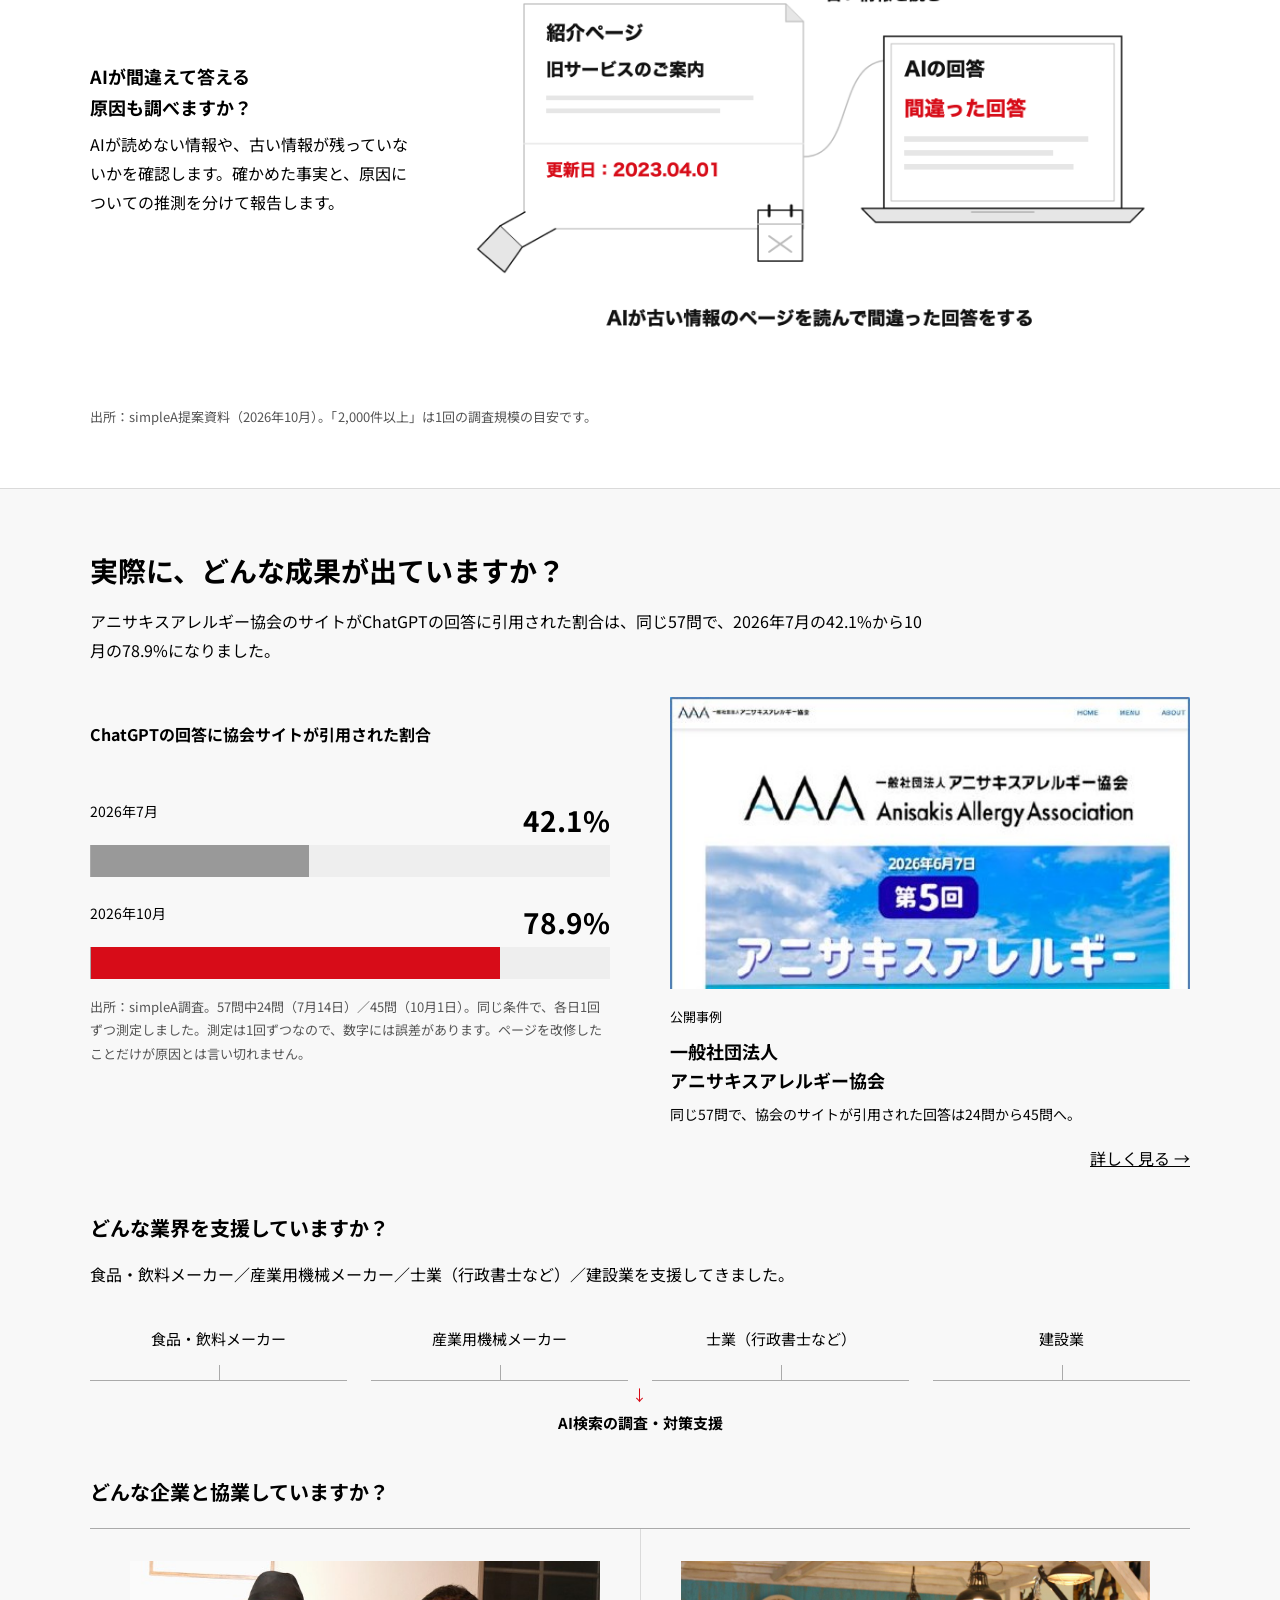
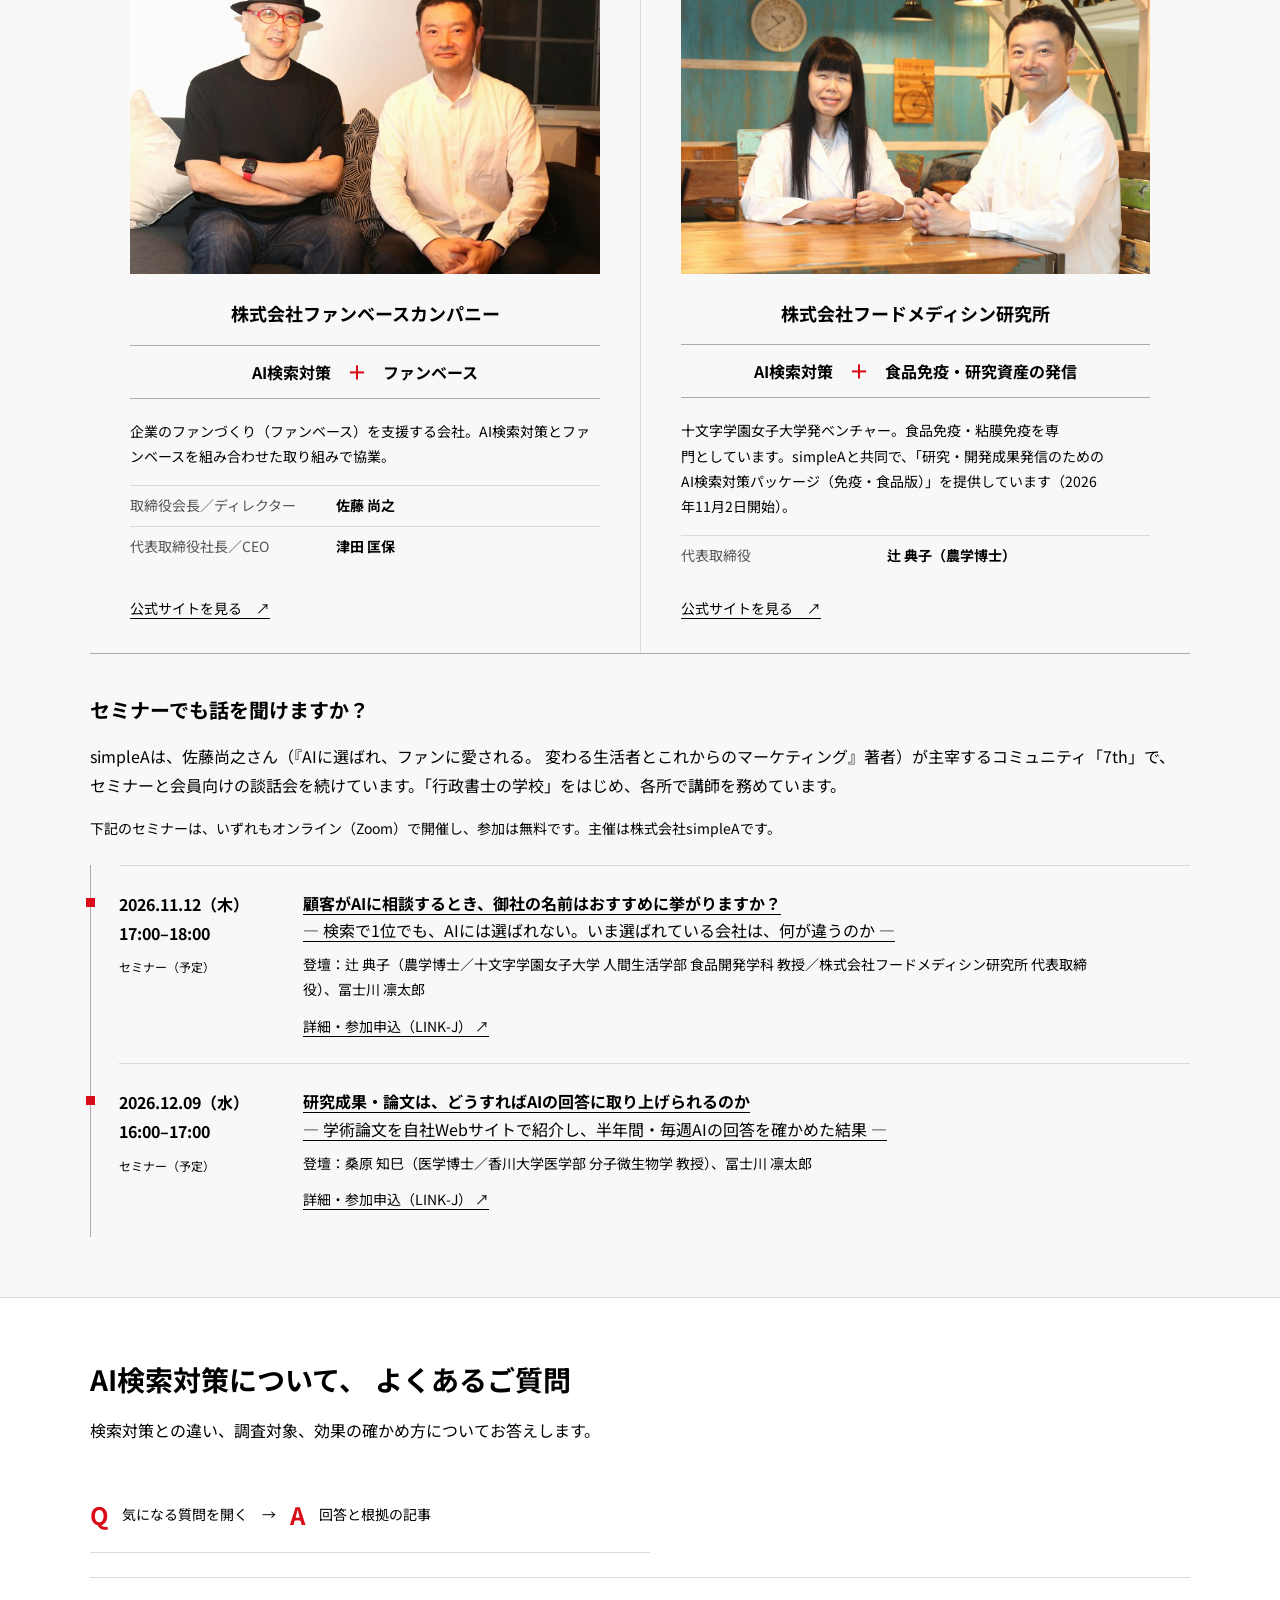
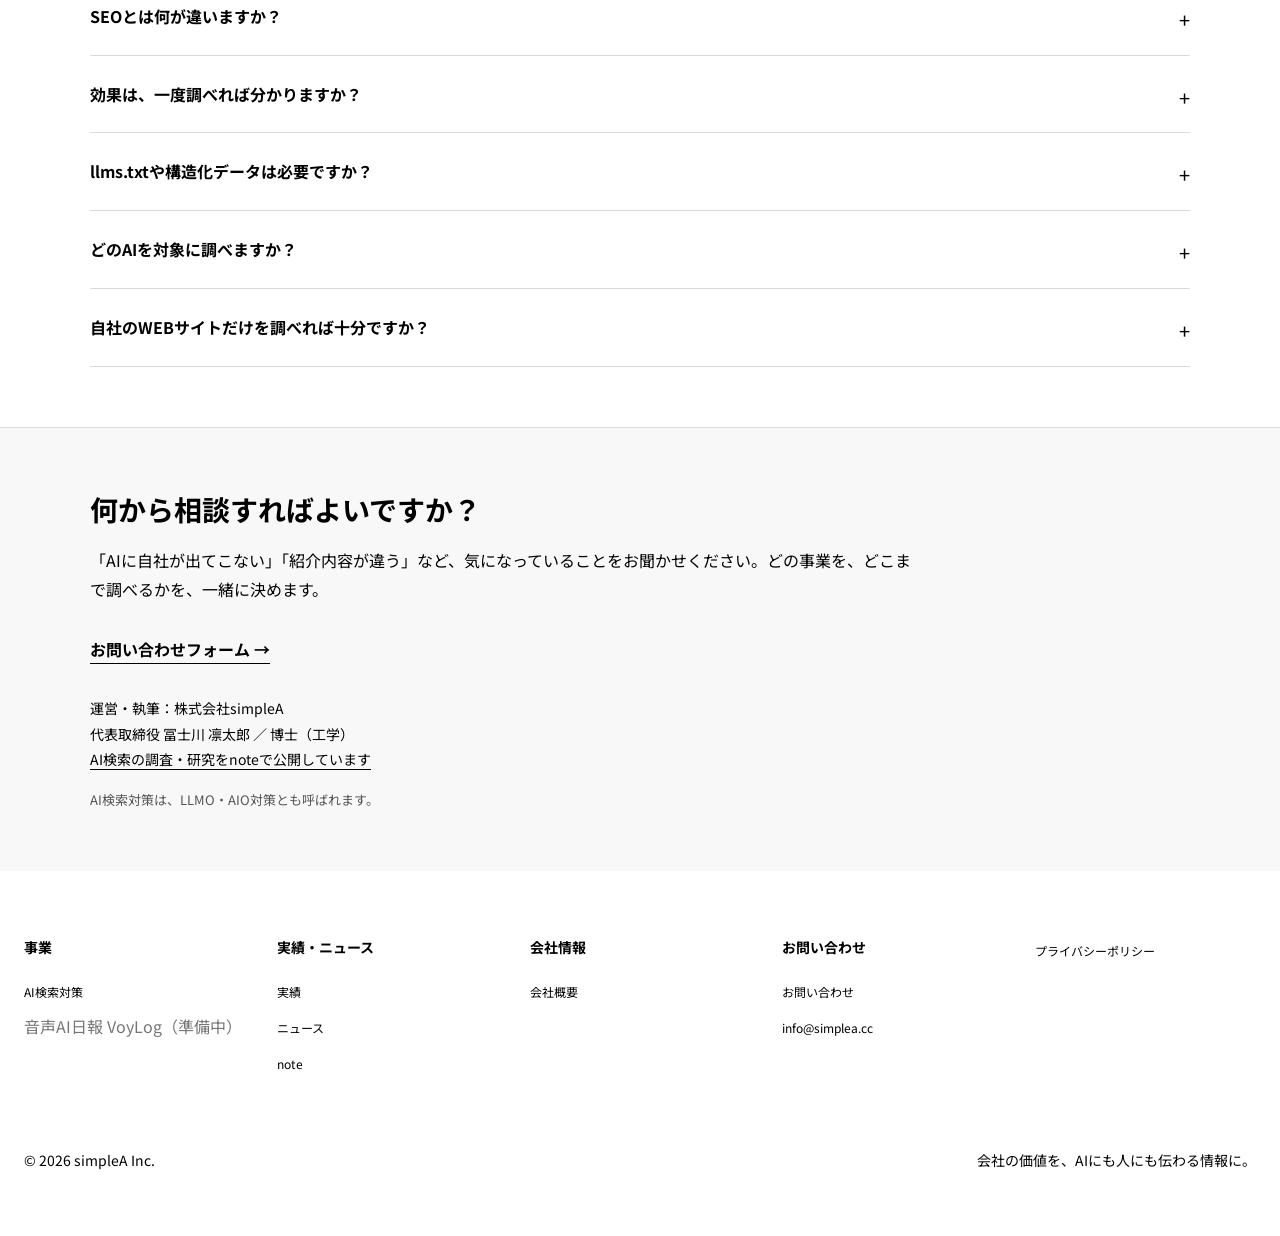
==== commit 870da986: "フードメディシン研究所の説明：パッケージ名と開始日を、プレスリリースに合わせて修正 Co-Authored-By: Claude Sonnet 5.5 <noreply@anthropic.com>" ====
--- a/ai-search.html
+++ b/ai-search.html
@@ -6,7 +6,7 @@
 <div class="business-submenu" id="business-submenu" inert=""><div class="business-submenu-inner"><ul><li><a href="ai-search.html">AI検索対策</a></li><li><span class="soon-item">音声AI日報 VoyLog（準備中）</span></li></ul></div></div>
 </div><a href="index.html#results">実績</a><a href="index.html#news">ニュース</a><a href="index.html#company">会社概要</a><a class="contact" href="index.html#contact">お問い合わせ</a></nav></div></header><main><section class="ai-hero"><div class="wrap"><p class="crumb"><a href="index.html">トップ</a> / AI検索対策</p><div class="hero-grid"><div><h1><span>AI検索対策</span>ChatGPTなどのAIは、<br/>御社をどう<br class="pc"/>紹介していますか？</h1><p class="answer">AIが御社を正しく紹介するよう、AIの回答とその根拠のページを調べ、対<span class="keep-ending">策を提案します。</span>simpleAは、AI検索を研究し<span class="keep-ending">ている会社です。</span></p><a class="bar-link" href="contact.html">AI検索対策について相談する <span aria-hidden="true">→</span></a></div><figure class="hero-visual"><img src="img/figures/hero.png?v=2" alt="AIが会社を紹介する仕組みのイメージ図。公式サイト・メディア・口コミの情報がAIに集まり、AIがA社、B社、御社などの会社を紹介する。御社がどう紹介されているかは、？で示している。" width="2400" height="1000"/><figcaption class="source">図は、イメージです。会社名は架空です。</figcaption></figure></div><nav aria-label="このページの内容" class="page-nav"><a href="#concerns">お悩み</a><a href="#why">なぜ必要か</a><a href="#package">支援内容</a><a href="#features">選ばれる理由</a><a href="#results">成果・実績</a><a href="#faq">よくある質問</a></nav></div></section><section class="ai-section" id="concerns"><div class="wrap"><h2>こんなお悩みはありませんか？</h2><p class="answer">自社が紹介されない理由も、紹介内容が違う理由も、simpleAが、AIの回答と、AIが根拠にしたページを調<span class="keep-ending">べて確かめます。</span></p><figure class="figure-wide"><img src="img/figures/concerns.png" alt="お悩みの吹き出しの絵。「ChatGPTに聞いても、自社の名前が出てこない」「AIが、競合ばかり紹介する」「AIが、古い情報や間違った情報で紹介する」「検索順位は高いのに、問い合わせが減った」「何から手をつければよいか分からない」。" width="2400" height="1000" loading="lazy"/></figure><div class="sr-only"><ul class="concern-list"><li><p>ChatGPTに聞いても、<br/>自社の名前が出てこない</p></li><li><p>AIが、競合ばかり<br/>紹介する</p></li><li><p>AIが、古い情報や間違った情報で<br/>紹介する</p></li><li><p>検索順位は高いのに、<br/>問い合わせが減った</p></li><li><p>何から手をつければ<br/>よいか分からない</p></li></ul></div></div></section><section class="ai-section soft" id="why"><div class="wrap"><h2>Google検索対策とAI検索対策は同じ？</h2><p class="answer">同じではありません。検索で上位でも、AIの回答に入る<span class="keep-ending">とは限りません。</span>商品や取引先をAIに相談する人がいるので、検索順位に加えて、AIが御社をどう紹介しているかも確かめる<span class="keep-ending">必要があります。</span></p><figure class="figure-wide"><img src="img/figures/compare.png" alt="検索とAIの違いの絵。左の従来の検索では、お客さまが何十件ものリンクを1社ずつ見て絞る。右のAIへの相談では、AIがA社を1社だけおすすめし、お客さまがその1社を選ぶ。御社は、おすすめされていない。" width="2400" height="960" loading="lazy"/><figcaption class="source">探し方の違いを示すイメージです。AIが紹介する社数は質問・サービスによって変わります。<a href="https://www.link-j.org/member_event/article-54489.html">関連するセミナーの説明（LINK-J）</a></figcaption></figure><div class="statistics"><figure class="data-figure"><h3>検索の手段として生成AIを使う人</h3><div aria-label="検索の手段として生成AIを使う人。2025年5月 21.3%、2026年8月 52.3%。すべて0から100%の共通尺度。" class="bars" role="img"><div class="bar-row"><span>2025年5月</span><div class="bar-track"><i class="" style="width:21.3%"></i></div><strong>21.3%</strong></div><div class="bar-row"><span>2026年8月</span><div class="bar-track"><i class="current" style="width:52.3%"></i></div><strong>52.3%</strong></div></div><figcaption class="source">出所：<a href="https://www.cyberagent-adagency.com/news/1043/">サイバーエージェント（2026年9月4日）</a>。2026年8月期は全国9,278人、AI Modeを含む。</figcaption></figure><figure class="data-figure"><h3>Googleより先にAIで調べ始める<br/>B2Bソフトウェア購入担当者</h3><div aria-label="Googleより先にAIで調べ始めるB2Bソフトウェア購入担当者。2025年 29%、2026年 51%。すべて0から100%の共通尺度。" class="bars" role="img"><div class="bar-row"><span>2025年</span><div class="bar-track"><i class="" style="width:29%"></i></div><strong>29%</strong></div><div class="bar-row"><span>2026年</span><div class="bar-track"><i class="current" style="width:51%"></i></div><strong>51%</strong></div></div><figcaption class="source">出所：<a href="https://learn.g2.com/g2-2026-ai-search-insight-report">G2「The Answer Economy」</a>。2026年3月、購入判断に関わる1,076人を調査。</figcaption></figure><figure class="data-figure"><h3>検索結果をクリックせずに終わった、<br/>米国のGoogle検索の割合</h3><div aria-label="検索結果をクリックせずに終わった、米国のGoogle検索の割合。2024年 60%、2026年1〜4月 68%。すべて0から100%の共通尺度。" class="bars" role="img"><div class="bar-row"><span>2024年</span><div class="bar-track"><i class="" style="width:60%"></i></div><strong>60%</strong></div><div class="bar-row"><span>2026年1〜4月</span><div class="bar-track"><i class="current" style="width:68%"></i></div><strong>68%</strong></div></div><figcaption class="source">出所：<a href="https://sparktoro.com/blog/zero-click-search-what-still-works/">SparkToro（2026年6月9日）</a>。米国のGoogle検索が対象。2024年とは、調査会社が集めた回答<span class="keep-ending">者が異なります。</span>AIだけの影響を示す値ではありません。</figcaption></figure></div><p class="source">グラフの棒は、いずれも0〜100%<span class="keep-ending">の同じ尺度です。</span>対象者・地域・調査方法が異なるため、3つの調査の数値同士は<span class="keep-ending">比較できません。</span></p><details class="research-note"><summary>AIが公式情報と異なる内容を答えることもあります</summary><p>simpleAの調査では、AIが書いた乳酸菌の学名86件のうち5件が、公式資料と異<span class="keep-ending">なっていました。</span></p><p class="source">出所：simpleA調査（2026年<span class="keep-ending">10月21日）。</span>4つのAIに50問ずつ質問し、公式資料で確認できた学名の記述86件<span class="keep-ending">を照合しました。</span>一致は74件、不一致は5件、判定できなかっ<span class="keep-ending">たのは7件です。</span>AI全体の正確さを示すもの<span class="keep-ending">ではありません。</span></p></details></div></section><section class="ai-section" id="package"><div class="wrap"><h2><span class="heading-phrase">何をしてもらえますか？</span><span class="heading-phrase">どのくらいかかりますか？</span></h2><p class="answer">サービスは2つあります。1つ目は、調査・改善支援・効果検証をセットにした「3か月支援パッケージ」。2つ目は、そのあとも続けて支援する「顧問契約」です。</p><p class="flow-duration"><span>サービス1　3か月支援パッケージ</span><span aria-hidden="true" class="duration-rule"></span><span>調査から効果検証まで、最短3か月</span></p><figure class="figure-wide"><img src="img/figures/service3.png" alt="サービスの3つのステップの絵。01 調査：simpleAがAIの回答に自社と競合がどう出るかを調べる。02 改善支援：simpleAが改善仕様書を作って改修の内容を説明する。03 効果検証：simpleAが同じ質問で対策の前と後を比べる。" width="2400" height="900" loading="lazy"/><figcaption class="source">対策前・対策後の絵は、イメージです。実績値ではありません。</figcaption></figure><ol aria-label="調査、改善支援、効果検証の順に進めます" class="service-flow"><li><h3><span>01</span>調査</h3><h4>AIは、自社と競合をどう紹介しているか</h4><p>複数のAIの回答と、その根拠のペー<span class="keep-ending">ジを解析します。</span>AIが紹介している内容と、間違いがな<span class="keep-ending">いかを調べます。</span></p><div class="deliverables"><p>選べる納品物</p><ul><li>AI検索対策 自社WEBサイト評価レポート</li><li>競合WEBサイト分析レポート</li><li>全質問とAI回答のリスト</li></ul></div></li><li><h3><span>02</span>改善支援</h3><h4>直す内容と優先順位を決める</h4><p>改善仕様書を作ります。御社または制作パートナーが改修するときは、内容を説明し、仕上が<span class="keep-ending">りを確認します。</span></p><div class="deliverables"><p>選べる納品物</p><ul><li>既存WEBサイトの詳細改善仕様書</li><li>紹介を依頼するとよい外部メディアのリスト</li></ul></div></li><li><h3><span>03</span>効果検証</h3><h4>同じ条件で、前後を比べる</h4><p>同じ質問でもう一度調べ、AIの回答に引用される割合と、AIの間違いの有無を、対策の<span class="keep-ending">前後で比べます。</span></p><div class="deliverables"><p>選べる納品物</p><ul><li>各種レポートの対策前後比較</li></ul></div></li></ol><p class="deliverable-intro">納品物は、上記の6項目から必要に<span class="keep-ending">応じて選べます。</span></p><div class="advisory"><p class="flow-duration"><span>サービス2　顧問契約</span><span aria-hidden="true" class="duration-rule"></span><span>3か月支援パッケージのあとも、長期的に</span></p><ul><li>3か月支援パッケージの終了後も、一緒に取り組みながら支援します。</li><li>コーポレート全体のAI検索対策を、幅広く長期的に支援します。</li><li>マスメディア、人材紹介、不動産関連、自治体など、日々多くの情報を発信している会社には、最初から顧問契約をおすすめする<span class="keep-ending">場合があります。</span>特定のページを短期間で調査・改善する<span class="keep-ending">のではなく、</span>中長期的な取り組みが必要<span class="keep-ending">になるためです。</span></li></ul></div><p class="source">期間は<span class="keep-ending">最短の目安です。</span>外部メディアに掲載されることや、AIが御社を紹介することを、保証するもの<span class="keep-ending">ではありません。</span></p></div></section><section class="ai-section" id="features"><div class="wrap"><h2>AI検索対策の会社は、何で選べばよいですか？</h2><p class="answer">simpleAは、研究と実測の結果を示しながら、実際に効果のある<span class="keep-ending">対策を選びます。</span>制作の受注は目的にせず、調査・提案と、制作の<span class="keep-ending">支援を行います。</span></p><div class="reason-list"><article><div><h3>AI検索を研究している</h3><p>代表<span class="keep-ending">は博士（工学）。</span>論文を読み、複数のAIに実際に質問して、AIがどの情報を根拠に答えているかを<span class="keep-ending">確かめています。</span></p></div><img src="img/figures/kijun.png" alt="基準の絵。simpleAが、論文・公開調査と自社での実測から基準をつくり、ほぼ毎週更新する。" width="2400" height="800" loading="lazy"/></article><article><div><h3>実際に効果のある対策だけを選ぶ</h3><p>論文と自社調査の結果から、効果が確かめられた対策をまとめた、simpleA独自の基準をつくり、ほぼ毎週<span class="keep-ending">更新しています。</span>この基準をもとに、<span class="keep-ending">対策を選びます。</span></p></div></article><article><div><h3>制作は支援する</h3><p>simpleAは、調べる側の立場で、必要な対<span class="keep-ending">策を提案します。</span>制作・改修そのものは基本的に<span class="keep-ending">請け負いません。</span>その代わり、改善仕様書を作り、制作の内容を説明し、仕上が<span class="keep-ending">りを確認します。</span>制作は、御社または制作パート<span class="keep-ending">ナーが行います。</span></p></div><img src="img/figures/roles.png" alt="役割分担の絵。simpleAが調べて提案し、御社または制作会社が改修し、simpleAが仕上がりを確認する。" width="2400" height="900" loading="lazy"/></article></div><p class="source research-example"><strong>たとえば、llms.txt（AI向けの案内ファイル）は、設置を推奨し<span class="keep-ending">ていません。</span></strong> 約30万のサイトを調べた分析では、このファイルを置いているサイトと置いていないサイトで、AIが根拠に選ぶ頻度に明確な差は見つ<span class="keep-ending">かりませんでした。</span>出所：<a href="https://seranking.com/blog/llms-txt/">SE Ranking（2025年11月）</a>。ファイルの有無とAIの選ぶ頻度の関係を見た調査で、原因と結果までは証明し<span class="keep-ending">ていません。</span></p><h3 class="subheading">何を調べて、対策を決めますか？</h3><p>simpleAは、お客さまの質問、AIが根拠にしたページ、自社サイト以外の情報、AIが読めない<span class="keep-ending">情報を調べます。</span></p><div class="investigation"><article><div><h4>どんな質問で調べますか？</h4><p>お客さまが実際に使う問い合わせや検索の言葉から質問を作り、検討が進む段階ごとに質問を<span class="keep-ending">変えて調べます。</span></p><p class="source">絵の質問は、弁護士探しを例にした、イメージです。</p></div><img src="img/figures/questions.png" alt="質問の絵。弁護士を探す場面で、検討が進むほど質問に条件が増える。調べ始めは「おすすめの弁護士を教えて」、比べるは「相続に強い弁護士を教えて」、決めるは「近くで、相続に強く、初回相談が無料の弁護士を教えて」。" width="1600" height="960" loading="lazy"/></article><article><div><h4>どのページを調べますか？</h4><p>AIが根拠に挙げた2,000件以上のページを、す<span class="keep-ending">べて解析します。</span>御社のサイトに足りない点と、競合サイトの強<span class="keep-ending">みを確認します。</span></p></div><img src="img/figures/pages.png" alt="根拠ページの絵。simpleAが、AIが根拠にしたページをすべて集めて解析する。A社のサービス紹介、専門メディアの比較記事、御社の掲載の有無を、URLごとに照合する。" width="1600" height="960" loading="lazy"/></article><article><div><h4>自社サイトの外も見ますか？</h4><p>専門メディア・比較サイト・口コミが、AIの回答の根拠になってい<span class="keep-ending">るかも調べます。</span></p></div><img src="img/figures/outside.png" alt="公式サイトと外部サイトの絵。AIは、公式サイト（会社・商品の情報）以外に、外部サイト（メディア・口コミ）の情報も根拠にして答えることがある。" width="1600" height="960" loading="lazy"/></article><article><div><h4>AIが間違えて答える原因も調べますか？</h4><p>AIが読めない情報や、古い情報が残っていない<span class="keep-ending">かを確認します。</span>確かめた事実と、原因についての推測を分<span class="keep-ending">けて報告します。</span></p></div><img src="img/figures/old.png" alt="古い情報の絵。AIが、更新日が2023年4月1日の旧サービスのご案内のページを読んで、間違った回答をする。" width="1600" height="960" loading="lazy"/></article></div><p class="source">出所：simpleA提案資料（20<span class="keep-ending">26年10月）。</span>「2,000件以上」は1回の調査<span class="keep-ending">規模の目安です。</span></p></div></section><section class="ai-section soft" id="results"><div class="wrap"><h2>実際に、どんな成果が出ていますか？</h2><p class="answer">アニサキスアレルギー協会のサイトがChatGPTの回答に引用された割合は、同じ57問で、2026年7月の42.1%から10月の78.9<span class="keep-ending">%になりました。</span></p><div class="result-grid"><figure class="data-figure"><h3>ChatGPTの回答に協会サイトが引用された割合</h3><div aria-label="ChatGPTの回答に協会サイトが引用された割合。2026年7月 42.1%、2026年10月 78.9%。すべて0から100%の共通尺度。" class="bars" role="img"><div class="bar-row"><span>2026年7月</span><div class="bar-track"><i class="" style="width:42.1%"></i></div><strong>42.1%</strong></div><div class="bar-row"><span>2026年10月</span><div class="bar-track"><i class="current" style="width:78.9%"></i></div><strong>78.9%</strong></div></div><figcaption class="source">出所：simpleA調査。57問中24問（7月14日）／45問（10月1日）。同じ条件で、各日1回ず<span class="keep-ending">つ測定しました。</span>測定は1回ずつなので、数字には<span class="keep-ending">誤差があります。</span>ページを改修したことだけが原因とは<span class="keep-ending">言い切れません。</span></figcaption></figure><a class="case-link" href="case-ai-search.html"><img alt="アニサキスアレルギー協会サイトの画面" height="360" src="img/case/aaa-site.jpg" width="640"/><span>公開事例</span><h3>一般社団法人<br/>アニサキスアレルギー協会</h3><p>同じ57問で、協会のサイトが引用された回答は24<span class="keep-ending">問から45問へ。</span></p><span class="read-more">詳しく見る →</span></a></div><h3 class="subheading">どんな業界を支援していますか？</h3><p class="industry-copy">食品・飲料メーカー／産業用機械メーカー／士業（行政書士など）／建設業を支<span class="keep-ending">援してきました。</span></p><div aria-label="支援してきた4業界：食品・飲料メーカー、産業用機械メーカー、士業、建設業" class="industry-diagram" role="img"><span>食品・飲料メーカー</span><span>産業用機械メーカー</span><span>士業（行政書士など）</span><span>建設業</span><strong>AI検索の調査・対策支援</strong></div><h3 class="subheading">どんな企業と協業していますか？</h3><ul class="partner-list">
 <li><img alt="ファンベースカンパニーの代表との共同の写真" height="440" loading="lazy" src="img/partner/fanbase.jpg" width="660"/><h4>株式会社ファンベースカンパニー</h4><p aria-label="AI検索対策とファンベースを組み合わせて協業" class="pair"><strong>AI検索対策</strong><span aria-hidden="true">＋</span><strong>ファンベース</strong></p><p>企業のファンづくり（ファンベース）<span class="keep-ending">を支援する会社。</span>AI検索対策とファンベースを組み合わせた<span class="keep-ending">取り組みで協業。</span></p><dl class="partner-people"><div><dt>取締役会長／ディレクター</dt><dd>佐藤 尚之</dd></div><div><dt>代表取締役社長／CEO</dt><dd>津田 匡保</dd></div></dl><a class="text-link" href="https://www.fanbasecompany.com/" rel="noopener" target="_blank">公式サイトを見る　↗</a></li>
-<li><img alt="フードメディシン研究所の代表との共同の写真" height="800" loading="lazy" src="img/partner/foodmedi.jpg" width="1200"/><h4>株式会社フードメディシン研究所</h4><p aria-label="AI検索対策と食品免疫・研究資産の発信を組み合わせて協業" class="pair"><strong>AI検索対策</strong><span aria-hidden="true">＋</span><strong>食品免疫・研究資産の発信</strong></p><p>十文字学園女子大学<span class="keep-ending">発ベンチャー。</span>食品免疫・粘膜免疫を専<span class="keep-ending">門としています。</span>simpleAと共同で、「研究成果発信のためのAI検索対策パッケージ（食品・免疫版）」を提供します（2026年11月<span class="keep-ending">1日開始予定）。</span></p><dl class="partner-people"><div><dt>代表取締役</dt><dd>辻 典子（農学博士）</dd></div></dl><a class="text-link" href="https://foodmedi.co.jp/" rel="noopener" target="_blank">公式サイトを見る　↗</a></li>
+<li><img alt="フードメディシン研究所の代表との共同の写真" height="800" loading="lazy" src="img/partner/foodmedi.jpg" width="1200"/><h4>株式会社フードメディシン研究所</h4><p aria-label="AI検索対策と食品免疫・研究資産の発信を組み合わせて協業" class="pair"><strong>AI検索対策</strong><span aria-hidden="true">＋</span><strong>食品免疫・研究資産の発信</strong></p><p>十文字学園女子大学<span class="keep-ending">発ベンチャー。</span>食品免疫・粘膜免疫を専<span class="keep-ending">門としています。</span>simpleAと共同で、「研究・開発成果発信のためのAI検索対策パッケージ（免疫・食品版）」を提供しています（2026年1<span class="keep-ending">1月2日開始）。</span></p><dl class="partner-people"><div><dt>代表取締役</dt><dd>辻 典子（農学博士）</dd></div></dl><a class="text-link" href="https://foodmedi.co.jp/" rel="noopener" target="_blank">公式サイトを見る　↗</a></li>
 </ul><h3 class="subheading">セミナーでも話を聞けますか？</h3><p>simpleAは、佐藤尚之さん（『AIに選ばれ、ファンに愛される。 変わる生活者とこれからのマーケティング』著者）が主宰するコミュニティ「7th」で、セミナーと会員向けの談<span class="keep-ending">話会を続けています。</span>「<a href="https://gyo-gaku.com/">行政書士の学校</a>」をはじめ、各所で講師<span class="keep-ending">を務めています。</span></p><p class="seminar-common">下記のセミナーは、いずれもオンライン（Zoom）で開催し、<span class="keep-ending">参加は無料です。</span>主催は株式会社si<span class="keep-ending">mpleAです。</span></p>
 <ul class="seminar-list seminar-timeline">
 <li><div class="seminar-date"><time datetime="2026-11-12T17:00:00+09:00">2026.11.12（木）<br/>17:00–18:00</time><span class="cat">セミナー（予定）</span></div><div>
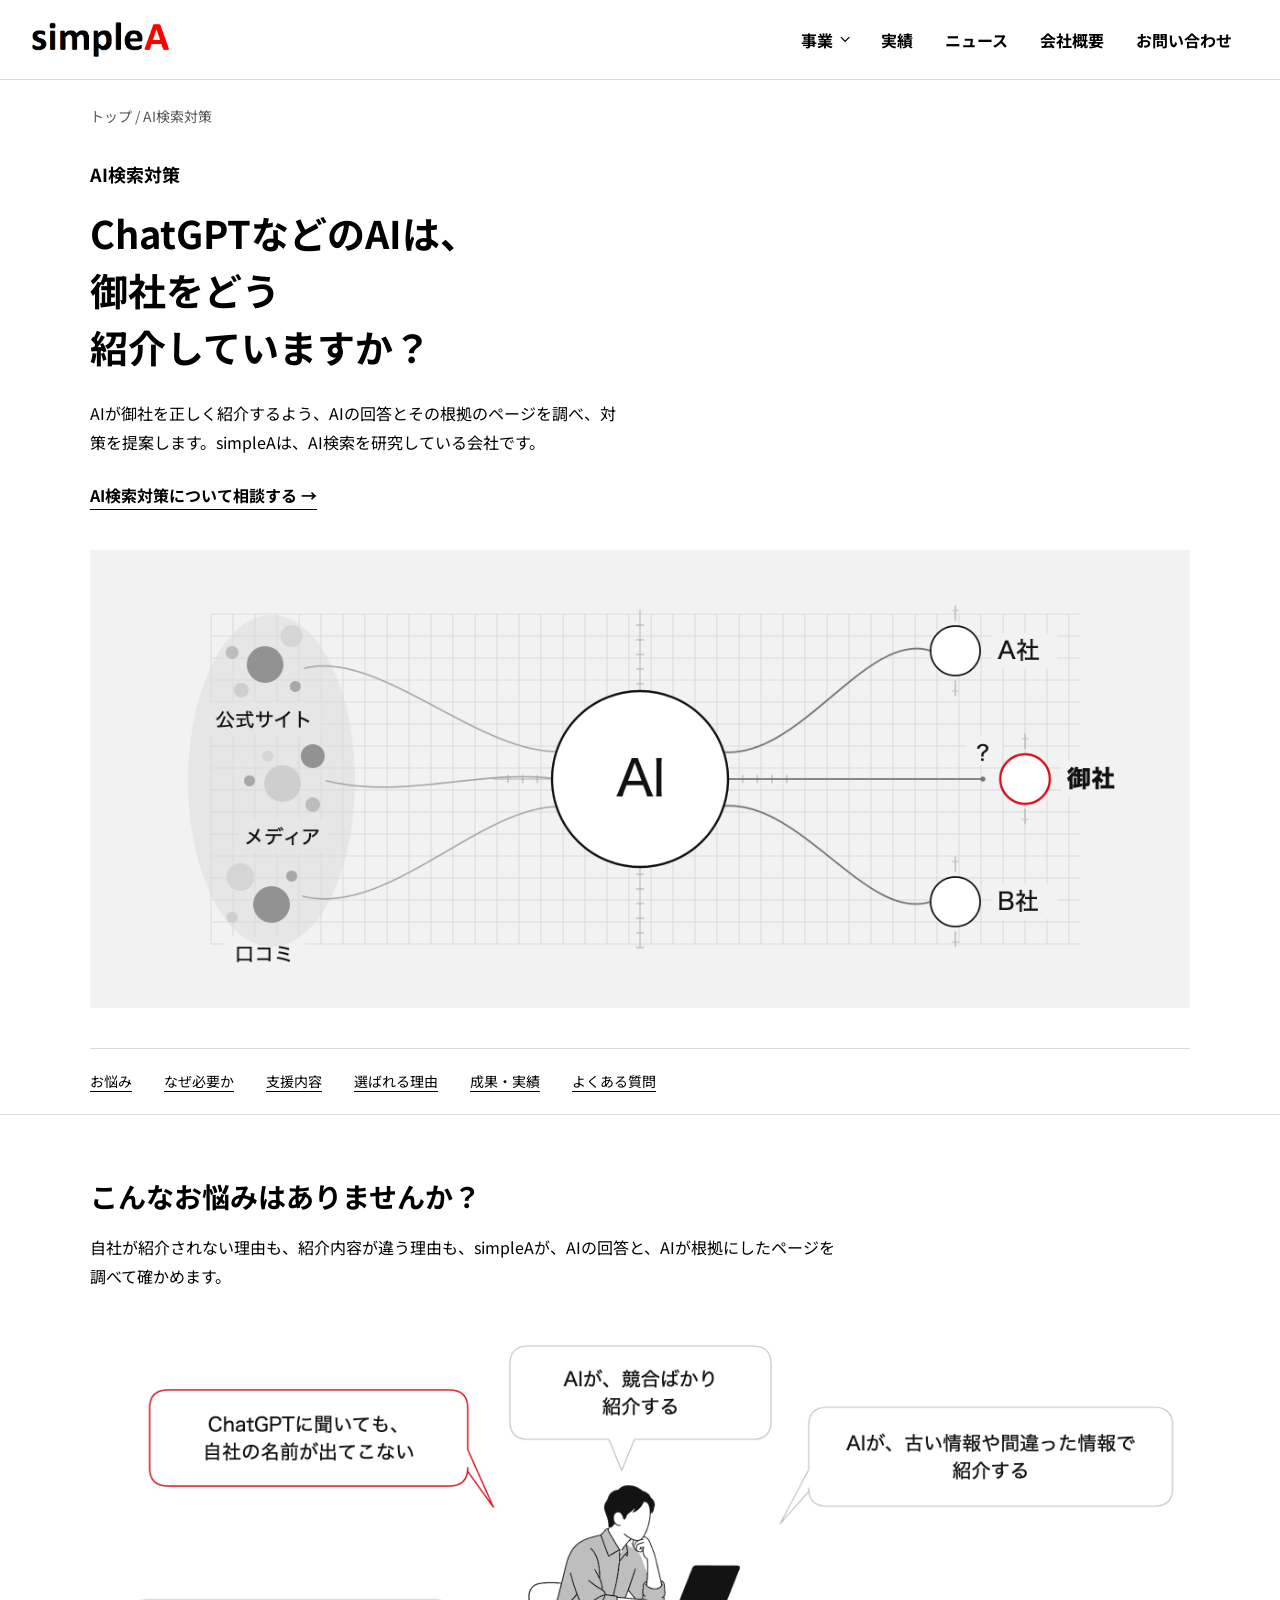
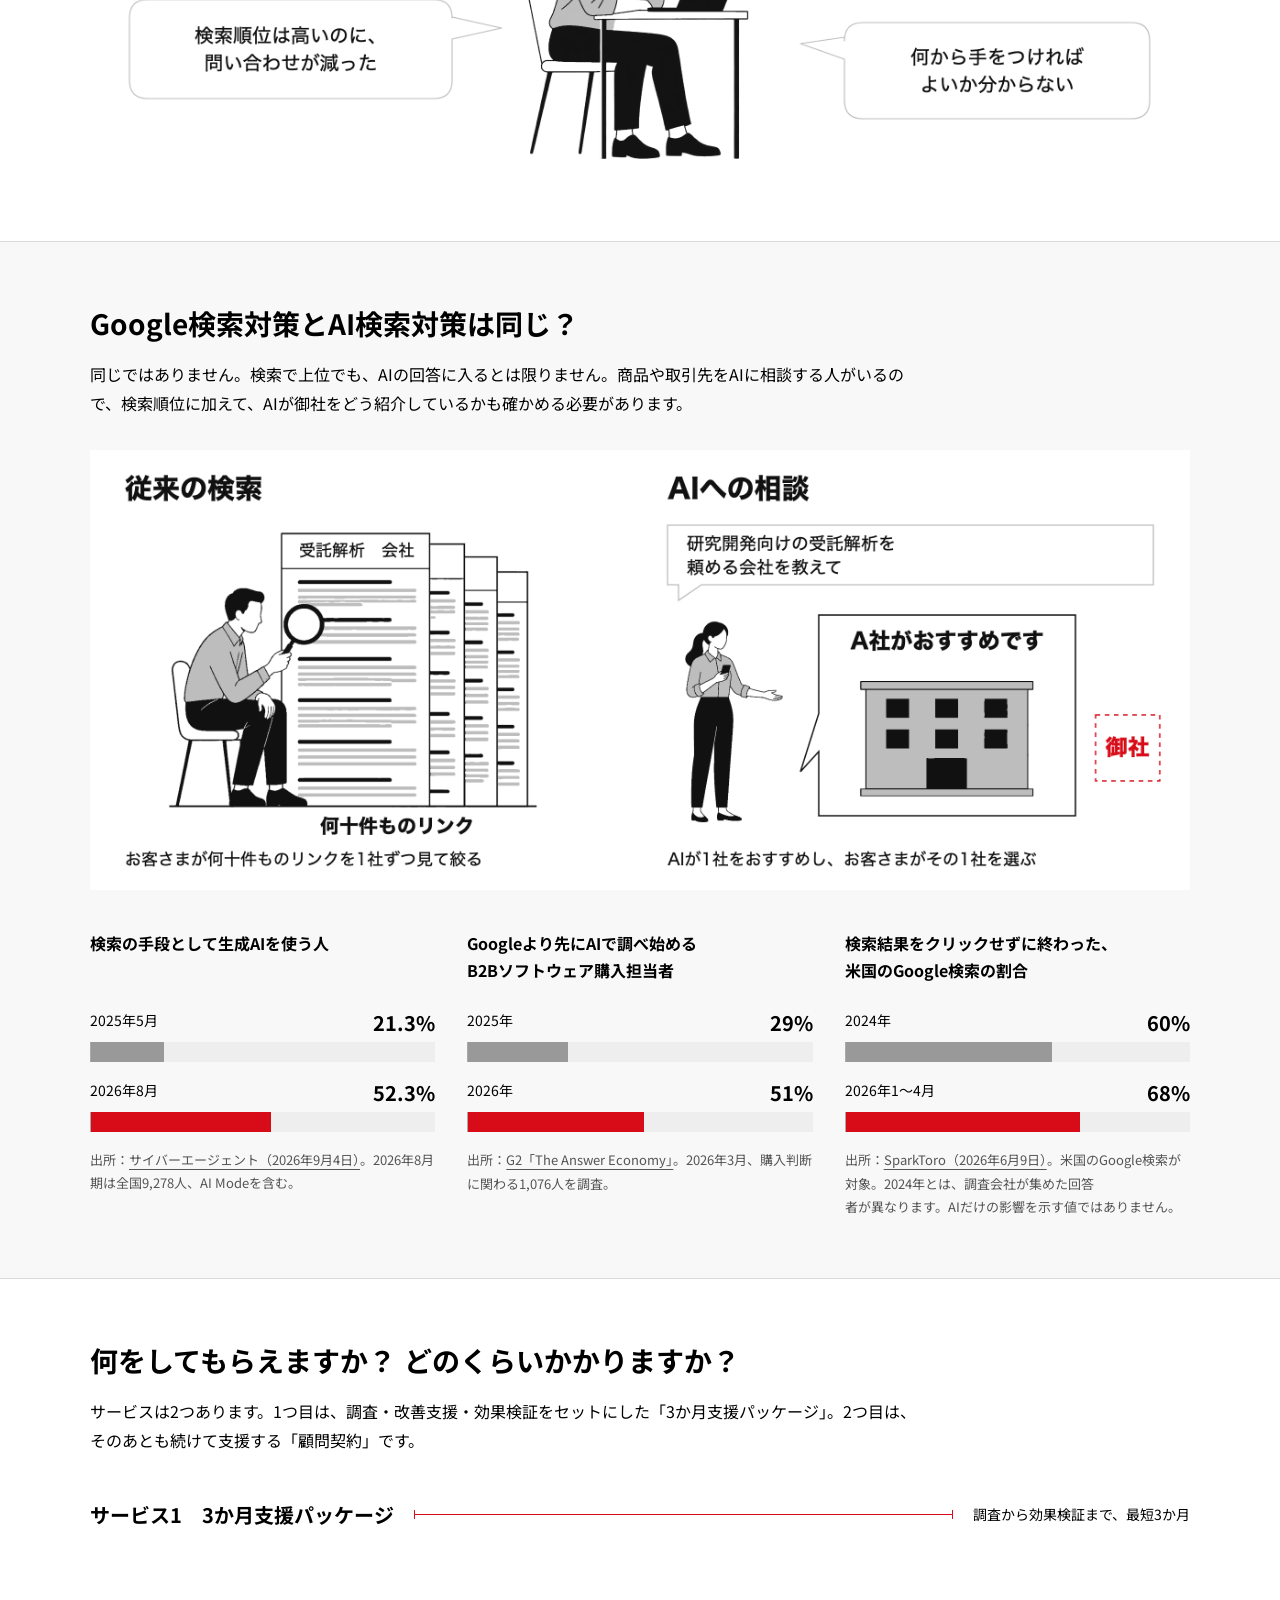
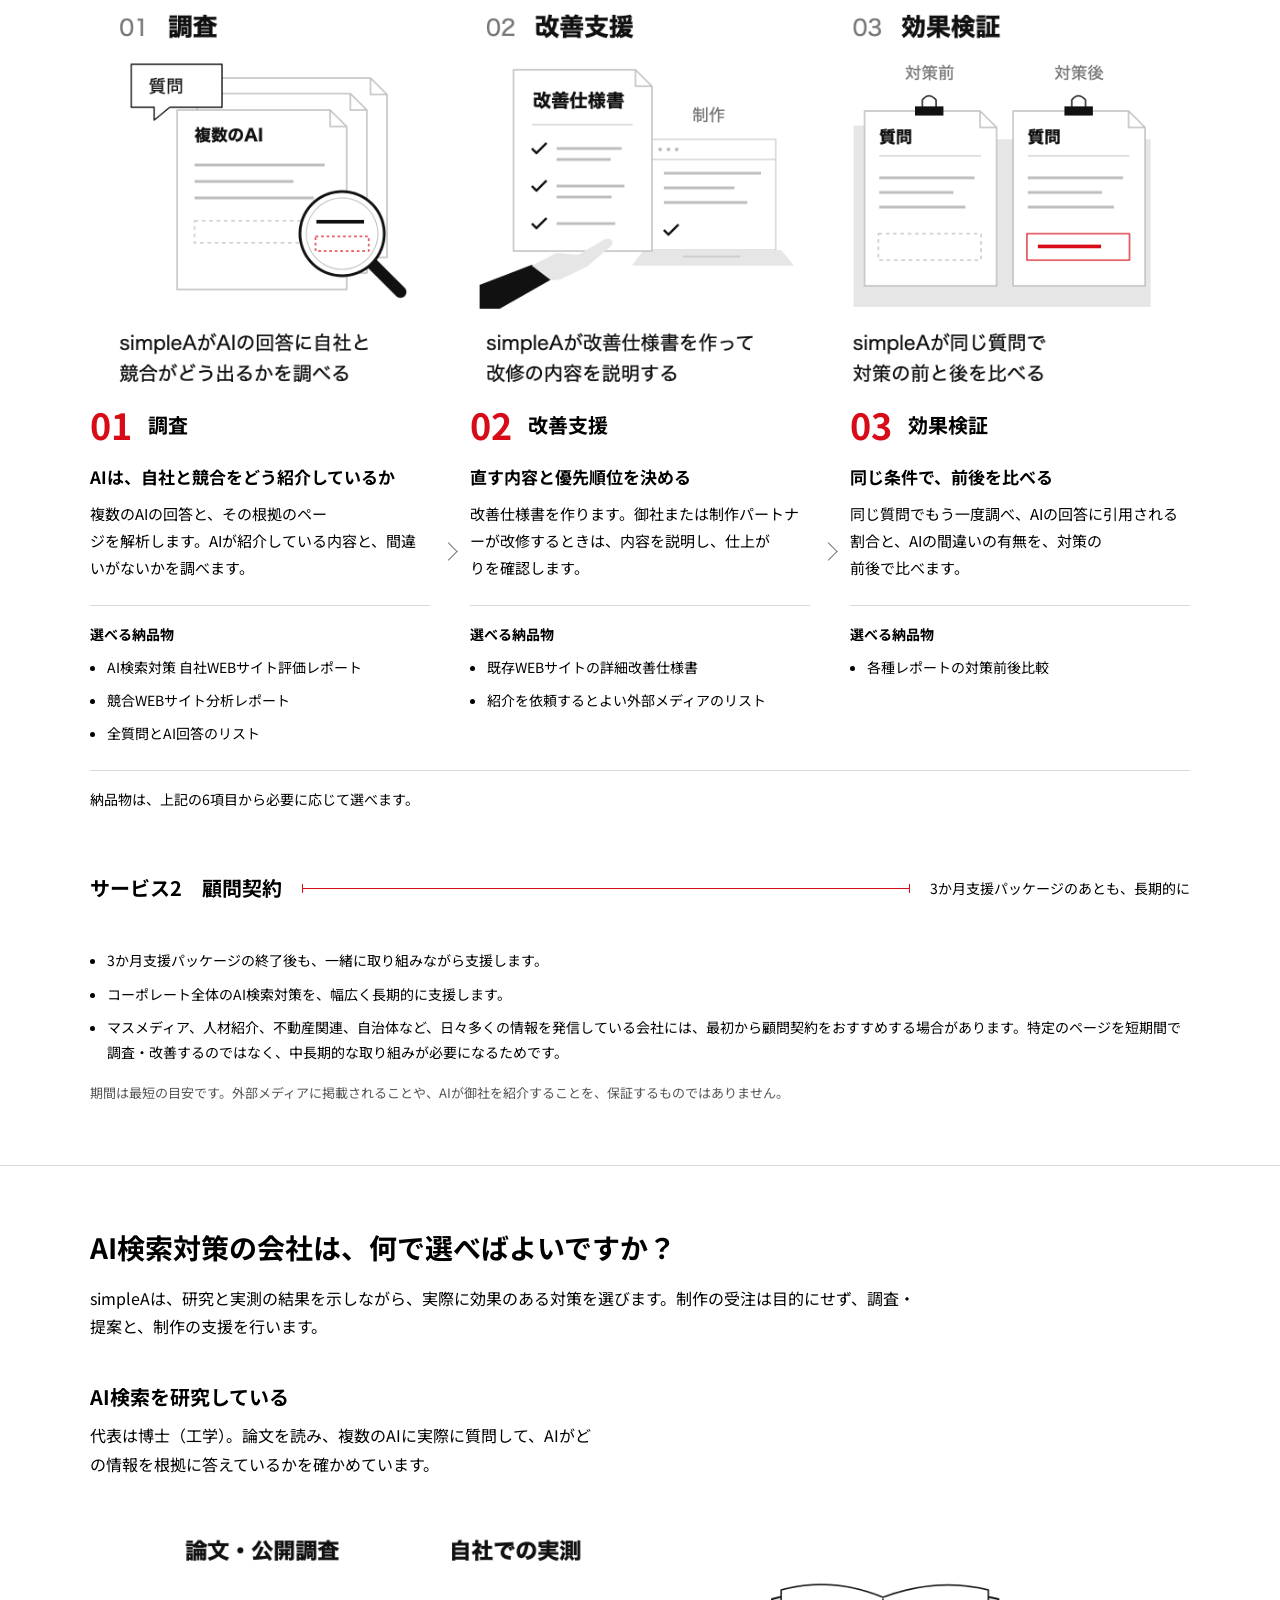
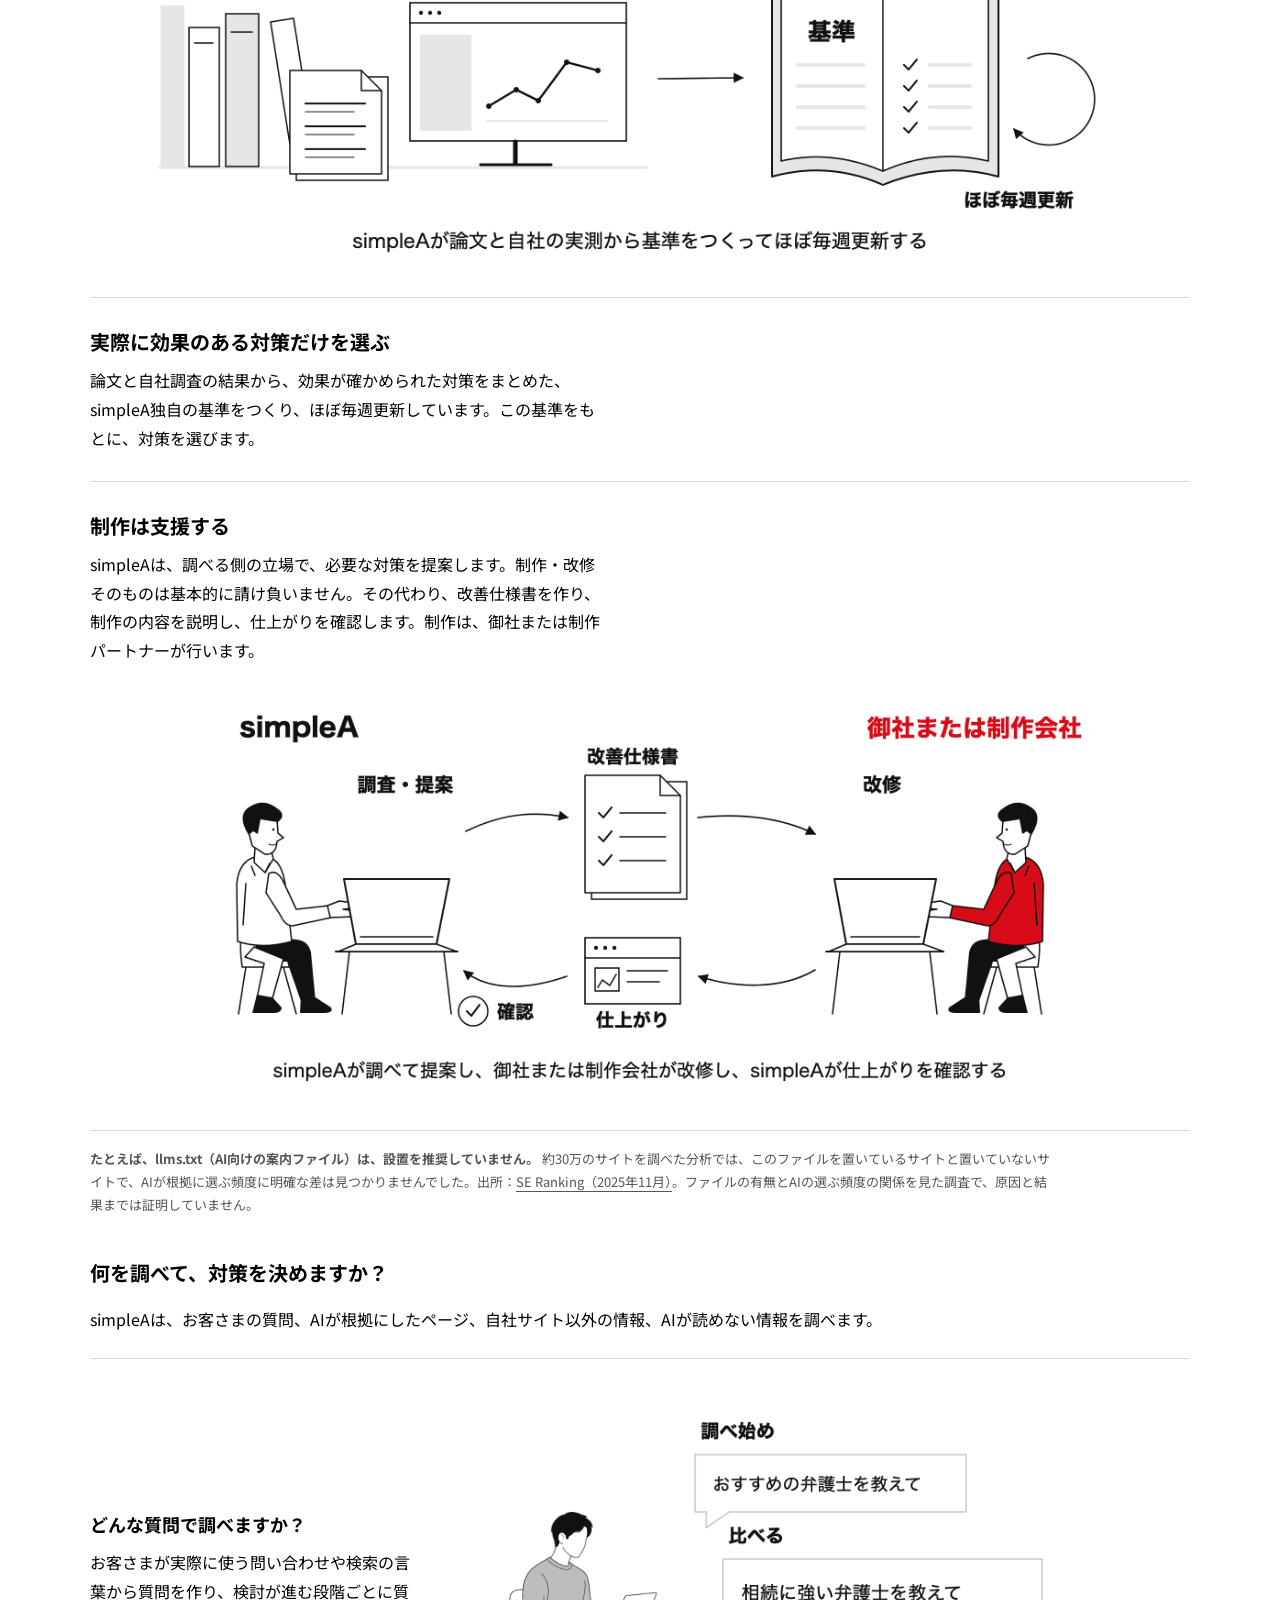
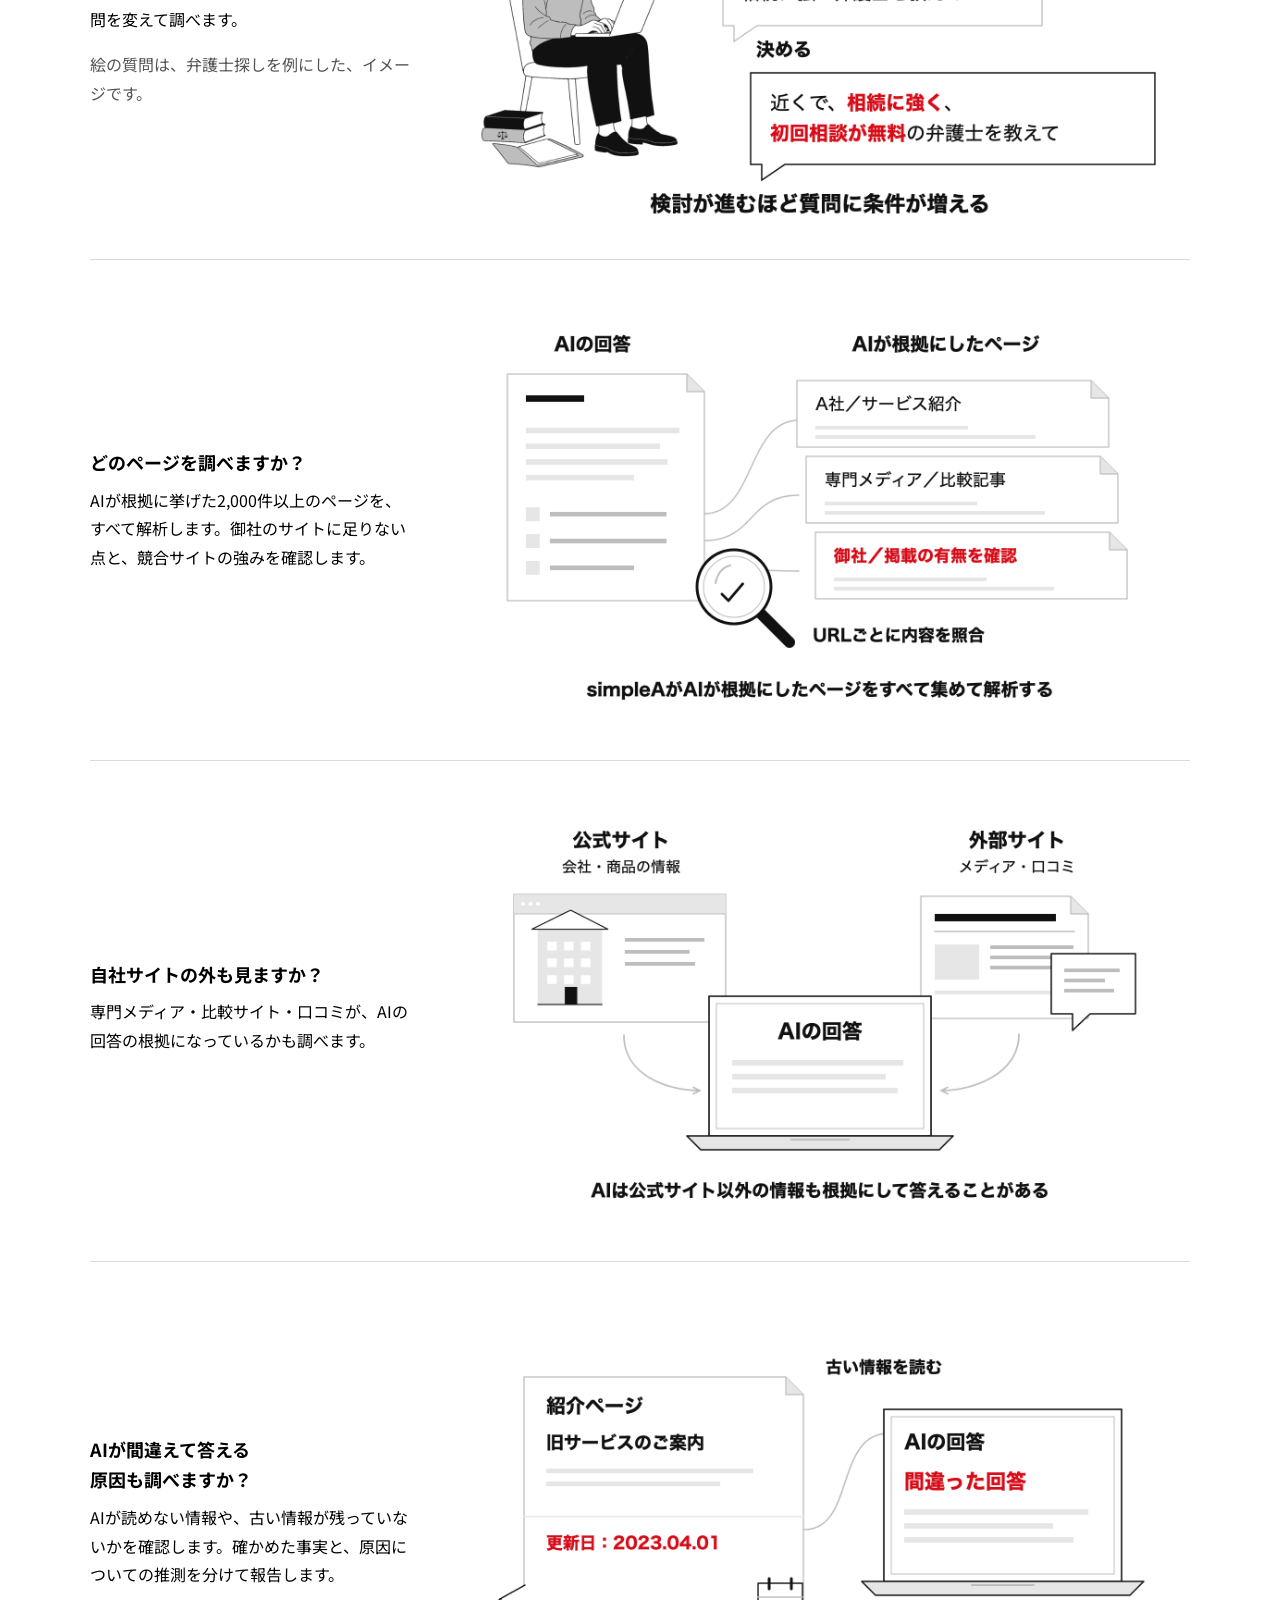
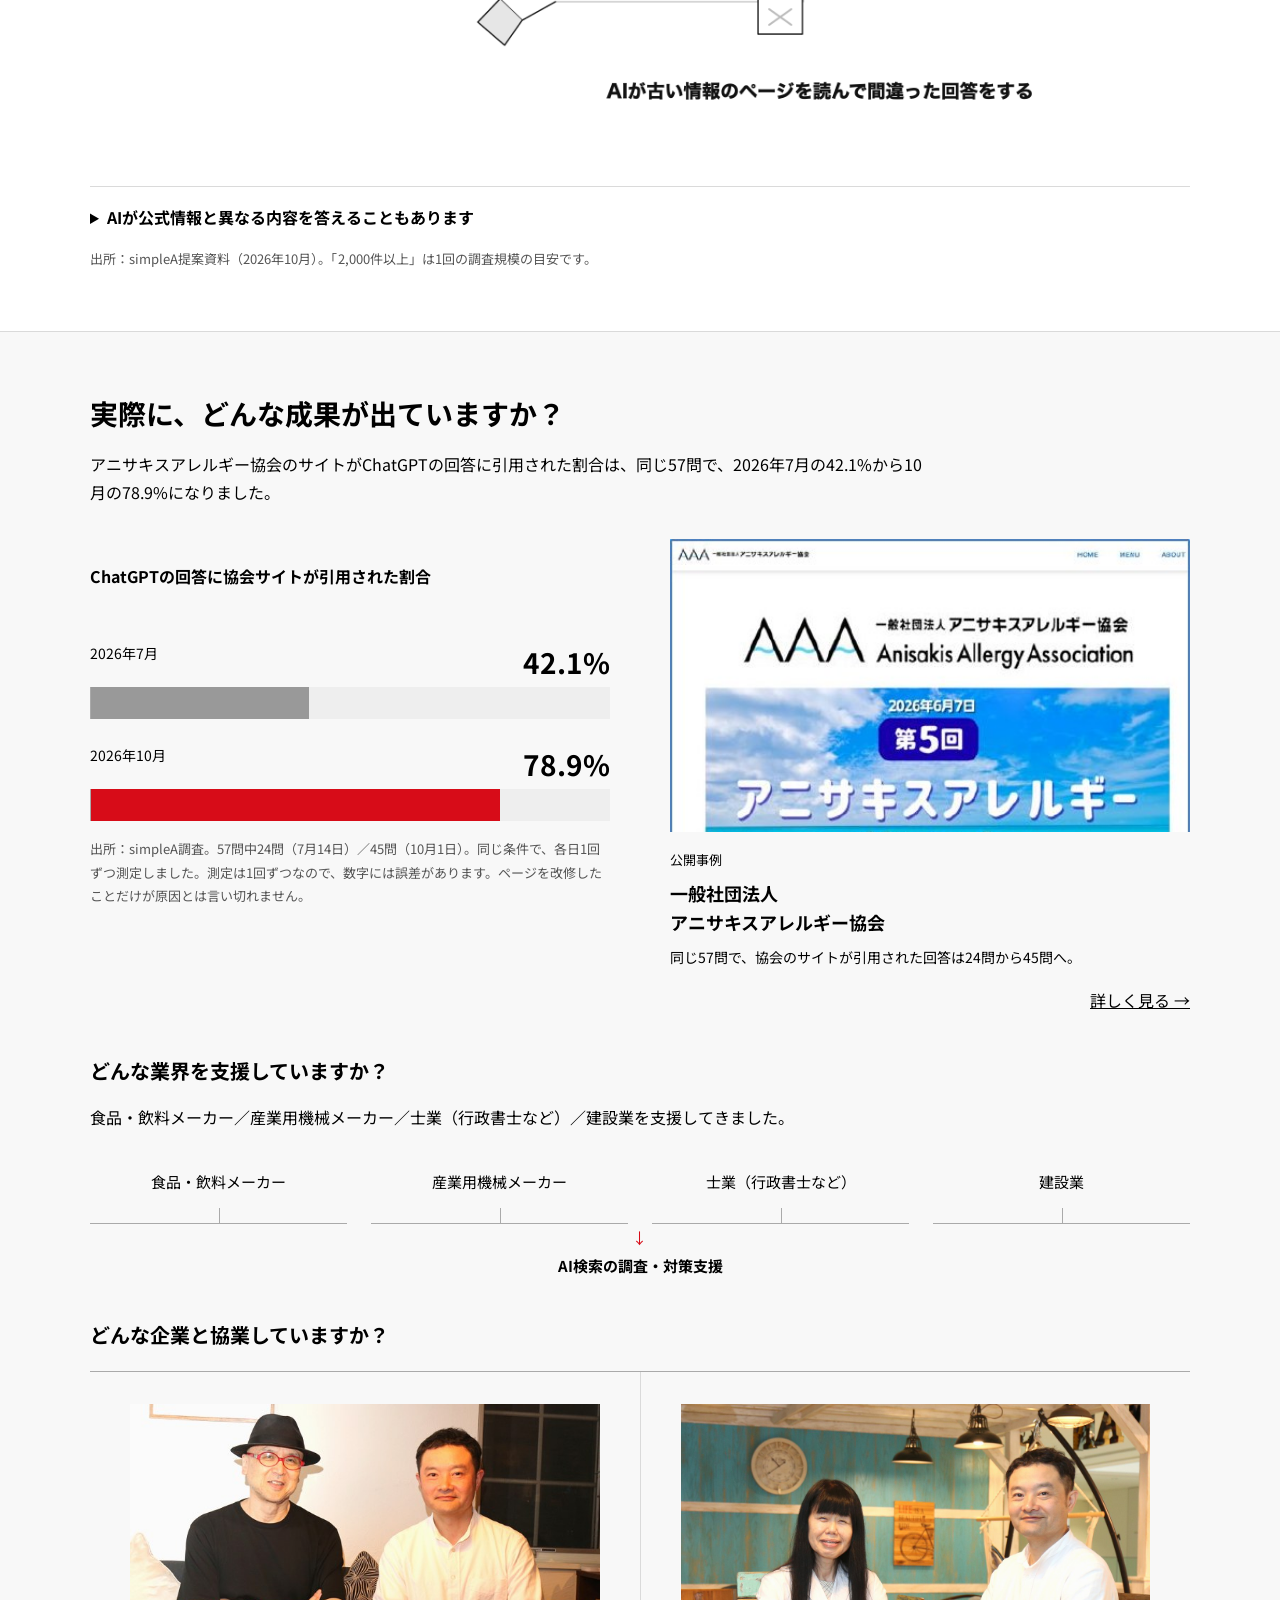
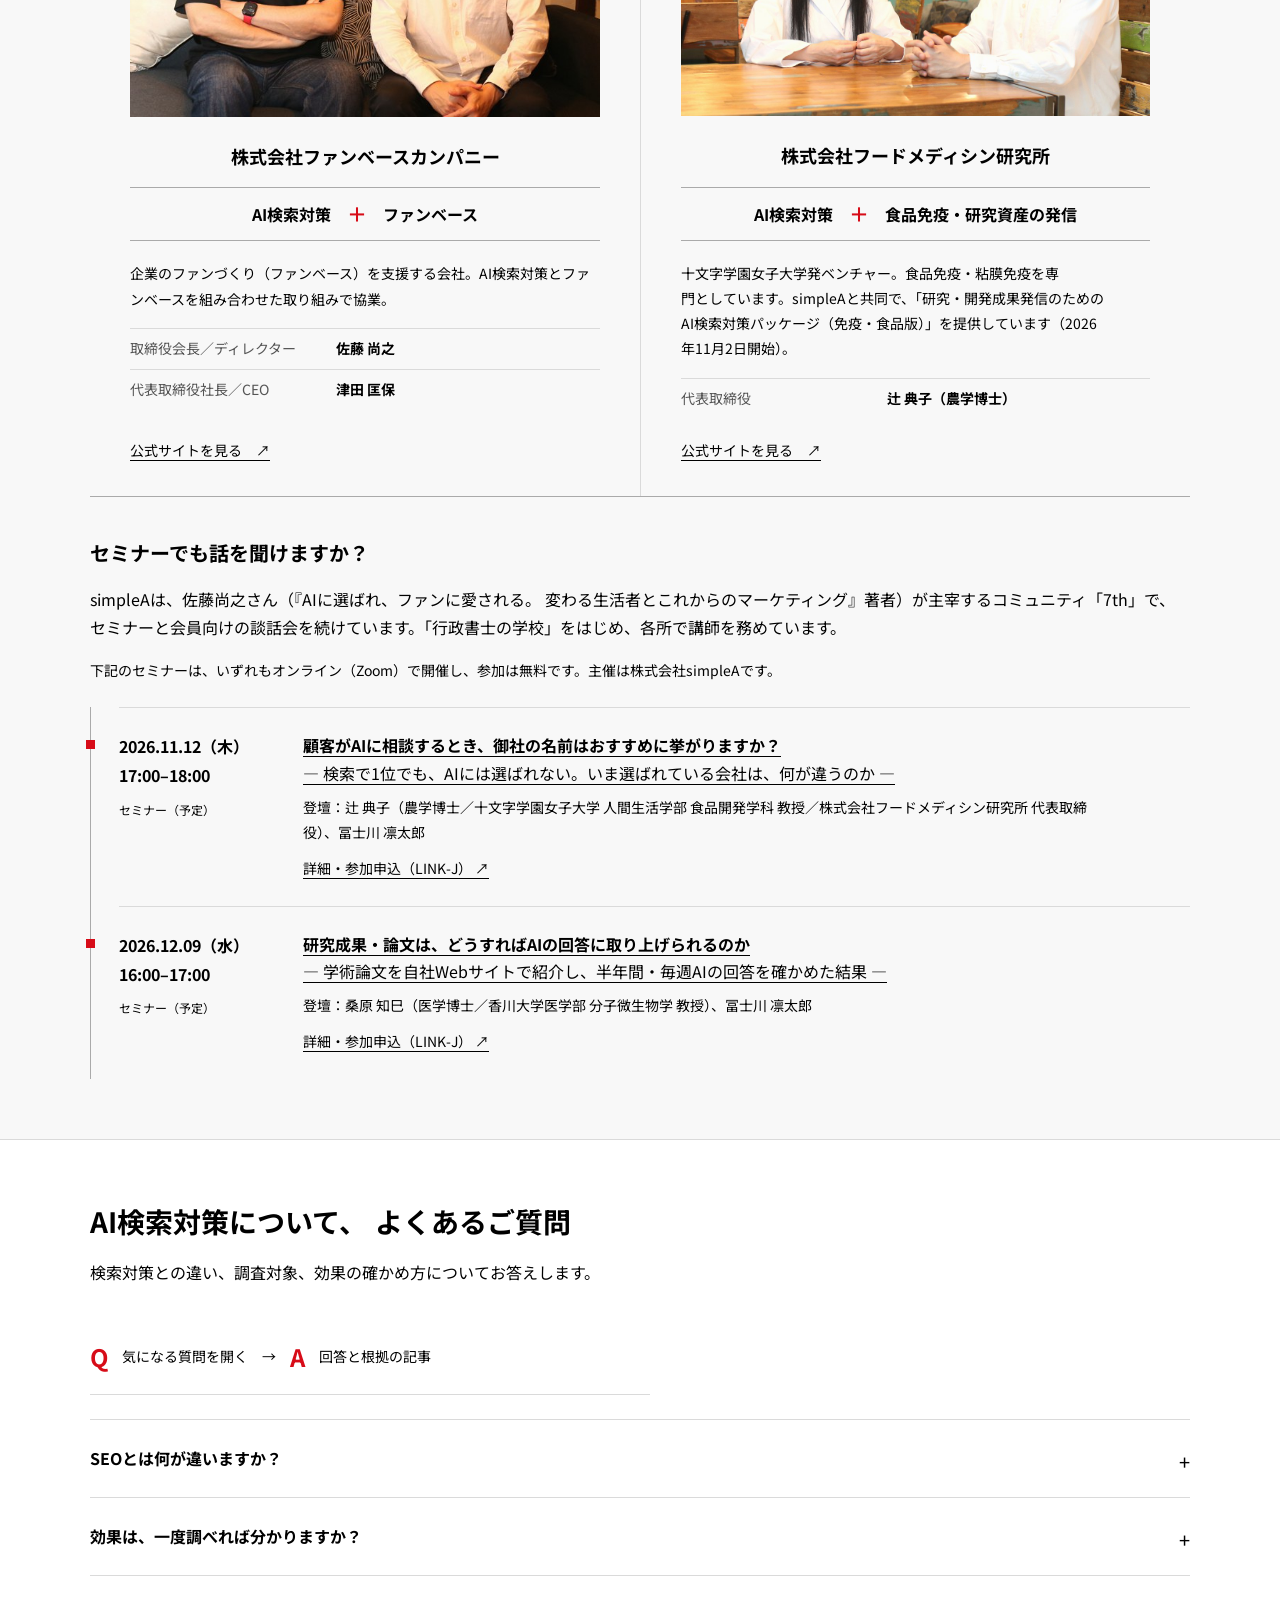
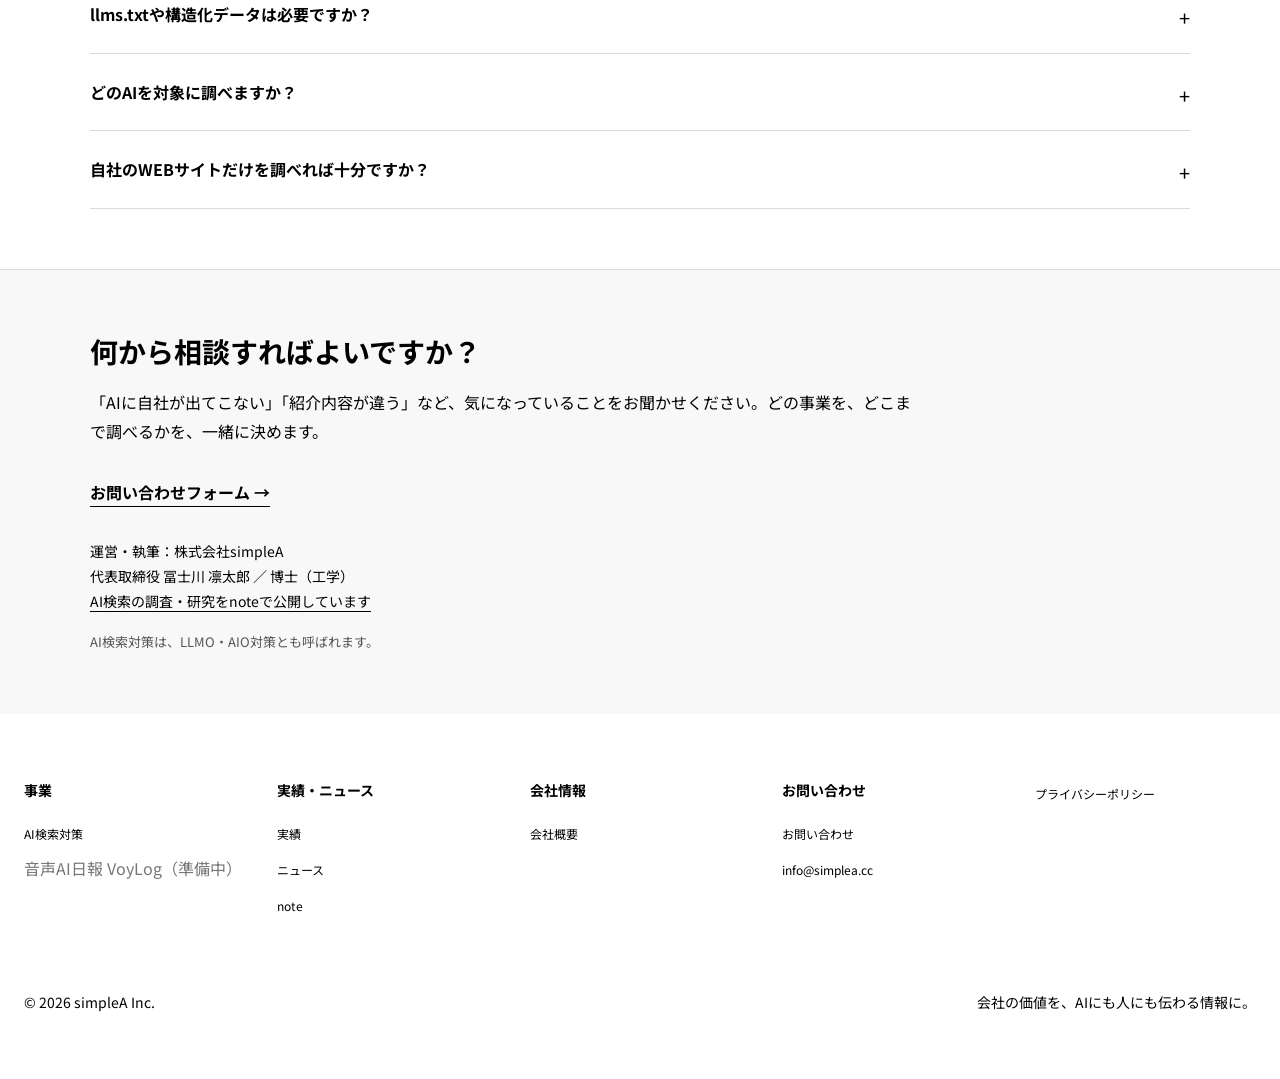
==== commit 27b31647: "AI検索対策ページ：補足の注記4つを削除、「AIが公式情報と異なる内容を答えることもあります」を調べる内容の項目の下へ移動 Co-Authored-By: Claude Sonnet 5.5 <nor" ====
--- a/ai-search.html
+++ b/ai-search.html
@@ -1,10 +1,10 @@
 <!DOCTYPE html>
 
-<html lang="ja"><head><meta charset="utf-8"/><meta content="width=device-width,initial-scale=1" name="viewport"/><title>AI検索対策｜ChatGPTで自社が紹介されないときは｜株式会社simpleA</title><meta content="ChatGPTで自社が紹介されない、競合ばかり出る、古い情報を答えられる。simpleAがAIの回答と根拠を調べ、調査・改善支援・効果検証を最短3か月で支援します。" name="description"/><meta content="株式会社simpleA 代表 冨士川 凛太郎" name="author"/><link href="https://fonts.googleapis.com" rel="preconnect"/><link crossorigin="" href="https://fonts.gstatic.com" rel="preconnect"/><link href="https://fonts.googleapis.com/css2?family=Noto+Sans+JP:wght@400;700&amp;display=swap" rel="stylesheet"/><link href="styles3.css" rel="stylesheet"/><link href="styles-aipage.css" rel="stylesheet"/><script type="application/ld+json">{"@context": "https://schema.org", "@type": "FAQPage", "mainEntity": [{"@type": "Question", "name": "SEOとは何が違いますか？", "acceptedAnswer": {"@type": "Answer", "text": "SEOは、検索結果で見つけてもらいやすくする取り組みです。AI検索対策は、AIの回答での紹介内容と、その根拠を確認して改善する取り組みです。SEOの代わりではなく、SEOに加えて取り組みます。"}}, {"@type": "Question", "name": "効果は、一度調べれば分かりますか？", "acceptedAnswer": {"@type": "Answer", "text": "一度の結果だけでは判断できません。自社のページを変更していなくても、AIの仕組みが変わると、回答が変わることがあります。そのため、同じ質問・同じ条件で、継続して調べます。"}}, {"@type": "Question", "name": "llms.txtや構造化データは必要ですか？", "acceptedAnswer": {"@type": "Answer", "text": "一律に必要だとは考えていません。simpleAは、まず情報を「お客さまの質問・その答え・答えの根拠」の順に整理することを重視します。構造化データ（ページの内容を、検索エンジンやAIが読み取りやすい形で書き足す方法）は、そのあとに検討します。llms.txtは、設置を推奨していません。"}}, {"@type": "Question", "name": "どのAIを対象に調べますか？", "acceptedAnswer": {"@type": "Answer", "text": "ChatGPT、Gemini、Claude、Perplexity、Google AI Overview、Google AI Modeなどから、御社の調査目的に応じて決めます。AIによって紹介する企業や根拠にするページが異なるため、複数のAIを確認します。"}}, {"@type": "Question", "name": "自社のWEBサイトだけを調べれば十分ですか？", "acceptedAnswer": {"@type": "Answer", "text": "自社サイトだけでは十分ではありません。AIは、専門メディアや比較サイトも根拠にして答えることがあります。そのため、実際の回答を調べ、自社サイト以外のページが御社をどう紹介しているかも確認します。"}}]}</script></head><body><header class="header"><div class="wrap"><button aria-controls="site-nav" aria-expanded="false" aria-label="メニュー" class="menu-toggle" type="button"><span></span><span></span></button><a class="logo" href="index.html"><img alt="simpleA" src="img/logo.png"/></a>
+<html lang="ja"><head><meta charset="utf-8"/><meta content="width=device-width,initial-scale=1" name="viewport"/><title>AI検索対策｜ChatGPTで自社が紹介されないときは｜株式会社simpleA</title><meta content="ChatGPTで自社が紹介されない、競合ばかり出る、古い情報を答えられる。simpleAがAIの回答と根拠を調べ、調査・改善支援・効果検証を最短3か月で支援します。" name="description"/><meta content="株式会社simpleA 代表 冨士川 凛太郎" name="author"/><link href="https://fonts.googleapis.com" rel="preconnect"/><link crossorigin="" href="https://fonts.gstatic.com" rel="preconnect"/><link href="https://fonts.googleapis.com/css2?family=Noto+Sans+JP:wght@400;700&amp;display=swap" rel="stylesheet"/><link href="styles3.css" rel="stylesheet"/><link href="styles-aipage.css" rel="stylesheet"/><script type="application/ld+json">{"@context": "https://schema.org", "@type": "FAQPage", "mainEntity": [{"@type": "Question", "name": "SEOとは何が違いますか？", "acceptedAnswer": {"@type": "Answer", "text": "SEOは、検索結果で見つけてもらいやすくする取り組みです。AI検索対策は、AIの回答での紹介内容と、その根拠を確認して改善する取り組みです。SEOの代わりではなく、SEOに加えて取り組みます。"}}, {"@type": "Question", "name": "効果は、一度調べれば分かりますか？", "acceptedAnswer": {"@type": "Answer", "text": "一度の結果だけでは判断できません。自社のページを変更していなくても、AIの仕組みが変わると、回答が変わることがあります。そのため、同じ質問・同じ条件で、継続して調べます。"}}, {"@type": "Question", "name": "llms.txtや構造化データは必要ですか？", "acceptedAnswer": {"@type": "Answer", "text": "一律に必要だとは考えていません。simpleAは、まず情報を「お客さまの質問・その答え・答えの根拠」の順に整理することを重視します。構造化データ（ページの内容を、検索エンジンやAIが読み取りやすい形で書き足す方法）は、そのあとに検討します。llms.txtは、設置を推奨していません。"}}, {"@type": "Question", "name": "どのAIを対象に調べますか？", "acceptedAnswer": {"@type": "Answer", "text": "ChatGPT、Gemini、Claude、Perplexity、Google AI Overview、Google AI Modeなどから、御社の調査目的に応じて決めます。AIによって紹介する企業や根拠にするページが異なるため、複数のAIを確認します。"}}, {"@type": "Question", "name": "自社のWEBサイトだけを調べれば十分ですか？", "acceptedAnswer": {"@type": "Answer", "text": "自社サイトだけでは十分ではありません。AIは、専門メディアや比較サイトも根拠にして答えることがあります。そのため、実際の回答を調べ、自社サイト以外のページが御社をどう紹介しているかも確認します。"}}]}</script><!-- Google tag (gtag.js) --><script async src="https://www.googletagmanager.com/gtag/js?id=G-3ML06YTEMK"></script><script>window.dataLayer=window.dataLayer||[];function gtag(){dataLayer.push(arguments)}gtag("js",new Date());gtag("config","G-3ML06YTEMK");</script></head><body><header class="header"><div class="wrap"><button aria-controls="site-nav" aria-expanded="false" aria-label="メニュー" class="menu-toggle" type="button"><span></span><span></span></button><a class="logo" href="index.html"><img alt="simpleA" src="img/logo.png"/></a>
 <nav class="nav" id="site-nav"><div class="business-nav">
 <div class="business-nav-heading"><a href="index.html#business" id="business-link">事業</a><button aria-controls="business-submenu" aria-expanded="false" aria-label="事業のメニューを開閉" class="business-toggle" type="button"></button></div>
 <div class="business-submenu" id="business-submenu" inert=""><div class="business-submenu-inner"><ul><li><a href="ai-search.html">AI検索対策</a></li><li><span class="soon-item">音声AI日報 VoyLog（準備中）</span></li></ul></div></div>
-</div><a href="index.html#results">実績</a><a href="index.html#news">ニュース</a><a href="index.html#company">会社概要</a><a class="contact" href="index.html#contact">お問い合わせ</a></nav></div></header><main><section class="ai-hero"><div class="wrap"><p class="crumb"><a href="index.html">トップ</a> / AI検索対策</p><div class="hero-grid"><div><h1><span>AI検索対策</span>ChatGPTなどのAIは、<br/>御社をどう<br class="pc"/>紹介していますか？</h1><p class="answer">AIが御社を正しく紹介するよう、AIの回答とその根拠のページを調べ、対<span class="keep-ending">策を提案します。</span>simpleAは、AI検索を研究し<span class="keep-ending">ている会社です。</span></p><a class="bar-link" href="contact.html">AI検索対策について相談する <span aria-hidden="true">→</span></a></div><figure class="hero-visual"><img src="img/figures/hero.png?v=2" alt="AIが会社を紹介する仕組みのイメージ図。公式サイト・メディア・口コミの情報がAIに集まり、AIがA社、B社、御社などの会社を紹介する。御社がどう紹介されているかは、？で示している。" width="2400" height="1000"/><figcaption class="source">図は、イメージです。会社名は架空です。</figcaption></figure></div><nav aria-label="このページの内容" class="page-nav"><a href="#concerns">お悩み</a><a href="#why">なぜ必要か</a><a href="#package">支援内容</a><a href="#features">選ばれる理由</a><a href="#results">成果・実績</a><a href="#faq">よくある質問</a></nav></div></section><section class="ai-section" id="concerns"><div class="wrap"><h2>こんなお悩みはありませんか？</h2><p class="answer">自社が紹介されない理由も、紹介内容が違う理由も、simpleAが、AIの回答と、AIが根拠にしたページを調<span class="keep-ending">べて確かめます。</span></p><figure class="figure-wide"><img src="img/figures/concerns.png" alt="お悩みの吹き出しの絵。「ChatGPTに聞いても、自社の名前が出てこない」「AIが、競合ばかり紹介する」「AIが、古い情報や間違った情報で紹介する」「検索順位は高いのに、問い合わせが減った」「何から手をつければよいか分からない」。" width="2400" height="1000" loading="lazy"/></figure><div class="sr-only"><ul class="concern-list"><li><p>ChatGPTに聞いても、<br/>自社の名前が出てこない</p></li><li><p>AIが、競合ばかり<br/>紹介する</p></li><li><p>AIが、古い情報や間違った情報で<br/>紹介する</p></li><li><p>検索順位は高いのに、<br/>問い合わせが減った</p></li><li><p>何から手をつければ<br/>よいか分からない</p></li></ul></div></div></section><section class="ai-section soft" id="why"><div class="wrap"><h2>Google検索対策とAI検索対策は同じ？</h2><p class="answer">同じではありません。検索で上位でも、AIの回答に入る<span class="keep-ending">とは限りません。</span>商品や取引先をAIに相談する人がいるので、検索順位に加えて、AIが御社をどう紹介しているかも確かめる<span class="keep-ending">必要があります。</span></p><figure class="figure-wide"><img src="img/figures/compare.png" alt="検索とAIの違いの絵。左の従来の検索では、お客さまが何十件ものリンクを1社ずつ見て絞る。右のAIへの相談では、AIがA社を1社だけおすすめし、お客さまがその1社を選ぶ。御社は、おすすめされていない。" width="2400" height="960" loading="lazy"/><figcaption class="source">探し方の違いを示すイメージです。AIが紹介する社数は質問・サービスによって変わります。<a href="https://www.link-j.org/member_event/article-54489.html">関連するセミナーの説明（LINK-J）</a></figcaption></figure><div class="statistics"><figure class="data-figure"><h3>検索の手段として生成AIを使う人</h3><div aria-label="検索の手段として生成AIを使う人。2025年5月 21.3%、2026年8月 52.3%。すべて0から100%の共通尺度。" class="bars" role="img"><div class="bar-row"><span>2025年5月</span><div class="bar-track"><i class="" style="width:21.3%"></i></div><strong>21.3%</strong></div><div class="bar-row"><span>2026年8月</span><div class="bar-track"><i class="current" style="width:52.3%"></i></div><strong>52.3%</strong></div></div><figcaption class="source">出所：<a href="https://www.cyberagent-adagency.com/news/1043/">サイバーエージェント（2026年9月4日）</a>。2026年8月期は全国9,278人、AI Modeを含む。</figcaption></figure><figure class="data-figure"><h3>Googleより先にAIで調べ始める<br/>B2Bソフトウェア購入担当者</h3><div aria-label="Googleより先にAIで調べ始めるB2Bソフトウェア購入担当者。2025年 29%、2026年 51%。すべて0から100%の共通尺度。" class="bars" role="img"><div class="bar-row"><span>2025年</span><div class="bar-track"><i class="" style="width:29%"></i></div><strong>29%</strong></div><div class="bar-row"><span>2026年</span><div class="bar-track"><i class="current" style="width:51%"></i></div><strong>51%</strong></div></div><figcaption class="source">出所：<a href="https://learn.g2.com/g2-2026-ai-search-insight-report">G2「The Answer Economy」</a>。2026年3月、購入判断に関わる1,076人を調査。</figcaption></figure><figure class="data-figure"><h3>検索結果をクリックせずに終わった、<br/>米国のGoogle検索の割合</h3><div aria-label="検索結果をクリックせずに終わった、米国のGoogle検索の割合。2024年 60%、2026年1〜4月 68%。すべて0から100%の共通尺度。" class="bars" role="img"><div class="bar-row"><span>2024年</span><div class="bar-track"><i class="" style="width:60%"></i></div><strong>60%</strong></div><div class="bar-row"><span>2026年1〜4月</span><div class="bar-track"><i class="current" style="width:68%"></i></div><strong>68%</strong></div></div><figcaption class="source">出所：<a href="https://sparktoro.com/blog/zero-click-search-what-still-works/">SparkToro（2026年6月9日）</a>。米国のGoogle検索が対象。2024年とは、調査会社が集めた回答<span class="keep-ending">者が異なります。</span>AIだけの影響を示す値ではありません。</figcaption></figure></div><p class="source">グラフの棒は、いずれも0〜100%<span class="keep-ending">の同じ尺度です。</span>対象者・地域・調査方法が異なるため、3つの調査の数値同士は<span class="keep-ending">比較できません。</span></p><details class="research-note"><summary>AIが公式情報と異なる内容を答えることもあります</summary><p>simpleAの調査では、AIが書いた乳酸菌の学名86件のうち5件が、公式資料と異<span class="keep-ending">なっていました。</span></p><p class="source">出所：simpleA調査（2026年<span class="keep-ending">10月21日）。</span>4つのAIに50問ずつ質問し、公式資料で確認できた学名の記述86件<span class="keep-ending">を照合しました。</span>一致は74件、不一致は5件、判定できなかっ<span class="keep-ending">たのは7件です。</span>AI全体の正確さを示すもの<span class="keep-ending">ではありません。</span></p></details></div></section><section class="ai-section" id="package"><div class="wrap"><h2><span class="heading-phrase">何をしてもらえますか？</span><span class="heading-phrase">どのくらいかかりますか？</span></h2><p class="answer">サービスは2つあります。1つ目は、調査・改善支援・効果検証をセットにした「3か月支援パッケージ」。2つ目は、そのあとも続けて支援する「顧問契約」です。</p><p class="flow-duration"><span>サービス1　3か月支援パッケージ</span><span aria-hidden="true" class="duration-rule"></span><span>調査から効果検証まで、最短3か月</span></p><figure class="figure-wide"><img src="img/figures/service3.png" alt="サービスの3つのステップの絵。01 調査：simpleAがAIの回答に自社と競合がどう出るかを調べる。02 改善支援：simpleAが改善仕様書を作って改修の内容を説明する。03 効果検証：simpleAが同じ質問で対策の前と後を比べる。" width="2400" height="900" loading="lazy"/><figcaption class="source">対策前・対策後の絵は、イメージです。実績値ではありません。</figcaption></figure><ol aria-label="調査、改善支援、効果検証の順に進めます" class="service-flow"><li><h3><span>01</span>調査</h3><h4>AIは、自社と競合をどう紹介しているか</h4><p>複数のAIの回答と、その根拠のペー<span class="keep-ending">ジを解析します。</span>AIが紹介している内容と、間違いがな<span class="keep-ending">いかを調べます。</span></p><div class="deliverables"><p>選べる納品物</p><ul><li>AI検索対策 自社WEBサイト評価レポート</li><li>競合WEBサイト分析レポート</li><li>全質問とAI回答のリスト</li></ul></div></li><li><h3><span>02</span>改善支援</h3><h4>直す内容と優先順位を決める</h4><p>改善仕様書を作ります。御社または制作パートナーが改修するときは、内容を説明し、仕上が<span class="keep-ending">りを確認します。</span></p><div class="deliverables"><p>選べる納品物</p><ul><li>既存WEBサイトの詳細改善仕様書</li><li>紹介を依頼するとよい外部メディアのリスト</li></ul></div></li><li><h3><span>03</span>効果検証</h3><h4>同じ条件で、前後を比べる</h4><p>同じ質問でもう一度調べ、AIの回答に引用される割合と、AIの間違いの有無を、対策の<span class="keep-ending">前後で比べます。</span></p><div class="deliverables"><p>選べる納品物</p><ul><li>各種レポートの対策前後比較</li></ul></div></li></ol><p class="deliverable-intro">納品物は、上記の6項目から必要に<span class="keep-ending">応じて選べます。</span></p><div class="advisory"><p class="flow-duration"><span>サービス2　顧問契約</span><span aria-hidden="true" class="duration-rule"></span><span>3か月支援パッケージのあとも、長期的に</span></p><ul><li>3か月支援パッケージの終了後も、一緒に取り組みながら支援します。</li><li>コーポレート全体のAI検索対策を、幅広く長期的に支援します。</li><li>マスメディア、人材紹介、不動産関連、自治体など、日々多くの情報を発信している会社には、最初から顧問契約をおすすめする<span class="keep-ending">場合があります。</span>特定のページを短期間で調査・改善する<span class="keep-ending">のではなく、</span>中長期的な取り組みが必要<span class="keep-ending">になるためです。</span></li></ul></div><p class="source">期間は<span class="keep-ending">最短の目安です。</span>外部メディアに掲載されることや、AIが御社を紹介することを、保証するもの<span class="keep-ending">ではありません。</span></p></div></section><section class="ai-section" id="features"><div class="wrap"><h2>AI検索対策の会社は、何で選べばよいですか？</h2><p class="answer">simpleAは、研究と実測の結果を示しながら、実際に効果のある<span class="keep-ending">対策を選びます。</span>制作の受注は目的にせず、調査・提案と、制作の<span class="keep-ending">支援を行います。</span></p><div class="reason-list"><article><div><h3>AI検索を研究している</h3><p>代表<span class="keep-ending">は博士（工学）。</span>論文を読み、複数のAIに実際に質問して、AIがどの情報を根拠に答えているかを<span class="keep-ending">確かめています。</span></p></div><img src="img/figures/kijun.png" alt="基準の絵。simpleAが、論文・公開調査と自社での実測から基準をつくり、ほぼ毎週更新する。" width="2400" height="800" loading="lazy"/></article><article><div><h3>実際に効果のある対策だけを選ぶ</h3><p>論文と自社調査の結果から、効果が確かめられた対策をまとめた、simpleA独自の基準をつくり、ほぼ毎週<span class="keep-ending">更新しています。</span>この基準をもとに、<span class="keep-ending">対策を選びます。</span></p></div></article><article><div><h3>制作は支援する</h3><p>simpleAは、調べる側の立場で、必要な対<span class="keep-ending">策を提案します。</span>制作・改修そのものは基本的に<span class="keep-ending">請け負いません。</span>その代わり、改善仕様書を作り、制作の内容を説明し、仕上が<span class="keep-ending">りを確認します。</span>制作は、御社または制作パート<span class="keep-ending">ナーが行います。</span></p></div><img src="img/figures/roles.png" alt="役割分担の絵。simpleAが調べて提案し、御社または制作会社が改修し、simpleAが仕上がりを確認する。" width="2400" height="900" loading="lazy"/></article></div><p class="source research-example"><strong>たとえば、llms.txt（AI向けの案内ファイル）は、設置を推奨し<span class="keep-ending">ていません。</span></strong> 約30万のサイトを調べた分析では、このファイルを置いているサイトと置いていないサイトで、AIが根拠に選ぶ頻度に明確な差は見つ<span class="keep-ending">かりませんでした。</span>出所：<a href="https://seranking.com/blog/llms-txt/">SE Ranking（2025年11月）</a>。ファイルの有無とAIの選ぶ頻度の関係を見た調査で、原因と結果までは証明し<span class="keep-ending">ていません。</span></p><h3 class="subheading">何を調べて、対策を決めますか？</h3><p>simpleAは、お客さまの質問、AIが根拠にしたページ、自社サイト以外の情報、AIが読めない<span class="keep-ending">情報を調べます。</span></p><div class="investigation"><article><div><h4>どんな質問で調べますか？</h4><p>お客さまが実際に使う問い合わせや検索の言葉から質問を作り、検討が進む段階ごとに質問を<span class="keep-ending">変えて調べます。</span></p><p class="source">絵の質問は、弁護士探しを例にした、イメージです。</p></div><img src="img/figures/questions.png" alt="質問の絵。弁護士を探す場面で、検討が進むほど質問に条件が増える。調べ始めは「おすすめの弁護士を教えて」、比べるは「相続に強い弁護士を教えて」、決めるは「近くで、相続に強く、初回相談が無料の弁護士を教えて」。" width="1600" height="960" loading="lazy"/></article><article><div><h4>どのページを調べますか？</h4><p>AIが根拠に挙げた2,000件以上のページを、す<span class="keep-ending">べて解析します。</span>御社のサイトに足りない点と、競合サイトの強<span class="keep-ending">みを確認します。</span></p></div><img src="img/figures/pages.png" alt="根拠ページの絵。simpleAが、AIが根拠にしたページをすべて集めて解析する。A社のサービス紹介、専門メディアの比較記事、御社の掲載の有無を、URLごとに照合する。" width="1600" height="960" loading="lazy"/></article><article><div><h4>自社サイトの外も見ますか？</h4><p>専門メディア・比較サイト・口コミが、AIの回答の根拠になってい<span class="keep-ending">るかも調べます。</span></p></div><img src="img/figures/outside.png" alt="公式サイトと外部サイトの絵。AIは、公式サイト（会社・商品の情報）以外に、外部サイト（メディア・口コミ）の情報も根拠にして答えることがある。" width="1600" height="960" loading="lazy"/></article><article><div><h4>AIが間違えて答える原因も調べますか？</h4><p>AIが読めない情報や、古い情報が残っていない<span class="keep-ending">かを確認します。</span>確かめた事実と、原因についての推測を分<span class="keep-ending">けて報告します。</span></p></div><img src="img/figures/old.png" alt="古い情報の絵。AIが、更新日が2023年4月1日の旧サービスのご案内のページを読んで、間違った回答をする。" width="1600" height="960" loading="lazy"/></article></div><p class="source">出所：simpleA提案資料（20<span class="keep-ending">26年10月）。</span>「2,000件以上」は1回の調査<span class="keep-ending">規模の目安です。</span></p></div></section><section class="ai-section soft" id="results"><div class="wrap"><h2>実際に、どんな成果が出ていますか？</h2><p class="answer">アニサキスアレルギー協会のサイトがChatGPTの回答に引用された割合は、同じ57問で、2026年7月の42.1%から10月の78.9<span class="keep-ending">%になりました。</span></p><div class="result-grid"><figure class="data-figure"><h3>ChatGPTの回答に協会サイトが引用された割合</h3><div aria-label="ChatGPTの回答に協会サイトが引用された割合。2026年7月 42.1%、2026年10月 78.9%。すべて0から100%の共通尺度。" class="bars" role="img"><div class="bar-row"><span>2026年7月</span><div class="bar-track"><i class="" style="width:42.1%"></i></div><strong>42.1%</strong></div><div class="bar-row"><span>2026年10月</span><div class="bar-track"><i class="current" style="width:78.9%"></i></div><strong>78.9%</strong></div></div><figcaption class="source">出所：simpleA調査。57問中24問（7月14日）／45問（10月1日）。同じ条件で、各日1回ず<span class="keep-ending">つ測定しました。</span>測定は1回ずつなので、数字には<span class="keep-ending">誤差があります。</span>ページを改修したことだけが原因とは<span class="keep-ending">言い切れません。</span></figcaption></figure><a class="case-link" href="case-ai-search.html"><img alt="アニサキスアレルギー協会サイトの画面" height="360" src="img/case/aaa-site.jpg" width="640"/><span>公開事例</span><h3>一般社団法人<br/>アニサキスアレルギー協会</h3><p>同じ57問で、協会のサイトが引用された回答は24<span class="keep-ending">問から45問へ。</span></p><span class="read-more">詳しく見る →</span></a></div><h3 class="subheading">どんな業界を支援していますか？</h3><p class="industry-copy">食品・飲料メーカー／産業用機械メーカー／士業（行政書士など）／建設業を支<span class="keep-ending">援してきました。</span></p><div aria-label="支援してきた4業界：食品・飲料メーカー、産業用機械メーカー、士業、建設業" class="industry-diagram" role="img"><span>食品・飲料メーカー</span><span>産業用機械メーカー</span><span>士業（行政書士など）</span><span>建設業</span><strong>AI検索の調査・対策支援</strong></div><h3 class="subheading">どんな企業と協業していますか？</h3><ul class="partner-list">
+</div><a href="index.html#results">実績</a><a href="index.html#news">ニュース</a><a href="index.html#company">会社概要</a><a class="contact" href="index.html#contact">お問い合わせ</a></nav></div></header><main><section class="ai-hero"><div class="wrap"><p class="crumb"><a href="index.html">トップ</a> / AI検索対策</p><div class="hero-grid"><div><h1><span>AI検索対策</span>ChatGPTなどのAIは、<br/>御社をどう<br class="pc"/>紹介していますか？</h1><p class="answer">AIが御社を正しく紹介するよう、AIの回答とその根拠のページを調べ、対<span class="keep-ending">策を提案します。</span>simpleAは、AI検索を研究し<span class="keep-ending">ている会社です。</span></p><a class="bar-link" href="contact.html">AI検索対策について相談する <span aria-hidden="true">→</span></a></div><figure class="hero-visual"><img src="img/figures/hero.png?v=2" alt="AIが会社を紹介する仕組みのイメージ図。公式サイト・メディア・口コミの情報がAIに集まり、AIがA社、B社、御社などの会社を紹介する。御社がどう紹介されているかは、？で示している。" width="2400" height="1000"/></figure></div><nav aria-label="このページの内容" class="page-nav"><a href="#concerns">お悩み</a><a href="#why">なぜ必要か</a><a href="#package">支援内容</a><a href="#features">選ばれる理由</a><a href="#results">成果・実績</a><a href="#faq">よくある質問</a></nav></div></section><section class="ai-section" id="concerns"><div class="wrap"><h2>こんなお悩みはありませんか？</h2><p class="answer">自社が紹介されない理由も、紹介内容が違う理由も、simpleAが、AIの回答と、AIが根拠にしたページを調<span class="keep-ending">べて確かめます。</span></p><figure class="figure-wide"><img src="img/figures/concerns.png" alt="お悩みの吹き出しの絵。「ChatGPTに聞いても、自社の名前が出てこない」「AIが、競合ばかり紹介する」「AIが、古い情報や間違った情報で紹介する」「検索順位は高いのに、問い合わせが減った」「何から手をつければよいか分からない」。" width="2400" height="1000" loading="lazy"/></figure><div class="sr-only"><ul class="concern-list"><li><p>ChatGPTに聞いても、<br/>自社の名前が出てこない</p></li><li><p>AIが、競合ばかり<br/>紹介する</p></li><li><p>AIが、古い情報や間違った情報で<br/>紹介する</p></li><li><p>検索順位は高いのに、<br/>問い合わせが減った</p></li><li><p>何から手をつければ<br/>よいか分からない</p></li></ul></div></div></section><section class="ai-section soft" id="why"><div class="wrap"><h2>Google検索対策とAI検索対策は同じ？</h2><p class="answer">同じではありません。検索で上位でも、AIの回答に入る<span class="keep-ending">とは限りません。</span>商品や取引先をAIに相談する人がいるので、検索順位に加えて、AIが御社をどう紹介しているかも確かめる<span class="keep-ending">必要があります。</span></p><figure class="figure-wide"><img src="img/figures/compare.png" alt="検索とAIの違いの絵。左の従来の検索では、お客さまが何十件ものリンクを1社ずつ見て絞る。右のAIへの相談では、AIがA社を1社だけおすすめし、お客さまがその1社を選ぶ。御社は、おすすめされていない。" width="2400" height="960" loading="lazy"/></figure><div class="statistics"><figure class="data-figure"><h3>検索の手段として生成AIを使う人</h3><div aria-label="検索の手段として生成AIを使う人。2025年5月 21.3%、2026年8月 52.3%。すべて0から100%の共通尺度。" class="bars" role="img"><div class="bar-row"><span>2025年5月</span><div class="bar-track"><i class="" style="width:21.3%"></i></div><strong>21.3%</strong></div><div class="bar-row"><span>2026年8月</span><div class="bar-track"><i class="current" style="width:52.3%"></i></div><strong>52.3%</strong></div></div><figcaption class="source">出所：<a href="https://www.cyberagent-adagency.com/news/1043/">サイバーエージェント（2026年9月4日）</a>。2026年8月期は全国9,278人、AI Modeを含む。</figcaption></figure><figure class="data-figure"><h3>Googleより先にAIで調べ始める<br/>B2Bソフトウェア購入担当者</h3><div aria-label="Googleより先にAIで調べ始めるB2Bソフトウェア購入担当者。2025年 29%、2026年 51%。すべて0から100%の共通尺度。" class="bars" role="img"><div class="bar-row"><span>2025年</span><div class="bar-track"><i class="" style="width:29%"></i></div><strong>29%</strong></div><div class="bar-row"><span>2026年</span><div class="bar-track"><i class="current" style="width:51%"></i></div><strong>51%</strong></div></div><figcaption class="source">出所：<a href="https://learn.g2.com/g2-2026-ai-search-insight-report">G2「The Answer Economy」</a>。2026年3月、購入判断に関わる1,076人を調査。</figcaption></figure><figure class="data-figure"><h3>検索結果をクリックせずに終わった、<br/>米国のGoogle検索の割合</h3><div aria-label="検索結果をクリックせずに終わった、米国のGoogle検索の割合。2024年 60%、2026年1〜4月 68%。すべて0から100%の共通尺度。" class="bars" role="img"><div class="bar-row"><span>2024年</span><div class="bar-track"><i class="" style="width:60%"></i></div><strong>60%</strong></div><div class="bar-row"><span>2026年1〜4月</span><div class="bar-track"><i class="current" style="width:68%"></i></div><strong>68%</strong></div></div><figcaption class="source">出所：<a href="https://sparktoro.com/blog/zero-click-search-what-still-works/">SparkToro（2026年6月9日）</a>。米国のGoogle検索が対象。2024年とは、調査会社が集めた回答<span class="keep-ending">者が異なります。</span>AIだけの影響を示す値ではありません。</figcaption></figure></div></div></section><section class="ai-section" id="package"><div class="wrap"><h2><span class="heading-phrase">何をしてもらえますか？</span><span class="heading-phrase">どのくらいかかりますか？</span></h2><p class="answer">サービスは2つあります。1つ目は、調査・改善支援・効果検証をセットにした「3か月支援パッケージ」。2つ目は、そのあとも続けて支援する「顧問契約」です。</p><p class="flow-duration"><span>サービス1　3か月支援パッケージ</span><span aria-hidden="true" class="duration-rule"></span><span>調査から効果検証まで、最短3か月</span></p><figure class="figure-wide"><img src="img/figures/service3.png" alt="サービスの3つのステップの絵。01 調査：simpleAがAIの回答に自社と競合がどう出るかを調べる。02 改善支援：simpleAが改善仕様書を作って改修の内容を説明する。03 効果検証：simpleAが同じ質問で対策の前と後を比べる。" width="2400" height="900" loading="lazy"/></figure><ol aria-label="調査、改善支援、効果検証の順に進めます" class="service-flow"><li><h3><span>01</span>調査</h3><h4>AIは、自社と競合をどう紹介しているか</h4><p>複数のAIの回答と、その根拠のペー<span class="keep-ending">ジを解析します。</span>AIが紹介している内容と、間違いがな<span class="keep-ending">いかを調べます。</span></p><div class="deliverables"><p>選べる納品物</p><ul><li>AI検索対策 自社WEBサイト評価レポート</li><li>競合WEBサイト分析レポート</li><li>全質問とAI回答のリスト</li></ul></div></li><li><h3><span>02</span>改善支援</h3><h4>直す内容と優先順位を決める</h4><p>改善仕様書を作ります。御社または制作パートナーが改修するときは、内容を説明し、仕上が<span class="keep-ending">りを確認します。</span></p><div class="deliverables"><p>選べる納品物</p><ul><li>既存WEBサイトの詳細改善仕様書</li><li>紹介を依頼するとよい外部メディアのリスト</li></ul></div></li><li><h3><span>03</span>効果検証</h3><h4>同じ条件で、前後を比べる</h4><p>同じ質問でもう一度調べ、AIの回答に引用される割合と、AIの間違いの有無を、対策の<span class="keep-ending">前後で比べます。</span></p><div class="deliverables"><p>選べる納品物</p><ul><li>各種レポートの対策前後比較</li></ul></div></li></ol><p class="deliverable-intro">納品物は、上記の6項目から必要に<span class="keep-ending">応じて選べます。</span></p><div class="advisory"><p class="flow-duration"><span>サービス2　顧問契約</span><span aria-hidden="true" class="duration-rule"></span><span>3か月支援パッケージのあとも、長期的に</span></p><ul><li>3か月支援パッケージの終了後も、一緒に取り組みながら支援します。</li><li>コーポレート全体のAI検索対策を、幅広く長期的に支援します。</li><li>マスメディア、人材紹介、不動産関連、自治体など、日々多くの情報を発信している会社には、最初から顧問契約をおすすめする<span class="keep-ending">場合があります。</span>特定のページを短期間で調査・改善する<span class="keep-ending">のではなく、</span>中長期的な取り組みが必要<span class="keep-ending">になるためです。</span></li></ul></div><p class="source">期間は<span class="keep-ending">最短の目安です。</span>外部メディアに掲載されることや、AIが御社を紹介することを、保証するもの<span class="keep-ending">ではありません。</span></p></div></section><section class="ai-section" id="features"><div class="wrap"><h2>AI検索対策の会社は、何で選べばよいですか？</h2><p class="answer">simpleAは、研究と実測の結果を示しながら、実際に効果のある<span class="keep-ending">対策を選びます。</span>制作の受注は目的にせず、調査・提案と、制作の<span class="keep-ending">支援を行います。</span></p><div class="reason-list"><article><div><h3>AI検索を研究している</h3><p>代表<span class="keep-ending">は博士（工学）。</span>論文を読み、複数のAIに実際に質問して、AIがどの情報を根拠に答えているかを<span class="keep-ending">確かめています。</span></p></div><img src="img/figures/kijun.png" alt="基準の絵。simpleAが、論文・公開調査と自社での実測から基準をつくり、ほぼ毎週更新する。" width="2400" height="800" loading="lazy"/></article><article><div><h3>実際に効果のある対策だけを選ぶ</h3><p>論文と自社調査の結果から、効果が確かめられた対策をまとめた、simpleA独自の基準をつくり、ほぼ毎週<span class="keep-ending">更新しています。</span>この基準をもとに、<span class="keep-ending">対策を選びます。</span></p></div></article><article><div><h3>制作は支援する</h3><p>simpleAは、調べる側の立場で、必要な対<span class="keep-ending">策を提案します。</span>制作・改修そのものは基本的に<span class="keep-ending">請け負いません。</span>その代わり、改善仕様書を作り、制作の内容を説明し、仕上が<span class="keep-ending">りを確認します。</span>制作は、御社または制作パート<span class="keep-ending">ナーが行います。</span></p></div><img src="img/figures/roles.png" alt="役割分担の絵。simpleAが調べて提案し、御社または制作会社が改修し、simpleAが仕上がりを確認する。" width="2400" height="900" loading="lazy"/></article></div><p class="source research-example"><strong>たとえば、llms.txt（AI向けの案内ファイル）は、設置を推奨し<span class="keep-ending">ていません。</span></strong> 約30万のサイトを調べた分析では、このファイルを置いているサイトと置いていないサイトで、AIが根拠に選ぶ頻度に明確な差は見つ<span class="keep-ending">かりませんでした。</span>出所：<a href="https://seranking.com/blog/llms-txt/">SE Ranking（2025年11月）</a>。ファイルの有無とAIの選ぶ頻度の関係を見た調査で、原因と結果までは証明し<span class="keep-ending">ていません。</span></p><h3 class="subheading">何を調べて、対策を決めますか？</h3><p>simpleAは、お客さまの質問、AIが根拠にしたページ、自社サイト以外の情報、AIが読めない<span class="keep-ending">情報を調べます。</span></p><div class="investigation"><article><div><h4>どんな質問で調べますか？</h4><p>お客さまが実際に使う問い合わせや検索の言葉から質問を作り、検討が進む段階ごとに質問を<span class="keep-ending">変えて調べます。</span></p><p class="source">絵の質問は、弁護士探しを例にした、イメージです。</p></div><img src="img/figures/questions.png" alt="質問の絵。弁護士を探す場面で、検討が進むほど質問に条件が増える。調べ始めは「おすすめの弁護士を教えて」、比べるは「相続に強い弁護士を教えて」、決めるは「近くで、相続に強く、初回相談が無料の弁護士を教えて」。" width="1600" height="960" loading="lazy"/></article><article><div><h4>どのページを調べますか？</h4><p>AIが根拠に挙げた2,000件以上のページを、す<span class="keep-ending">べて解析します。</span>御社のサイトに足りない点と、競合サイトの強<span class="keep-ending">みを確認します。</span></p></div><img src="img/figures/pages.png" alt="根拠ページの絵。simpleAが、AIが根拠にしたページをすべて集めて解析する。A社のサービス紹介、専門メディアの比較記事、御社の掲載の有無を、URLごとに照合する。" width="1600" height="960" loading="lazy"/></article><article><div><h4>自社サイトの外も見ますか？</h4><p>専門メディア・比較サイト・口コミが、AIの回答の根拠になってい<span class="keep-ending">るかも調べます。</span></p></div><img src="img/figures/outside.png" alt="公式サイトと外部サイトの絵。AIは、公式サイト（会社・商品の情報）以外に、外部サイト（メディア・口コミ）の情報も根拠にして答えることがある。" width="1600" height="960" loading="lazy"/></article><article><div><h4>AIが間違えて答える原因も調べますか？</h4><p>AIが読めない情報や、古い情報が残っていない<span class="keep-ending">かを確認します。</span>確かめた事実と、原因についての推測を分<span class="keep-ending">けて報告します。</span></p></div><img src="img/figures/old.png" alt="古い情報の絵。AIが、更新日が2023年4月1日の旧サービスのご案内のページを読んで、間違った回答をする。" width="1600" height="960" loading="lazy"/></article></div><details class="research-note"><summary>AIが公式情報と異なる内容を答えることもあります</summary><p>simpleAの調査では、AIが書いた乳酸菌の学名86件のうち5件が、公式資料と異<span class="keep-ending">なっていました。</span></p><p class="source">出所：simpleA調査（2026年<span class="keep-ending">10月21日）。</span>4つのAIに50問ずつ質問し、公式資料で確認できた学名の記述86件<span class="keep-ending">を照合しました。</span>一致は74件、不一致は5件、判定できなかっ<span class="keep-ending">たのは7件です。</span>AI全体の正確さを示すもの<span class="keep-ending">ではありません。</span></p></details><p class="source">出所：simpleA提案資料（20<span class="keep-ending">26年10月）。</span>「2,000件以上」は1回の調査<span class="keep-ending">規模の目安です。</span></p></div></section><section class="ai-section soft" id="results"><div class="wrap"><h2>実際に、どんな成果が出ていますか？</h2><p class="answer">アニサキスアレルギー協会のサイトがChatGPTの回答に引用された割合は、同じ57問で、2026年7月の42.1%から10月の78.9<span class="keep-ending">%になりました。</span></p><div class="result-grid"><figure class="data-figure"><h3>ChatGPTの回答に協会サイトが引用された割合</h3><div aria-label="ChatGPTの回答に協会サイトが引用された割合。2026年7月 42.1%、2026年10月 78.9%。すべて0から100%の共通尺度。" class="bars" role="img"><div class="bar-row"><span>2026年7月</span><div class="bar-track"><i class="" style="width:42.1%"></i></div><strong>42.1%</strong></div><div class="bar-row"><span>2026年10月</span><div class="bar-track"><i class="current" style="width:78.9%"></i></div><strong>78.9%</strong></div></div><figcaption class="source">出所：simpleA調査。57問中24問（7月14日）／45問（10月1日）。同じ条件で、各日1回ず<span class="keep-ending">つ測定しました。</span>測定は1回ずつなので、数字には<span class="keep-ending">誤差があります。</span>ページを改修したことだけが原因とは<span class="keep-ending">言い切れません。</span></figcaption></figure><a class="case-link" href="case-ai-search.html"><img alt="アニサキスアレルギー協会サイトの画面" height="360" src="img/case/aaa-site.jpg" width="640"/><span>公開事例</span><h3>一般社団法人<br/>アニサキスアレルギー協会</h3><p>同じ57問で、協会のサイトが引用された回答は24<span class="keep-ending">問から45問へ。</span></p><span class="read-more">詳しく見る →</span></a></div><h3 class="subheading">どんな業界を支援していますか？</h3><p class="industry-copy">食品・飲料メーカー／産業用機械メーカー／士業（行政書士など）／建設業を支<span class="keep-ending">援してきました。</span></p><div aria-label="支援してきた4業界：食品・飲料メーカー、産業用機械メーカー、士業、建設業" class="industry-diagram" role="img"><span>食品・飲料メーカー</span><span>産業用機械メーカー</span><span>士業（行政書士など）</span><span>建設業</span><strong>AI検索の調査・対策支援</strong></div><h3 class="subheading">どんな企業と協業していますか？</h3><ul class="partner-list">
 <li><img alt="ファンベースカンパニーの代表との共同の写真" height="440" loading="lazy" src="img/partner/fanbase.jpg" width="660"/><h4>株式会社ファンベースカンパニー</h4><p aria-label="AI検索対策とファンベースを組み合わせて協業" class="pair"><strong>AI検索対策</strong><span aria-hidden="true">＋</span><strong>ファンベース</strong></p><p>企業のファンづくり（ファンベース）<span class="keep-ending">を支援する会社。</span>AI検索対策とファンベースを組み合わせた<span class="keep-ending">取り組みで協業。</span></p><dl class="partner-people"><div><dt>取締役会長／ディレクター</dt><dd>佐藤 尚之</dd></div><div><dt>代表取締役社長／CEO</dt><dd>津田 匡保</dd></div></dl><a class="text-link" href="https://www.fanbasecompany.com/" rel="noopener" target="_blank">公式サイトを見る　↗</a></li>
 <li><img alt="フードメディシン研究所の代表との共同の写真" height="800" loading="lazy" src="img/partner/foodmedi.jpg" width="1200"/><h4>株式会社フードメディシン研究所</h4><p aria-label="AI検索対策と食品免疫・研究資産の発信を組み合わせて協業" class="pair"><strong>AI検索対策</strong><span aria-hidden="true">＋</span><strong>食品免疫・研究資産の発信</strong></p><p>十文字学園女子大学<span class="keep-ending">発ベンチャー。</span>食品免疫・粘膜免疫を専<span class="keep-ending">門としています。</span>simpleAと共同で、「研究・開発成果発信のためのAI検索対策パッケージ（免疫・食品版）」を提供しています（2026年1<span class="keep-ending">1月2日開始）。</span></p><dl class="partner-people"><div><dt>代表取締役</dt><dd>辻 典子（農学博士）</dd></div></dl><a class="text-link" href="https://foodmedi.co.jp/" rel="noopener" target="_blank">公式サイトを見る　↗</a></li>
 </ul><h3 class="subheading">セミナーでも話を聞けますか？</h3><p>simpleAは、佐藤尚之さん（『AIに選ばれ、ファンに愛される。 変わる生活者とこれからのマーケティング』著者）が主宰するコミュニティ「7th」で、セミナーと会員向けの談<span class="keep-ending">話会を続けています。</span>「<a href="https://gyo-gaku.com/">行政書士の学校</a>」をはじめ、各所で講師<span class="keep-ending">を務めています。</span></p><p class="seminar-common">下記のセミナーは、いずれもオンライン（Zoom）で開催し、<span class="keep-ending">参加は無料です。</span>主催は株式会社si<span class="keep-ending">mpleAです。</span></p>
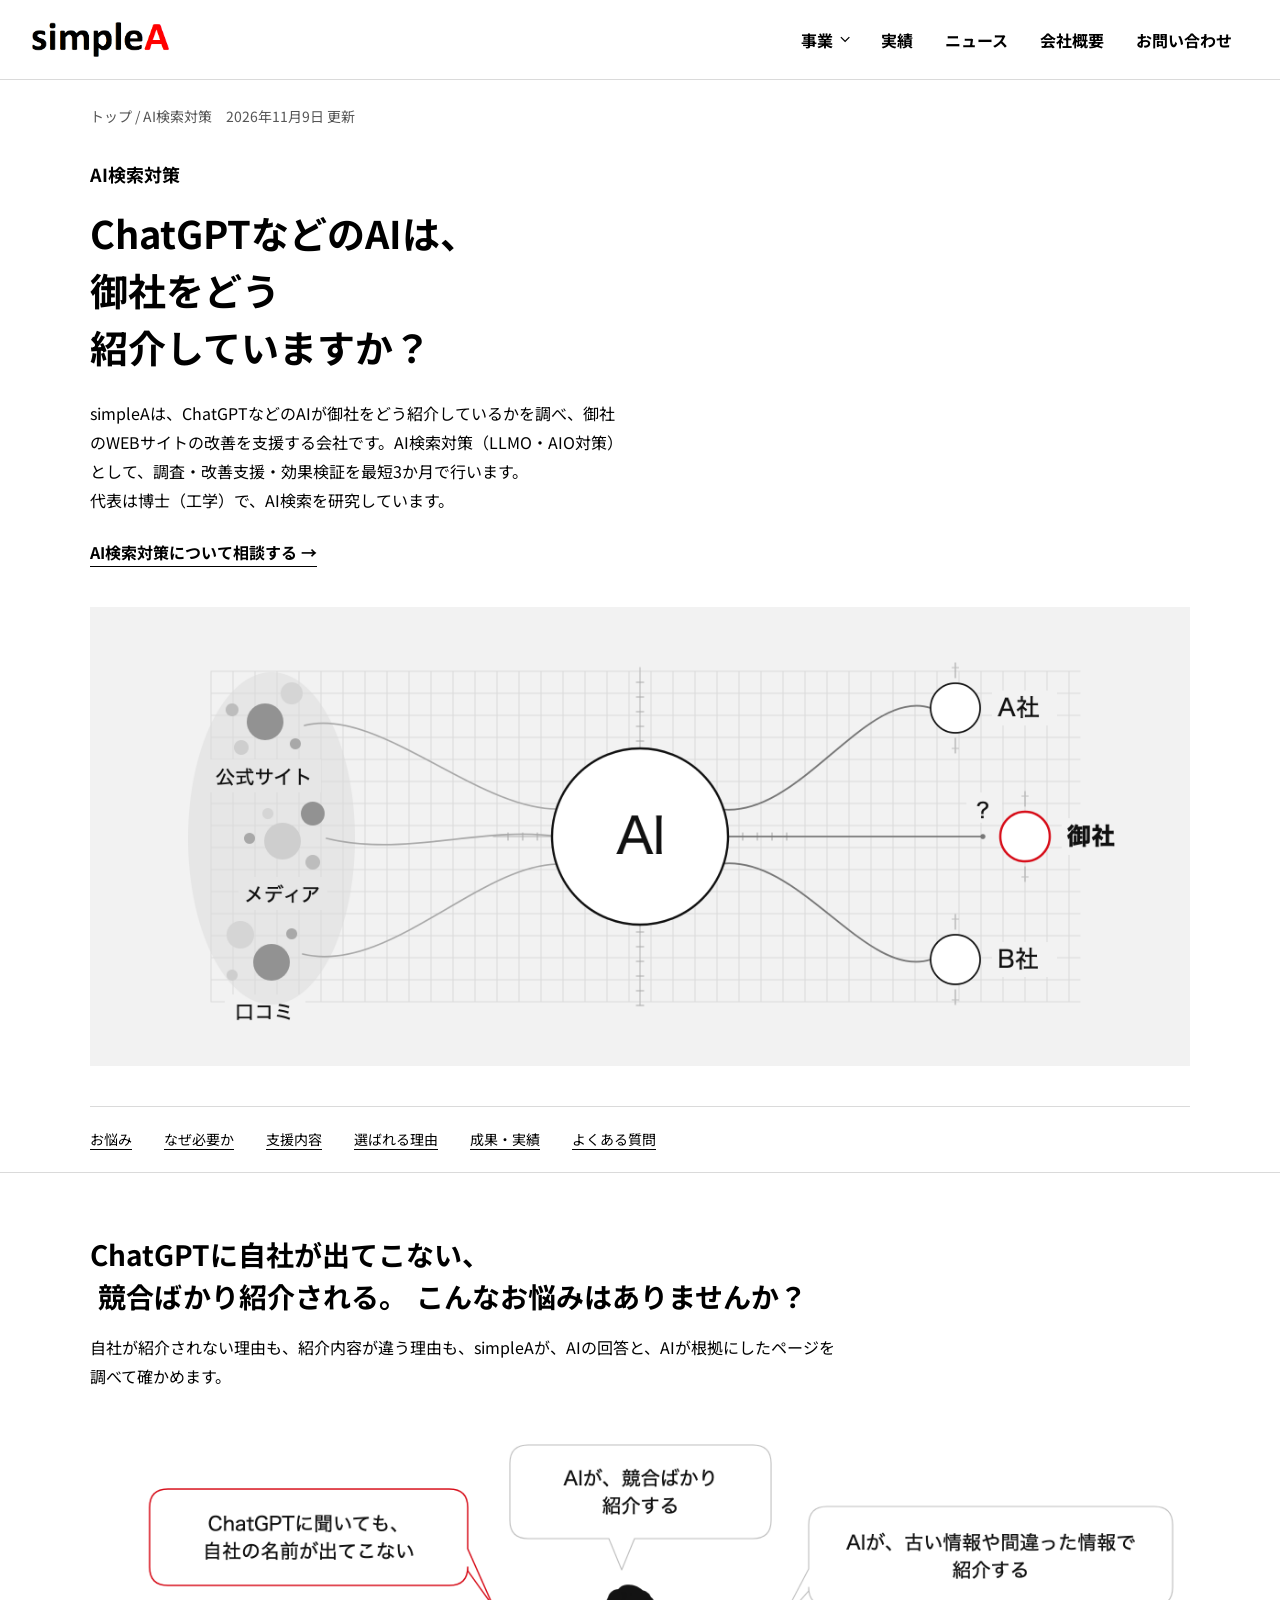
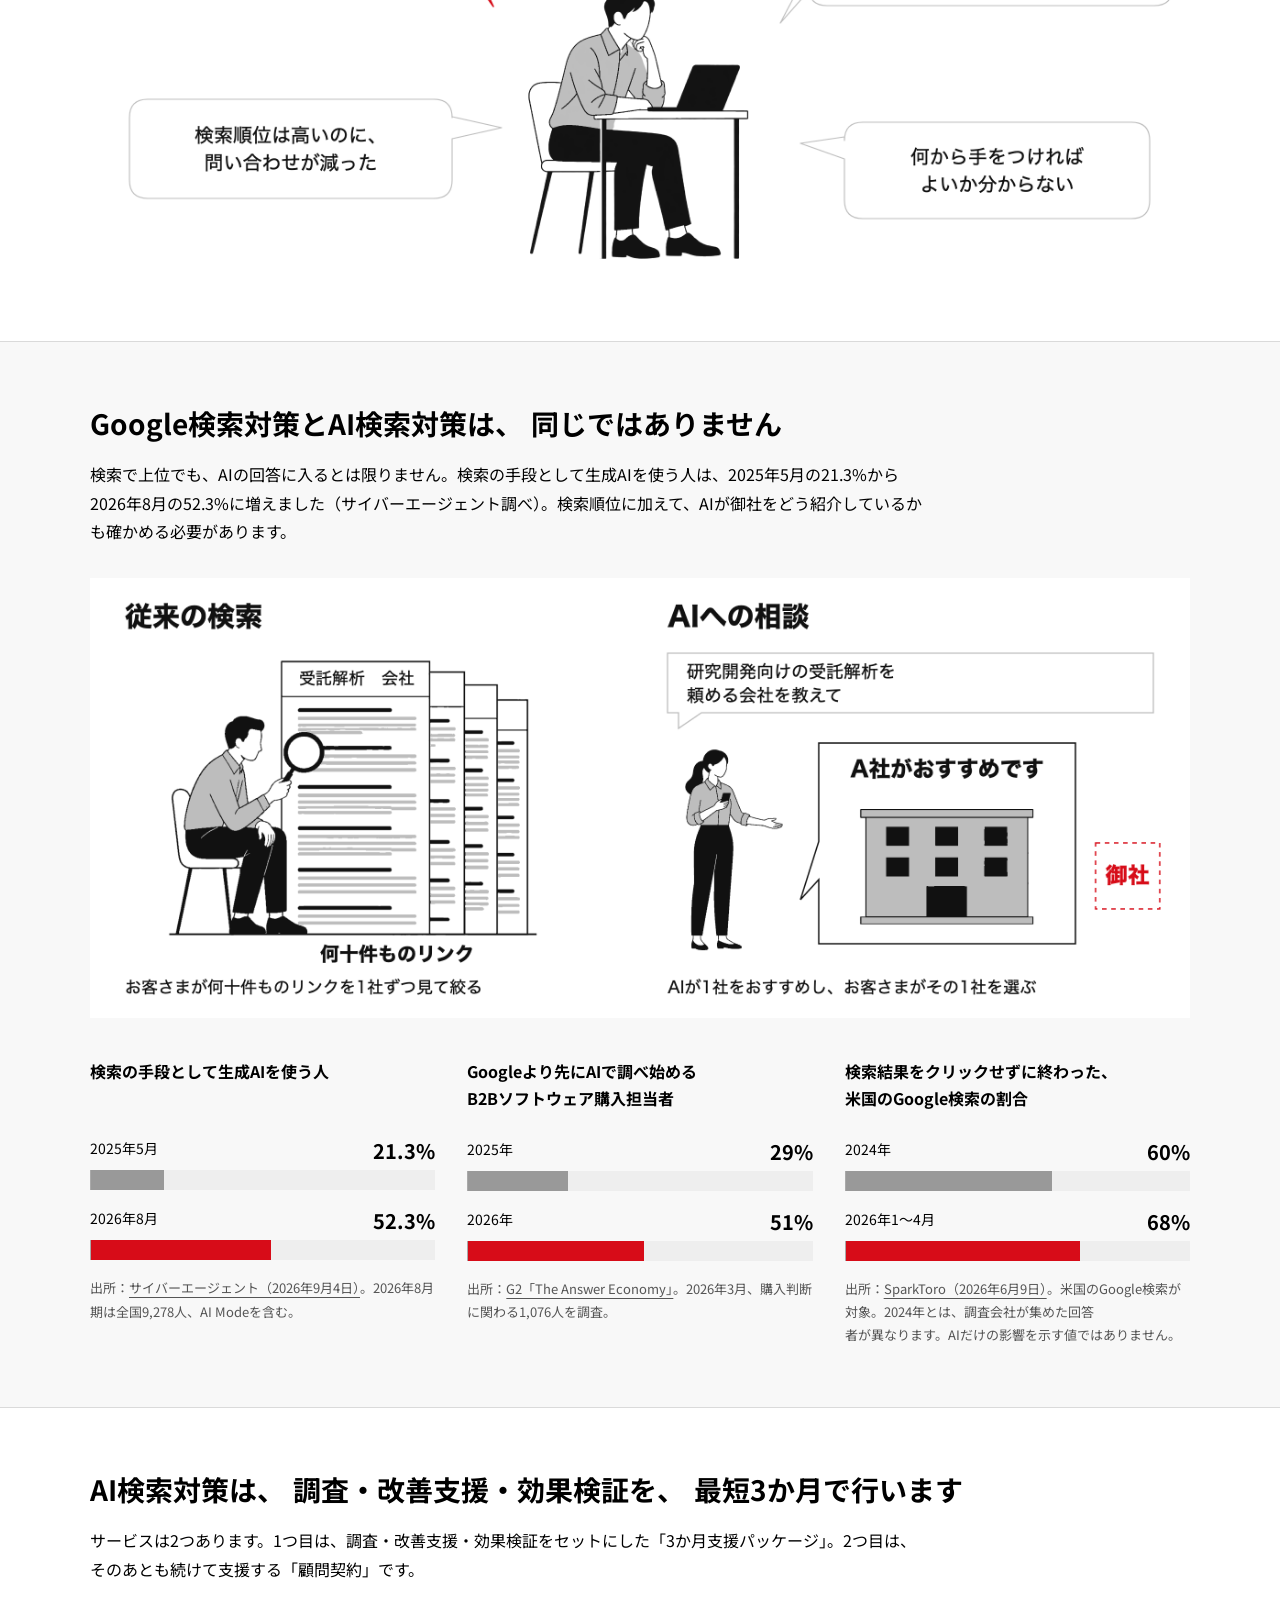
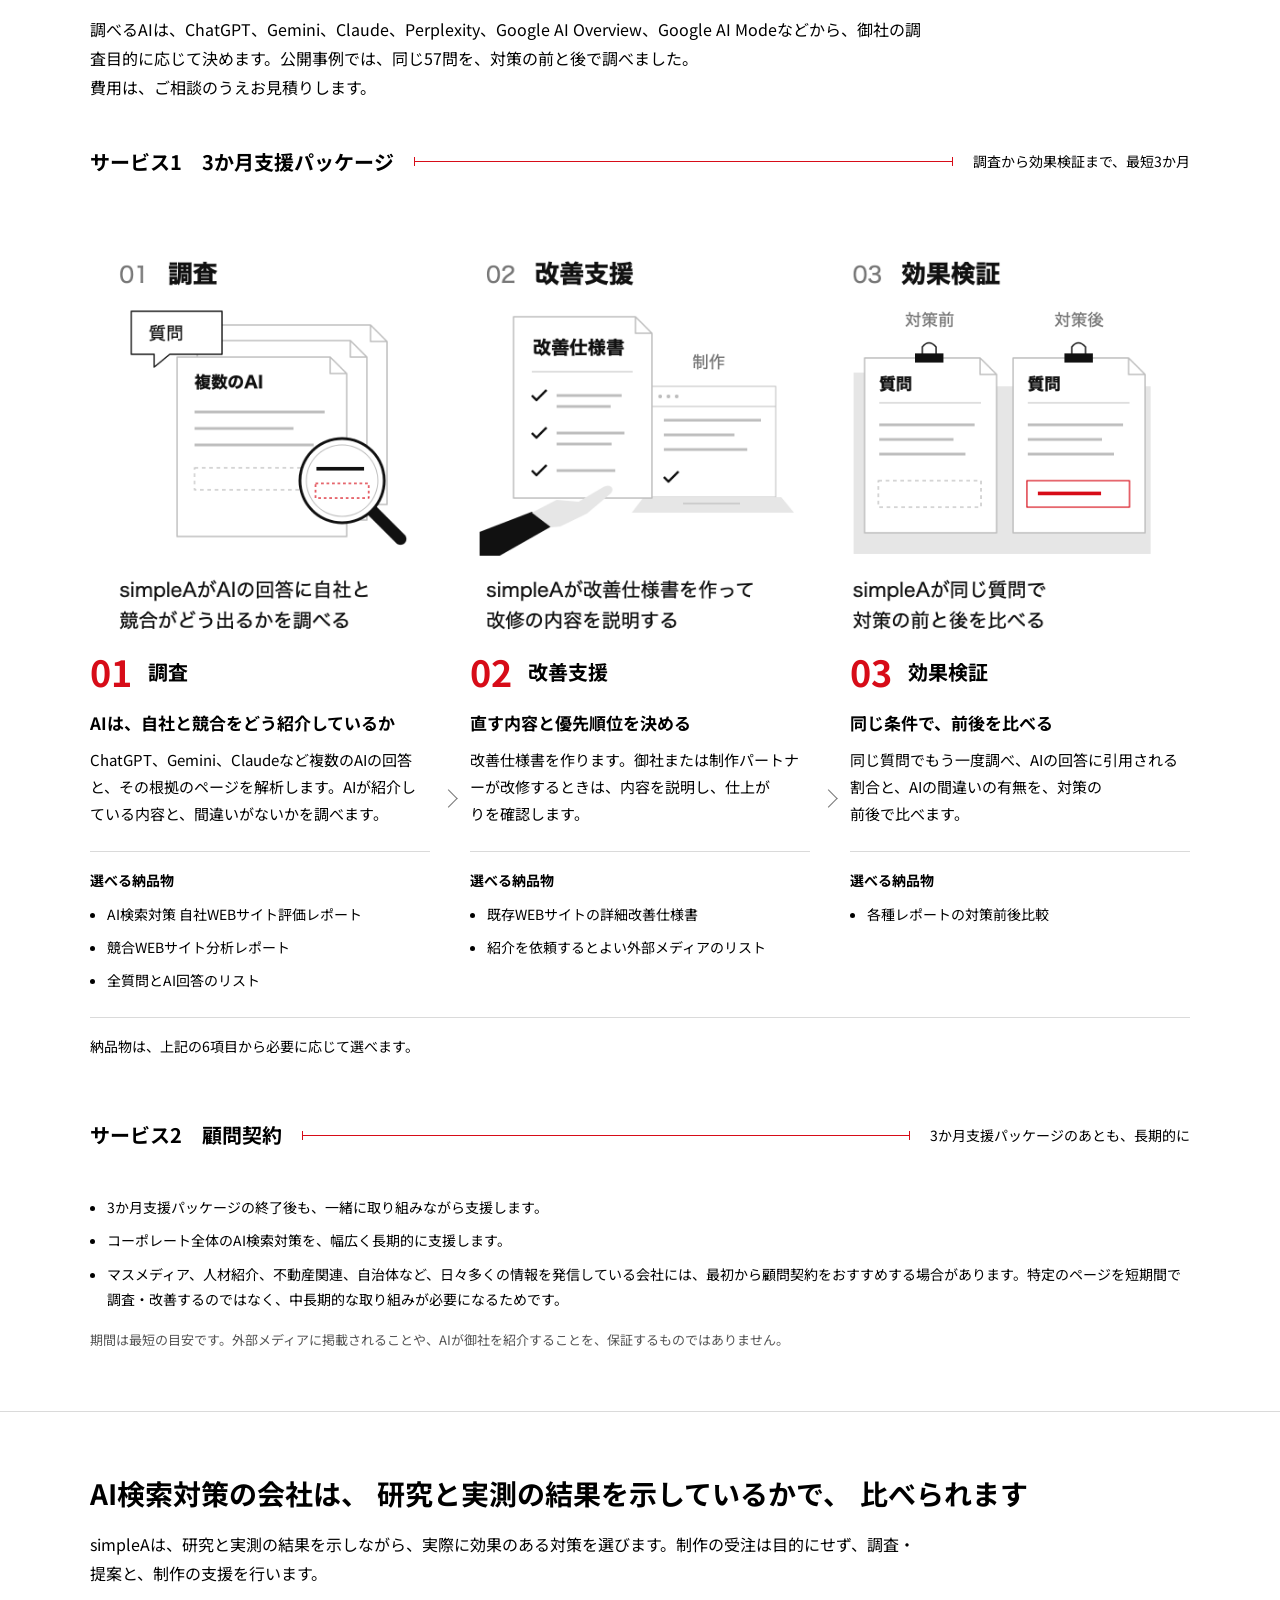
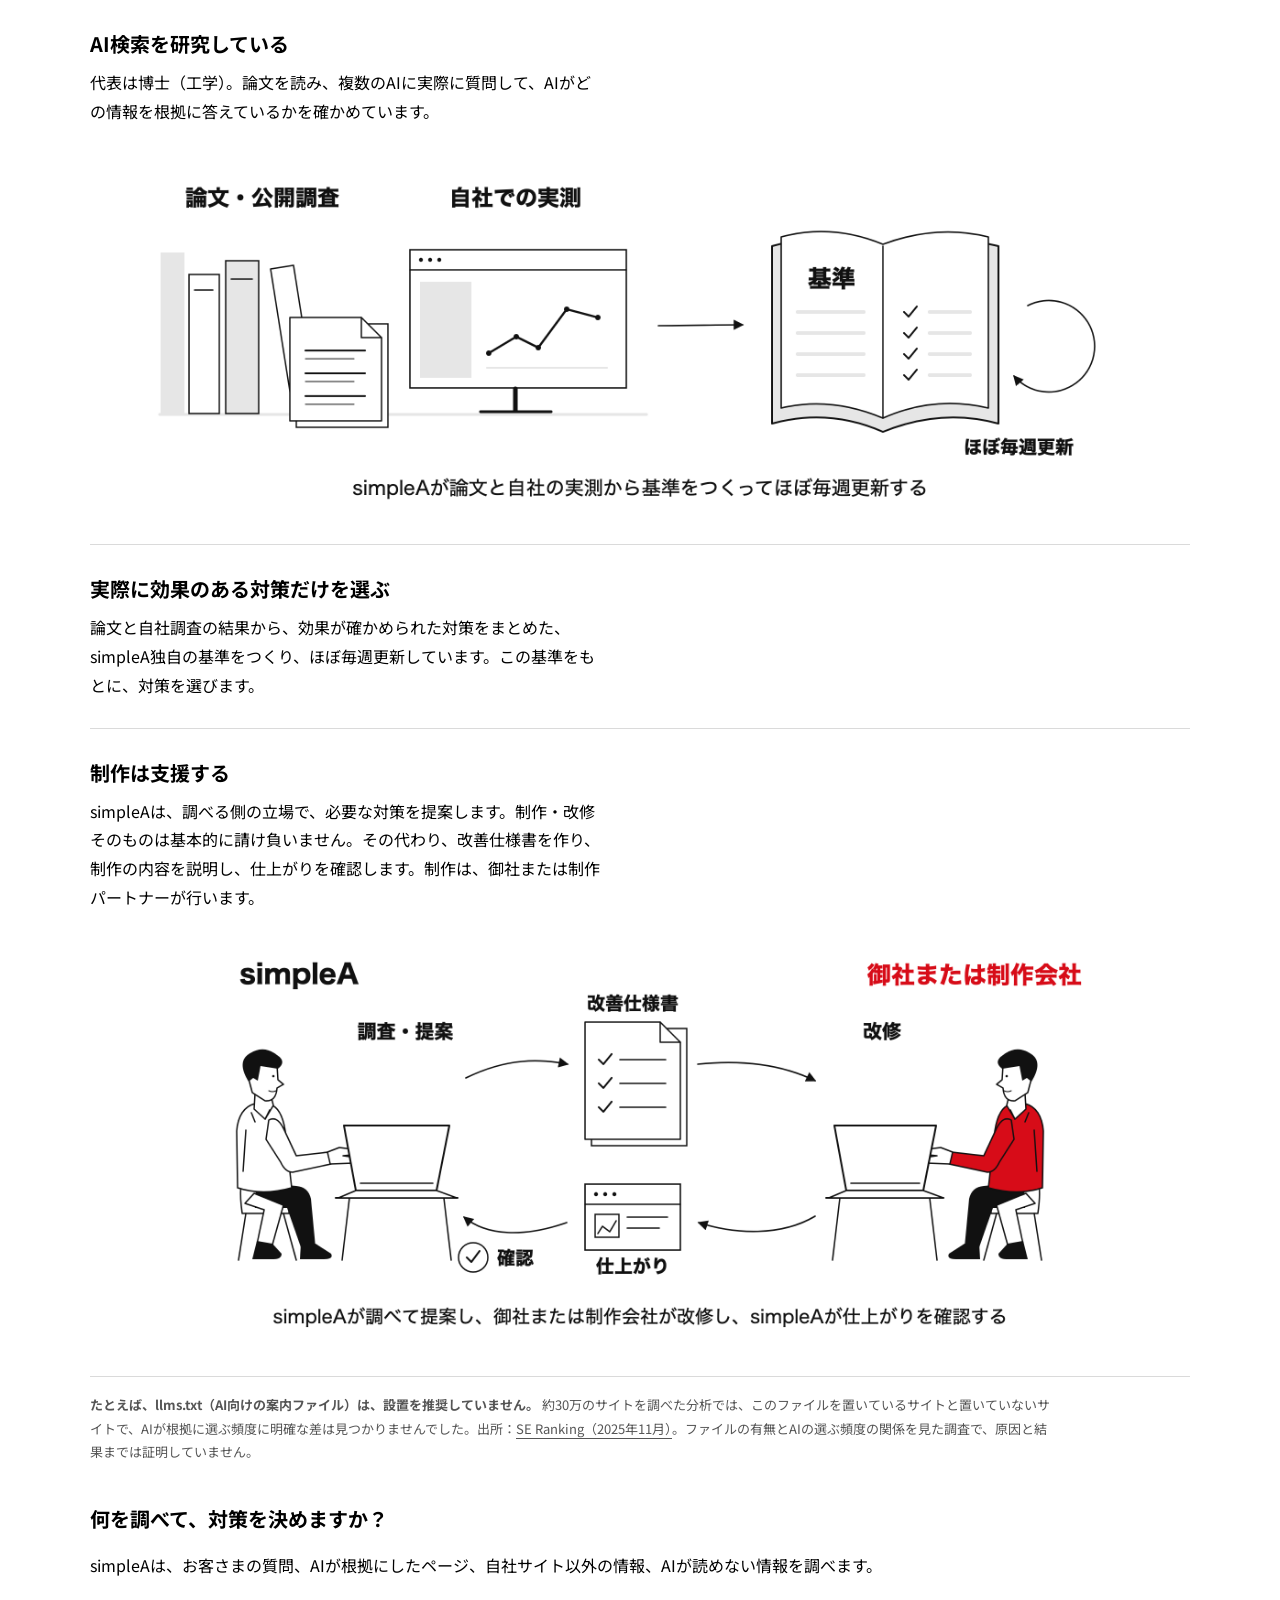
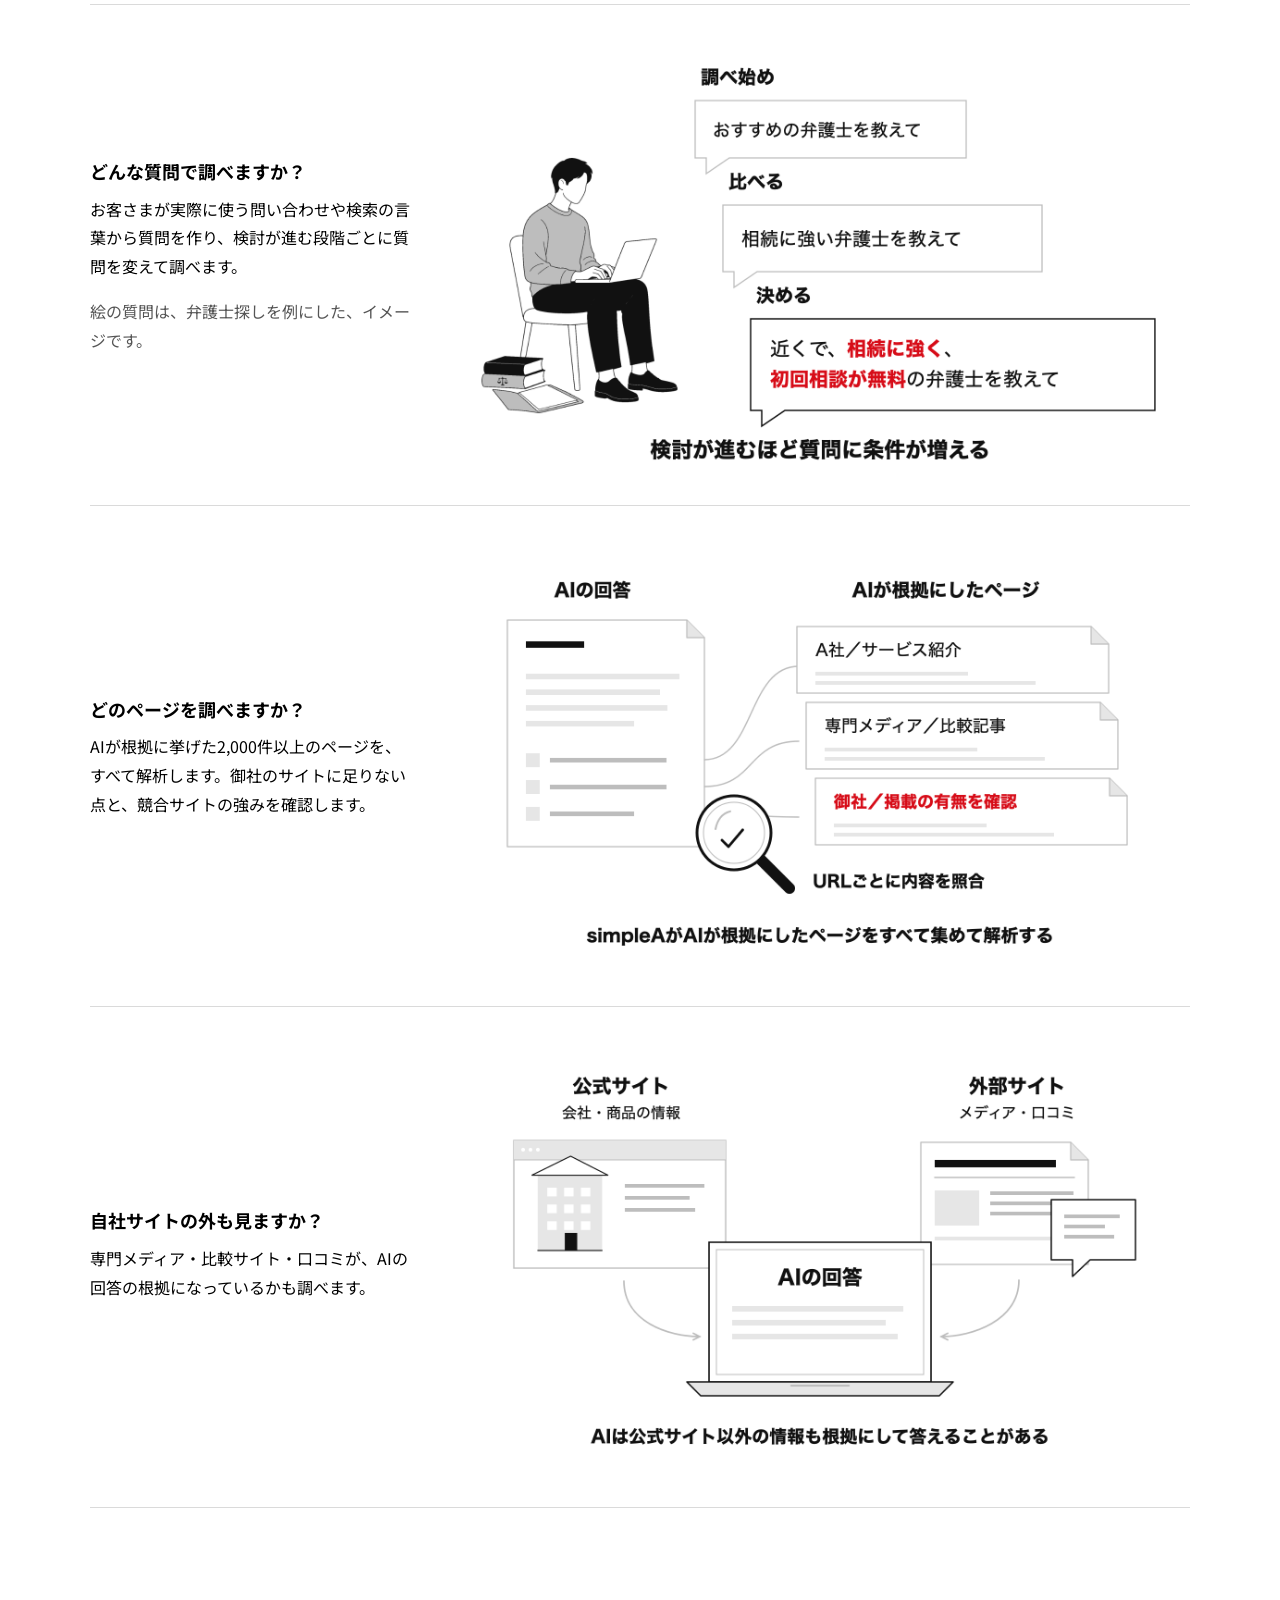
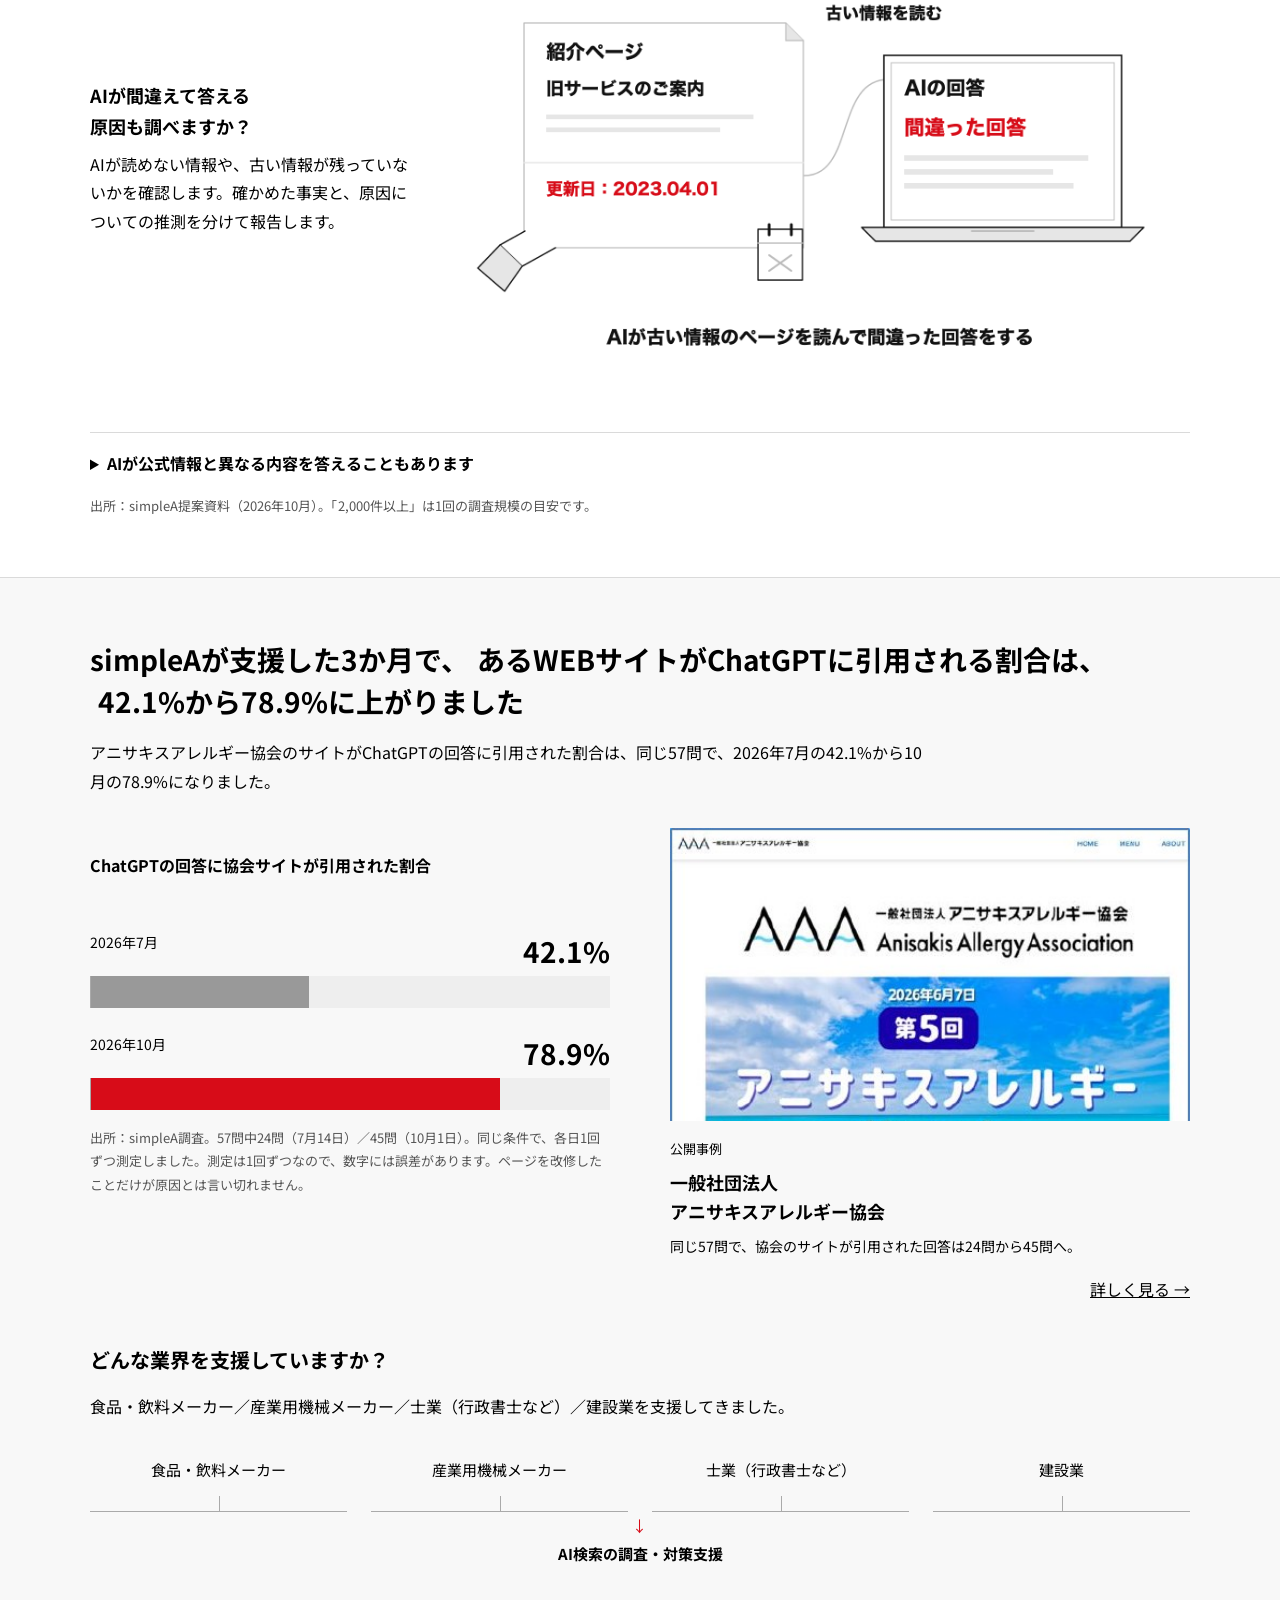
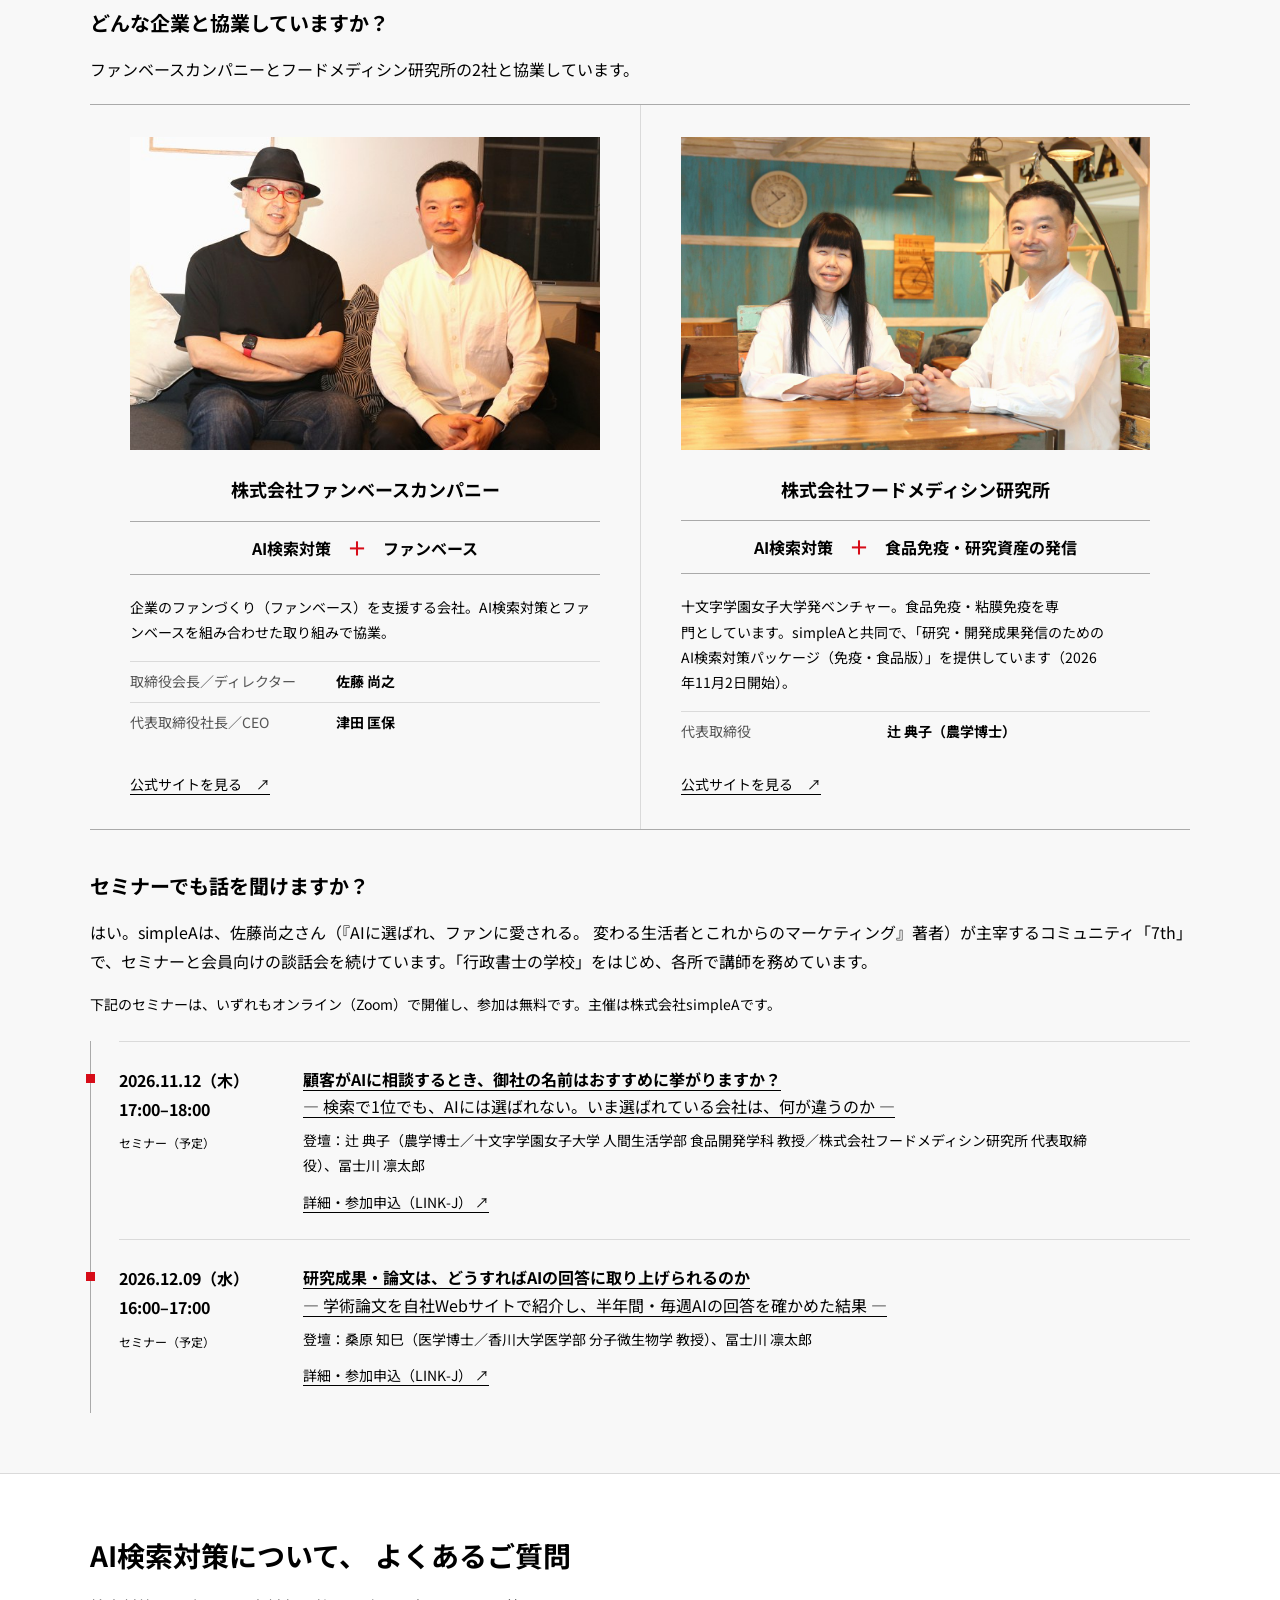
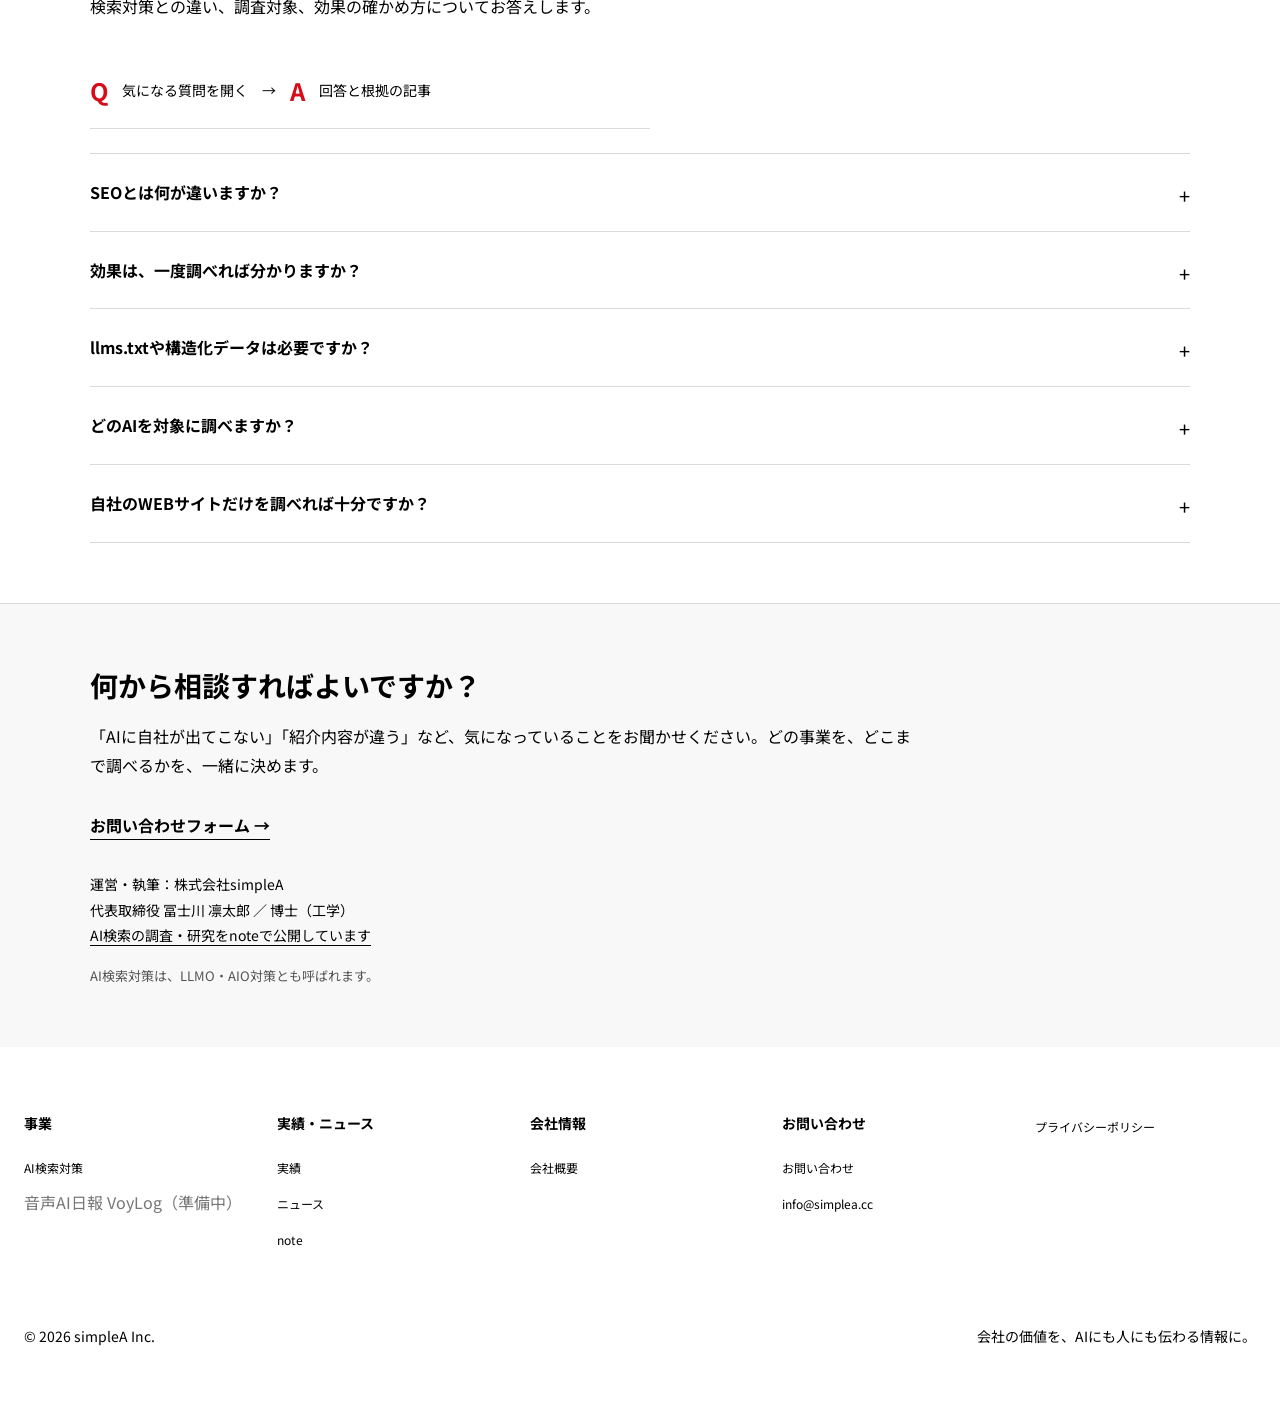
==== commit 1c4b0503: "AIO基準書v7にもとづく改善：説明文・OGP・更新日・見出しと冒頭の事実追記、sitemapにlastmod Co-Authored-By: Claude Sonnet 5.5 <noreply@a" ====
--- a/ai-search.html
+++ b/ai-search.html
@@ -1,13 +1,13 @@
 <!DOCTYPE html>
 
-<html lang="ja"><head><meta charset="utf-8"/><meta content="width=device-width,initial-scale=1" name="viewport"/><title>AI検索対策｜ChatGPTで自社が紹介されないときは｜株式会社simpleA</title><meta content="ChatGPTで自社が紹介されない、競合ばかり出る、古い情報を答えられる。simpleAがAIの回答と根拠を調べ、調査・改善支援・効果検証を最短3か月で支援します。" name="description"/><meta content="株式会社simpleA 代表 冨士川 凛太郎" name="author"/><link href="https://fonts.googleapis.com" rel="preconnect"/><link crossorigin="" href="https://fonts.gstatic.com" rel="preconnect"/><link href="https://fonts.googleapis.com/css2?family=Noto+Sans+JP:wght@400;700&amp;display=swap" rel="stylesheet"/><link href="styles3.css" rel="stylesheet"/><link href="styles-aipage.css" rel="stylesheet"/><script type="application/ld+json">{"@context": "https://schema.org", "@type": "FAQPage", "mainEntity": [{"@type": "Question", "name": "SEOとは何が違いますか？", "acceptedAnswer": {"@type": "Answer", "text": "SEOは、検索結果で見つけてもらいやすくする取り組みです。AI検索対策は、AIの回答での紹介内容と、その根拠を確認して改善する取り組みです。SEOの代わりではなく、SEOに加えて取り組みます。"}}, {"@type": "Question", "name": "効果は、一度調べれば分かりますか？", "acceptedAnswer": {"@type": "Answer", "text": "一度の結果だけでは判断できません。自社のページを変更していなくても、AIの仕組みが変わると、回答が変わることがあります。そのため、同じ質問・同じ条件で、継続して調べます。"}}, {"@type": "Question", "name": "llms.txtや構造化データは必要ですか？", "acceptedAnswer": {"@type": "Answer", "text": "一律に必要だとは考えていません。simpleAは、まず情報を「お客さまの質問・その答え・答えの根拠」の順に整理することを重視します。構造化データ（ページの内容を、検索エンジンやAIが読み取りやすい形で書き足す方法）は、そのあとに検討します。llms.txtは、設置を推奨していません。"}}, {"@type": "Question", "name": "どのAIを対象に調べますか？", "acceptedAnswer": {"@type": "Answer", "text": "ChatGPT、Gemini、Claude、Perplexity、Google AI Overview、Google AI Modeなどから、御社の調査目的に応じて決めます。AIによって紹介する企業や根拠にするページが異なるため、複数のAIを確認します。"}}, {"@type": "Question", "name": "自社のWEBサイトだけを調べれば十分ですか？", "acceptedAnswer": {"@type": "Answer", "text": "自社サイトだけでは十分ではありません。AIは、専門メディアや比較サイトも根拠にして答えることがあります。そのため、実際の回答を調べ、自社サイト以外のページが御社をどう紹介しているかも確認します。"}}]}</script><!-- Google tag (gtag.js) --><script async src="https://www.googletagmanager.com/gtag/js?id=G-3ML06YTEMK"></script><script>window.dataLayer=window.dataLayer||[];function gtag(){dataLayer.push(arguments)}gtag("js",new Date());gtag("config","G-3ML06YTEMK");</script></head><body><header class="header"><div class="wrap"><button aria-controls="site-nav" aria-expanded="false" aria-label="メニュー" class="menu-toggle" type="button"><span></span><span></span></button><a class="logo" href="index.html"><img alt="simpleA" src="img/logo.png"/></a>
+<html lang="ja"><head><meta charset="utf-8"/><meta content="width=device-width,initial-scale=1" name="viewport"/><title>AI検索対策（LLMO・AIO対策）｜ChatGPTで自社が紹介されないときは｜株式会社simpleA</title><meta content="AI検索対策（LLMO・AIO対策）。ChatGPTなどのAIが自社を紹介しない、競合ばかり紹介する、古い情報で答える。simpleAがAIの回答と根拠のページを調べ、調査・改善支援・効果検証を最短3か月で支援します。" name="description"/><meta content="article" property="og:type"/><meta content="AI検索対策（LLMO・AIO対策）｜ChatGPTで自社が紹介されないときは｜株式会社simpleA" property="og:title"/><meta content="AI検索対策（LLMO・AIO対策）。ChatGPTなどのAIが自社を紹介しない、競合ばかり紹介する、古い情報で答える。simpleAがAIの回答と根拠のページを調べ、調査・改善支援・効果検証を最短3か月で支援します。" property="og:description"/><meta content="https://simplea.cc/ai-search.html" property="og:url"/><meta content="株式会社simpleA" property="og:site_name"/><meta content="ja_JP" property="og:locale"/><meta content="株式会社simpleA 代表 冨士川 凛太郎" name="author"/><link href="https://fonts.googleapis.com" rel="preconnect"/><link crossorigin="" href="https://fonts.gstatic.com" rel="preconnect"/><link href="https://fonts.googleapis.com/css2?family=Noto+Sans+JP:wght@400;700&amp;display=swap" rel="stylesheet"/><link href="styles3.css" rel="stylesheet"/><link href="styles-aipage.css" rel="stylesheet"/><script type="application/ld+json">{"@context": "https://schema.org", "@type": "FAQPage", "mainEntity": [{"@type": "Question", "name": "SEOとは何が違いますか？", "acceptedAnswer": {"@type": "Answer", "text": "SEOは、検索結果で見つけてもらいやすくする取り組みです。AI検索対策は、AIの回答での紹介内容と、その根拠を確認して改善する取り組みです。SEOの代わりではなく、SEOに加えて取り組みます。"}}, {"@type": "Question", "name": "効果は、一度調べれば分かりますか？", "acceptedAnswer": {"@type": "Answer", "text": "一度の結果だけでは判断できません。自社のページを変更していなくても、AIの仕組みが変わると、回答が変わることがあります。そのため、同じ質問・同じ条件で、継続して調べます。"}}, {"@type": "Question", "name": "llms.txtや構造化データは必要ですか？", "acceptedAnswer": {"@type": "Answer", "text": "一律に必要だとは考えていません。simpleAは、まず情報を「お客さまの質問・その答え・答えの根拠」の順に整理することを重視します。構造化データ（ページの内容を、検索エンジンやAIが読み取りやすい形で書き足す方法）は、そのあとに検討します。llms.txtは、設置を推奨していません。"}}, {"@type": "Question", "name": "どのAIを対象に調べますか？", "acceptedAnswer": {"@type": "Answer", "text": "ChatGPT、Gemini、Claude、Perplexity、Google AI Overview、Google AI Modeなどから、御社の調査目的に応じて決めます。AIによって紹介する企業や根拠にするページが異なるため、複数のAIを確認します。"}}, {"@type": "Question", "name": "自社のWEBサイトだけを調べれば十分ですか？", "acceptedAnswer": {"@type": "Answer", "text": "自社サイトだけでは十分ではありません。AIは、専門メディアや比較サイトも根拠にして答えることがあります。そのため、実際の回答を調べ、自社サイト以外のページが御社をどう紹介しているかも確認します。"}}]}</script><!-- Google tag (gtag.js) --><script async src="https://www.googletagmanager.com/gtag/js?id=G-3ML06YTEMK"></script><script>window.dataLayer=window.dataLayer||[];function gtag(){dataLayer.push(arguments)}gtag("js",new Date());gtag("config","G-3ML06YTEMK");</script></head><body><header class="header"><div class="wrap"><button aria-controls="site-nav" aria-expanded="false" aria-label="メニュー" class="menu-toggle" type="button"><span></span><span></span></button><a class="logo" href="index.html"><img alt="simpleA" src="img/logo.png"/></a>
 <nav class="nav" id="site-nav"><div class="business-nav">
 <div class="business-nav-heading"><a href="index.html#business" id="business-link">事業</a><button aria-controls="business-submenu" aria-expanded="false" aria-label="事業のメニューを開閉" class="business-toggle" type="button"></button></div>
 <div class="business-submenu" id="business-submenu" inert=""><div class="business-submenu-inner"><ul><li><a href="ai-search.html">AI検索対策</a></li><li><span class="soon-item">音声AI日報 VoyLog（準備中）</span></li></ul></div></div>
-</div><a href="index.html#results">実績</a><a href="index.html#news">ニュース</a><a href="index.html#company">会社概要</a><a class="contact" href="index.html#contact">お問い合わせ</a></nav></div></header><main><section class="ai-hero"><div class="wrap"><p class="crumb"><a href="index.html">トップ</a> / AI検索対策</p><div class="hero-grid"><div><h1><span>AI検索対策</span>ChatGPTなどのAIは、<br/>御社をどう<br class="pc"/>紹介していますか？</h1><p class="answer">AIが御社を正しく紹介するよう、AIの回答とその根拠のページを調べ、対<span class="keep-ending">策を提案します。</span>simpleAは、AI検索を研究し<span class="keep-ending">ている会社です。</span></p><a class="bar-link" href="contact.html">AI検索対策について相談する <span aria-hidden="true">→</span></a></div><figure class="hero-visual"><img src="img/figures/hero.png?v=2" alt="AIが会社を紹介する仕組みのイメージ図。公式サイト・メディア・口コミの情報がAIに集まり、AIがA社、B社、御社などの会社を紹介する。御社がどう紹介されているかは、？で示している。" width="2400" height="1000"/></figure></div><nav aria-label="このページの内容" class="page-nav"><a href="#concerns">お悩み</a><a href="#why">なぜ必要か</a><a href="#package">支援内容</a><a href="#features">選ばれる理由</a><a href="#results">成果・実績</a><a href="#faq">よくある質問</a></nav></div></section><section class="ai-section" id="concerns"><div class="wrap"><h2>こんなお悩みはありませんか？</h2><p class="answer">自社が紹介されない理由も、紹介内容が違う理由も、simpleAが、AIの回答と、AIが根拠にしたページを調<span class="keep-ending">べて確かめます。</span></p><figure class="figure-wide"><img src="img/figures/concerns.png" alt="お悩みの吹き出しの絵。「ChatGPTに聞いても、自社の名前が出てこない」「AIが、競合ばかり紹介する」「AIが、古い情報や間違った情報で紹介する」「検索順位は高いのに、問い合わせが減った」「何から手をつければよいか分からない」。" width="2400" height="1000" loading="lazy"/></figure><div class="sr-only"><ul class="concern-list"><li><p>ChatGPTに聞いても、<br/>自社の名前が出てこない</p></li><li><p>AIが、競合ばかり<br/>紹介する</p></li><li><p>AIが、古い情報や間違った情報で<br/>紹介する</p></li><li><p>検索順位は高いのに、<br/>問い合わせが減った</p></li><li><p>何から手をつければ<br/>よいか分からない</p></li></ul></div></div></section><section class="ai-section soft" id="why"><div class="wrap"><h2>Google検索対策とAI検索対策は同じ？</h2><p class="answer">同じではありません。検索で上位でも、AIの回答に入る<span class="keep-ending">とは限りません。</span>商品や取引先をAIに相談する人がいるので、検索順位に加えて、AIが御社をどう紹介しているかも確かめる<span class="keep-ending">必要があります。</span></p><figure class="figure-wide"><img src="img/figures/compare.png" alt="検索とAIの違いの絵。左の従来の検索では、お客さまが何十件ものリンクを1社ずつ見て絞る。右のAIへの相談では、AIがA社を1社だけおすすめし、お客さまがその1社を選ぶ。御社は、おすすめされていない。" width="2400" height="960" loading="lazy"/></figure><div class="statistics"><figure class="data-figure"><h3>検索の手段として生成AIを使う人</h3><div aria-label="検索の手段として生成AIを使う人。2025年5月 21.3%、2026年8月 52.3%。すべて0から100%の共通尺度。" class="bars" role="img"><div class="bar-row"><span>2025年5月</span><div class="bar-track"><i class="" style="width:21.3%"></i></div><strong>21.3%</strong></div><div class="bar-row"><span>2026年8月</span><div class="bar-track"><i class="current" style="width:52.3%"></i></div><strong>52.3%</strong></div></div><figcaption class="source">出所：<a href="https://www.cyberagent-adagency.com/news/1043/">サイバーエージェント（2026年9月4日）</a>。2026年8月期は全国9,278人、AI Modeを含む。</figcaption></figure><figure class="data-figure"><h3>Googleより先にAIで調べ始める<br/>B2Bソフトウェア購入担当者</h3><div aria-label="Googleより先にAIで調べ始めるB2Bソフトウェア購入担当者。2025年 29%、2026年 51%。すべて0から100%の共通尺度。" class="bars" role="img"><div class="bar-row"><span>2025年</span><div class="bar-track"><i class="" style="width:29%"></i></div><strong>29%</strong></div><div class="bar-row"><span>2026年</span><div class="bar-track"><i class="current" style="width:51%"></i></div><strong>51%</strong></div></div><figcaption class="source">出所：<a href="https://learn.g2.com/g2-2026-ai-search-insight-report">G2「The Answer Economy」</a>。2026年3月、購入判断に関わる1,076人を調査。</figcaption></figure><figure class="data-figure"><h3>検索結果をクリックせずに終わった、<br/>米国のGoogle検索の割合</h3><div aria-label="検索結果をクリックせずに終わった、米国のGoogle検索の割合。2024年 60%、2026年1〜4月 68%。すべて0から100%の共通尺度。" class="bars" role="img"><div class="bar-row"><span>2024年</span><div class="bar-track"><i class="" style="width:60%"></i></div><strong>60%</strong></div><div class="bar-row"><span>2026年1〜4月</span><div class="bar-track"><i class="current" style="width:68%"></i></div><strong>68%</strong></div></div><figcaption class="source">出所：<a href="https://sparktoro.com/blog/zero-click-search-what-still-works/">SparkToro（2026年6月9日）</a>。米国のGoogle検索が対象。2024年とは、調査会社が集めた回答<span class="keep-ending">者が異なります。</span>AIだけの影響を示す値ではありません。</figcaption></figure></div></div></section><section class="ai-section" id="package"><div class="wrap"><h2><span class="heading-phrase">何をしてもらえますか？</span><span class="heading-phrase">どのくらいかかりますか？</span></h2><p class="answer">サービスは2つあります。1つ目は、調査・改善支援・効果検証をセットにした「3か月支援パッケージ」。2つ目は、そのあとも続けて支援する「顧問契約」です。</p><p class="flow-duration"><span>サービス1　3か月支援パッケージ</span><span aria-hidden="true" class="duration-rule"></span><span>調査から効果検証まで、最短3か月</span></p><figure class="figure-wide"><img src="img/figures/service3.png" alt="サービスの3つのステップの絵。01 調査：simpleAがAIの回答に自社と競合がどう出るかを調べる。02 改善支援：simpleAが改善仕様書を作って改修の内容を説明する。03 効果検証：simpleAが同じ質問で対策の前と後を比べる。" width="2400" height="900" loading="lazy"/></figure><ol aria-label="調査、改善支援、効果検証の順に進めます" class="service-flow"><li><h3><span>01</span>調査</h3><h4>AIは、自社と競合をどう紹介しているか</h4><p>複数のAIの回答と、その根拠のペー<span class="keep-ending">ジを解析します。</span>AIが紹介している内容と、間違いがな<span class="keep-ending">いかを調べます。</span></p><div class="deliverables"><p>選べる納品物</p><ul><li>AI検索対策 自社WEBサイト評価レポート</li><li>競合WEBサイト分析レポート</li><li>全質問とAI回答のリスト</li></ul></div></li><li><h3><span>02</span>改善支援</h3><h4>直す内容と優先順位を決める</h4><p>改善仕様書を作ります。御社または制作パートナーが改修するときは、内容を説明し、仕上が<span class="keep-ending">りを確認します。</span></p><div class="deliverables"><p>選べる納品物</p><ul><li>既存WEBサイトの詳細改善仕様書</li><li>紹介を依頼するとよい外部メディアのリスト</li></ul></div></li><li><h3><span>03</span>効果検証</h3><h4>同じ条件で、前後を比べる</h4><p>同じ質問でもう一度調べ、AIの回答に引用される割合と、AIの間違いの有無を、対策の<span class="keep-ending">前後で比べます。</span></p><div class="deliverables"><p>選べる納品物</p><ul><li>各種レポートの対策前後比較</li></ul></div></li></ol><p class="deliverable-intro">納品物は、上記の6項目から必要に<span class="keep-ending">応じて選べます。</span></p><div class="advisory"><p class="flow-duration"><span>サービス2　顧問契約</span><span aria-hidden="true" class="duration-rule"></span><span>3か月支援パッケージのあとも、長期的に</span></p><ul><li>3か月支援パッケージの終了後も、一緒に取り組みながら支援します。</li><li>コーポレート全体のAI検索対策を、幅広く長期的に支援します。</li><li>マスメディア、人材紹介、不動産関連、自治体など、日々多くの情報を発信している会社には、最初から顧問契約をおすすめする<span class="keep-ending">場合があります。</span>特定のページを短期間で調査・改善する<span class="keep-ending">のではなく、</span>中長期的な取り組みが必要<span class="keep-ending">になるためです。</span></li></ul></div><p class="source">期間は<span class="keep-ending">最短の目安です。</span>外部メディアに掲載されることや、AIが御社を紹介することを、保証するもの<span class="keep-ending">ではありません。</span></p></div></section><section class="ai-section" id="features"><div class="wrap"><h2>AI検索対策の会社は、何で選べばよいですか？</h2><p class="answer">simpleAは、研究と実測の結果を示しながら、実際に効果のある<span class="keep-ending">対策を選びます。</span>制作の受注は目的にせず、調査・提案と、制作の<span class="keep-ending">支援を行います。</span></p><div class="reason-list"><article><div><h3>AI検索を研究している</h3><p>代表<span class="keep-ending">は博士（工学）。</span>論文を読み、複数のAIに実際に質問して、AIがどの情報を根拠に答えているかを<span class="keep-ending">確かめています。</span></p></div><img src="img/figures/kijun.png" alt="基準の絵。simpleAが、論文・公開調査と自社での実測から基準をつくり、ほぼ毎週更新する。" width="2400" height="800" loading="lazy"/></article><article><div><h3>実際に効果のある対策だけを選ぶ</h3><p>論文と自社調査の結果から、効果が確かめられた対策をまとめた、simpleA独自の基準をつくり、ほぼ毎週<span class="keep-ending">更新しています。</span>この基準をもとに、<span class="keep-ending">対策を選びます。</span></p></div></article><article><div><h3>制作は支援する</h3><p>simpleAは、調べる側の立場で、必要な対<span class="keep-ending">策を提案します。</span>制作・改修そのものは基本的に<span class="keep-ending">請け負いません。</span>その代わり、改善仕様書を作り、制作の内容を説明し、仕上が<span class="keep-ending">りを確認します。</span>制作は、御社または制作パート<span class="keep-ending">ナーが行います。</span></p></div><img src="img/figures/roles.png" alt="役割分担の絵。simpleAが調べて提案し、御社または制作会社が改修し、simpleAが仕上がりを確認する。" width="2400" height="900" loading="lazy"/></article></div><p class="source research-example"><strong>たとえば、llms.txt（AI向けの案内ファイル）は、設置を推奨し<span class="keep-ending">ていません。</span></strong> 約30万のサイトを調べた分析では、このファイルを置いているサイトと置いていないサイトで、AIが根拠に選ぶ頻度に明確な差は見つ<span class="keep-ending">かりませんでした。</span>出所：<a href="https://seranking.com/blog/llms-txt/">SE Ranking（2025年11月）</a>。ファイルの有無とAIの選ぶ頻度の関係を見た調査で、原因と結果までは証明し<span class="keep-ending">ていません。</span></p><h3 class="subheading">何を調べて、対策を決めますか？</h3><p>simpleAは、お客さまの質問、AIが根拠にしたページ、自社サイト以外の情報、AIが読めない<span class="keep-ending">情報を調べます。</span></p><div class="investigation"><article><div><h4>どんな質問で調べますか？</h4><p>お客さまが実際に使う問い合わせや検索の言葉から質問を作り、検討が進む段階ごとに質問を<span class="keep-ending">変えて調べます。</span></p><p class="source">絵の質問は、弁護士探しを例にした、イメージです。</p></div><img src="img/figures/questions.png" alt="質問の絵。弁護士を探す場面で、検討が進むほど質問に条件が増える。調べ始めは「おすすめの弁護士を教えて」、比べるは「相続に強い弁護士を教えて」、決めるは「近くで、相続に強く、初回相談が無料の弁護士を教えて」。" width="1600" height="960" loading="lazy"/></article><article><div><h4>どのページを調べますか？</h4><p>AIが根拠に挙げた2,000件以上のページを、す<span class="keep-ending">べて解析します。</span>御社のサイトに足りない点と、競合サイトの強<span class="keep-ending">みを確認します。</span></p></div><img src="img/figures/pages.png" alt="根拠ページの絵。simpleAが、AIが根拠にしたページをすべて集めて解析する。A社のサービス紹介、専門メディアの比較記事、御社の掲載の有無を、URLごとに照合する。" width="1600" height="960" loading="lazy"/></article><article><div><h4>自社サイトの外も見ますか？</h4><p>専門メディア・比較サイト・口コミが、AIの回答の根拠になってい<span class="keep-ending">るかも調べます。</span></p></div><img src="img/figures/outside.png" alt="公式サイトと外部サイトの絵。AIは、公式サイト（会社・商品の情報）以外に、外部サイト（メディア・口コミ）の情報も根拠にして答えることがある。" width="1600" height="960" loading="lazy"/></article><article><div><h4>AIが間違えて答える原因も調べますか？</h4><p>AIが読めない情報や、古い情報が残っていない<span class="keep-ending">かを確認します。</span>確かめた事実と、原因についての推測を分<span class="keep-ending">けて報告します。</span></p></div><img src="img/figures/old.png" alt="古い情報の絵。AIが、更新日が2023年4月1日の旧サービスのご案内のページを読んで、間違った回答をする。" width="1600" height="960" loading="lazy"/></article></div><details class="research-note"><summary>AIが公式情報と異なる内容を答えることもあります</summary><p>simpleAの調査では、AIが書いた乳酸菌の学名86件のうち5件が、公式資料と異<span class="keep-ending">なっていました。</span></p><p class="source">出所：simpleA調査（2026年<span class="keep-ending">10月21日）。</span>4つのAIに50問ずつ質問し、公式資料で確認できた学名の記述86件<span class="keep-ending">を照合しました。</span>一致は74件、不一致は5件、判定できなかっ<span class="keep-ending">たのは7件です。</span>AI全体の正確さを示すもの<span class="keep-ending">ではありません。</span></p></details><p class="source">出所：simpleA提案資料（20<span class="keep-ending">26年10月）。</span>「2,000件以上」は1回の調査<span class="keep-ending">規模の目安です。</span></p></div></section><section class="ai-section soft" id="results"><div class="wrap"><h2>実際に、どんな成果が出ていますか？</h2><p class="answer">アニサキスアレルギー協会のサイトがChatGPTの回答に引用された割合は、同じ57問で、2026年7月の42.1%から10月の78.9<span class="keep-ending">%になりました。</span></p><div class="result-grid"><figure class="data-figure"><h3>ChatGPTの回答に協会サイトが引用された割合</h3><div aria-label="ChatGPTの回答に協会サイトが引用された割合。2026年7月 42.1%、2026年10月 78.9%。すべて0から100%の共通尺度。" class="bars" role="img"><div class="bar-row"><span>2026年7月</span><div class="bar-track"><i class="" style="width:42.1%"></i></div><strong>42.1%</strong></div><div class="bar-row"><span>2026年10月</span><div class="bar-track"><i class="current" style="width:78.9%"></i></div><strong>78.9%</strong></div></div><figcaption class="source">出所：simpleA調査。57問中24問（7月14日）／45問（10月1日）。同じ条件で、各日1回ず<span class="keep-ending">つ測定しました。</span>測定は1回ずつなので、数字には<span class="keep-ending">誤差があります。</span>ページを改修したことだけが原因とは<span class="keep-ending">言い切れません。</span></figcaption></figure><a class="case-link" href="case-ai-search.html"><img alt="アニサキスアレルギー協会サイトの画面" height="360" src="img/case/aaa-site.jpg" width="640"/><span>公開事例</span><h3>一般社団法人<br/>アニサキスアレルギー協会</h3><p>同じ57問で、協会のサイトが引用された回答は24<span class="keep-ending">問から45問へ。</span></p><span class="read-more">詳しく見る →</span></a></div><h3 class="subheading">どんな業界を支援していますか？</h3><p class="industry-copy">食品・飲料メーカー／産業用機械メーカー／士業（行政書士など）／建設業を支<span class="keep-ending">援してきました。</span></p><div aria-label="支援してきた4業界：食品・飲料メーカー、産業用機械メーカー、士業、建設業" class="industry-diagram" role="img"><span>食品・飲料メーカー</span><span>産業用機械メーカー</span><span>士業（行政書士など）</span><span>建設業</span><strong>AI検索の調査・対策支援</strong></div><h3 class="subheading">どんな企業と協業していますか？</h3><ul class="partner-list">
+</div><a href="index.html#results">実績</a><a href="index.html#news">ニュース</a><a href="index.html#company">会社概要</a><a class="contact" href="index.html#contact">お問い合わせ</a></nav></div></header><main><section class="ai-hero"><div class="wrap"><p class="crumb"><a href="index.html">トップ</a> / AI検索対策　<time datetime="2026-11-09">2026年11月9日 更新</time></p><div class="hero-grid"><div><h1><span>AI検索対策</span>ChatGPTなどのAIは、<br/>御社をどう<br class="pc"/>紹介していますか？</h1><p class="answer">simpleAは、ChatGPTなどのAIが御社をどう紹介しているかを調べ、御社のWEBサイトの改<span class="keep-ending">善を支援する会社です。</span>AI検索対策（LLMO・AIO対策）として、調査・改善支援・効果検証を最短3<span class="keep-ending">か月で行います。</span><span class="keep-ending">代表は博士（工学）で、AI検索を研究しています。</span></p><a class="bar-link" href="contact.html">AI検索対策について相談する <span aria-hidden="true">→</span></a></div><figure class="hero-visual"><img src="img/figures/hero.png?v=2" alt="AIが会社を紹介する仕組みのイメージ図。公式サイト・メディア・口コミの情報がAIに集まり、AIがA社、B社、御社などの会社を紹介する。御社がどう紹介されているかは、？で示している。" width="2400" height="1000"/></figure></div><nav aria-label="このページの内容" class="page-nav"><a href="#concerns">お悩み</a><a href="#why">なぜ必要か</a><a href="#package">支援内容</a><a href="#features">選ばれる理由</a><a href="#results">成果・実績</a><a href="#faq">よくある質問</a></nav></div></section><section class="ai-section" id="concerns"><div class="wrap"><h2><span class="heading-phrase">ChatGPTに自社が出てこない、</span><span class="heading-phrase">競合ばかり紹介される。</span><span class="heading-phrase">こんなお悩みはありませんか？</span></h2><p class="answer">自社が紹介されない理由も、紹介内容が違う理由も、simpleAが、AIの回答と、AIが根拠にしたページを調<span class="keep-ending">べて確かめます。</span></p><figure class="figure-wide"><img src="img/figures/concerns.png" alt="お悩みの吹き出しの絵。「ChatGPTに聞いても、自社の名前が出てこない」「AIが、競合ばかり紹介する」「AIが、古い情報や間違った情報で紹介する」「検索順位は高いのに、問い合わせが減った」「何から手をつければよいか分からない」。" width="2400" height="1000" loading="lazy"/></figure><div class="sr-only"><ul class="concern-list"><li><p>ChatGPTに聞いても、<br/>自社の名前が出てこない</p></li><li><p>AIが、競合ばかり<br/>紹介する</p></li><li><p>AIが、古い情報や間違った情報で<br/>紹介する</p></li><li><p>検索順位は高いのに、<br/>問い合わせが減った</p></li><li><p>何から手をつければ<br/>よいか分からない</p></li></ul></div></div></section><section class="ai-section soft" id="why"><div class="wrap"><h2><span class="heading-phrase">Google検索対策とAI検索対策は、</span><span class="heading-phrase">同じではありません</span></h2><p class="answer">検索で上位でも、AIの回答に入る<span class="keep-ending">とは限りません。</span>検索の手段として生成AIを使う人は、2025年5月の21.3%から2026年8月の52.3%に増えました（サイバーエー<span class="keep-ending">ジェント調べ）。</span>検索順位に加えて、AIが御社をどう紹介しているかも確かめる<span class="keep-ending">必要があります。</span></p><figure class="figure-wide"><img src="img/figures/compare.png" alt="検索とAIの違いの絵。左の従来の検索では、お客さまが何十件ものリンクを1社ずつ見て絞る。右のAIへの相談では、AIがA社を1社だけおすすめし、お客さまがその1社を選ぶ。御社は、おすすめされていない。" width="2400" height="960" loading="lazy"/></figure><div class="statistics"><figure class="data-figure"><h3>検索の手段として生成AIを使う人</h3><div aria-label="検索の手段として生成AIを使う人。2025年5月 21.3%、2026年8月 52.3%。すべて0から100%の共通尺度。" class="bars" role="img"><div class="bar-row"><span>2025年5月</span><div class="bar-track"><i class="" style="width:21.3%"></i></div><strong>21.3%</strong></div><div class="bar-row"><span>2026年8月</span><div class="bar-track"><i class="current" style="width:52.3%"></i></div><strong>52.3%</strong></div></div><figcaption class="source">出所：<a href="https://www.cyberagent-adagency.com/news/1043/">サイバーエージェント（2026年9月4日）</a>。2026年8月期は全国9,278人、AI Modeを含む。</figcaption></figure><figure class="data-figure"><h3>Googleより先にAIで調べ始める<br/>B2Bソフトウェア購入担当者</h3><div aria-label="Googleより先にAIで調べ始めるB2Bソフトウェア購入担当者。2025年 29%、2026年 51%。すべて0から100%の共通尺度。" class="bars" role="img"><div class="bar-row"><span>2025年</span><div class="bar-track"><i class="" style="width:29%"></i></div><strong>29%</strong></div><div class="bar-row"><span>2026年</span><div class="bar-track"><i class="current" style="width:51%"></i></div><strong>51%</strong></div></div><figcaption class="source">出所：<a href="https://learn.g2.com/g2-2026-ai-search-insight-report">G2「The Answer Economy」</a>。2026年3月、購入判断に関わる1,076人を調査。</figcaption></figure><figure class="data-figure"><h3>検索結果をクリックせずに終わった、<br/>米国のGoogle検索の割合</h3><div aria-label="検索結果をクリックせずに終わった、米国のGoogle検索の割合。2024年 60%、2026年1〜4月 68%。すべて0から100%の共通尺度。" class="bars" role="img"><div class="bar-row"><span>2024年</span><div class="bar-track"><i class="" style="width:60%"></i></div><strong>60%</strong></div><div class="bar-row"><span>2026年1〜4月</span><div class="bar-track"><i class="current" style="width:68%"></i></div><strong>68%</strong></div></div><figcaption class="source">出所：<a href="https://sparktoro.com/blog/zero-click-search-what-still-works/">SparkToro（2026年6月9日）</a>。米国のGoogle検索が対象。2024年とは、調査会社が集めた回答<span class="keep-ending">者が異なります。</span>AIだけの影響を示す値ではありません。</figcaption></figure></div></div></section><section class="ai-section" id="package"><div class="wrap"><h2><span class="heading-phrase">AI検索対策は、</span><span class="heading-phrase">調査・改善支援・効果検証を、</span><span class="heading-phrase">最短3か月で行います</span></h2><p class="answer">サービスは2つあります。1つ目は、調査・改善支援・効果検証をセットにした「3か月支援パッケージ」。2つ目は、そのあとも続けて支援する「顧問契約」です。</p><p class="answer">調べるAIは、ChatGPT、Gemini、Claude、Perplexity、Google AI Overview、Google AI Modeなどから、御社の調査目的に<span class="keep-ending">応じて決めます。</span>公開事例では、同じ57問を、対策の前と<span class="keep-ending">後で調べました。</span><span class="keep-ending">費用は、ご相談のうえお見積りします。</span></p><p class="flow-duration"><span>サービス1　3か月支援パッケージ</span><span aria-hidden="true" class="duration-rule"></span><span>調査から効果検証まで、最短3か月</span></p><figure class="figure-wide"><img src="img/figures/service3.png" alt="サービスの3つのステップの絵。01 調査：simpleAがAIの回答に自社と競合がどう出るかを調べる。02 改善支援：simpleAが改善仕様書を作って改修の内容を説明する。03 効果検証：simpleAが同じ質問で対策の前と後を比べる。" width="2400" height="900" loading="lazy"/></figure><ol aria-label="調査、改善支援、効果検証の順に進めます" class="service-flow"><li><h3><span>01</span>調査</h3><h4>AIは、自社と競合をどう紹介しているか</h4><p>ChatGPT、Gemini、Claudeなど複数のAIの回答と、その根拠のペー<span class="keep-ending">ジを解析します。</span>AIが紹介している内容と、間違いがな<span class="keep-ending">いかを調べます。</span></p><div class="deliverables"><p>選べる納品物</p><ul><li>AI検索対策 自社WEBサイト評価レポート</li><li>競合WEBサイト分析レポート</li><li>全質問とAI回答のリスト</li></ul></div></li><li><h3><span>02</span>改善支援</h3><h4>直す内容と優先順位を決める</h4><p>改善仕様書を作ります。御社または制作パートナーが改修するときは、内容を説明し、仕上が<span class="keep-ending">りを確認します。</span></p><div class="deliverables"><p>選べる納品物</p><ul><li>既存WEBサイトの詳細改善仕様書</li><li>紹介を依頼するとよい外部メディアのリスト</li></ul></div></li><li><h3><span>03</span>効果検証</h3><h4>同じ条件で、前後を比べる</h4><p>同じ質問でもう一度調べ、AIの回答に引用される割合と、AIの間違いの有無を、対策の<span class="keep-ending">前後で比べます。</span></p><div class="deliverables"><p>選べる納品物</p><ul><li>各種レポートの対策前後比較</li></ul></div></li></ol><p class="deliverable-intro">納品物は、上記の6項目から必要に<span class="keep-ending">応じて選べます。</span></p><div class="advisory"><p class="flow-duration"><span>サービス2　顧問契約</span><span aria-hidden="true" class="duration-rule"></span><span>3か月支援パッケージのあとも、長期的に</span></p><ul><li>3か月支援パッケージの終了後も、一緒に取り組みながら支援します。</li><li>コーポレート全体のAI検索対策を、幅広く長期的に支援します。</li><li>マスメディア、人材紹介、不動産関連、自治体など、日々多くの情報を発信している会社には、最初から顧問契約をおすすめする<span class="keep-ending">場合があります。</span>特定のページを短期間で調査・改善する<span class="keep-ending">のではなく、</span>中長期的な取り組みが必要<span class="keep-ending">になるためです。</span></li></ul></div><p class="source">期間は<span class="keep-ending">最短の目安です。</span>外部メディアに掲載されることや、AIが御社を紹介することを、保証するもの<span class="keep-ending">ではありません。</span></p></div></section><section class="ai-section" id="features"><div class="wrap"><h2><span class="heading-phrase">AI検索対策の会社は、</span><span class="heading-phrase">研究と実測の結果を示しているかで、</span><span class="heading-phrase">比べられます</span></h2><p class="answer">simpleAは、研究と実測の結果を示しながら、実際に効果のある<span class="keep-ending">対策を選びます。</span>制作の受注は目的にせず、調査・提案と、制作の<span class="keep-ending">支援を行います。</span></p><div class="reason-list"><article><div><h3>AI検索を研究している</h3><p>代表<span class="keep-ending">は博士（工学）。</span>論文を読み、複数のAIに実際に質問して、AIがどの情報を根拠に答えているかを<span class="keep-ending">確かめています。</span></p></div><img src="img/figures/kijun.png" alt="基準の絵。simpleAが、論文・公開調査と自社での実測から基準をつくり、ほぼ毎週更新する。" width="2400" height="800" loading="lazy"/></article><article><div><h3>実際に効果のある対策だけを選ぶ</h3><p>論文と自社調査の結果から、効果が確かめられた対策をまとめた、simpleA独自の基準をつくり、ほぼ毎週<span class="keep-ending">更新しています。</span>この基準をもとに、<span class="keep-ending">対策を選びます。</span></p></div></article><article><div><h3>制作は支援する</h3><p>simpleAは、調べる側の立場で、必要な対<span class="keep-ending">策を提案します。</span>制作・改修そのものは基本的に<span class="keep-ending">請け負いません。</span>その代わり、改善仕様書を作り、制作の内容を説明し、仕上が<span class="keep-ending">りを確認します。</span>制作は、御社または制作パート<span class="keep-ending">ナーが行います。</span></p></div><img src="img/figures/roles.png" alt="役割分担の絵。simpleAが調べて提案し、御社または制作会社が改修し、simpleAが仕上がりを確認する。" width="2400" height="900" loading="lazy"/></article></div><p class="source research-example"><strong>たとえば、llms.txt（AI向けの案内ファイル）は、設置を推奨し<span class="keep-ending">ていません。</span></strong> 約30万のサイトを調べた分析では、このファイルを置いているサイトと置いていないサイトで、AIが根拠に選ぶ頻度に明確な差は見つ<span class="keep-ending">かりませんでした。</span>出所：<a href="https://seranking.com/blog/llms-txt/">SE Ranking（2025年11月）</a>。ファイルの有無とAIの選ぶ頻度の関係を見た調査で、原因と結果までは証明し<span class="keep-ending">ていません。</span></p><h3 class="subheading">何を調べて、対策を決めますか？</h3><p>simpleAは、お客さまの質問、AIが根拠にしたページ、自社サイト以外の情報、AIが読めない<span class="keep-ending">情報を調べます。</span></p><div class="investigation"><article><div><h4>どんな質問で調べますか？</h4><p>お客さまが実際に使う問い合わせや検索の言葉から質問を作り、検討が進む段階ごとに質問を<span class="keep-ending">変えて調べます。</span></p><p class="source">絵の質問は、弁護士探しを例にした、イメージです。</p></div><img src="img/figures/questions.png" alt="質問の絵。弁護士を探す場面で、検討が進むほど質問に条件が増える。調べ始めは「おすすめの弁護士を教えて」、比べるは「相続に強い弁護士を教えて」、決めるは「近くで、相続に強く、初回相談が無料の弁護士を教えて」。" width="1600" height="960" loading="lazy"/></article><article><div><h4>どのページを調べますか？</h4><p>AIが根拠に挙げた2,000件以上のページを、す<span class="keep-ending">べて解析します。</span>御社のサイトに足りない点と、競合サイトの強<span class="keep-ending">みを確認します。</span></p></div><img src="img/figures/pages.png" alt="根拠ページの絵。simpleAが、AIが根拠にしたページをすべて集めて解析する。A社のサービス紹介、専門メディアの比較記事、御社の掲載の有無を、URLごとに照合する。" width="1600" height="960" loading="lazy"/></article><article><div><h4>自社サイトの外も見ますか？</h4><p>専門メディア・比較サイト・口コミが、AIの回答の根拠になってい<span class="keep-ending">るかも調べます。</span></p></div><img src="img/figures/outside.png" alt="公式サイトと外部サイトの絵。AIは、公式サイト（会社・商品の情報）以外に、外部サイト（メディア・口コミ）の情報も根拠にして答えることがある。" width="1600" height="960" loading="lazy"/></article><article><div><h4>AIが間違えて答える原因も調べますか？</h4><p>AIが読めない情報や、古い情報が残っていない<span class="keep-ending">かを確認します。</span>確かめた事実と、原因についての推測を分<span class="keep-ending">けて報告します。</span></p></div><img src="img/figures/old.png" alt="古い情報の絵。AIが、更新日が2023年4月1日の旧サービスのご案内のページを読んで、間違った回答をする。" width="1600" height="960" loading="lazy"/></article></div><details class="research-note"><summary>AIが公式情報と異なる内容を答えることもあります</summary><p>simpleAの調査では、AIが書いた乳酸菌の学名86件のうち5件が、公式資料と異<span class="keep-ending">なっていました。</span></p><p class="source">出所：simpleA調査（2026年<span class="keep-ending">10月21日）。</span>4つのAIに50問ずつ質問し、公式資料で確認できた学名の記述86件<span class="keep-ending">を照合しました。</span>一致は74件、不一致は5件、判定できなかっ<span class="keep-ending">たのは7件です。</span>AI全体の正確さを示すもの<span class="keep-ending">ではありません。</span></p></details><p class="source">出所：simpleA提案資料（20<span class="keep-ending">26年10月）。</span>「2,000件以上」は1回の調査<span class="keep-ending">規模の目安です。</span></p></div></section><section class="ai-section soft" id="results"><div class="wrap"><h2><span class="heading-phrase">simpleAが支援した3か月で、</span><span class="heading-phrase">あるWEBサイトがChatGPTに引用される割合は、</span><span class="heading-phrase">42.1%から78.9%に上がりました</span></h2><p class="answer">アニサキスアレルギー協会のサイトがChatGPTの回答に引用された割合は、同じ57問で、2026年7月の42.1%から10月の78.9<span class="keep-ending">%になりました。</span></p><div class="result-grid"><figure class="data-figure"><h3>ChatGPTの回答に協会サイトが引用された割合</h3><div aria-label="ChatGPTの回答に協会サイトが引用された割合。2026年7月 42.1%、2026年10月 78.9%。すべて0から100%の共通尺度。" class="bars" role="img"><div class="bar-row"><span>2026年7月</span><div class="bar-track"><i class="" style="width:42.1%"></i></div><strong>42.1%</strong></div><div class="bar-row"><span>2026年10月</span><div class="bar-track"><i class="current" style="width:78.9%"></i></div><strong>78.9%</strong></div></div><figcaption class="source">出所：simpleA調査。57問中24問（7月14日）／45問（10月1日）。同じ条件で、各日1回ず<span class="keep-ending">つ測定しました。</span>測定は1回ずつなので、数字には<span class="keep-ending">誤差があります。</span>ページを改修したことだけが原因とは<span class="keep-ending">言い切れません。</span></figcaption></figure><a class="case-link" href="case-ai-search.html"><img alt="アニサキスアレルギー協会サイトの画面" height="360" src="img/case/aaa-site.jpg" width="640"/><span>公開事例</span><h3>一般社団法人<br/>アニサキスアレルギー協会</h3><p>同じ57問で、協会のサイトが引用された回答は24<span class="keep-ending">問から45問へ。</span></p><span class="read-more">詳しく見る →</span></a></div><h3 class="subheading">どんな業界を支援していますか？</h3><p class="industry-copy">食品・飲料メーカー／産業用機械メーカー／士業（行政書士など）／建設業を支<span class="keep-ending">援してきました。</span></p><div aria-label="支援してきた4業界：食品・飲料メーカー、産業用機械メーカー、士業、建設業" class="industry-diagram" role="img"><span>食品・飲料メーカー</span><span>産業用機械メーカー</span><span>士業（行政書士など）</span><span>建設業</span><strong>AI検索の調査・対策支援</strong></div><h3 class="subheading">どんな企業と協業していますか？</h3><p>ファンベースカンパニーとフードメディシン研究所の2社と<span class="keep-ending">協業しています。</span></p><ul class="partner-list">
 <li><img alt="ファンベースカンパニーの代表との共同の写真" height="440" loading="lazy" src="img/partner/fanbase.jpg" width="660"/><h4>株式会社ファンベースカンパニー</h4><p aria-label="AI検索対策とファンベースを組み合わせて協業" class="pair"><strong>AI検索対策</strong><span aria-hidden="true">＋</span><strong>ファンベース</strong></p><p>企業のファンづくり（ファンベース）<span class="keep-ending">を支援する会社。</span>AI検索対策とファンベースを組み合わせた<span class="keep-ending">取り組みで協業。</span></p><dl class="partner-people"><div><dt>取締役会長／ディレクター</dt><dd>佐藤 尚之</dd></div><div><dt>代表取締役社長／CEO</dt><dd>津田 匡保</dd></div></dl><a class="text-link" href="https://www.fanbasecompany.com/" rel="noopener" target="_blank">公式サイトを見る　↗</a></li>
 <li><img alt="フードメディシン研究所の代表との共同の写真" height="800" loading="lazy" src="img/partner/foodmedi.jpg" width="1200"/><h4>株式会社フードメディシン研究所</h4><p aria-label="AI検索対策と食品免疫・研究資産の発信を組み合わせて協業" class="pair"><strong>AI検索対策</strong><span aria-hidden="true">＋</span><strong>食品免疫・研究資産の発信</strong></p><p>十文字学園女子大学<span class="keep-ending">発ベンチャー。</span>食品免疫・粘膜免疫を専<span class="keep-ending">門としています。</span>simpleAと共同で、「研究・開発成果発信のためのAI検索対策パッケージ（免疫・食品版）」を提供しています（2026年1<span class="keep-ending">1月2日開始）。</span></p><dl class="partner-people"><div><dt>代表取締役</dt><dd>辻 典子（農学博士）</dd></div></dl><a class="text-link" href="https://foodmedi.co.jp/" rel="noopener" target="_blank">公式サイトを見る　↗</a></li>
-</ul><h3 class="subheading">セミナーでも話を聞けますか？</h3><p>simpleAは、佐藤尚之さん（『AIに選ばれ、ファンに愛される。 変わる生活者とこれからのマーケティング』著者）が主宰するコミュニティ「7th」で、セミナーと会員向けの談<span class="keep-ending">話会を続けています。</span>「<a href="https://gyo-gaku.com/">行政書士の学校</a>」をはじめ、各所で講師<span class="keep-ending">を務めています。</span></p><p class="seminar-common">下記のセミナーは、いずれもオンライン（Zoom）で開催し、<span class="keep-ending">参加は無料です。</span>主催は株式会社si<span class="keep-ending">mpleAです。</span></p>
+</ul><h3 class="subheading">セミナーでも話を聞けますか？</h3><p>はい。simpleAは、佐藤尚之さん（『AIに選ばれ、ファンに愛される。 変わる生活者とこれからのマーケティング』著者）が主宰するコミュニティ「7th」で、セミナーと会員向けの談<span class="keep-ending">話会を続けています。</span>「<a href="https://gyo-gaku.com/">行政書士の学校</a>」をはじめ、各所で講師<span class="keep-ending">を務めています。</span></p><p class="seminar-common">下記のセミナーは、いずれもオンライン（Zoom）で開催し、<span class="keep-ending">参加は無料です。</span>主催は株式会社si<span class="keep-ending">mpleAです。</span></p>
 <ul class="seminar-list seminar-timeline">
 <li><div class="seminar-date"><time datetime="2026-11-12T17:00:00+09:00">2026.11.12（木）<br/>17:00–18:00</time><span class="cat">セミナー（予定）</span></div><div>
 <h4><a href="https://www.link-j.org/member_event/article-54489.html" rel="noopener" target="_blank">顧客がAIに相談するとき、御社の名前はおすすめに挙がりますか？<span class="seminar-subtitle">― 検索で1位でも、AIには選ばれない。いま選ばれている会社は、何が違うのか ―</span></a></h4>
